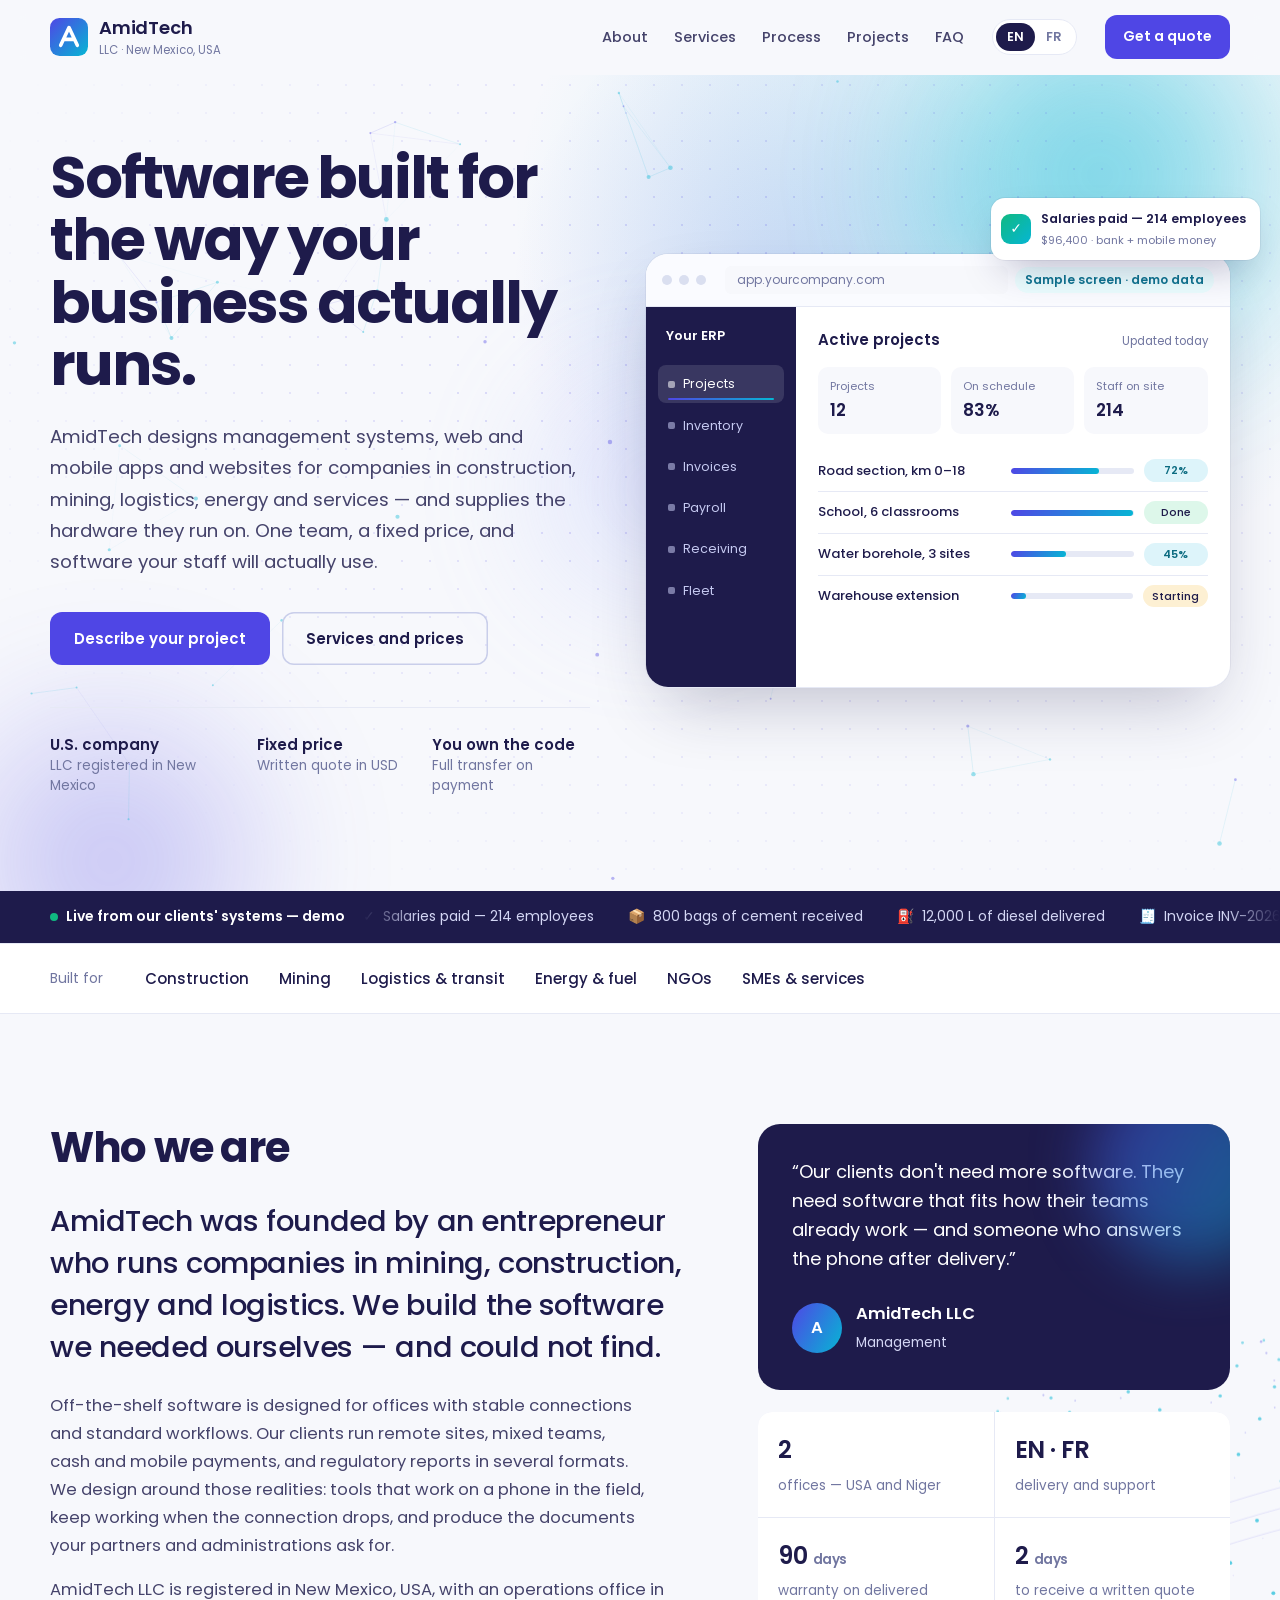
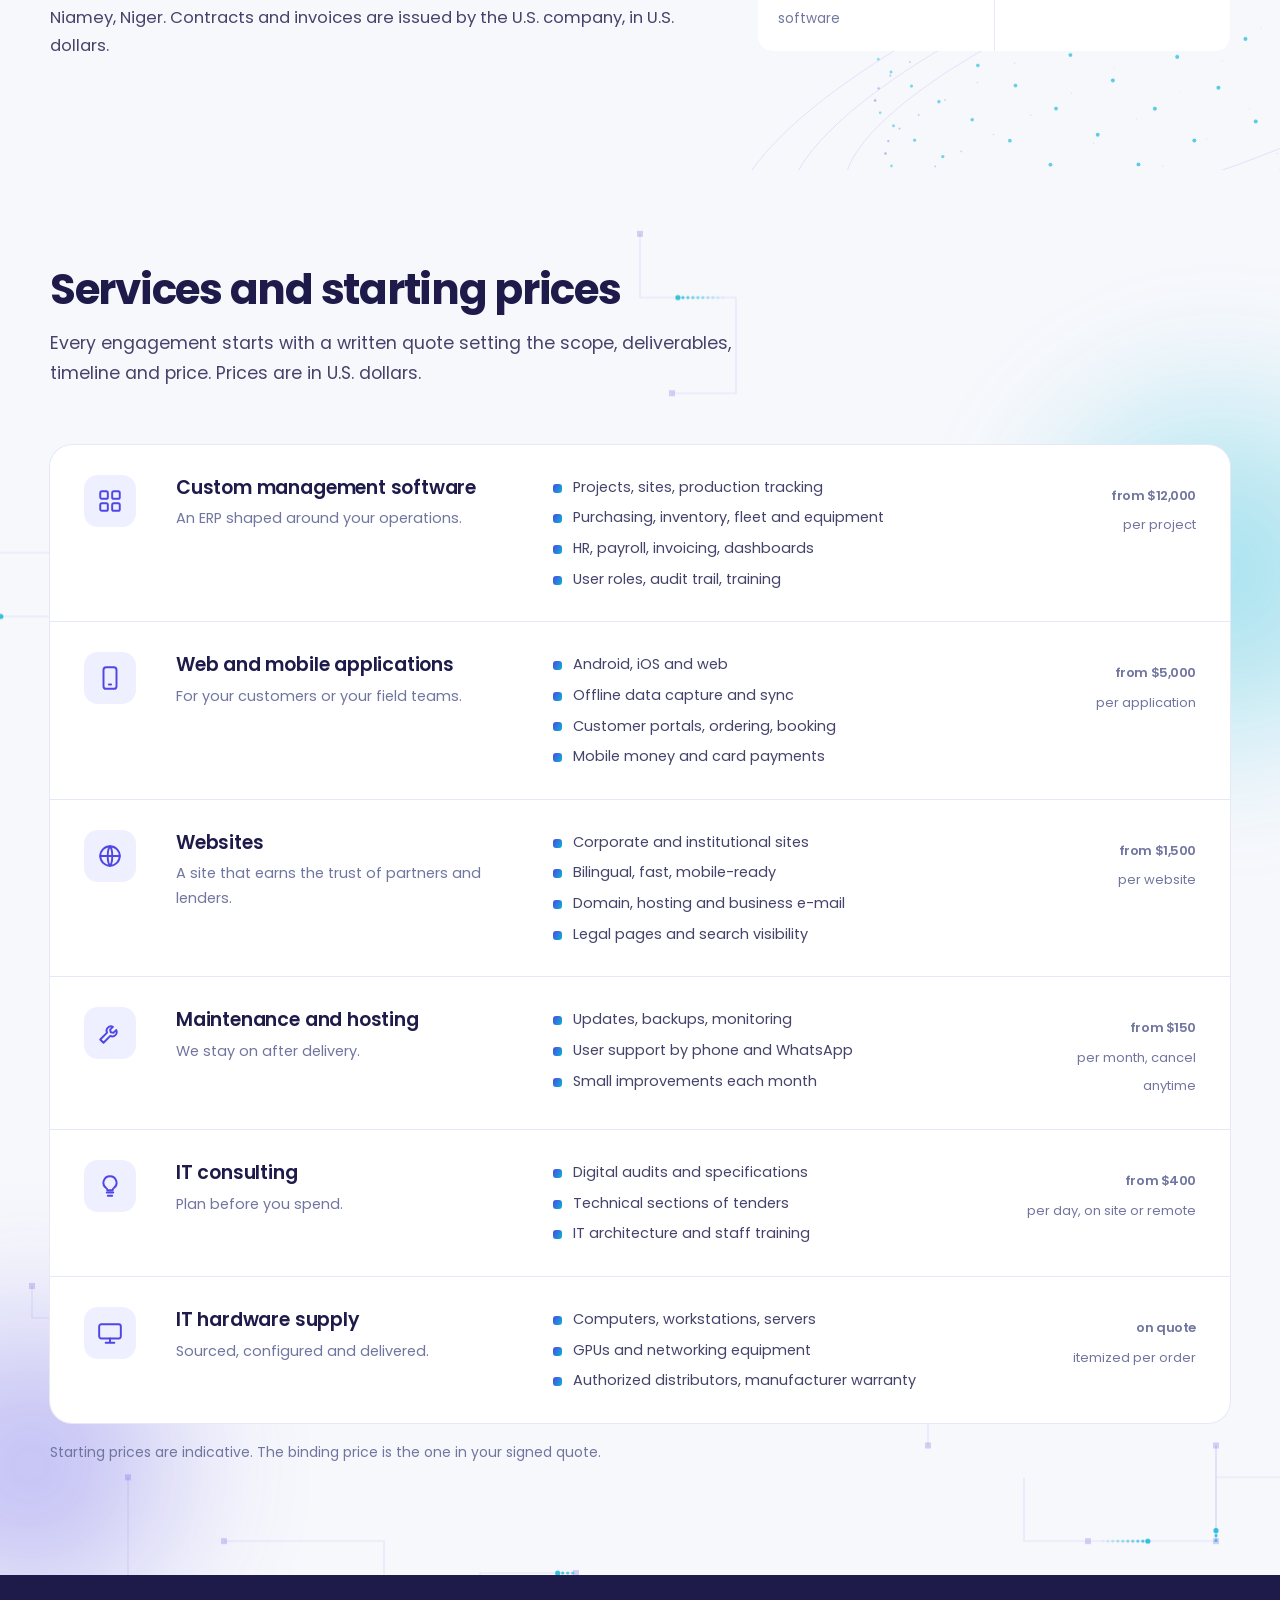
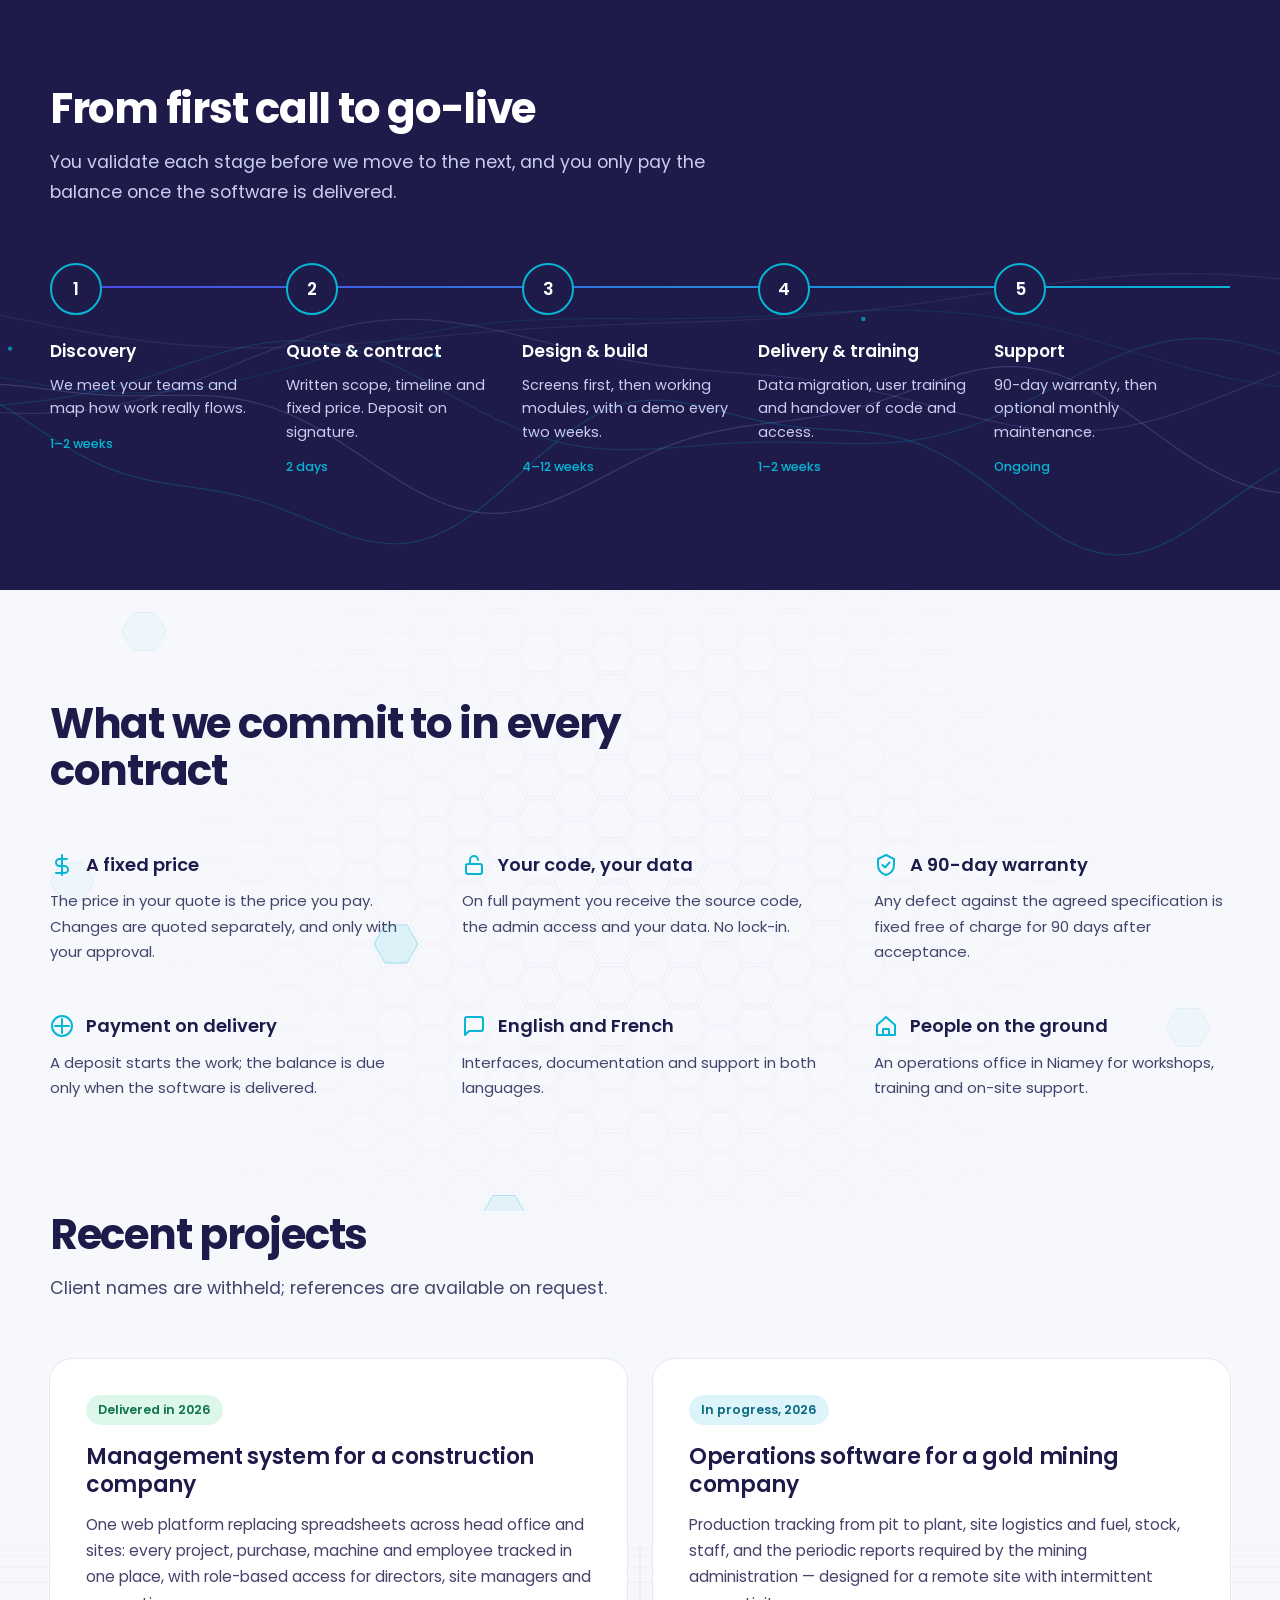
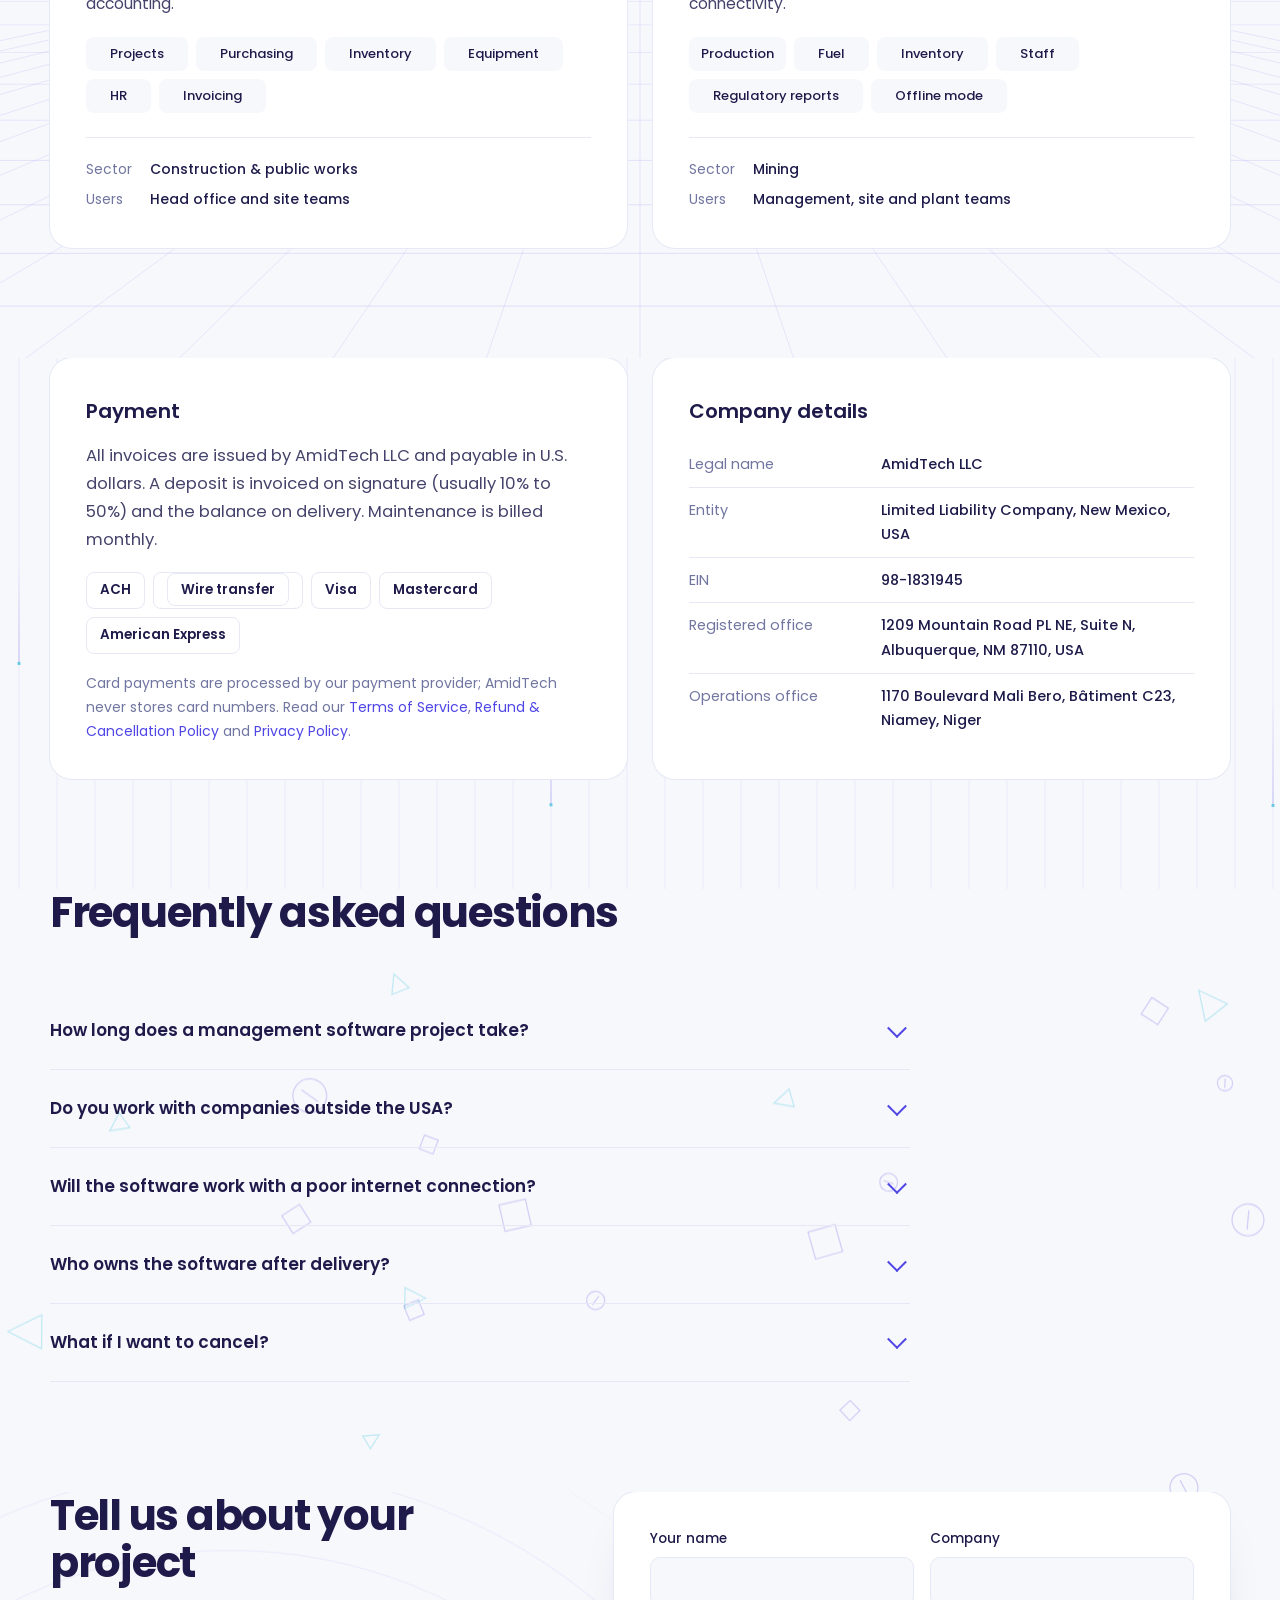
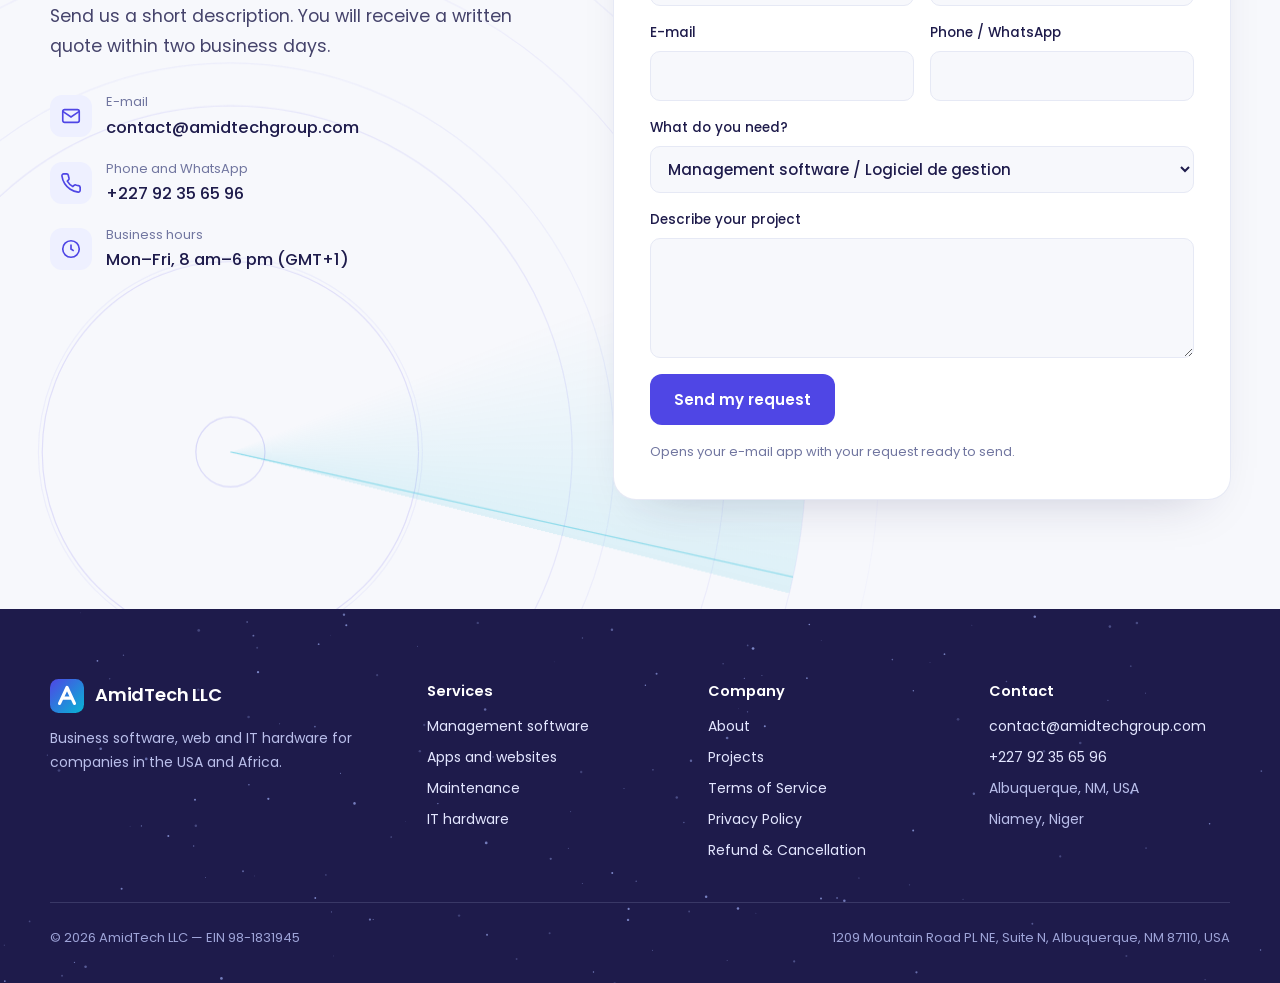
==== index.html @ 61bdbee9 "Distinct tech background animation per section (globe, circuit, waves, hex, scan, data streams, shap" ====
<!DOCTYPE html>
<html lang="en">
<head>
<meta charset="UTF-8">
<meta name="viewport" content="width=device-width, initial-scale=1.0">
<title>AmidTech LLC — Business software, web & IT for companies in the USA and Africa</title>
<meta name="description" content="AmidTech LLC (New Mexico, USA) designs custom management software, web and mobile applications and websites, and supplies IT hardware for construction, mining, logistics, energy and service companies.">
<meta name="robots" content="index, follow">
<meta name="theme-color" content="#4F46E5">
<meta property="og:type" content="website">
<meta property="og:url" content="https://amidtechgroup.com/">
<meta property="og:site_name" content="AmidTech LLC">
<meta property="og:title" content="AmidTech LLC — Software built for the way your business runs">
<meta property="og:description" content="Custom management software, web & mobile apps, websites, maintenance, IT consulting and hardware supply. Fixed-price quotes in USD.">
<link rel="canonical" href="https://amidtechgroup.com/">
<link rel="manifest" href="/manifest.json">
<link rel="icon" href="data:image/svg+xml,%3Csvg xmlns='http://www.w3.org/2000/svg' viewBox='0 0 64 64'%3E%3Cdefs%3E%3ClinearGradient id='g' x1='0' y1='0' x2='1' y2='1'%3E%3Cstop offset='0' stop-color='%234F46E5'/%3E%3Cstop offset='1' stop-color='%2306B6D4'/%3E%3C/linearGradient%3E%3C/defs%3E%3Crect width='64' height='64' rx='16' fill='url(%23g)'/%3E%3Cpath d='M18 46 L32 16 L46 46 M24 36 H40' stroke='white' stroke-width='6' fill='none' stroke-linecap='round' stroke-linejoin='round'/%3E%3C/svg%3E">
<link rel="preconnect" href="https://fonts.googleapis.com">
<link rel="preconnect" href="https://fonts.gstatic.com" crossorigin>
<link href="https://fonts.googleapis.com/css2?family=Poppins:wght@300;400;500;600;700&display=swap" rel="stylesheet">
<script type="application/ld+json">
{"@context":"https://schema.org","@type":"Organization","name":"AmidTech LLC","url":"https://amidtechgroup.com","email":"contact@amidtechgroup.com","telephone":"+227 92 35 65 96","taxID":"98-1831945","address":[{"@type":"PostalAddress","streetAddress":"1209 Mountain Road PL NE, Suite N","addressLocality":"Albuquerque","addressRegion":"NM","postalCode":"87110","addressCountry":"US"},{"@type":"PostalAddress","streetAddress":"1170 Boulevard Mali Bero, Bâtiment C23","addressLocality":"Niamey","addressCountry":"NE"}]}
</script>
<style>
:root{
  --ink:#1E1B4B;--txt:#45436B;--mut:#7176A0;
  --ind:#4F46E5;--ind2:#4338CA;--cy:#06B6D4;--sun:#F5B83D;
  --paper:#F7F8FC;--white:#FFFFFF;--mist:#E6E9F5;--lav:#EEF0FF;
  --grad:linear-gradient(120deg,#4F46E5 0%,#06B6D4 100%);
  --r-lg:22px;--r-md:14px;--r-sm:8px;
}
*{box-sizing:border-box;margin:0;padding:0}
html{scroll-behavior:smooth;-webkit-text-size-adjust:100%}
body{font-family:Poppins,system-ui,sans-serif;color:var(--txt);background:var(--paper);font-size:16.5px;line-height:1.7;font-weight:400}
img,svg{display:block}
a{color:var(--ind);text-decoration:none}
:focus-visible{outline:3px solid var(--cy);outline-offset:3px;border-radius:6px}
.wrap{width:min(1180px,100% - 44px);margin-inline:auto}
body.fr .en,body:not(.fr) .fr{display:none!important}
.skip{position:absolute;left:-999px}.skip:focus{left:12px;top:12px;background:#fff;padding:8px 14px;z-index:99}

/* header */
header{position:sticky;top:0;z-index:40;background:rgba(247,248,252,.86);backdrop-filter:saturate(1.4) blur(12px);border-bottom:1px solid transparent;transition:border-color .2s}
header.sc{border-color:var(--mist)}
.nav{display:flex;align-items:center;gap:28px;height:74px}
.brand{display:flex;align-items:center;gap:11px;color:var(--ink);font-weight:600;font-size:18px;letter-spacing:-.01em}
.brand svg{width:38px;height:38px}
.brand small{display:block;font-size:11.5px;font-weight:400;color:var(--mut);letter-spacing:0;margin-top:-3px}
.menu{display:flex;gap:26px;margin-left:auto;font-size:14.5px;font-weight:500}
.menu a{color:var(--txt)}.menu a:hover{color:var(--ind)}
.lang{display:flex;background:var(--white);border:1px solid var(--mist);border-radius:999px;padding:3px}
.lang button{border:0;background:none;padding:5px 11px;border-radius:999px;font:600 12.5px Poppins,sans-serif;color:var(--mut);cursor:pointer}
.lang button[aria-pressed=true]{background:var(--ink);color:#fff}
.btn{display:inline-flex;align-items:center;justify-content:center;gap:8px;padding:14px 24px;border-radius:12px;font-weight:600;font-size:15px;border:0;cursor:pointer;font-family:inherit;transition:background .2s,transform .2s}
.btn-p{background:var(--ind);color:#fff}.btn-p:hover{background:var(--ind2)}
.btn-g{background:transparent;color:var(--ink);box-shadow:inset 0 0 0 1.5px #C9CEEA}.btn-g:hover{box-shadow:inset 0 0 0 1.5px var(--ind);color:var(--ind)}
.nav .btn{padding:10px 18px;font-size:14px}

/* hero */
.hero{position:relative;padding:72px 0 96px;overflow:hidden}
.hero::before{content:"";position:absolute;inset:-30% -10% auto 40%;height:780px;background:radial-gradient(closest-side,rgba(6,182,212,.18),transparent),radial-gradient(closest-side at 30% 60%,rgba(79,70,229,.16),transparent);z-index:-1}
.hgrid{display:grid;grid-template-columns:1fr 1.08fr;gap:56px;align-items:center}
h1{font-size:clamp(36px,4.6vw,60px);line-height:1.06;letter-spacing:-.035em;color:var(--ink);font-weight:700}
.hero p.lead{font-size:18.5px;margin:24px 0 34px;max-width:33em;color:var(--txt)}
.hero .acts{display:flex;gap:12px;flex-wrap:wrap}
.proof{display:grid;grid-template-columns:repeat(3,auto);justify-content:start;gap:34px;margin-top:42px;padding-top:26px;border-top:1px solid var(--mist);flex-wrap:wrap}
.proof div{font-size:13.5px;color:var(--mut);line-height:1.45}
.proof strong{display:block;color:var(--ink);font-size:15px;font-weight:600}

/* app mockup */
.app{background:var(--white);border-radius:var(--r-lg);box-shadow:0 1px 0 var(--mist),0 30px 70px -20px rgba(30,27,75,.28),0 0 0 1px rgba(30,27,75,.05);overflow:hidden;font-size:13px}
.app-bar{display:flex;align-items:center;gap:7px;padding:12px 16px;border-bottom:1px solid var(--mist);background:#FAFBFF}
.app-bar i{width:10px;height:10px;border-radius:50%;background:#DADFF0}
.app-bar em.demo span{margin:0;background:none;padding:0;flex:none;color:inherit;border-radius:0}
@media (max-width:620px){.app-bar>span{display:none}.app-bar em.demo{margin-left:auto}}
.app-bar em.demo{font-style:normal;font-size:11px;font-weight:600;color:#0E7490;background:#ECFEFF;border-radius:999px;padding:3px 10px;white-space:nowrap}
.app-bar span{margin-left:12px;flex:1;background:var(--paper);border-radius:6px;padding:4px 12px;color:var(--mut);font-size:12px}
.app-body{display:grid;grid-template-columns:150px 1fr;min-height:380px}
.side{background:var(--ink);color:#C7CBF2;padding:18px 12px;display:flex;flex-direction:column;gap:4px}
.side b{color:#fff;font-weight:600;font-size:13px;padding:0 8px 14px}
.side button{all:unset;cursor:pointer;padding:8px 10px;border-radius:8px;font-size:12.5px;display:flex;gap:8px;align-items:center}
.side button:focus-visible{outline:2px solid var(--cy)}
.side button[aria-selected=true]{background:rgba(255,255,255,.12);color:#fff}
.side button::before{content:"";width:7px;height:7px;border-radius:2px;background:currentColor;opacity:.55}
.main{padding:20px 22px}
.main h4{color:var(--ink);font-size:15px;font-weight:600;display:flex;justify-content:space-between;align-items:baseline}
.main h4 small{font-size:11.5px;color:var(--mut);font-weight:400}
.kpis{display:grid;grid-template-columns:repeat(3,1fr);gap:10px;margin:14px 0 16px}
.kpis div{background:var(--paper);border-radius:10px;padding:10px 12px}
.kpis em{font-style:normal;font-size:11px;color:var(--mut);display:block}
.kpis strong{color:var(--ink);font-size:17px;font-weight:600}
.rows div{display:grid;grid-template-columns:1.5fr 1fr minmax(64px,auto);gap:10px;align-items:center;padding:9px 0;border-bottom:1px solid var(--mist)}
.rows div:last-child{border:0}
.rows span:first-child{color:var(--ink);font-weight:500}
.bar{height:6px;background:var(--mist);border-radius:4px;overflow:hidden}
.bar i{display:block;height:100%;background:var(--grad);border-radius:4px;width:var(--w);transform-origin:left;animation:grow 1.1s cubic-bezier(.2,.7,.2,1) both}
@keyframes grow{from{transform:scaleX(0)}}
.chip{font-size:11px;font-weight:600;border-radius:999px;padding:2px 9px;text-align:center}
.c-ok{background:#DDF7EA;color:#11734B}.c-run{background:#DDF4FA;color:#0B6B80}.c-wait{background:#FDF0D3;color:#8A5A07}
.pane[hidden]{display:none}

/* sectors */
.sectors{border-block:1px solid var(--mist);background:var(--white)}
.sectors .wrap{display:flex;align-items:center;gap:36px;padding:22px 0;flex-wrap:wrap}
.sectors p{font-size:14px;color:var(--mut);margin-right:6px}
.sectors ul{display:flex;gap:30px;list-style:none;flex-wrap:wrap;color:var(--ink);font-weight:500;font-size:15px}

/* generic section */
.sec{padding:110px 0}
.sec-h{max-width:720px;margin-bottom:56px}
h2{font-size:clamp(28px,3.4vw,42px);line-height:1.12;letter-spacing:-.03em;color:var(--ink);font-weight:700}
.sec-h p{margin-top:16px;font-size:17.5px;color:var(--txt)}

/* about */
.about{display:grid;grid-template-columns:1.15fr .85fr;gap:70px;align-items:start}
.about .big{font-size:clamp(22px,2.3vw,29px);line-height:1.45;color:var(--ink);font-weight:500;letter-spacing:-.015em}
.about .big + p{margin-top:24px;max-width:36em}
.about p + p{margin-top:16px}
.founder{background:var(--ink);color:#D4D7F5;border-radius:var(--r-lg);padding:34px;position:relative;overflow:hidden}
.founder::after{content:"";position:absolute;right:-60px;top:-60px;width:200px;height:200px;border-radius:50%;background:var(--grad);opacity:.5;filter:blur(30px)}
.founder blockquote{font-size:18px;line-height:1.6;color:#fff;font-weight:400;position:relative}
.founder .who{display:flex;gap:14px;align-items:center;margin-top:26px;position:relative}
.founder .av{width:50px;height:50px;border-radius:50%;background:var(--grad);display:grid;place-items:center;color:#fff;font-weight:600}
.founder .who strong{color:#fff;display:block;font-weight:600}
.founder .who span{font-size:13.5px}
.facts{display:grid;grid-template-columns:1fr 1fr;gap:1px;background:var(--mist);border-radius:var(--r-md);overflow:hidden;margin-top:22px}
.facts div{background:var(--white);padding:18px 20px}
.facts strong{display:block;font-size:24px;color:var(--ink);font-weight:600;letter-spacing:-.02em}
.facts span{font-size:13.5px;color:var(--mut)}

/* services list */
.svc{background:var(--white);border-radius:var(--r-lg);box-shadow:0 0 0 1px var(--mist)}
.svc-row{display:grid;grid-template-columns:64px 1.1fr 1.4fr 170px;gap:28px;padding:30px 34px;border-bottom:1px solid var(--mist);align-items:start}
.svc-row:last-child{border:0}
.svc-ic{width:52px;height:52px;border-radius:14px;background:var(--lav);display:grid;place-items:center}
.svc-ic svg{width:26px;height:26px;stroke:var(--ind);fill:none;stroke-width:1.8;stroke-linecap:round;stroke-linejoin:round}
.svc-row h3{color:var(--ink);font-size:19px;font-weight:600;letter-spacing:-.01em;line-height:1.35}
.svc-row h3 + p{font-size:14.5px;margin-top:6px;color:var(--mut)}
.svc-row ul{list-style:none;font-size:14.5px;display:grid;gap:6px}
.svc-row li{padding-left:20px;position:relative}
.svc-row li::before{content:"";position:absolute;left:0;top:.62em;width:9px;height:9px;border-radius:3px;background:var(--grad)}
.svc-row .pr{text-align:right}
.svc-row .pr strong{display:block;color:var(--ink);font-size:21px;font-weight:600;letter-spacing:-.02em}
.svc-row .pr span{font-size:13px;color:var(--mut)}
.svc-note{font-size:14px;color:var(--mut);margin-top:18px}

/* process */
.dark{background:var(--ink);color:#C9CDF0}
.dark h2{color:#fff}.dark .sec-h p{color:#C9CDF0}
.steps{display:grid;grid-template-columns:repeat(5,1fr);gap:0;list-style:none;counter-reset:st;position:relative}
.steps::before{content:"";position:absolute;left:0;right:0;top:23px;height:2px;background:linear-gradient(90deg,#4F46E5,#06B6D4)}
.steps li{position:relative;padding-right:24px;counter-increment:st}
.steps li::before{content:counter(st);display:grid;place-items:center;width:48px;height:48px;border-radius:50%;background:var(--ink);border:2px solid var(--cy);color:#fff;font-weight:600;font-size:17px;position:relative;margin-bottom:22px}
.steps h3{color:#fff;font-size:17px;font-weight:600;margin-bottom:8px}
.steps p{font-size:14.5px;line-height:1.6}
.steps em{display:inline-block;margin-top:12px;font-style:normal;font-size:12.5px;color:var(--cy);font-weight:500}

/* commitments */
.commit{display:grid;grid-template-columns:repeat(3,1fr);gap:46px 56px}
.commit h3{color:var(--ink);font-size:18px;font-weight:600;margin-bottom:8px;display:flex;gap:12px;align-items:center}
.commit h3 svg{width:24px;height:24px;stroke:var(--cy);fill:none;stroke-width:2;stroke-linecap:round;stroke-linejoin:round;flex:none}
.commit p{font-size:15px}

/* cases */
.cases{display:grid;grid-template-columns:1fr 1fr;gap:26px}
.case{background:var(--white);border-radius:var(--r-lg);padding:36px;box-shadow:0 0 0 1px var(--mist)}
.case .st{display:inline-block;font-size:12.5px;font-weight:600;padding:4px 12px;border-radius:999px;margin-bottom:18px}
.case h3{color:var(--ink);font-size:22px;font-weight:600;letter-spacing:-.015em;line-height:1.3}
.case > p{margin:12px 0 20px;font-size:15.5px}
.mods{display:flex;flex-wrap:wrap;gap:8px}
.mods span{background:var(--paper);border-radius:8px;padding:6px 12px;font-size:13px;color:var(--ink);font-weight:500}
.case dl{display:grid;grid-template-columns:auto 1fr;gap:6px 18px;margin-top:24px;padding-top:20px;border-top:1px solid var(--mist);font-size:14px}
.case dt{color:var(--mut)}.case dd{color:var(--ink);font-weight:500}

/* pay + company */
.split{display:grid;grid-template-columns:1fr 1fr;gap:26px}
.panel{background:var(--white);border-radius:var(--r-lg);padding:36px;box-shadow:0 0 0 1px var(--mist)}
.panel h3{color:var(--ink);font-size:20px;font-weight:600;margin-bottom:14px}
.pay{display:flex;gap:8px;flex-wrap:wrap;margin:18px 0}
.pay span{border:1px solid var(--mist);border-radius:8px;padding:6px 13px;font-size:13.5px;font-weight:600;color:var(--ink)}
.panel .small{font-size:14px;color:var(--mut)}
.kv{width:100%;border-collapse:collapse;font-size:14.5px}
.kv th{text-align:left;font-weight:400;color:var(--mut);padding:10px 16px 10px 0;width:38%;vertical-align:top;border-bottom:1px solid var(--mist)}
.kv td{color:var(--ink);font-weight:500;padding:10px 0;border-bottom:1px solid var(--mist)}
.kv tr:last-child th,.kv tr:last-child td{border:0}

/* faq */
.faq{max-width:860px}
.faq details{border-bottom:1px solid var(--mist);padding:6px 0}
.faq summary{list-style:none;cursor:pointer;padding:18px 40px 18px 0;color:var(--ink);font-weight:600;font-size:17px;position:relative}
.faq summary::-webkit-details-marker{display:none}
.faq summary::after{content:"";position:absolute;right:6px;top:50%;width:12px;height:12px;border-right:2px solid var(--ind);border-bottom:2px solid var(--ind);transform:translateY(-70%) rotate(45deg);transition:transform .25s}
.faq details[open] summary::after{transform:translateY(-30%) rotate(-135deg)}
.faq details p{padding:0 0 20px;font-size:15.5px;max-width:44em}

/* contact */
.contact{display:grid;grid-template-columns:.9fr 1.1fr;gap:60px;align-items:start}
.contact .direct{margin-top:30px;display:grid;gap:16px}
.contact .direct a,.contact .direct div{display:flex;gap:14px;align-items:center;color:var(--ink);font-weight:500}
.contact .direct svg{width:42px;height:42px;padding:10px;border-radius:12px;background:var(--lav);stroke:var(--ind);fill:none;stroke-width:1.8;flex:none}
.contact .direct small{display:block;color:var(--mut);font-weight:400;font-size:13px}
form{background:var(--white);border-radius:var(--r-lg);padding:36px;box-shadow:0 0 0 1px var(--mist),0 24px 50px -30px rgba(30,27,75,.25);display:grid;gap:16px;grid-template-columns:1fr 1fr}
form .full{grid-column:1/-1}
label{font-size:13.5px;font-weight:500;color:var(--ink);display:grid;gap:6px}
input,select,textarea{font:inherit;font-size:15px;color:var(--ink);background:var(--paper);border:1.5px solid var(--mist);border-radius:10px;padding:11px 13px;width:100%}
input:focus,select:focus,textarea:focus{outline:none;border-color:var(--ind);background:#fff}
textarea{min-height:120px;resize:vertical}
.form-note{font-size:13px;color:var(--mut)}
#sent{display:none;color:#11734B;font-weight:500;font-size:14px}

footer{background:var(--ink);color:#B9BEEA;padding:70px 0 34px;font-size:14px}
footer a{color:#E3E6FF}
.fgrid{display:grid;grid-template-columns:1.4fr 1fr 1fr 1fr;gap:40px;padding-bottom:40px;border-bottom:1px solid rgba(201,205,240,.16)}
footer h4{color:#fff;font-size:14.5px;font-weight:600;margin-bottom:12px}
footer ul{list-style:none;display:grid;gap:7px}
footer .brand{color:#fff;margin-bottom:14px}
.legal{display:flex;justify-content:space-between;gap:20px;flex-wrap:wrap;padding-top:24px;font-size:13px;color:#9EA4D8}

@media (max-width:1000px){
  .hgrid,.about,.contact{grid-template-columns:1fr;gap:48px}
  .svc-row{grid-template-columns:52px 1fr;gap:16px 20px}
  .svc-row ul,.svc-row .pr{grid-column:2}
  .svc-row .pr{text-align:left}
  .steps{grid-template-columns:1fr;gap:30px}
  .steps::before{left:23px;right:auto;top:0;bottom:0;width:2px;height:auto}
  .steps li{padding:0 0 0 72px}.steps li::before{position:absolute;left:0;top:0}
  .commit,.cases,.split{grid-template-columns:1fr}
  .fgrid{grid-template-columns:1fr 1fr}
  .menu{display:none}
}
@media (max-width:620px){
  body{font-size:16px}
  .proof{grid-template-columns:1fr;gap:16px}
  .sec{padding:76px 0}
  .hero{padding:44px 0 70px}
  .nav .btn{display:none}
  .app-body{grid-template-columns:1fr}
  .side{flex-direction:row;overflow-x:auto;padding:10px}
  .side b{display:none}
  .kpis strong{font-size:15px}
  .rows div{grid-template-columns:1.2fr .8fr minmax(58px,auto);gap:8px}.chip{padding:2px 7px}
  .svc-row{padding:26px 22px;grid-template-columns:1fr}
  .svc-row ul,.svc-row .pr{grid-column:1}
  form{grid-template-columns:1fr;padding:24px}
  .fgrid{grid-template-columns:1fr}
  .panel,.case{padding:26px}
}
.mtog{display:none;margin-left:auto;border:1px solid #DDE1F3;background:#fff;border-radius:10px;width:42px;height:42px;font-size:20px;line-height:1;color:var(--ind);cursor:pointer}
section[id],main [id]{scroll-margin-top:84px}
@media (max-width:1000px){.mtog{display:block}.lang{margin-left:0}
  .menu.open{display:flex;flex-direction:column;gap:0;position:absolute;top:74px;left:0;right:0;background:#fff;border-bottom:1px solid #DDE1F3;box-shadow:0 18px 30px -18px rgba(30,27,75,.35);padding:8px 24px 16px;margin:0}
  .menu.open a{padding:14px 0;border-bottom:1px solid #EEF0F8;font-size:16px}.menu.open a:last-child{border:0}}

/* ---- animated hero interface ---- */
.stage{position:relative;perspective:1400px}
.stage .app{transform-style:preserve-3d;transition:transform .5s cubic-bezier(.2,.7,.2,1);animation:floaty 7s ease-in-out infinite;will-change:transform}
@keyframes floaty{0%,100%{translate:0 0}50%{translate:0 -8px}}
.pane{animation:paneIn .55s cubic-bezier(.2,.7,.2,1) both}
@keyframes paneIn{from{opacity:0;transform:translateY(10px)}to{opacity:1;transform:none}}
.rows div{animation:rowIn .5s cubic-bezier(.2,.7,.2,1) both}
.rows div:nth-child(2){animation-delay:.07s}.rows div:nth-child(3){animation-delay:.14s}.rows div:nth-child(4){animation-delay:.21s}
@keyframes rowIn{from{opacity:0;transform:translateX(-8px)}to{opacity:1;transform:none}}
.side button{position:relative;overflow:hidden}
.side button .tmr{position:absolute;left:10px;right:10px;bottom:3px;height:2px;border-radius:2px;background:rgba(255,255,255,.12);overflow:hidden;opacity:0}
.side button[aria-selected=true] .tmr{opacity:1}
.side button .tmr i{display:block;height:100%;width:0;background:linear-gradient(90deg,#4F46E5,#06B6D4)}
.stage.run .side button[aria-selected=true] .tmr i{animation:tmr var(--dur,4.8s) linear forwards}
@keyframes tmr{to{width:100%}}
.toasts{position:absolute;inset:0;pointer-events:none}
.toast{position:absolute;display:flex;gap:10px;align-items:center;background:#fff;border-radius:14px;padding:10px 14px 10px 10px;box-shadow:0 18px 40px -14px rgba(30,27,75,.35),0 0 0 1px rgba(30,27,75,.06);font-size:12px;min-width:230px;opacity:0;transform:translateY(12px) scale(.96);transition:opacity .45s,transform .45s cubic-bezier(.2,.7,.2,1)}
.toast.on{opacity:1;transform:none}
.toast strong{display:block;color:var(--ink);font-size:12.5px;font-weight:600}
.toast small{color:var(--mut);font-size:11px}
.toast .ti{width:30px;height:30px;border-radius:9px;display:grid;place-items:center;font-size:14px;font-style:normal;color:#fff;flex:none}
.ti.ok{background:linear-gradient(135deg,#10B981,#06B6D4)}.ti.warn{background:linear-gradient(135deg,#F59E0B,#F97316)}.ti.info{background:linear-gradient(135deg,#4F46E5,#06B6D4)}
.t1{right:-30px;top:-56px}.t2{left:-34px;bottom:58px}.t3{right:-18px;bottom:-24px}
.kpis strong{font-variant-numeric:tabular-nums}
@media (max-width:1000px){.t1{right:8px;top:-58px}.t2{left:8px;bottom:40px}.t3{right:8px;bottom:-28px}}
@media (max-width:620px){.toast{min-width:0;max-width:78%}.t2{display:none}}

/* ---- more animation ---- */
.live{display:inline-flex;align-items:center;gap:6px;color:#0B6B80!important;font-weight:600!important}
.live i{width:7px;height:7px;border-radius:50%;background:#10B981;box-shadow:0 0 0 0 rgba(16,185,129,.6);animation:pulse 1.6s infinite}
@keyframes pulse{70%{box-shadow:0 0 0 8px rgba(16,185,129,0)}100%{box-shadow:0 0 0 0 rgba(16,185,129,0)}}
.spark{width:100%;height:56px;margin:-4px 0 6px;display:block}
.sp-line{stroke-dasharray:420;stroke-dashoffset:420;animation:draw 2.2s cubic-bezier(.2,.7,.2,1) forwards}
.sp-fill{opacity:0;animation:fadeIn 1s .9s forwards}.sp-dot{opacity:0;animation:fadeIn .4s 2s forwards,blink 1.4s 2.4s infinite}
@keyframes draw{to{stroke-dashoffset:0}}@keyframes fadeIn{to{opacity:1}}@keyframes blink{50%{opacity:.35}}
.payrun{background:var(--paper);border-radius:12px;padding:12px 14px;margin-bottom:10px}
.pr-top{display:flex;gap:6px;align-items:baseline;font-size:12px;color:var(--mut)}.pr-top span:first-child{flex:1}
.pr-n{font-size:20px;color:var(--ink);font-variant-numeric:tabular-nums}
.bar.big{height:8px;margin:8px 0}
.pr-flow{display:flex;align-items:center;gap:6px;font-size:16px}
.pr-flow i{flex:1;height:2px;background:linear-gradient(90deg,#4F46E5 50%,transparent 50%);background-size:12px 2px;animation:dash .6s linear infinite}
@keyframes dash{to{background-position:12px 0}}
.dock{position:relative;height:64px;background:var(--paper);border-radius:12px;margin-bottom:10px;overflow:hidden}
.road{position:absolute;left:12px;right:46px;bottom:14px;height:2px;background:repeating-linear-gradient(90deg,#C7CBF2 0 8px,transparent 8px 14px)}
.truck{position:absolute;bottom:12px;left:-34px;font-size:24px;transform:scaleX(-1);animation:drive 6s ease-in-out infinite}
@keyframes drive{0%{left:-34px;opacity:1}45%,62%{left:calc(100% - 78px);opacity:1}72%,100%{left:calc(100% - 78px);opacity:0}}
.depot{position:absolute;right:10px;bottom:10px;font-size:26px}
.crate{position:absolute;bottom:40px;right:18px;font-size:13px;opacity:0;animation:drop 6s infinite}
.crate.c2{animation-delay:.35s;right:30px}.crate.c3{animation-delay:.7s;right:6px}
@keyframes drop{0%,48%{opacity:0;transform:translateY(-14px)}56%{opacity:1;transform:none}85%{opacity:1}100%{opacity:0}}
.map{height:110px;background:var(--paper);border-radius:12px;margin-bottom:10px;overflow:hidden}.map svg{width:100%;height:100%}
.ticker{display:flex;align-items:center;gap:18px;background:var(--ink);color:#D4D7F5;overflow:hidden;font-size:14px}
.tk-lbl{flex:none;display:flex;align-items:center;gap:8px;padding:14px 0 14px max(24px,calc((100vw - 1180px)/2));font-weight:600;color:#fff;white-space:nowrap}
.tk-lbl i{width:8px;height:8px;border-radius:50%;background:#10B981;animation:pulse 1.6s infinite}
.tk-view{overflow:hidden;flex:1;-webkit-mask-image:linear-gradient(90deg,transparent,#000 6%,#000 94%,transparent);mask-image:linear-gradient(90deg,transparent,#000 6%,#000 94%,transparent)}
.tk-track{display:flex;gap:34px;list-style:none;width:max-content;animation:tick 55s linear infinite;padding:14px 0}
.tk-track li{white-space:nowrap;display:flex;gap:8px;align-items:center}.tk-track b{font-weight:400}
.ticker:hover .tk-track{animation-play-state:paused}
@keyframes tick{to{transform:translateX(-50%)}}
@media (max-width:620px){.tk-lbl{display:none}.side button{white-space:nowrap}}

/* ---- animated page backgrounds ---- */
.hero,.bgfx{position:relative;overflow:hidden;isolation:isolate}
.hero>.wrap,.bgfx>.wrap{position:relative;z-index:1}
.bg-anim{position:absolute;inset:0;z-index:0;pointer-events:none;overflow:hidden}
.blob{position:absolute;border-radius:50%;filter:blur(60px);opacity:.55;will-change:transform}
.b1{width:520px;height:520px;background:radial-gradient(circle,#06B6D4,transparent 65%);top:-160px;right:-80px;animation:drift1 18s ease-in-out infinite alternate}
.b2{width:460px;height:460px;background:radial-gradient(circle,#4F46E5,transparent 65%);bottom:-200px;left:-120px;opacity:.35;animation:drift2 22s ease-in-out infinite alternate}
.b3{width:340px;height:340px;background:radial-gradient(circle,#A5B4FC,transparent 65%);top:30%;left:38%;opacity:.4;animation:drift3 26s ease-in-out infinite alternate}
@keyframes drift1{to{transform:translate(-160px,120px) scale(1.15)}}
@keyframes drift2{to{transform:translate(220px,-120px) scale(1.2)}}
@keyframes drift3{0%{transform:translate(0,0)}50%{transform:translate(120px,-80px) scale(.9)}100%{transform:translate(-100px,60px) scale(1.1)}}
.gridfx{position:absolute;inset:-60px;background-image:radial-gradient(rgba(79,70,229,.16) 1px,transparent 1.4px);background-size:28px 28px;
  -webkit-mask-image:radial-gradient(ellipse at 60% 40%,#000 25%,transparent 75%);mask-image:radial-gradient(ellipse at 60% 40%,#000 25%,transparent 75%);animation:gridpan 30s linear infinite}
@keyframes gridpan{to{transform:translate(28px,28px)}}
.net{position:absolute;inset:0;width:100%;height:100%;opacity:.7}
.bgfx{padding-top:96px}
.bgfx .blob{opacity:.42}.bgfx .b1{top:10%;right:-200px}.bgfx .b2{bottom:-120px;left:-200px}
.bgfx .gridfx{-webkit-mask-image:linear-gradient(180deg,transparent,#000 20%,#000 80%,transparent);mask-image:linear-gradient(180deg,transparent,#000 20%,#000 80%,transparent);opacity:.7}
.bgfx .net{opacity:.65}

/* ---- per-section technology backgrounds ---- */
.fxs{position:relative;overflow:hidden;isolation:isolate}
.fxs>.wrap{position:relative;z-index:1}
.fxl{position:absolute;inset:0;z-index:0;pointer-events:none}
.fxl canvas,canvas.fxc{position:absolute;inset:0;width:100%;height:100%}
.bgfx .fxc{opacity:.9}
@media (prefers-reduced-motion:reduce){.fxl,canvas.fxc{display:none}}
@media (prefers-reduced-motion:reduce){.blob,.gridfx{animation:none!important}.net{display:none}}
@media (prefers-reduced-motion:reduce){*{animation:none!important;transition:none!important;scroll-behavior:auto!important}}
</style>
</head>
<body>
<a class="skip" href="#main">Skip to content</a>
<svg width="0" height="0" style="position:absolute" aria-hidden="true"><defs><linearGradient id="lg" x1="0" y1="0" x2="1" y2="1"><stop offset="0" stop-color="#4F46E5"/><stop offset="1" stop-color="#06B6D4"/></linearGradient></defs></svg>

<header id="hdr"><div class="wrap nav">
  <a class="brand" href="#top" aria-label="AmidTech LLC">
    <svg viewBox="0 0 64 64" aria-hidden="true"><rect width="64" height="64" rx="16" fill="url(#lg)"/><path d="M18 46 L32 16 L46 46 M24 36 H40" stroke="#fff" stroke-width="6" fill="none" stroke-linecap="round" stroke-linejoin="round"/></svg>
    <span>AmidTech<small>LLC · New Mexico, USA</small></span>
  </a>
  <button class="mtog" id="mtog" type="button" aria-label="Menu" aria-expanded="false" aria-controls="mnav">☰</button>
  <nav class="menu" id="mnav" aria-label="Main">
    <a href="#about"><span class="en">About</span><span class="fr">Qui sommes-nous</span></a>
    <a href="#services">Services</a>
    <a href="#process"><span class="en">Process</span><span class="fr">Méthode</span></a>
    <a href="#work"><span class="en">Projects</span><span class="fr">Réalisations</span></a>
    <a href="#faq">FAQ</a>
  </nav>
  <div class="lang" role="group" aria-label="Language"><button id="b-en" aria-pressed="true" onclick="setLang('en')">EN</button><button id="b-fr" aria-pressed="false" onclick="setLang('fr')">FR</button></div>
  <a class="btn btn-p" href="#contact"><span class="en">Get a quote</span><span class="fr">Demander un devis</span></a>
</div></header>

<main id="main">
<section class="hero" id="top"><div class="bg-anim" aria-hidden="true"><span class="blob b1"></span><span class="blob b2"></span><span class="blob b3"></span><span class="gridfx"></span><canvas class="net"></canvas></div><div class="wrap hgrid">
  <div>
    <h1><span class="en">Software built for the way your business actually runs.</span><span class="fr">Des logiciels conçus pour la réalité de votre entreprise.</span></h1>
    <p class="lead"><span class="en">AmidTech designs management systems, web and mobile apps and websites for companies in construction, mining, logistics, energy and services — and supplies the hardware they run on. One team, a fixed price, and software your staff will actually use.</span><span class="fr">AmidTech conçoit des systèmes de gestion, des applications web et mobiles et des sites internet pour les entreprises du BTP, des mines, de la logistique, de l'énergie et des services — et fournit le matériel pour les faire tourner. Une seule équipe, un prix fixe, et des outils que vos équipes utiliseront vraiment.</span></p>
    <div class="acts">
      <a class="btn btn-p" href="#contact"><span class="en">Describe your project</span><span class="fr">Décrire votre projet</span></a>
      <a class="btn btn-g" href="#services"><span class="en">Services and prices</span><span class="fr">Services et tarifs</span></a>
    </div>
    <div class="proof">
      <div><strong><span class="en">U.S. company</span><span class="fr">Société américaine</span></strong><span class="en">LLC registered in New Mexico</span><span class="fr">LLC enregistrée au Nouveau-Mexique</span></div>
      <div><strong><span class="en">Fixed price</span><span class="fr">Prix fixe</span></strong><span class="en">Written quote in USD</span><span class="fr">Devis écrit en USD</span></div>
      <div><strong><span class="en">You own the code</span><span class="fr">Le code est à vous</span></strong><span class="en">Full transfer on payment</span><span class="fr">Cession complète au paiement</span></div>
    </div>
  </div>

  <div class="stage" id="stage">
  <div class="app" id="app" aria-label="Example of a management system built by AmidTech">
    <div class="app-bar"><i></i><i></i><i></i><span>app.yourcompany.com</span><em class="demo"><span class="en">Sample screen · demo data</span><span class="fr">Exemple d'écran · données fictives</span></em></div>
    <div class="app-body">
      <div class="side" role="tablist" aria-label="Demo modules">
        <b>Your ERP</b>
        <button role="tab" aria-selected="true" aria-controls="p1" id="t1"><span class="tmr"><i></i></span><span class="en">Projects</span><span class="fr">Chantiers</span></button>
        <button role="tab" aria-selected="false" aria-controls="p2" id="t2"><span class="tmr"><i></i></span><span class="en">Inventory</span><span class="fr">Stocks</span></button>
        <button role="tab" aria-selected="false" aria-controls="p3" id="t3"><span class="tmr"><i></i></span><span class="en">Invoices</span><span class="fr">Factures</span></button>
        <button role="tab" aria-selected="false" aria-controls="p4" id="t4"><span class="tmr"><i></i></span><span class="en">Payroll</span><span class="fr">Paie</span></button>
        <button role="tab" aria-selected="false" aria-controls="p5" id="t5"><span class="tmr"><i></i></span><span class="en">Receiving</span><span class="fr">Arrivages</span></button>
        <button role="tab" aria-selected="false" aria-controls="p6" id="t6"><span class="tmr"><i></i></span><span class="en">Fleet</span><span class="fr">Flotte</span></button>
      </div>
      <div class="main">
        <div class="pane" id="p1" role="tabpanel" aria-labelledby="t1">
          <h4><span class="en">Active projects</span><span class="fr">Chantiers en cours</span><small><span class="en">Updated today</span><span class="fr">Mis à jour aujourd'hui</span></small></h4>
          <div class="kpis"><div><em><span class="en">Projects</span><span class="fr">Chantiers</span></em><strong>12</strong></div><div><em><span class="en">On schedule</span><span class="fr">Dans les délais</span></em><strong>83%</strong></div><div><em><span class="en">Staff on site</span><span class="fr">Personnel</span></em><strong>214</strong></div></div>
          <div class="rows">
            <div><span><span class="en">Road section, km 0–18</span><span class="fr">Route, section km 0–18</span></span><span class="bar"><i style="--w:72%"></i></span><span class="chip c-run">72%</span></div>
            <div><span><span class="en">School, 6 classrooms</span><span class="fr">École, 6 classes</span></span><span class="bar"><i style="--w:100%"></i></span><span class="chip c-ok"><span class="en">Done</span><span class="fr">Livré</span></span></div>
            <div><span><span class="en">Water borehole, 3 sites</span><span class="fr">Forages, 3 sites</span></span><span class="bar"><i style="--w:45%"></i></span><span class="chip c-run">45%</span></div>
            <div><span><span class="en">Warehouse extension</span><span class="fr">Extension entrepôt</span></span><span class="bar"><i style="--w:12%"></i></span><span class="chip c-wait"><span class="en">Starting</span><span class="fr">Démarrage</span></span></div>
          </div>
        </div>
        <div class="pane" id="p2" role="tabpanel" aria-labelledby="t2" hidden>
          <h4><span class="en">Inventory</span><span class="fr">Stocks</span><small><span class="en">Main depot</span><span class="fr">Dépôt principal</span></small></h4>
          <div class="kpis"><div><em><span class="en">Items</span><span class="fr">Articles</span></em><strong>1,348</strong></div><div><em><span class="en">Low stock</span><span class="fr">Stock bas</span></em><strong>7</strong></div><div><em><span class="en">Value</span><span class="fr">Valeur</span></em><strong>$286k</strong></div></div>
          <div class="rows">
            <div><span>Diesel</span><span class="bar"><i style="--w:64%"></i></span><span class="chip c-ok">64%</span></div>
            <div><span><span class="en">Cement 50 kg</span><span class="fr">Ciment 50 kg</span></span><span class="bar"><i style="--w:18%"></i></span><span class="chip c-wait"><span class="en">Reorder</span><span class="fr">Commander</span></span></div>
            <div><span><span class="en">Spare tyres</span><span class="fr">Pneus</span></span><span class="bar"><i style="--w:52%"></i></span><span class="chip c-ok">52%</span></div>
            <div><span><span class="en">Drill bits</span><span class="fr">Taillants</span></span><span class="bar"><i style="--w:81%"></i></span><span class="chip c-ok">81%</span></div>
          </div>
        </div>
        <div class="pane" id="p3" role="tabpanel" aria-labelledby="t3" hidden>
          <h4><span class="en">Invoices</span><span class="fr">Factures</span><small><span class="en">This month</span><span class="fr">Ce mois-ci</span></small></h4>
          <div class="kpis"><div><em><span class="en">Issued</span><span class="fr">Émises</span></em><strong>$148k</strong></div><div><em><span class="en">Collected</span><span class="fr">Encaissé</span></em><strong>$112k</strong></div><div><em><span class="en">Overdue</span><span class="fr">En retard</span></em><strong>3</strong></div></div>
          <svg class="spark" viewBox="0 0 300 60" preserveAspectRatio="none" aria-hidden="true"><defs><linearGradient id="sg" x1="0" x2="1"><stop offset="0" stop-color="#4F46E5"/><stop offset="1" stop-color="#06B6D4"/></linearGradient><linearGradient id="sf" x1="0" y1="0" x2="0" y2="1"><stop offset="0" stop-color="#06B6D4" stop-opacity=".25"/><stop offset="1" stop-color="#06B6D4" stop-opacity="0"/></linearGradient></defs><path class="sp-fill" d="M0 50 L30 44 L60 46 L90 36 L120 38 L150 28 L180 30 L210 20 L240 22 L270 12 L300 8 L300 60 L0 60Z" fill="url(#sf)"/><path class="sp-line" d="M0 50 L30 44 L60 46 L90 36 L120 38 L150 28 L180 30 L210 20 L240 22 L270 12 L300 8" fill="none" stroke="url(#sg)" stroke-width="2.5" stroke-linecap="round" stroke-linejoin="round"/><circle class="sp-dot" cx="300" cy="8" r="4" fill="#06B6D4"/></svg>
          <div class="rows">
            <div><span>INV-2026-118</span><span class="bar"><i style="--w:100%"></i></span><span class="chip c-ok"><span class="en">Paid</span><span class="fr">Payée</span></span></div>
            <div><span>INV-2026-119</span><span class="bar"><i style="--w:40%"></i></span><span class="chip c-run"><span class="en">Partial</span><span class="fr">Partiel</span></span></div>
            <div><span>INV-2026-120</span><span class="bar"><i style="--w:100%"></i></span><span class="chip c-ok"><span class="en">Paid</span><span class="fr">Payée</span></span></div>
            <div><span>INV-2026-121</span><span class="bar"><i style="--w:0%"></i></span><span class="chip c-wait"><span class="en">Due</span><span class="fr">À payer</span></span></div>
          </div>
        </div>
        <div class="pane" id="p4" role="tabpanel" aria-labelledby="t4" hidden>
          <h4><span class="en">Payroll — October</span><span class="fr">Paie — octobre</span><small class="live"><i></i><span class="en">Transfers running</span><span class="fr">Virements en cours</span></small></h4>
          <div class="kpis"><div><em><span class="en">Employees</span><span class="fr">Employés</span></em><strong>214</strong></div><div><em><span class="en">Net payroll</span><span class="fr">Masse nette</span></em><strong>$96.4k</strong></div><div><em><span class="en">Mobile money</span><span class="fr">Mobile money</span></em><strong>61%</strong></div></div>
          <div class="payrun"><div class="pr-top"><span><span class="en">Salaries transferred</span><span class="fr">Salaires virés</span></span><b class="pr-n">0</b><span>/ 214</span></div><div class="bar big"><i class="pr-bar" style="--w:100%"></i></div><div class="pr-flow" aria-hidden="true"><span>🏦</span><i></i><i></i><i></i><i></i><span>👷</span></div></div>
          <div class="rows"><div><span><span class="en">Bank transfers</span><span class="fr">Virements bancaires</span></span><span class="bar"><i style="--w:100%"></i></span><span class="chip c-ok"><span class="en">Sent</span><span class="fr">Envoyés</span></span></div><div><span><span class="en">Mobile money</span><span class="fr">Mobile money</span></span><span class="bar"><i style="--w:78%"></i></span><span class="chip c-run">78%</span></div><div><span><span class="en">Payslips e-mailed</span><span class="fr">Bulletins envoyés</span></span><span class="bar"><i style="--w:92%"></i></span><span class="chip c-run">92%</span></div></div>
        </div>
        <div class="pane" id="p5" role="tabpanel" aria-labelledby="t5" hidden>
          <h4><span class="en">Goods receiving</span><span class="fr">Arrivages de stock</span><small><span class="en">Main depot</span><span class="fr">Dépôt principal</span></small></h4>
          <div class="kpis"><div><em><span class="en">Deliveries today</span><span class="fr">Livraisons du jour</span></em><strong>6</strong></div><div><em><span class="en">Received</span><span class="fr">Réceptionné</span></em><strong>38 t</strong></div><div><em><span class="en">Pending checks</span><span class="fr">Contrôles</span></em><strong>2</strong></div></div>
          <div class="dock" aria-hidden="true"><div class="road"></div><div class="truck">🚚</div><div class="crate c1">📦</div><div class="crate c2">📦</div><div class="crate c3">📦</div><div class="depot">🏭</div></div>
          <div class="rows"><div><span><span class="en">Cement 50 kg — 800 bags</span><span class="fr">Ciment 50 kg — 800 sacs</span></span><span class="bar"><i style="--w:100%"></i></span><span class="chip c-ok"><span class="en">Received</span><span class="fr">Reçu</span></span></div><div><span><span class="en">Diesel — 12,000 L</span><span class="fr">Gasoil — 12 000 L</span></span><span class="bar"><i style="--w:70%"></i></span><span class="chip c-run"><span class="en">Unloading</span><span class="fr">Déchargement</span></span></div><div><span><span class="en">Spare tyres — 24</span><span class="fr">Pneus — 24</span></span><span class="bar"><i style="--w:20%"></i></span><span class="chip c-wait"><span class="en">On the way</span><span class="fr">En route</span></span></div></div>
        </div>
        <div class="pane" id="p6" role="tabpanel" aria-labelledby="t6" hidden>
          <h4><span class="en">Fleet tracking</span><span class="fr">Suivi de flotte</span><small class="live"><i></i>GPS</small></h4>
          <div class="map" aria-hidden="true"><svg viewBox="0 0 300 110" preserveAspectRatio="none"><path id="rt1" d="M10 90 C 70 20, 140 100, 200 40 S 280 30, 292 18" fill="none" stroke="#C7CBF2" stroke-width="2" stroke-dasharray="4 5"/><path id="rt2" d="M10 30 C 80 60, 120 10, 190 70 S 270 95, 292 92" fill="none" stroke="#C7CBF2" stroke-width="2" stroke-dasharray="4 5"/><circle r="6" fill="#4F46E5"><animateMotion dur="7s" repeatCount="indefinite" rotate="auto"><mpath href="#rt1"/></animateMotion></circle><circle r="6" fill="#06B6D4"><animateMotion dur="9s" repeatCount="indefinite" begin="-3s"><mpath href="#rt2"/></animateMotion></circle><circle cx="292" cy="18" r="5" fill="#10B981"/><circle cx="292" cy="92" r="5" fill="#10B981"/></svg></div>
          <div class="rows"><div><span><span class="en">Truck #4 — to site A</span><span class="fr">Camion n°4 — vers site A</span></span><span class="bar"><i style="--w:64%"></i></span><span class="chip c-run">64%</span></div><div><span><span class="en">Truck #7 — to depot</span><span class="fr">Camion n°7 — vers dépôt</span></span><span class="bar"><i style="--w:38%"></i></span><span class="chip c-run">38%</span></div><div><span><span class="en">Loader — maintenance</span><span class="fr">Chargeuse — entretien</span></span><span class="bar"><i style="--w:100%"></i></span><span class="chip c-wait"><span class="en">Planned</span><span class="fr">Planifié</span></span></div></div>
        </div>
      </div>
    </div>
  </div>
  <div class="toasts" aria-hidden="true">
    <div class="toast t1" data-slot="0"><b class="ti ok">✓</b><div><strong><span class="en">Invoice INV-2026-121 paid</span><span class="fr">Facture INV-2026-121 payée</span></strong><small>+ $8,400 · <span class="en">bank transfer</span><span class="fr">virement</span></small></div></div>
    <div class="toast t2" data-slot="1"><b class="ti warn">!</b><div><strong><span class="en">Low stock: cement 50 kg</span><span class="fr">Stock bas : ciment 50 kg</span></strong><small><span class="en">Purchase order created automatically</span><span class="fr">Bon de commande créé automatiquement</span></small></div></div>
    <div class="toast t3" data-slot="2"><b class="ti info">↗</b><div><strong><span class="en">Monthly report sent</span><span class="fr">Rapport mensuel envoyé</span></strong><small><span class="en">PDF · 14 pages · to management</span><span class="fr">PDF · 14 pages · à la direction</span></small></div></div>
  </div>
  </div>
</div></section>

<div class="ticker" aria-hidden="true"><div class="tk-lbl"><i></i><span class="en">Live from our clients' systems — demo</span><span class="fr">En direct des systèmes clients — démo</span></div><div class="tk-view"><ul class="tk-track"><li><b>✓</b><span class="en">Salaries paid — 214 employees</span><span class="fr">Salaires virés — 214 employés</span></li><li><b>📦</b><span class="en">800 bags of cement received</span><span class="fr">800 sacs de ciment réceptionnés</span></li><li><b>⛽</b><span class="en">12,000 L of diesel delivered</span><span class="fr">12 000 L de gasoil livrés</span></li><li><b>🧾</b><span class="en">Invoice INV-2026-121 paid</span><span class="fr">Facture INV-2026-121 payée</span></li><li><b>📱</b><span class="en">Mobile money payment received</span><span class="fr">Paiement mobile money reçu</span></li><li><b>🚚</b><span class="en">Truck #4 arrived on site</span><span class="fr">Camion n°4 arrivé sur site</span></li><li><b>⏱</b><span class="en">Attendance: 198 / 214 on site</span><span class="fr">Pointage : 198 / 214 présents</span></li><li><b>📄</b><span class="en">Quote Q-2026-044 approved</span><span class="fr">Devis D-2026-044 approuvé</span></li><li><b>🔧</b><span class="en">Generator service scheduled</span><span class="fr">Entretien du groupe planifié</span></li><li><b>📊</b><span class="en">Monthly report sent</span><span class="fr">Rapport mensuel envoyé</span></li><li><b>💾</b><span class="en">Daily backup completed</span><span class="fr">Sauvegarde quotidienne terminée</span></li><li><b>⚠</b><span class="en">Low stock: drill bits</span><span class="fr">Stock bas : taillants</span></li><li><b>✓</b><span class="en">Salaries paid — 214 employees</span><span class="fr">Salaires virés — 214 employés</span></li><li><b>📦</b><span class="en">800 bags of cement received</span><span class="fr">800 sacs de ciment réceptionnés</span></li><li><b>⛽</b><span class="en">12,000 L of diesel delivered</span><span class="fr">12 000 L de gasoil livrés</span></li><li><b>🧾</b><span class="en">Invoice INV-2026-121 paid</span><span class="fr">Facture INV-2026-121 payée</span></li><li><b>📱</b><span class="en">Mobile money payment received</span><span class="fr">Paiement mobile money reçu</span></li><li><b>🚚</b><span class="en">Truck #4 arrived on site</span><span class="fr">Camion n°4 arrivé sur site</span></li><li><b>⏱</b><span class="en">Attendance: 198 / 214 on site</span><span class="fr">Pointage : 198 / 214 présents</span></li><li><b>📄</b><span class="en">Quote Q-2026-044 approved</span><span class="fr">Devis D-2026-044 approuvé</span></li><li><b>🔧</b><span class="en">Generator service scheduled</span><span class="fr">Entretien du groupe planifié</span></li><li><b>📊</b><span class="en">Monthly report sent</span><span class="fr">Rapport mensuel envoyé</span></li><li><b>💾</b><span class="en">Daily backup completed</span><span class="fr">Sauvegarde quotidienne terminée</span></li><li><b>⚠</b><span class="en">Low stock: drill bits</span><span class="fr">Stock bas : taillants</span></li></ul></div></div>

<div class="sectors"><div class="wrap">
  <p><span class="en">Built for</span><span class="fr">Pour les secteurs</span></p>
  <ul>
    <li><span class="en">Construction</span><span class="fr">BTP</span></li>
    <li><span class="en">Mining</span><span class="fr">Mines</span></li>
    <li><span class="en">Logistics & transit</span><span class="fr">Transport et transit</span></li>
    <li><span class="en">Energy & fuel</span><span class="fr">Énergie et hydrocarbures</span></li>
    <li><span class="en">NGOs</span><span class="fr">ONG</span></li>
    <li><span class="en">SMEs & services</span><span class="fr">PME et services</span></li>
  </ul>
</div></div>

<section class="sec fxs" id="about"><div class="fxl" aria-hidden="true"><canvas data-fx="globe"></canvas></div><div class="wrap about">
  <div>
    <div class="sec-h" style="margin-bottom:28px"><h2><span class="en">Who we are</span><span class="fr">Qui sommes-nous</span></h2></div>
    <p class="big"><span class="en">AmidTech was founded by an entrepreneur who runs companies in mining, construction, energy and logistics. We build the software we needed ourselves — and could not find.</span><span class="fr">AmidTech a été fondée par un entrepreneur qui dirige des sociétés dans les mines, le BTP, l'énergie et la logistique. Nous créons les logiciels dont nous avions nous-mêmes besoin — et que nous ne trouvions pas.</span></p>
    <p><span class="en">Off-the-shelf software is designed for offices with stable connections and standard workflows. Our clients run remote sites, mixed teams, cash and mobile payments, and regulatory reports in several formats. We design around those realities: tools that work on a phone in the field, keep working when the connection drops, and produce the documents your partners and administrations ask for.</span><span class="fr">Les logiciels standards sont pensés pour des bureaux bien connectés et des processus uniformes. Nos clients gèrent des sites éloignés, des équipes mixtes, des paiements en espèces et mobile money, et des rapports réglementaires sous plusieurs formats. Nous concevons pour cette réalité : des outils qui fonctionnent sur un téléphone sur le terrain, continuent de fonctionner quand la connexion coupe, et produisent les documents que vos partenaires et administrations demandent.</span></p>
    <p><span class="en">AmidTech LLC is registered in New Mexico, USA, with an operations office in Niamey, Niger. Contracts and invoices are issued by the U.S. company, in U.S. dollars.</span><span class="fr">AmidTech LLC est enregistrée au Nouveau-Mexique (USA) et dispose d'un bureau opérationnel à Niamey (Niger). Les contrats et factures sont émis par la société américaine, en dollars américains.</span></p>
  </div>
  <div>
    <div class="founder">
      <blockquote><span class="en">“Our clients don't need more software. They need software that fits how their teams already work — and someone who answers the phone after delivery.”</span><span class="fr">« Nos clients n'ont pas besoin de plus de logiciels. Ils ont besoin d'outils adaptés à la façon dont leurs équipes travaillent déjà — et de quelqu'un qui répond au téléphone après la livraison. »</span></blockquote>
      <div class="who"><div class="av">A</div><div><strong>AmidTech LLC</strong><span class="en">Management</span><span class="fr">Direction</span></div></div>
    </div>
    <div class="facts">
      <div><strong>2</strong><span class="en">offices — USA and Niger</span><span class="fr">bureaux — USA et Niger</span></div>
      <div><strong>EN · FR</strong><span class="en">delivery and support</span><span class="fr">livraison et support</span></div>
      <div><strong>90 <span class="en">days</span><span class="fr">jours</span></strong><span class="en">warranty on delivered software</span><span class="fr">de garantie sur les logiciels livrés</span></div>
      <div><strong>2 <span class="en">days</span><span class="fr">jours</span></strong><span class="en">to receive a written quote</span><span class="fr">pour recevoir un devis écrit</span></div>
    </div>
  </div>
</div></section>

<section class="sec bgfx" id="services"><div class="bg-anim" aria-hidden="true"><span class="blob b1"></span><span class="blob b2"></span><canvas class="fxc" data-fx="circuit"></canvas></div><div class="wrap">
  <div class="sec-h"><h2><span class="en">Services and starting prices</span><span class="fr">Services et prix de départ</span></h2><p><span class="en">Every engagement starts with a written quote setting the scope, deliverables, timeline and price. Prices are in U.S. dollars.</span><span class="fr">Chaque mission commence par un devis écrit fixant le périmètre, les livrables, le délai et le prix. Les prix sont en dollars américains.</span></p></div>
  <div class="svc">
    <div class="svc-row">
      <div class="svc-ic"><svg viewBox="0 0 24 24"><rect x="3" y="3" width="7" height="7" rx="1.5"/><rect x="14" y="3" width="7" height="7" rx="1.5"/><rect x="3" y="14" width="7" height="7" rx="1.5"/><rect x="14" y="14" width="7" height="7" rx="1.5"/></svg></div>
      <div><h3><span class="en">Custom management software</span><span class="fr">Logiciel de gestion sur mesure</span></h3><p><span class="en">An ERP shaped around your operations.</span><span class="fr">Un ERP construit autour de vos opérations.</span></p></div>
      <ul><li><span class="en">Projects, sites, production tracking</span><span class="fr">Chantiers, sites, suivi de production</span></li><li><span class="en">Purchasing, inventory, fleet and equipment</span><span class="fr">Achats, stocks, flotte et engins</span></li><li><span class="en">HR, payroll, invoicing, dashboards</span><span class="fr">RH, paie, facturation, tableaux de bord</span></li><li><span class="en">User roles, audit trail, training</span><span class="fr">Rôles utilisateurs, traçabilité, formation</span></li></ul>
      <div class="pr"><strong><span class="en">from $12,000</span><span class="fr">dès 12 000 $</span></strong><span class="en">per project</span><span class="fr">par projet</span></div>
    </div>
    <div class="svc-row">
      <div class="svc-ic"><svg viewBox="0 0 24 24"><rect x="6" y="2" width="12" height="20" rx="2.5"/><path d="M11 18h2"/></svg></div>
      <div><h3><span class="en">Web and mobile applications</span><span class="fr">Applications web et mobiles</span></h3><p><span class="en">For your customers or your field teams.</span><span class="fr">Pour vos clients ou vos équipes terrain.</span></p></div>
      <ul><li><span class="en">Android, iOS and web</span><span class="fr">Android, iOS et web</span></li><li><span class="en">Offline data capture and sync</span><span class="fr">Saisie hors connexion et synchronisation</span></li><li><span class="en">Customer portals, ordering, booking</span><span class="fr">Portails clients, commandes, réservations</span></li><li><span class="en">Mobile money and card payments</span><span class="fr">Paiement mobile money et carte</span></li></ul>
      <div class="pr"><strong><span class="en">from $5,000</span><span class="fr">dès 5 000 $</span></strong><span class="en">per application</span><span class="fr">par application</span></div>
    </div>
    <div class="svc-row">
      <div class="svc-ic"><svg viewBox="0 0 24 24"><circle cx="12" cy="12" r="9"/><path d="M3 12h18M12 3c2.8 3 2.8 15 0 18M12 3c-2.8 3-2.8 15 0 18"/></svg></div>
      <div><h3><span class="en">Websites</span><span class="fr">Sites internet</span></h3><p><span class="en">A site that earns the trust of partners and lenders.</span><span class="fr">Un site qui inspire confiance aux partenaires et financeurs.</span></p></div>
      <ul><li><span class="en">Corporate and institutional sites</span><span class="fr">Sites d'entreprise et institutionnels</span></li><li><span class="en">Bilingual, fast, mobile-ready</span><span class="fr">Bilingues, rapides, adaptés au mobile</span></li><li><span class="en">Domain, hosting and business e-mail</span><span class="fr">Domaine, hébergement, e-mail professionnel</span></li><li><span class="en">Legal pages and search visibility</span><span class="fr">Pages légales et référencement</span></li></ul>
      <div class="pr"><strong><span class="en">from $1,500</span><span class="fr">dès 1 500 $</span></strong><span class="en">per website</span><span class="fr">par site</span></div>
    </div>
    <div class="svc-row">
      <div class="svc-ic"><svg viewBox="0 0 24 24"><path d="M14.7 6.3a4 4 0 0 0-5.4 5.4L3 18l3 3 6.3-6.3a4 4 0 0 0 5.4-5.4l-2.6 2.6-2.4-.6-.6-2.4z"/></svg></div>
      <div><h3><span class="en">Maintenance and hosting</span><span class="fr">Maintenance et hébergement</span></h3><p><span class="en">We stay on after delivery.</span><span class="fr">Nous restons après la livraison.</span></p></div>
      <ul><li><span class="en">Updates, backups, monitoring</span><span class="fr">Mises à jour, sauvegardes, surveillance</span></li><li><span class="en">User support by phone and WhatsApp</span><span class="fr">Assistance par téléphone et WhatsApp</span></li><li><span class="en">Small improvements each month</span><span class="fr">Petites évolutions chaque mois</span></li></ul>
      <div class="pr"><strong><span class="en">from $150</span><span class="fr">dès 150 $</span></strong><span class="en">per month, cancel anytime</span><span class="fr">par mois, sans engagement</span></div>
    </div>
    <div class="svc-row">
      <div class="svc-ic"><svg viewBox="0 0 24 24"><path d="M9 18h6M10 21h4M12 3a6 6 0 0 0-3.5 10.9c.6.4 1 1.1 1 1.9V16h5v-.2c0-.8.4-1.5 1-1.9A6 6 0 0 0 12 3z"/></svg></div>
      <div><h3><span class="en">IT consulting</span><span class="fr">Conseil informatique</span></h3><p><span class="en">Plan before you spend.</span><span class="fr">Planifier avant d'investir.</span></p></div>
      <ul><li><span class="en">Digital audits and specifications</span><span class="fr">Audits numériques et cahiers des charges</span></li><li><span class="en">Technical sections of tenders</span><span class="fr">Volets techniques d'appels d'offres</span></li><li><span class="en">IT architecture and staff training</span><span class="fr">Architecture informatique et formation</span></li></ul>
      <div class="pr"><strong><span class="en">from $400</span><span class="fr">dès 400 $</span></strong><span class="en">per day, on site or remote</span><span class="fr">par jour, sur site ou à distance</span></div>
    </div>
    <div class="svc-row">
      <div class="svc-ic"><svg viewBox="0 0 24 24"><rect x="2" y="4" width="20" height="13" rx="2"/><path d="M8 21h8M12 17v4"/></svg></div>
      <div><h3><span class="en">IT hardware supply</span><span class="fr">Fourniture de matériel informatique</span></h3><p><span class="en">Sourced, configured and delivered.</span><span class="fr">Sourcé, configuré et livré.</span></p></div>
      <ul><li><span class="en">Computers, workstations, servers</span><span class="fr">Ordinateurs, stations de travail, serveurs</span></li><li><span class="en">GPUs and networking equipment</span><span class="fr">Cartes graphiques et équipements réseau</span></li><li><span class="en">Authorized distributors, manufacturer warranty</span><span class="fr">Distributeurs agréés, garantie constructeur</span></li></ul>
      <div class="pr"><strong><span class="en">on quote</span><span class="fr">sur devis</span></strong><span class="en">itemized per order</span><span class="fr">détaillé par commande</span></div>
    </div>
  </div>
  <p class="svc-note"><span class="en">Starting prices are indicative. The binding price is the one in your signed quote.</span><span class="fr">Les prix de départ sont indicatifs. Le prix ferme est celui de votre devis signé.</span></p>
</div></section>

<section class="sec dark fxs" id="process"><div class="fxl" aria-hidden="true"><canvas data-fx="waves"></canvas></div><div class="wrap">
  <div class="sec-h"><h2><span class="en">From first call to go-live</span><span class="fr">Du premier échange à la mise en service</span></h2><p><span class="en">You validate each stage before we move to the next, and you only pay the balance once the software is delivered.</span><span class="fr">Vous validez chaque étape avant la suivante, et vous ne payez le solde qu'une fois le logiciel livré.</span></p></div>
  <ol class="steps">
    <li><h3><span class="en">Discovery</span><span class="fr">Cadrage</span></h3><p><span class="en">We meet your teams and map how work really flows.</span><span class="fr">Nous rencontrons vos équipes et cartographions vos flux réels.</span></p><em><span class="en">1–2 weeks</span><span class="fr">1 à 2 semaines</span></em></li>
    <li><h3><span class="en">Quote & contract</span><span class="fr">Devis et contrat</span></h3><p><span class="en">Written scope, timeline and fixed price. Deposit on signature.</span><span class="fr">Périmètre, délai et prix fixe par écrit. Acompte à la signature.</span></p><em><span class="en">2 days</span><span class="fr">2 jours</span></em></li>
    <li><h3><span class="en">Design & build</span><span class="fr">Conception et développement</span></h3><p><span class="en">Screens first, then working modules, with a demo every two weeks.</span><span class="fr">Les écrans d'abord, puis les modules, avec une démo toutes les deux semaines.</span></p><em><span class="en">4–12 weeks</span><span class="fr">4 à 12 semaines</span></em></li>
    <li><h3><span class="en">Delivery & training</span><span class="fr">Livraison et formation</span></h3><p><span class="en">Data migration, user training and handover of code and access.</span><span class="fr">Reprise des données, formation des utilisateurs, remise du code et des accès.</span></p><em><span class="en">1–2 weeks</span><span class="fr">1 à 2 semaines</span></em></li>
    <li><h3><span class="en">Support</span><span class="fr">Accompagnement</span></h3><p><span class="en">90-day warranty, then optional monthly maintenance.</span><span class="fr">Garantie de 90 jours, puis maintenance mensuelle en option.</span></p><em><span class="en">Ongoing</span><span class="fr">Continu</span></em></li>
  </ol>
</div></section>

<section class="sec fxs" id="commit"><div class="fxl" aria-hidden="true"><canvas data-fx="hex"></canvas></div><div class="wrap">
  <div class="sec-h"><h2><span class="en">What we commit to in every contract</span><span class="fr">Nos engagements dans chaque contrat</span></h2></div>
  <div class="commit">
    <div><h3><svg viewBox="0 0 24 24"><path d="M12 2v20M17 6H9.5a3.5 3.5 0 0 0 0 7h5a3.5 3.5 0 0 1 0 7H6"/></svg><span class="en">A fixed price</span><span class="fr">Un prix fixe</span></h3><p><span class="en">The price in your quote is the price you pay. Changes are quoted separately, and only with your approval.</span><span class="fr">Le prix du devis est celui que vous payez. Toute modification fait l'objet d'un devis séparé, avec votre accord.</span></p></div>
    <div><h3><svg viewBox="0 0 24 24"><rect x="4" y="11" width="16" height="10" rx="2"/><path d="M8 11V7a4 4 0 0 1 8 0"/></svg><span class="en">Your code, your data</span><span class="fr">Votre code, vos données</span></h3><p><span class="en">On full payment you receive the source code, the admin access and your data. No lock-in.</span><span class="fr">Au paiement complet, vous recevez le code source, les accès administrateur et vos données. Aucune dépendance.</span></p></div>
    <div><h3><svg viewBox="0 0 24 24"><path d="M12 2l8 4v6c0 5-3.5 8.5-8 10-4.5-1.5-8-5-8-10V6z"/><path d="M8.5 12l2.5 2.5 4.5-5"/></svg><span class="en">A 90-day warranty</span><span class="fr">Une garantie de 90 jours</span></h3><p><span class="en">Any defect against the agreed specification is fixed free of charge for 90 days after acceptance.</span><span class="fr">Tout défaut par rapport au cahier des charges est corrigé gratuitement pendant 90 jours après réception.</span></p></div>
    <div><h3><svg viewBox="0 0 24 24"><path d="M5 12h14M12 5v14"/><circle cx="12" cy="12" r="10"/></svg><span class="en">Payment on delivery</span><span class="fr">Le solde à la livraison</span></h3><p><span class="en">A deposit starts the work; the balance is due only when the software is delivered.</span><span class="fr">Un acompte lance les travaux ; le solde n'est dû qu'à la livraison du logiciel.</span></p></div>
    <div><h3><svg viewBox="0 0 24 24"><path d="M21 15a2 2 0 0 1-2 2H7l-4 4V5a2 2 0 0 1 2-2h14a2 2 0 0 1 2 2z"/></svg><span class="en">English and French</span><span class="fr">Anglais et français</span></h3><p><span class="en">Interfaces, documentation and support in both languages.</span><span class="fr">Interfaces, documentation et assistance dans les deux langues.</span></p></div>
    <div><h3><svg viewBox="0 0 24 24"><path d="M3 11l9-8 9 8v10H3z"/><path d="M9 21v-6h6v6"/></svg><span class="en">People on the ground</span><span class="fr">Une présence sur le terrain</span></h3><p><span class="en">An operations office in Niamey for workshops, training and on-site support.</span><span class="fr">Un bureau à Niamey pour les ateliers, la formation et l'assistance sur site.</span></p></div>
  </div>
</div></section>

<section class="sec fxs" id="work" style="padding-top:0"><div class="fxl" aria-hidden="true"><canvas data-fx="scan"></canvas></div><div class="wrap">
  <div class="sec-h"><h2><span class="en">Recent projects</span><span class="fr">Réalisations récentes</span></h2><p><span class="en">Client names are withheld; references are available on request.</span><span class="fr">Les noms des clients ne sont pas publiés ; références disponibles sur demande.</span></p></div>
  <div class="cases">
    <article class="case">
      <span class="st c-ok"><span class="en">Delivered in 2026</span><span class="fr">Livré en 2026</span></span>
      <h3><span class="en">Management system for a construction company</span><span class="fr">Système de gestion d'une entreprise de BTP</span></h3>
      <p><span class="en">One web platform replacing spreadsheets across head office and sites: every project, purchase, machine and employee tracked in one place, with role-based access for directors, site managers and accounting.</span><span class="fr">Une plateforme web qui remplace les tableurs entre le siège et les chantiers : chaque projet, achat, engin et employé suivi au même endroit, avec des accès par rôle pour la direction, les chefs de chantier et la comptabilité.</span></p>
      <div class="mods"><span><span class="en">Projects</span><span class="fr">Chantiers</span></span><span><span class="en">Purchasing</span><span class="fr">Achats</span></span><span><span class="en">Inventory</span><span class="fr">Stocks</span></span><span><span class="en">Equipment</span><span class="fr">Engins</span></span><span><span class="en">HR</span><span class="fr">RH</span></span><span><span class="en">Invoicing</span><span class="fr">Facturation</span></span></div>
      <dl><dt><span class="en">Sector</span><span class="fr">Secteur</span></dt><dd><span class="en">Construction & public works</span><span class="fr">BTP</span></dd><dt><span class="en">Users</span><span class="fr">Utilisateurs</span></dt><dd><span class="en">Head office and site teams</span><span class="fr">Siège et équipes de chantier</span></dd></dl>
    </article>
    <article class="case">
      <span class="st c-run"><span class="en">In progress, 2026</span><span class="fr">En cours, 2026</span></span>
      <h3><span class="en">Operations software for a gold mining company</span><span class="fr">Logiciel d'exploitation d'une société minière aurifère</span></h3>
      <p><span class="en">Production tracking from pit to plant, site logistics and fuel, stock, staff, and the periodic reports required by the mining administration — designed for a remote site with intermittent connectivity.</span><span class="fr">Suivi de production de la fosse à l'usine, logistique et carburant, stocks, personnel, et rapports périodiques exigés par l'administration minière — conçu pour un site isolé à connexion intermittente.</span></p>
      <div class="mods"><span>Production</span><span><span class="en">Fuel</span><span class="fr">Carburant</span></span><span><span class="en">Inventory</span><span class="fr">Stocks</span></span><span><span class="en">Staff</span><span class="fr">Personnel</span></span><span><span class="en">Regulatory reports</span><span class="fr">Rapports réglementaires</span></span><span><span class="en">Offline mode</span><span class="fr">Mode hors ligne</span></span></div>
      <dl><dt><span class="en">Sector</span><span class="fr">Secteur</span></dt><dd><span class="en">Mining</span><span class="fr">Mines</span></dd><dt><span class="en">Users</span><span class="fr">Utilisateurs</span></dt><dd><span class="en">Management, site and plant teams</span><span class="fr">Direction, site et usine</span></dd></dl>
    </article>
  </div>
</div></section>

<section class="sec fxs" id="company" style="padding-top:0"><div class="fxl" aria-hidden="true"><canvas data-fx="stream"></canvas></div><div class="wrap split">
  <div class="panel">
    <h3><span class="en">Payment</span><span class="fr">Paiement</span></h3>
    <p><span class="en">All invoices are issued by AmidTech LLC and payable in U.S. dollars. A deposit is invoiced on signature (usually 10% to 50%) and the balance on delivery. Maintenance is billed monthly.</span><span class="fr">Toutes les factures sont émises par AmidTech LLC et payables en dollars américains. Un acompte est facturé à la signature (généralement 10 % à 50 %) et le solde à la livraison. La maintenance est facturée mensuellement.</span></p>
    <div class="pay"><span>ACH</span><span><span class="en">Wire transfer</span><span class="fr">Virement bancaire</span></span><span>Visa</span><span>Mastercard</span><span>American Express</span></div>
    <p class="small"><span class="en">Card payments are processed by our payment provider; AmidTech never stores card numbers. Read our</span><span class="fr">Les paiements par carte sont traités par notre prestataire ; AmidTech ne conserve aucun numéro de carte. Consultez nos</span> <a href="/terms"><span class="en">Terms of Service</span><span class="fr">conditions générales</span></a>, <a href="/refund"><span class="en">Refund & Cancellation Policy</span><span class="fr">politique de remboursement</span></a> <span class="en">and</span><span class="fr">et</span> <a href="/privacy"><span class="en">Privacy Policy</span><span class="fr">politique de confidentialité</span></a>.</p>
  </div>
  <div class="panel">
    <h3><span class="en">Company details</span><span class="fr">Identité de la société</span></h3>
    <table class="kv">
      <tr><th><span class="en">Legal name</span><span class="fr">Dénomination</span></th><td>AmidTech LLC</td></tr>
      <tr><th><span class="en">Entity</span><span class="fr">Forme</span></th><td><span class="en">Limited Liability Company, New Mexico, USA</span><span class="fr">Limited Liability Company, Nouveau-Mexique, USA</span></td></tr>
      <tr><th>EIN</th><td>98-1831945</td></tr>
      <tr><th><span class="en">Registered office</span><span class="fr">Siège légal</span></th><td>1209 Mountain Road PL NE, Suite N, Albuquerque, NM 87110, USA</td></tr>
      <tr><th><span class="en">Operations office</span><span class="fr">Bureau opérationnel</span></th><td>1170 Boulevard Mali Bero, Bâtiment C23, Niamey, Niger</td></tr>
    </table>
  </div>
</div></section>

<section class="sec fxs" id="faq" style="padding-top:0"><div class="fxl" aria-hidden="true"><canvas data-fx="shapes"></canvas></div><div class="wrap">
  <div class="sec-h"><h2><span class="en">Frequently asked questions</span><span class="fr">Questions fréquentes</span></h2></div>
  <div class="faq">
    <details><summary><span class="en">How long does a management software project take?</span><span class="fr">Combien de temps dure un projet de logiciel de gestion ?</span></summary><p><span class="en">Most projects take 6 to 14 weeks from signature to go-live, depending on the number of modules and the data to migrate. The timeline is fixed in your quote.</span><span class="fr">La plupart des projets prennent 6 à 14 semaines entre la signature et la mise en service, selon le nombre de modules et les données à reprendre. Le délai est fixé dans votre devis.</span></p></details>
    <details><summary><span class="en">Do you work with companies outside the USA?</span><span class="fr">Travaillez-vous avec des entreprises hors des États-Unis ?</span></summary><p><span class="en">Yes. Most of our clients operate in West Africa. Contracts are signed with AmidTech LLC and paid by international wire or card, in U.S. dollars.</span><span class="fr">Oui. La plupart de nos clients opèrent en Afrique de l'Ouest. Les contrats sont signés avec AmidTech LLC et réglés par virement international ou carte, en dollars américains.</span></p></details>
    <details><summary><span class="en">Will the software work with a poor internet connection?</span><span class="fr">Le logiciel fonctionne-t-il avec une connexion internet faible ?</span></summary><p><span class="en">Yes, when needed. Field modules can record data offline and synchronize automatically once the connection returns.</span><span class="fr">Oui, si nécessaire. Les modules terrain enregistrent les données hors connexion et se synchronisent automatiquement au retour du réseau.</span></p></details>
    <details><summary><span class="en">Who owns the software after delivery?</span><span class="fr">À qui appartient le logiciel après la livraison ?</span></summary><p><span class="en">You do. Once the project is paid in full, the source code and data are yours, and we hand over every access.</span><span class="fr">À vous. Une fois le projet entièrement payé, le code source et les données vous appartiennent, et nous vous remettons tous les accès.</span></p></details>
    <details><summary><span class="en">What if I want to cancel?</span><span class="fr">Que se passe-t-il si je veux annuler ?</span></summary><p><span class="en">If you cancel within 7 days of paying the deposit and before work starts, the deposit is refunded in full. Other cases are set out in our <a href="/refund">Refund & Cancellation Policy</a>.</span><span class="fr">Si vous annulez dans les 7 jours suivant l'acompte et avant le début des travaux, l'acompte est intégralement remboursé. Les autres cas sont décrits dans notre <a href="/refund">politique de remboursement et d'annulation</a>.</span></p></details>
  </div>
</div></section>

<section class="sec fxs" id="contact" style="padding-top:0"><div class="fxl" aria-hidden="true"><canvas data-fx="radar"></canvas></div><div class="wrap contact">
  <div>
    <div class="sec-h" style="margin-bottom:0"><h2><span class="en">Tell us about your project</span><span class="fr">Parlez-nous de votre projet</span></h2><p><span class="en">Send us a short description. You will receive a written quote within two business days.</span><span class="fr">Envoyez-nous une courte description. Vous recevrez un devis écrit sous deux jours ouvrés.</span></p></div>
    <div class="direct">
      <a href="mailto:contact@amidtechgroup.com"><svg viewBox="0 0 24 24"><rect x="3" y="5" width="18" height="14" rx="2"/><path d="M3 7l9 6 9-6"/></svg><span><small>E-mail</small>contact@amidtechgroup.com</span></a>
      <a href="https://wa.me/22792356596"><svg viewBox="0 0 24 24"><path d="M22 16.9v3a2 2 0 0 1-2.2 2 19.8 19.8 0 0 1-8.6-3.1 19.5 19.5 0 0 1-6-6A19.8 19.8 0 0 1 2.1 4.2 2 2 0 0 1 4.1 2h3a2 2 0 0 1 2 1.7c.1 1 .4 1.9.7 2.8a2 2 0 0 1-.5 2.1L8 9.9a16 16 0 0 0 6 6l1.3-1.3a2 2 0 0 1 2.1-.4c.9.3 1.8.6 2.8.7a2 2 0 0 1 1.7 2z"/></svg><span><small><span class="en">Phone and WhatsApp</span><span class="fr">Téléphone et WhatsApp</span></small>+227 92 35 65 96</span></a>
      <div><svg viewBox="0 0 24 24"><circle cx="12" cy="12" r="9"/><path d="M12 7v5l3 2"/></svg><span><small><span class="en">Business hours</span><span class="fr">Horaires</span></small><span class="en">Mon–Fri, 8 am–6 pm (GMT+1)</span><span class="fr">Lun–ven, 8 h–18 h (GMT+1)</span></span></div>
    </div>
  </div>
  <form id="qf" novalidate>
    <label><span class="en">Your name</span><span class="fr">Votre nom</span><input name="name" required autocomplete="name"></label>
    <label><span class="en">Company</span><span class="fr">Entreprise</span><input name="company" autocomplete="organization"></label>
    <label><span class="en">E-mail</span><span class="fr">E-mail</span><input name="email" type="email" required autocomplete="email"></label>
    <label><span class="en">Phone / WhatsApp</span><span class="fr">Téléphone / WhatsApp</span><input name="phone" type="tel" autocomplete="tel"></label>
    <label class="full"><span class="en">What do you need?</span><span class="fr">De quoi avez-vous besoin ?</span>
      <select name="need">
        <option value="Management software">Management software / Logiciel de gestion</option>
        <option value="Web or mobile application">Web or mobile app / Application web ou mobile</option>
        <option value="Website">Website / Site internet</option>
        <option value="Maintenance">Maintenance</option>
        <option value="IT consulting">IT consulting / Conseil</option>
        <option value="IT hardware">IT hardware / Matériel informatique</option>
      </select></label>
    <label class="full"><span class="en">Describe your project</span><span class="fr">Décrivez votre projet</span><textarea name="msg" required></textarea></label>
    <div class="full" style="display:flex;gap:16px;align-items:center;flex-wrap:wrap">
      <button class="btn btn-p" type="submit"><span class="en">Send my request</span><span class="fr">Envoyer ma demande</span></button>
      <span class="form-note"><span class="en">Opens your e-mail app with your request ready to send.</span><span class="fr">Ouvre votre messagerie avec la demande prête à envoyer.</span></span>
      <span id="sent" role="status"><span class="en">Your e-mail app is open — send the message to complete your request.</span><span class="fr">Votre messagerie est ouverte — envoyez le message pour finaliser la demande.</span></span>
    </div>
  </form>
</div></section>
</main>

<footer class="fxs"><div class="fxl" aria-hidden="true"><canvas data-fx="stars"></canvas></div><div class="wrap">
  <div class="fgrid">
    <div>
      <div class="brand"><svg viewBox="0 0 64 64" aria-hidden="true" style="width:34px;height:34px"><rect width="64" height="64" rx="16" fill="url(#lg)"/><path d="M18 46 L32 16 L46 46 M24 36 H40" stroke="#fff" stroke-width="6" fill="none" stroke-linecap="round" stroke-linejoin="round"/></svg>AmidTech LLC</div>
      <p><span class="en">Business software, web and IT hardware for companies in the USA and Africa.</span><span class="fr">Logiciels de gestion, web et matériel informatique pour les entreprises aux USA et en Afrique.</span></p>
    </div>
    <div><h4>Services</h4><ul><li><a href="#services"><span class="en">Management software</span><span class="fr">Logiciel de gestion</span></a></li><li><a href="#services"><span class="en">Apps and websites</span><span class="fr">Applications et sites</span></a></li><li><a href="#services"><span class="en">Maintenance</span><span class="fr">Maintenance</span></a></li><li><a href="#services"><span class="en">IT hardware</span><span class="fr">Matériel informatique</span></a></li></ul></div>
    <div><h4><span class="en">Company</span><span class="fr">Société</span></h4><ul><li><a href="#about"><span class="en">About</span><span class="fr">Qui sommes-nous</span></a></li><li><a href="#work"><span class="en">Projects</span><span class="fr">Réalisations</span></a></li><li><a href="/terms"><span class="en">Terms of Service</span><span class="fr">Conditions générales</span></a></li><li><a href="/privacy"><span class="en">Privacy Policy</span><span class="fr">Confidentialité</span></a></li><li><a href="/refund"><span class="en">Refund & Cancellation</span><span class="fr">Remboursement</span></a></li></ul></div>
    <div><h4>Contact</h4><ul><li><a href="mailto:contact@amidtechgroup.com">contact@amidtechgroup.com</a></li><li><a href="tel:+22792356596">+227 92 35 65 96</a></li><li>Albuquerque, NM, USA</li><li>Niamey, Niger</li></ul></div>
  </div>
  <div class="legal"><span>© 2026 AmidTech LLC — EIN 98-1831945</span><span>1209 Mountain Road PL NE, Suite N, Albuquerque, NM 87110, USA</span></div>
</div></footer>

<script>
function setLang(l){try{localStorage.setItem('lang',l)}catch(e){}
  document.body.classList.toggle('fr',l==='fr');document.documentElement.lang=l;
  document.getElementById('b-en').setAttribute('aria-pressed',l==='en');document.getElementById('b-fr').setAttribute('aria-pressed',l==='fr');}
(function(){var q=new URLSearchParams(location.search).get('lang'),s=null;try{s=localStorage.getItem('lang')}catch(e){}
  var l=q||s||((navigator.language||'').slice(0,2)==='fr'?'fr':'en');setLang(l==='fr'?'fr':'en');})();
var hdr=document.getElementById('hdr');addEventListener('scroll',function(){hdr.classList.toggle('sc',scrollY>8)},{passive:true});
document.getElementById('qf').addEventListener('submit',function(e){e.preventDefault();var f=e.target;
  if(!f.name.value||!f.email.value||!f.msg.value){f.reportValidity();return;}
  var b='Name: '+f.name.value+'\nCompany: '+f.company.value+'\nE-mail: '+f.email.value+'\nPhone: '+f.phone.value+'\nNeed: '+f.need.value+'\n\n'+f.msg.value;
  location.href='mailto:contact@amidtechgroup.com?subject='+encodeURIComponent('Quote request — '+f.need.value+(f.company.value?' — '+f.company.value:''))+'&body='+encodeURIComponent(b);
  document.getElementById('sent').style.display='inline';});
</script>
<script>
(function(){var b=document.getElementById('mtog'),m=document.getElementById('mnav');if(!b||!m)return;
b.addEventListener('click',function(){var o=m.classList.toggle('open');b.setAttribute('aria-expanded',o);b.textContent=o?'✕':'☰';});
m.querySelectorAll('a').forEach(function(a){a.addEventListener('click',function(){m.classList.remove('open');b.setAttribute('aria-expanded','false');b.textContent='☰';});});})();
</script>
<script>
(function(){
var stage=document.getElementById('stage'),app=document.getElementById('app');if(!stage||!app)return;
var reduce=matchMedia('(prefers-reduced-motion: reduce)').matches;
var tabs=[].slice.call(stage.querySelectorAll('[role=tab]')),DUR=4800,idx=0,timer=null,paused=false,resumeT=null;
function count(el){var t=el.getAttribute('data-v');if(t===null){t=el.textContent;el.setAttribute('data-v',t);}
  var m=t.match(/^([^0-9]*)([0-9][0-9,.]*)(.*)$/);if(!m||reduce){el.textContent=t;return;}
  var n=parseFloat(m[2].replace(/,/g,'')),dec=(m[2].split('.')[1]||'').length,comma=m[2].indexOf(',')>-1,t0=null;
  function f(v){var s=v.toFixed(dec);if(comma)s=s.replace(/\B(?=(\d{3})+(?!\d))/g,',');return m[1]+s+m[3];}
  function step(ts){if(!t0)t0=ts;var p=Math.min(1,(ts-t0)/900),e=1-Math.pow(1-p,3);el.textContent=f(n*e);if(p<1)requestAnimationFrame(step);}
  requestAnimationFrame(step);}
function show(i,user){idx=i;tabs.forEach(function(x,k){x.setAttribute('aria-selected',k===i?'true':'false');var p=document.getElementById(x.getAttribute('aria-controls'));p.hidden=k!==i;
  if(k===i){p.style.animation='none';p.offsetWidth;p.style.animation='';p.querySelectorAll('.bar i,.rows div').forEach(function(b){b.style.animation='none';b.offsetWidth;b.style.animation='';});p.querySelectorAll('.kpis strong').forEach(count);var pn=p.querySelector('.pr-n');if(pn){pn.setAttribute('data-v','214');count(pn);}var sl=p.querySelectorAll('.sp-line,.sp-fill,.sp-dot,.truck,.crate');sl.forEach(function(b){b.style.animation='none';b.offsetWidth;b.style.animation='';});}});
  var tm=tabs[i].querySelector('.tmr i');if(tm){tm.style.animation='none';tm.offsetWidth;tm.style.animation='';}
  if(user){pause();clearTimeout(resumeT);resumeT=setTimeout(play,12000);}}
function next(){show((idx+1)%tabs.length);}
function play(){if(reduce)return;paused=false;stage.classList.add('run');clearInterval(timer);timer=setInterval(next,DUR);var tm=tabs[idx].querySelector('.tmr i');if(tm){tm.style.animation='none';tm.offsetWidth;tm.style.animation='';}}
function pause(){paused=true;stage.classList.remove('run');clearInterval(timer);}
tabs.forEach(function(t,k){t.addEventListener('click',function(){show(k,true);});});
stage.style.setProperty('--dur',DUR+'ms');
app.addEventListener('mouseenter',function(){if(!reduce)pause();});app.addEventListener('mouseleave',function(){clearTimeout(resumeT);play();});
// tilt on pointer (desktop)
if(!reduce&&matchMedia('(pointer:fine)').matches){stage.addEventListener('mousemove',function(e){var r=stage.getBoundingClientRect(),x=(e.clientX-r.left)/r.width-.5,y=(e.clientY-r.top)/r.height-.5;
  app.style.transform='rotateY('+(x*6)+'deg) rotateX('+(-y*5)+'deg)';});stage.addEventListener('mouseleave',function(){app.style.transform='';});}
// notifications
var ts=[].slice.call(stage.querySelectorAll('.toast')),ti=0;
var EV=[['ok','✓','Salaries paid — 214 employees','Salaires virés — 214 employés','$96,400 · bank + mobile money','96 400 $ · banque + mobile money'],
 ['info','📦','Stock arrival: 800 bags of cement','Arrivage : 800 sacs de ciment','Main depot · checked','Dépôt principal · contrôlé'],
 ['ok','✓','Invoice INV-2026-121 paid','Facture INV-2026-121 payée','+ $8,400 · bank transfer','+ 8 400 $ · virement'],
 ['info','⛽','Diesel delivered: 12,000 L','Gasoil livré : 12 000 L','Tank level 92%','Cuve remplie à 92 %'],
 ['warn','!','Low stock: drill bits','Stock bas : taillants','Purchase order created','Bon de commande créé'],
 ['ok','📱','Mobile money received','Paiement mobile money reçu','+ 250,000 XOF · client','+ 250 000 FCFA · client'],
 ['info','🚚','Truck #4 arrived on site','Camion n°4 arrivé sur site','GPS · 09:42','GPS · 09 h 42'],
 ['info','⏱','Attendance: 198 / 214','Pointage : 198 / 214','Morning shift','Équipe du matin'],
 ['ok','📄','Quote Q-2026-044 approved','Devis D-2026-044 approuvé','Contract generated','Contrat généré'],
 ['warn','🔧','Generator service due','Entretien du groupe à prévoir','550 kVA · 250 h','550 kVA · 250 h'],
 ['info','📊','Monthly report sent','Rapport mensuel envoyé','PDF · 14 pages','PDF · 14 pages'],
 ['ok','💾','Daily backup completed','Sauvegarde quotidienne terminée','Encrypted · off-site','Chiffrée · hors site']];
function fill(t,e){t.innerHTML='<b class="ti '+e[0]+'">'+e[1]+'</b><div><strong><span class="en">'+e[2]+'</span><span class="fr">'+e[3]+'</span></strong><small><span class="en">'+e[4]+'</span><span class="fr">'+e[5]+'</span></small></div>';}
function toast(){if(reduce){ts.forEach(function(t,k){fill(t,EV[k]);t.classList.add('on')});return;}
  var t=ts[ti%ts.length],e=EV[ti%EV.length];ti++;t.classList.remove('on');setTimeout(function(){fill(t,e);t.classList.add('on');},450);
  var o=ts[(ti+1)%ts.length];setTimeout(function(){o.classList.remove('on');},1800);}
// start when visible
var started=false;function start(){if(started)return;started=true;show(0);play();toast();if(!reduce)setInterval(toast,2600);}
if('IntersectionObserver' in window){new IntersectionObserver(function(en,o){en.forEach(function(e){if(e.isIntersecting){start();o.disconnect();}})},{threshold:.25}).observe(stage);}else start();
document.addEventListener('visibilitychange',function(){if(document.hidden)pause();else if(started&&!paused)play();});
})();
</script>
<script>
(function(){if(matchMedia('(prefers-reduced-motion: reduce)').matches)return;
document.querySelectorAll('canvas.net').forEach(function(cv){
  var ctx=cv.getContext('2d'),W=0,H=0,P=[],run=false,raf=0,dpr=Math.min(2,window.devicePixelRatio||1);
  function size(){var r=cv.getBoundingClientRect();W=r.width;H=r.height;cv.width=W*dpr;cv.height=H*dpr;ctx.setTransform(dpr,0,0,dpr,0,0);
    var n=Math.round(Math.min(70,Math.max(24,W*H/22000)));P=[];for(var i=0;i<n;i++)P.push({x:Math.random()*W,y:Math.random()*H,vx:(Math.random()-.5)*.35,vy:(Math.random()-.5)*.35,r:Math.random()*1.6+.8,c:Math.random()<.5?'79,70,229':'6,182,212'});}
  function frame(){ctx.clearRect(0,0,W,H);
    for(var i=0;i<P.length;i++){var a=P[i];a.x+=a.vx;a.y+=a.vy;if(a.x<0||a.x>W)a.vx*=-1;if(a.y<0||a.y>H)a.vy*=-1;
      for(var j=i+1;j<P.length;j++){var b=P[j],dx=a.x-b.x,dy=a.y-b.y,d=dx*dx+dy*dy;if(d<14000){ctx.strokeStyle='rgba('+a.c+','+(0.18*(1-d/14000))+')';ctx.lineWidth=1;ctx.beginPath();ctx.moveTo(a.x,a.y);ctx.lineTo(b.x,b.y);ctx.stroke();}}
      ctx.fillStyle='rgba('+a.c+',.55)';ctx.beginPath();ctx.arc(a.x,a.y,a.r,0,6.283);ctx.fill();}
    if(run)raf=requestAnimationFrame(frame);}
  size();addEventListener('resize',function(){size();});
  new IntersectionObserver(function(e){e.forEach(function(x){if(x.isIntersecting&&!document.hidden){if(!run){run=true;frame();}}else{run=false;cancelAnimationFrame(raf);}})}).observe(cv);
  document.addEventListener('visibilitychange',function(){if(document.hidden){run=false;cancelAnimationFrame(raf);}});
});})();
</script>
<script>
(function(){
if(matchMedia('(prefers-reduced-motion: reduce)').matches)return;
var IND='79,70,229',CY='6,182,212',LAV='165,180,252',MOB=innerWidth<700;
function R(a,b){return a+Math.random()*(b-a)}
var FX={
 globe:function(c,W,H){var N=MOB?260:480,P=[],g=Math.PI*(3-Math.sqrt(5));for(var i=0;i<N;i++){var y=1-i/(N-1)*2,r=Math.sqrt(1-y*y),t=g*i;P.push([Math.cos(t)*r,y,Math.sin(t)*r]);}
   var a=0;return function(){c.clearRect(0,0,W,H);a+=.0035;var cx=MOB?W*.85:W*.94,cy=MOB?H*.92:H*.86,rad=Math.min(H*.45,MOB?170:330),ca=Math.cos(a),sa=Math.sin(a),tl=.35,ct=Math.cos(tl),st=Math.sin(tl);
    for(var i=0;i<N;i++){var p=P[i],x=p[0]*ca-p[2]*sa,z=p[0]*sa+p[2]*ca,y=p[1]*ct-z*st;z=p[1]*st+z*ct;var k=(z+1)/2;
     c.fillStyle='rgba('+(k>.5?CY:IND)+','+(.12+.55*k)+')';c.beginPath();c.arc(cx+x*rad,cy+y*rad,.6+1.4*k,0,6.283);c.fill();}
    c.strokeStyle='rgba('+IND+',.12)';c.lineWidth=1;for(var e=0;e<3;e++){c.beginPath();c.ellipse(cx,cy,rad*(1.15+e*.18),rad*(.32+e*.06),-.35,0,6.283);c.stroke();}
    var o=a*3;c.fillStyle='rgba('+CY+',.8)';c.beginPath();c.arc(cx+Math.cos(o)*rad*1.15*Math.cos(-.35)-Math.sin(o)*rad*.32*Math.sin(-.35),cy+Math.cos(o)*rad*1.15*Math.sin(-.35)+Math.sin(o)*rad*.32*Math.cos(-.35),3,0,6.283);c.fill();};},
 circuit:function(c,W,H){var G=32,T=[];for(var n=0;n<(MOB?8:16);n++){var x=Math.round(R(0,W)/G)*G,y=Math.round(R(0,H)/G)*G,pts=[[x,y]],d=Math.random()<.5;
     for(var k=0;k<6;k++){if(d)x+=Math.round(R(-6,6))*G;else y+=Math.round(R(-4,4))*G;d=!d;pts.push([x,y]);}
     var L=0,seg=[];for(var k=1;k<pts.length;k++){var l=Math.abs(pts[k][0]-pts[k-1][0])+Math.abs(pts[k][1]-pts[k-1][1]);seg.push(l);L+=l;}T.push({p:pts,s:seg,L:L,t:R(0,1),v:R(.0015,.004)});}
   function at(tr,d){for(var k=0;k<tr.s.length;k++){if(d<=tr.s[k]){var a=tr.p[k],b=tr.p[k+1],f=tr.s[k]?d/tr.s[k]:0;return[a[0]+(b[0]-a[0])*f,a[1]+(b[1]-a[1])*f];}d-=tr.s[k];}return tr.p[tr.p.length-1];}
   return function(){c.clearRect(0,0,W,H);T.forEach(function(tr){c.strokeStyle='rgba('+IND+',.13)';c.lineWidth=1.2;c.beginPath();c.moveTo(tr.p[0][0],tr.p[0][1]);for(var k=1;k<tr.p.length;k++)c.lineTo(tr.p[k][0],tr.p[k][1]);c.stroke();
     c.fillStyle='rgba('+IND+',.25)';[tr.p[0],tr.p[tr.p.length-1]].forEach(function(q){c.fillRect(q[0]-3,q[1]-3,6,6)});
     tr.t=(tr.t+tr.v)%1;for(var q=0;q<10;q++){var d=tr.t*tr.L-q*5;if(d<0)break;var pt=at(tr,d);c.fillStyle='rgba('+CY+','+(.9-q*.09)+')';c.beginPath();c.arc(pt[0],pt[1],q?1.6:2.6,0,6.283);c.fill();}});};},
 waves:function(c,W,H){var t=0;return function(){c.clearRect(0,0,W,H);t+=.012;for(var w=0;w<6;w++){c.beginPath();var amp=H*(.05+w*.012),yb=H*(.55+w*.05),fr=.004+w*.0008;
     for(var x=0;x<=W;x+=8){var y=yb+Math.sin(x*fr+t*(1+w*.15)+w)*amp+Math.sin(x*fr*2.3-t)*amp*.3;x?c.lineTo(x,y):c.moveTo(x,y);}
     c.strokeStyle='rgba('+(w%2?CY:LAV)+','+(.10+w*.025)+')';c.lineWidth=1.2;c.stroke();}
     for(var i=0;i<3;i++){var px=((t*120+i*W/3)%W),py=H*.6+Math.sin(px*.004+t+i)*H*.06;c.fillStyle='rgba('+CY+',.7)';c.beginPath();c.arc(px,py,2.2,0,6.283);c.fill();}};},
 hex:function(c,W,H){var r=MOB?18:24,h=r*Math.sqrt(3),C=[];for(var y=0,row=0;y<H+h;y+=h/2,row++)for(var x=(row%2?r*1.5:0);x<W+r*3;x+=r*3)C.push({x:x,y:y,a:0});
   function hx(x,y,rr){c.beginPath();for(var k=0;k<6;k++){var an=Math.PI/3*k;c.lineTo(x+rr*Math.cos(an),y+rr*Math.sin(an));}c.closePath();}
   return function(){c.clearRect(0,0,W,H);for(var n=0;n<2;n++)if(Math.random()<.35)C[Math.floor(Math.random()*C.length)].a=1;
     C.forEach(function(q){var m=1-Math.min(1,Math.hypot(q.x-W/2,q.y-H/2)/(Math.max(W,H)*.55));hx(q.x,q.y,r-2);c.strokeStyle='rgba('+IND+','+(.07*m)+')';c.lineWidth=1;c.stroke();
       if(q.a>0){c.fillStyle='rgba('+(q.a>.6?CY:IND)+','+(q.a*.16*m)+')';c.fill();c.strokeStyle='rgba('+CY+','+(q.a*.5*m)+')';c.stroke();q.a-=.012;}});};},
 scan:function(c,W,H){var t=0;return function(){c.clearRect(0,0,W,H);t+=1;var hz=H*.45,vx=W/2;
     c.strokeStyle='rgba('+IND+',.10)';c.lineWidth=1;for(var i=-14;i<=14;i++){c.beginPath();c.moveTo(vx+i*14,hz);c.lineTo(vx+i*W*.12,H);c.stroke();}
     for(var k=0;k<14;k++){var p=((k+(t*.01)%1)/14),y=hz+(H-hz)*p*p;c.strokeStyle='rgba('+IND+','+(.03+.12*p)+')';c.beginPath();c.moveTo(0,y);c.lineTo(W,y);c.stroke();}
     var sy=(t*1.6)%(H+200)-100,gr=c.createLinearGradient(0,sy-60,0,sy+2);gr.addColorStop(0,'rgba('+CY+',0)');gr.addColorStop(1,'rgba('+CY+',.10)');c.fillStyle=gr;c.fillRect(0,sy-60,W,62);
     c.fillStyle='rgba('+CY+',.35)';c.fillRect(0,sy,W,1);};},
 stream:function(c,W,H){var S=[],gap=MOB?30:38;for(var x=gap/2;x<W;x+=gap)S.push({x:x,y:R(-H,H),v:R(.6,1.8),l:R(40,140)});
   return function(){c.clearRect(0,0,W,H);S.forEach(function(s){s.y+=s.v;if(s.y-s.l>H){s.y=R(-200,0);s.l=R(40,140);}
     var g=c.createLinearGradient(0,s.y-s.l,0,s.y);g.addColorStop(0,'rgba('+IND+',0)');g.addColorStop(1,'rgba('+IND+',.22)');c.strokeStyle=g;c.lineWidth=1.4;c.beginPath();c.moveTo(s.x,s.y-s.l);c.lineTo(s.x,s.y);c.stroke();
     c.fillStyle='rgba('+CY+',.55)';c.fillRect(s.x-1.5,s.y-1.5,3,3);c.strokeStyle='rgba('+IND+',.05)';c.beginPath();c.moveTo(s.x,0);c.lineTo(s.x,H);c.stroke();});};},
 shapes:function(c,W,H){var S=[];for(var i=0;i<(MOB?10:20);i++)S.push({x:R(0,W),y:R(0,H),s:R(10,34),v:R(.15,.45),r:R(0,6.28),vr:R(-.006,.006),k:i%3});
   return function(){c.clearRect(0,0,W,H);S.forEach(function(q){q.y-=q.v;q.r+=q.vr;if(q.y<-40){q.y=H+40;q.x=R(0,W);}
     c.save();c.translate(q.x,q.y);c.rotate(q.r);c.strokeStyle='rgba('+(q.k==1?CY:IND)+',.22)';c.lineWidth=1.3;c.beginPath();
     if(q.k==0)c.rect(-q.s/2,-q.s/2,q.s,q.s);else if(q.k==1){c.moveTo(0,-q.s/2);c.lineTo(q.s/2,q.s/2);c.lineTo(-q.s/2,q.s/2);c.closePath();}else{c.arc(0,0,q.s/2,0,6.283);c.moveTo(-q.s*.3,0);c.lineTo(q.s*.3,0);}
     c.stroke();c.restore();});};},
 radar:function(c,W,H){var t=0;return function(){c.clearRect(0,0,W,H);t+=.012;var cx=MOB?W*.5:W*.18,cy=MOB?H*.3:H*.78,M=Math.max(W,H)*.6;
     for(var i=0;i<5;i++){var p=((t*.25+i/5)%1),rr=p*M;c.strokeStyle='rgba('+IND+','+(.18*(1-p))+')';c.lineWidth=1.2;c.beginPath();c.arc(cx,cy,rr,0,6.283);c.stroke();}
     for(var k=1;k<4;k++){c.strokeStyle='rgba('+IND+',.06)';c.beginPath();c.arc(cx,cy,k*M/4,0,6.283);c.stroke();}
     var a=t*1.2,g=c.createConicGradient?c.createConicGradient(a-.6,cx,cy):null;if(g){g.addColorStop(0,'rgba('+CY+',0)');g.addColorStop(.1,'rgba('+CY+',.10)');g.addColorStop(.1001,'rgba('+CY+',0)');c.fillStyle=g;c.beginPath();c.arc(cx,cy,M*.75,0,6.283);c.fill();}
     c.strokeStyle='rgba('+CY+',.35)';c.beginPath();c.moveTo(cx,cy);c.lineTo(cx+Math.cos(a)*M*.75,cy+Math.sin(a)*M*.75);c.stroke();};},
 stars:function(c,W,H){var S=[],sh=null;for(var i=0;i<(MOB?70:140);i++)S.push({x:R(0,W),y:R(0,H),r:R(.4,1.4),p:R(0,6.28),v:R(.01,.04)});
   return function(){c.clearRect(0,0,W,H);S.forEach(function(s){s.p+=s.v;c.fillStyle='rgba('+LAV+','+(.25+.45*(.5+.5*Math.sin(s.p)))+')';c.beginPath();c.arc(s.x,s.y,s.r,0,6.283);c.fill();});
     if(!sh&&Math.random()<.008)sh={x:R(0,W*.7),y:R(0,H*.5),l:0};if(sh){sh.l+=10;var g=c.createLinearGradient(sh.x,sh.y,sh.x+sh.l,sh.y+sh.l*.35);g.addColorStop(0,'rgba('+CY+',0)');g.addColorStop(1,'rgba('+CY+',.6)');
     c.strokeStyle=g;c.lineWidth=1.4;c.beginPath();c.moveTo(sh.x,sh.y);c.lineTo(sh.x+sh.l,sh.y+sh.l*.35);c.stroke();if(sh.l>220)sh=null;}};}
};
document.querySelectorAll('canvas[data-fx]').forEach(function(cv){
  var ctx=cv.getContext('2d'),dpr=Math.min(1.5,devicePixelRatio||1),draw=null,run=false,raf=0,W=0,H=0;
  function size(){var r=cv.getBoundingClientRect();W=r.width;H=r.height;if(!W||!H)return;cv.width=W*dpr;cv.height=H*dpr;ctx.setTransform(dpr,0,0,dpr,0,0);draw=FX[cv.getAttribute('data-fx')](ctx,W,H);}
  function loop(){if(draw)draw();if(run)raf=requestAnimationFrame(loop);}
  size();var rt;addEventListener('resize',function(){clearTimeout(rt);rt=setTimeout(size,200);});
  new IntersectionObserver(function(e){e.forEach(function(x){if(x.isIntersecting&&!document.hidden){if(!run){run=true;loop();}}else{run=false;cancelAnimationFrame(raf);}})},{rootMargin:'100px'}).observe(cv);
  document.addEventListener('visibilitychange',function(){if(document.hidden){run=false;cancelAnimationFrame(raf);}});
});
})();
</script>
</body>
</html>
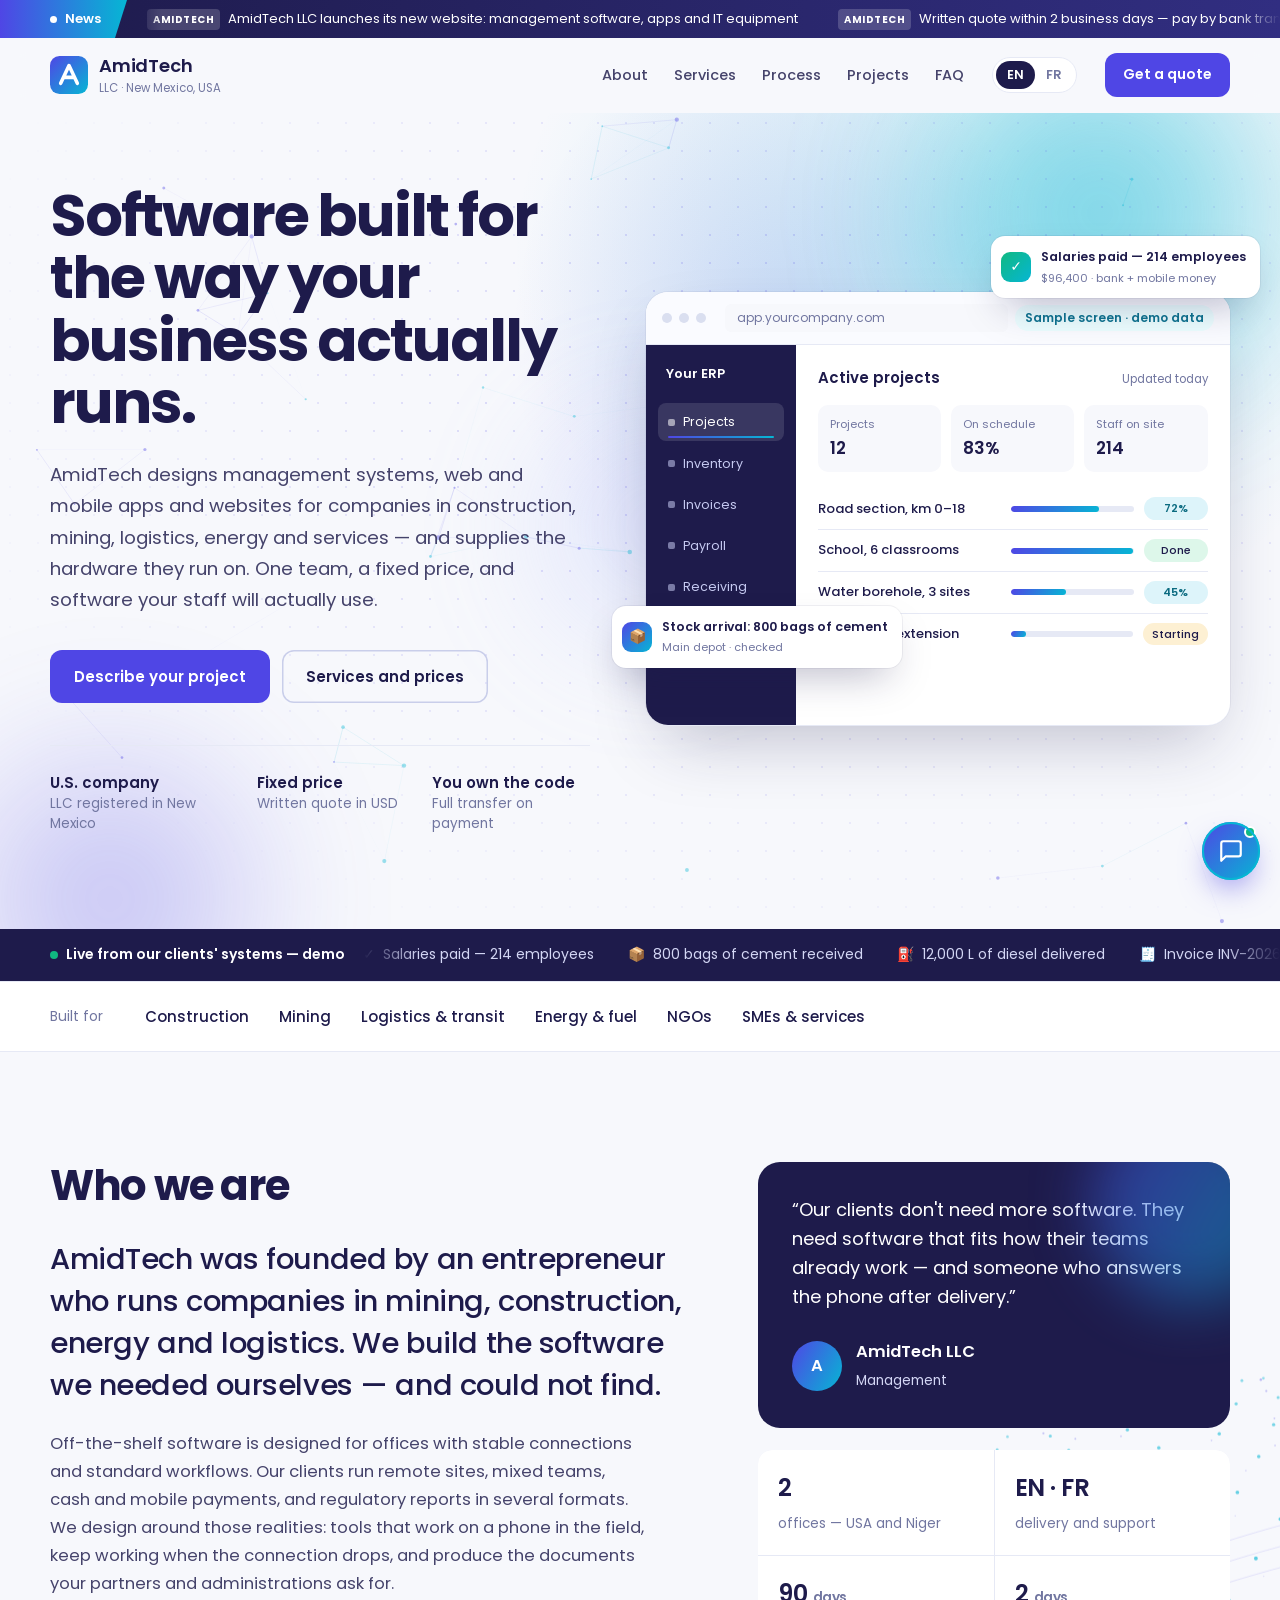
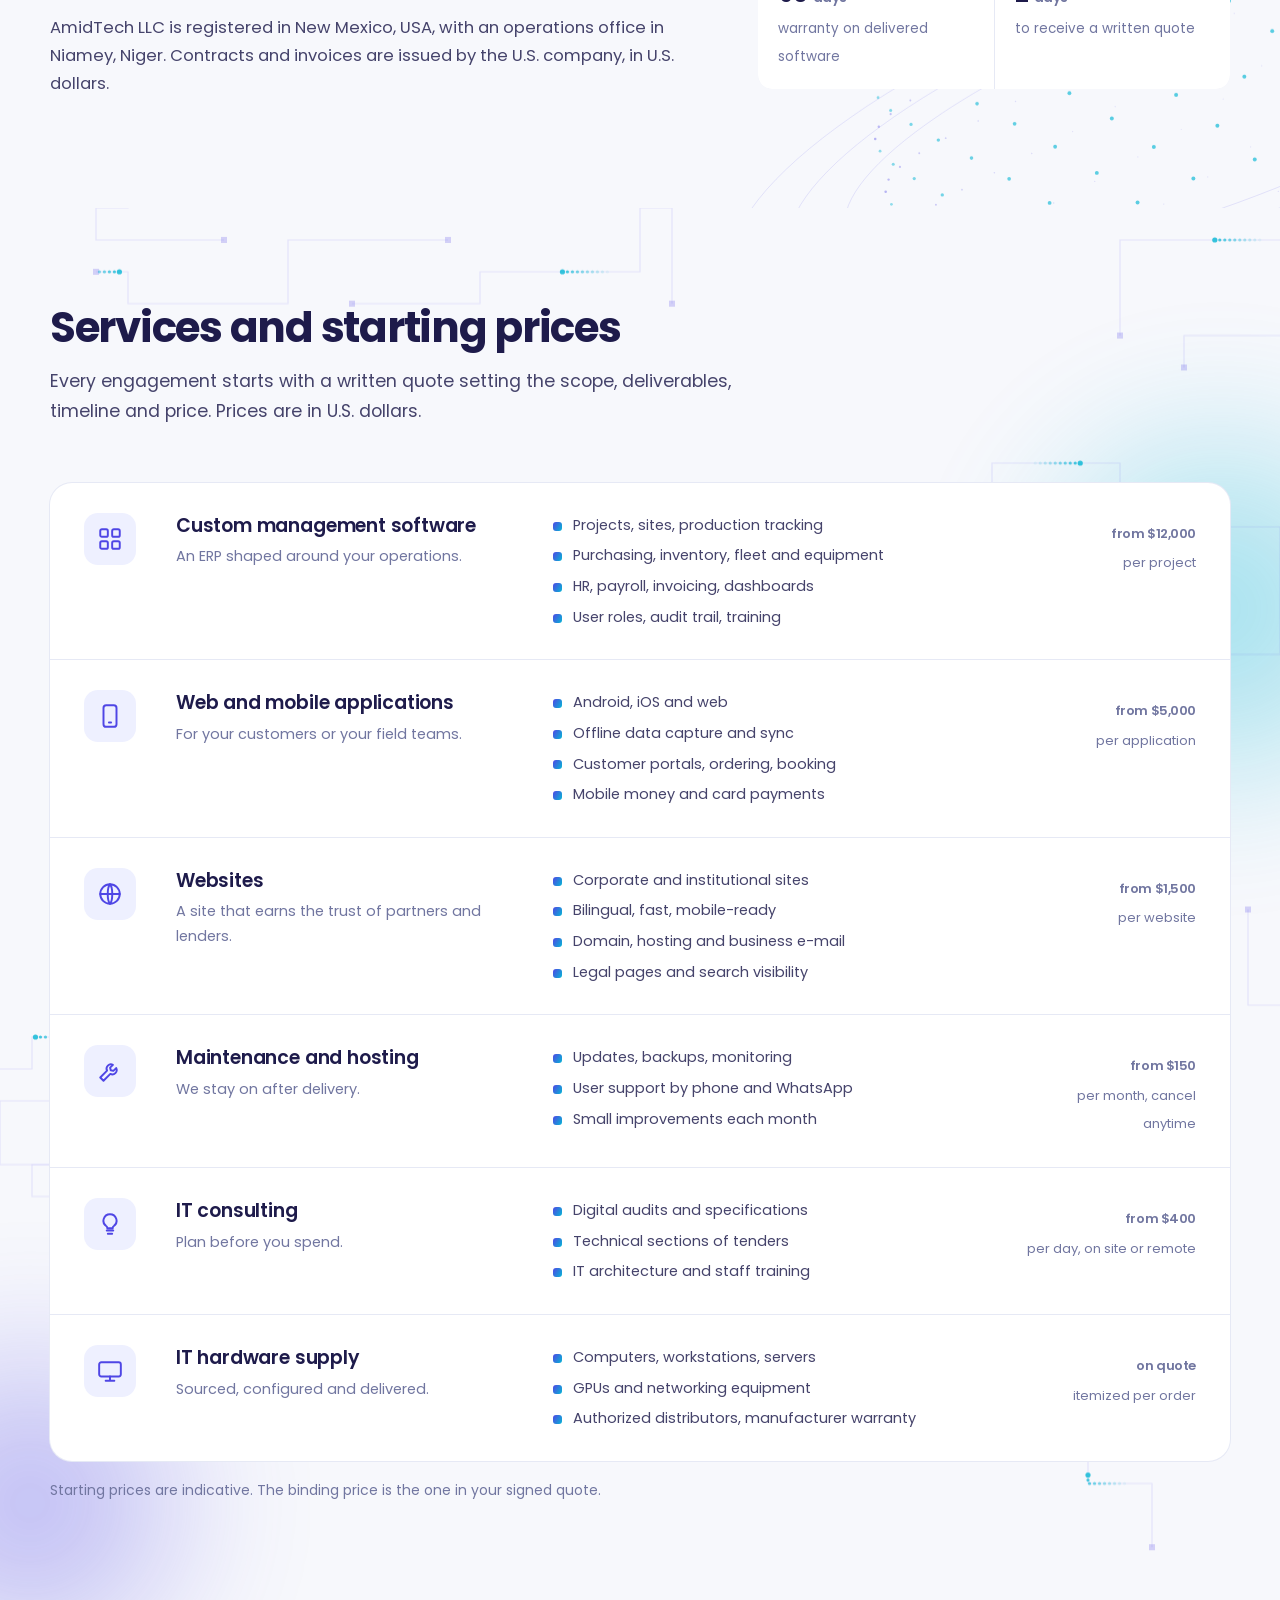
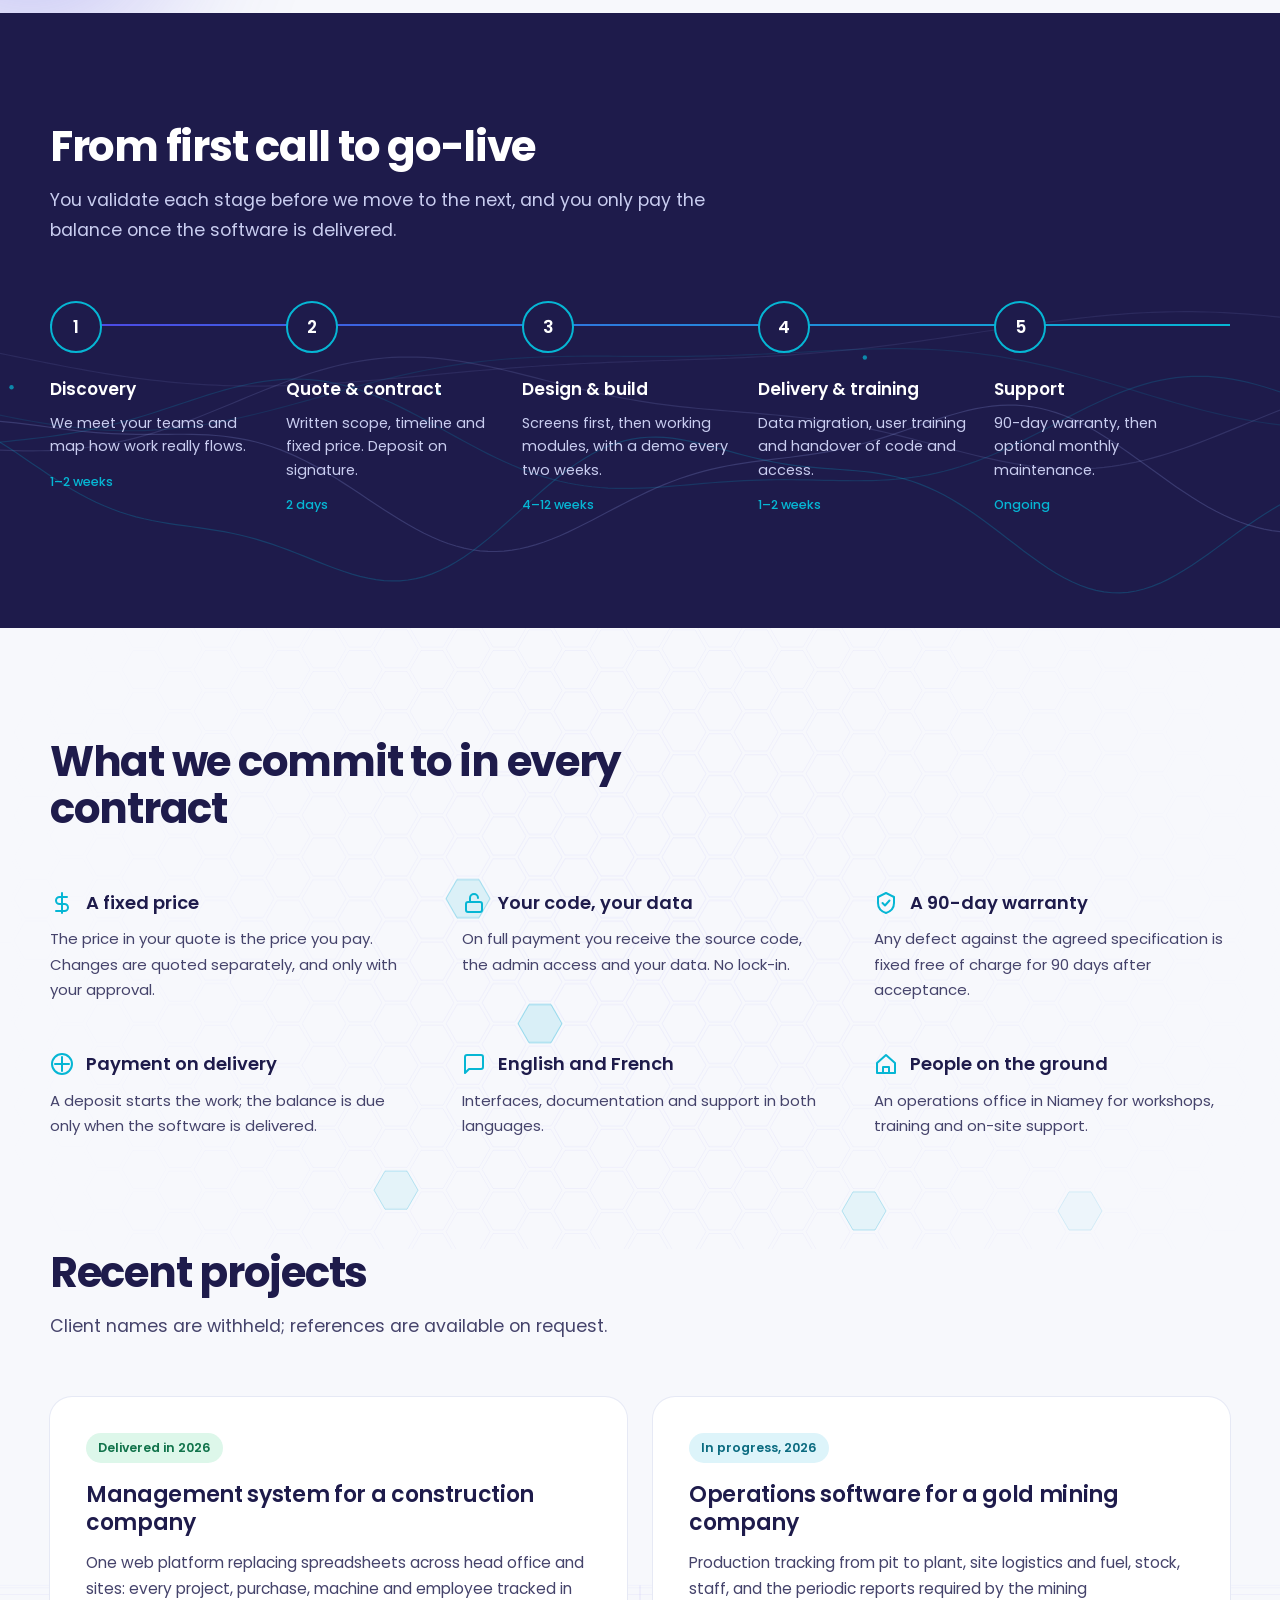
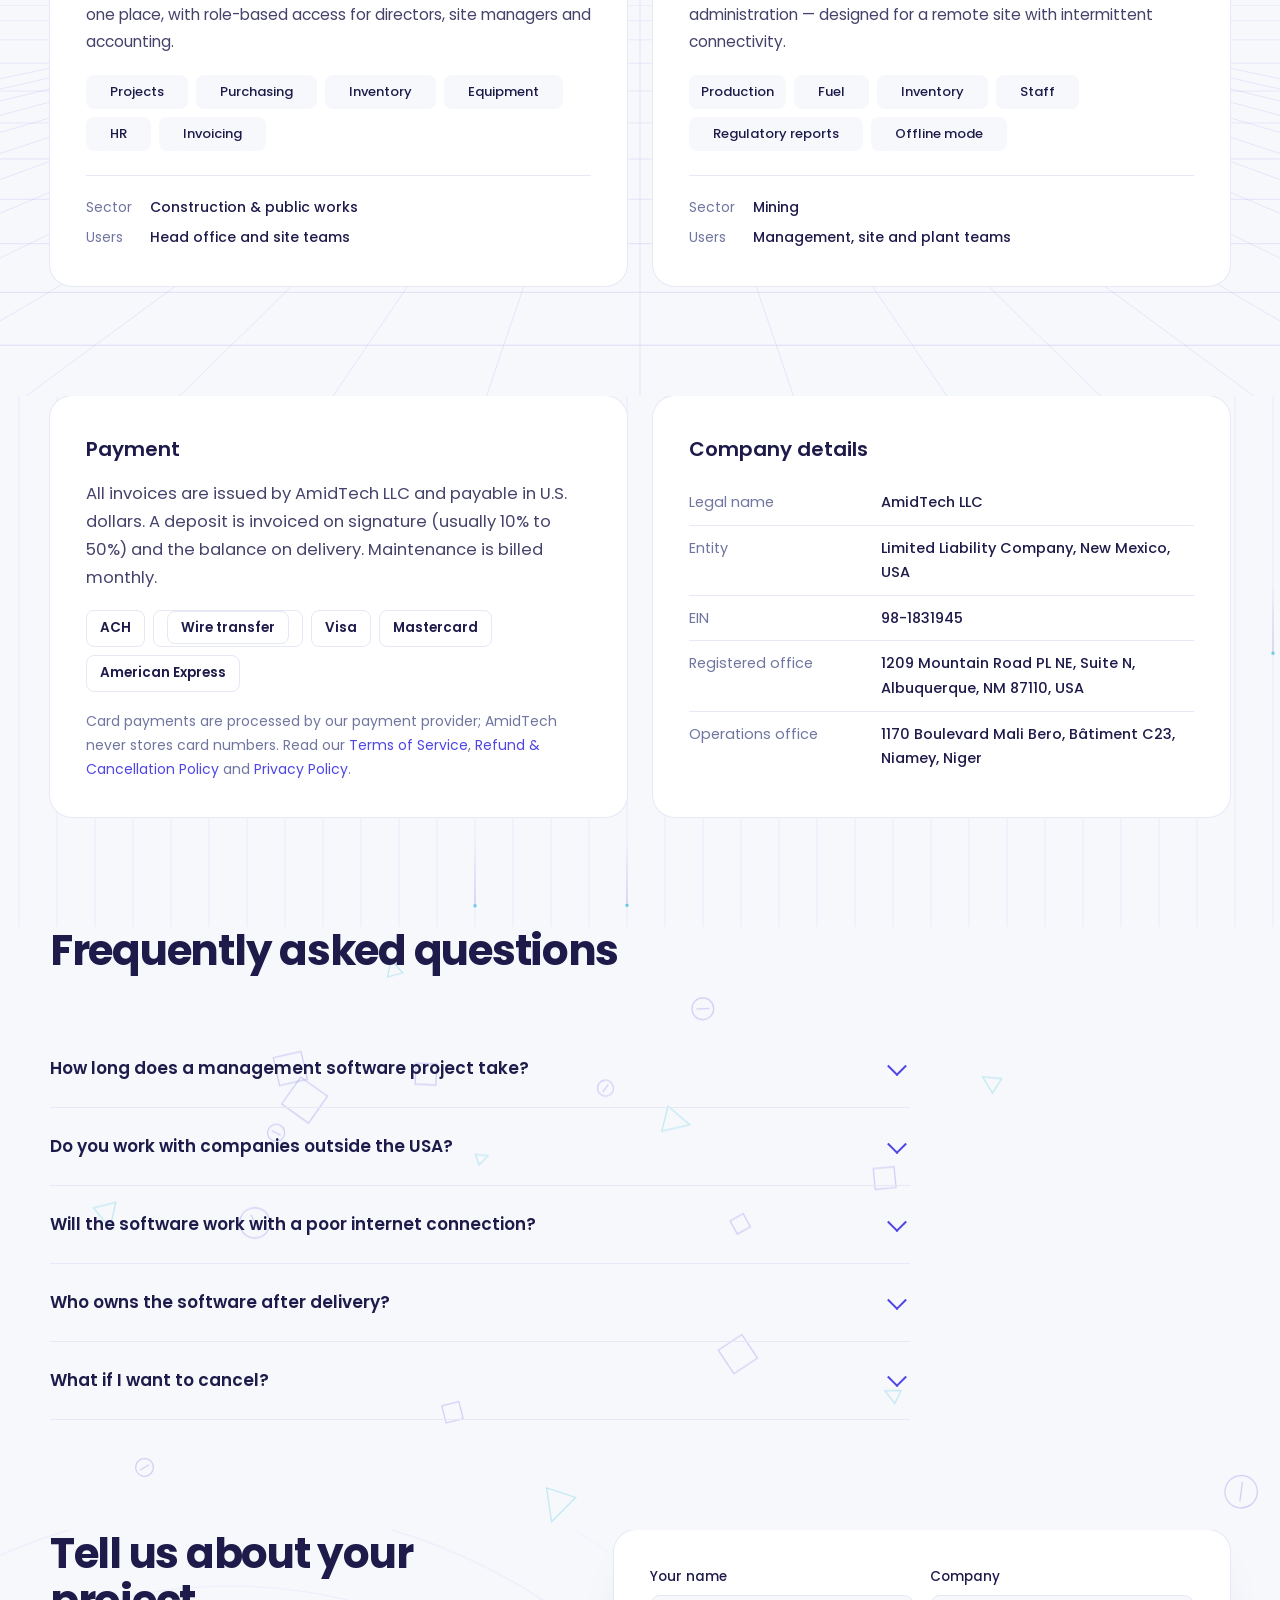
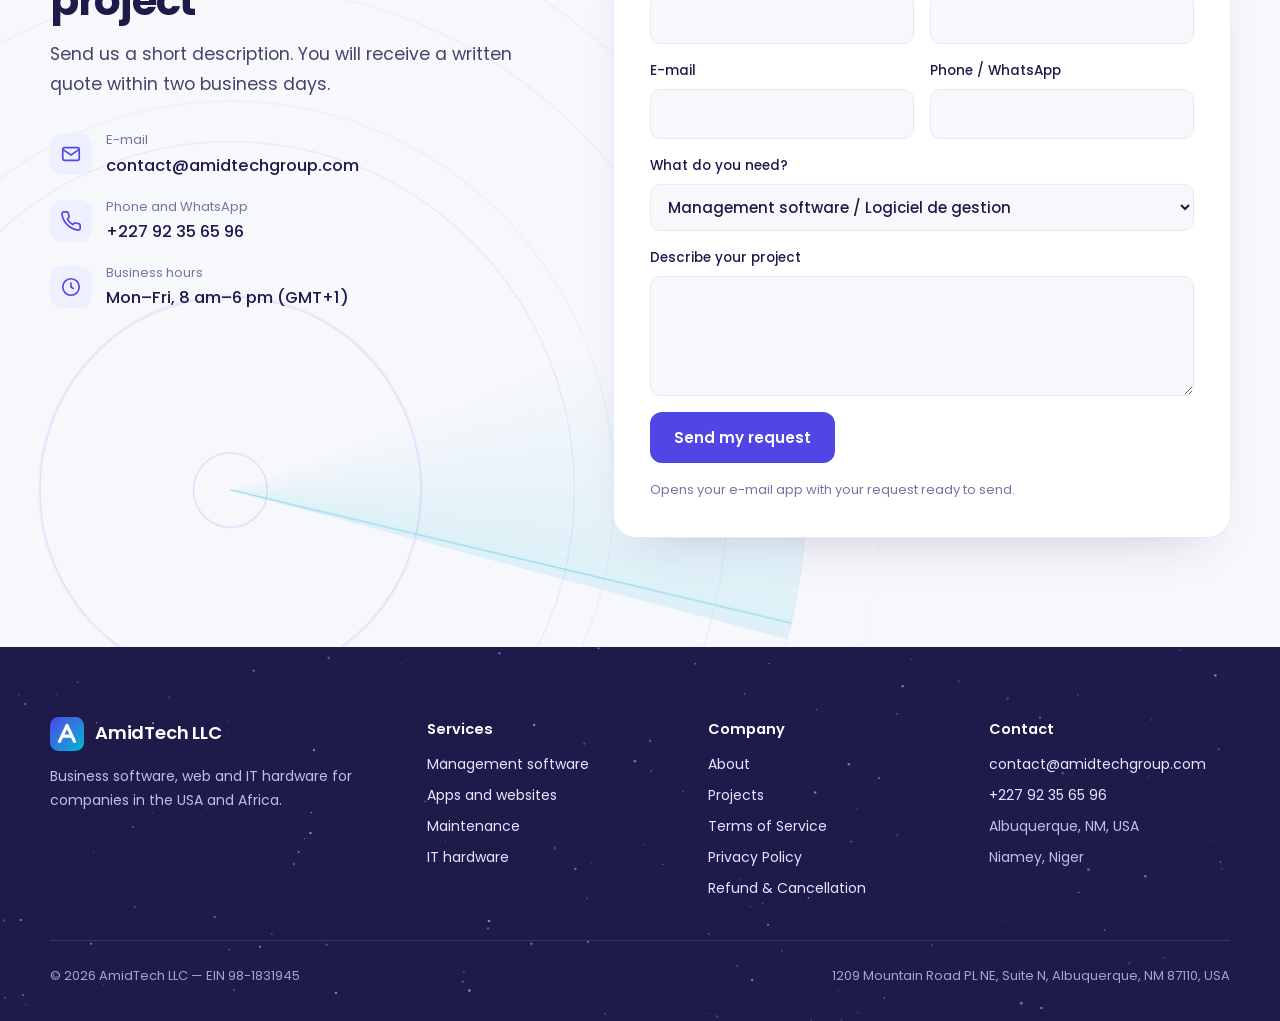
==== commit 91751fb4: "News ticker fed by news bot (GitHub Actions, every 3h) + AI chat assistant (/api/chat with built-in " ====
--- a/index.html
+++ b/index.html
@@ -338,6 +338,52 @@
 .fxl{position:absolute;inset:0;z-index:0;pointer-events:none}
 .fxl canvas,canvas.fxc{position:absolute;inset:0;width:100%;height:100%}
 .bgfx .fxc{opacity:.9}
+
+/* ---- news bar ---- */
+.newsbar{display:flex;align-items:center;background:linear-gradient(90deg,#1E1B4B,#312E81);color:#E0E3FF;font-size:13px;height:38px;overflow:hidden;position:relative;z-index:41}
+.nb-lbl{flex:none;display:flex;align-items:center;gap:8px;padding:0 16px 0 max(16px,calc((100vw - 1180px)/2));font-weight:600;color:#fff;height:100%;background:linear-gradient(90deg,#4F46E5,#06B6D4);clip-path:polygon(0 0,100% 0,calc(100% - 12px) 100%,0 100%);padding-right:26px}
+.nb-lbl i{width:7px;height:7px;border-radius:50%;background:#fff;animation:pulse 1.6s infinite}
+.nb-view{flex:1;overflow:hidden;-webkit-mask-image:linear-gradient(90deg,transparent,#000 3%,#000 96%,transparent);mask-image:linear-gradient(90deg,transparent,#000 3%,#000 96%,transparent)}
+.nb-track{display:flex;gap:40px;list-style:none;width:max-content;animation:tick var(--nbdur,80s) linear infinite;padding-left:20px}
+.newsbar:hover .nb-track{animation-play-state:paused}
+.nb-track li{white-space:nowrap;display:flex;align-items:center;gap:8px}
+.nb-track a{color:#fff;text-decoration:none}.nb-track a:hover{text-decoration:underline}
+.nb-track em{font-style:normal;font-size:11px;color:#A5B4FC}
+.nb-track .tag{font-size:10px;font-weight:700;letter-spacing:.5px;text-transform:uppercase;background:rgba(6,182,212,.22);color:#67E8F9;border-radius:4px;padding:2px 6px}
+.nb-track .tag.own{background:rgba(255,255,255,.18);color:#fff}
+@media (max-width:620px){.nb-lbl span{display:none}.nb-lbl{padding-right:20px}}
+/* ---- chat widget ---- */
+.cw{position:fixed;right:20px;bottom:20px;z-index:60;font-size:14px}
+.cw-btn{width:58px;height:58px;border-radius:50%;border:0;cursor:pointer;background:linear-gradient(135deg,#4F46E5,#06B6D4);box-shadow:0 14px 30px -8px rgba(79,70,229,.6);display:grid;place-items:center;position:relative;transition:transform .2s}
+.cw-btn:hover{transform:scale(1.06)}.cw-btn svg{width:26px;height:26px;stroke:#fff;fill:none;stroke-width:2;stroke-linejoin:round}
+.cw-btn::after{content:"";position:absolute;inset:0;border-radius:50%;border:2px solid #06B6D4;animation:ring 2.4s infinite}
+@keyframes ring{0%{transform:scale(1);opacity:.7}100%{transform:scale(1.6);opacity:0}}
+.cw-dot{position:absolute;top:4px;right:4px;width:12px;height:12px;border-radius:50%;background:#10B981;border:2px solid #fff}
+.cw-panel{position:absolute;right:0;bottom:74px;width:370px;max-width:calc(100vw - 32px);height:540px;max-height:calc(100vh - 120px);background:#fff;border-radius:20px;box-shadow:0 30px 70px -20px rgba(30,27,75,.45),0 0 0 1px rgba(30,27,75,.06);display:flex;flex-direction:column;overflow:hidden;animation:cwIn .3s cubic-bezier(.2,.7,.2,1)}
+.cw-panel[hidden]{display:none}
+@keyframes cwIn{from{opacity:0;transform:translateY(14px) scale(.97)}}
+.cw-head{display:flex;gap:12px;align-items:center;padding:16px 18px;background:linear-gradient(120deg,#4F46E5,#06B6D4);color:#fff}
+.cw-head strong{display:block;font-size:15px}.cw-head small{display:flex;align-items:center;gap:6px;font-size:12px;opacity:.9}
+.cw-head small i{width:7px;height:7px;border-radius:50%;background:#A7F3D0}
+.cw-av{width:38px;height:38px;border-radius:12px;background:rgba(255,255,255,.2);display:grid;place-items:center;font-weight:700}
+.cw-x{margin-left:auto;background:none;border:0;color:#fff;font-size:16px;cursor:pointer}
+.cw-msgs{flex:1;overflow-y:auto;padding:16px;display:flex;flex-direction:column;gap:10px;background:#F7F8FC}
+.cw-m{max-width:85%;padding:10px 13px;border-radius:14px;line-height:1.5;white-space:pre-wrap;animation:cwIn .25s}
+.cw-m.b{background:#fff;color:#1E1B4B;border:1px solid #E6E8F5;border-bottom-left-radius:4px}
+.cw-m.u{align-self:flex-end;background:linear-gradient(135deg,#4F46E5,#4338CA);color:#fff;border-bottom-right-radius:4px}
+.cw-m a{color:inherit;font-weight:600}
+.cw-typing{display:flex;gap:4px;padding:12px 14px}.cw-typing i{width:7px;height:7px;border-radius:50%;background:#A5B4FC;animation:bounce 1s infinite}.cw-typing i:nth-child(2){animation-delay:.15s}.cw-typing i:nth-child(3){animation-delay:.3s}
+@keyframes bounce{0%,80%,100%{transform:translateY(0);opacity:.5}40%{transform:translateY(-5px);opacity:1}}
+.cw-chips{display:flex;flex-wrap:wrap;gap:6px;padding:8px 14px 0;background:#F7F8FC}
+.cw-chips button{border:1px solid #C7D2FE;background:#fff;color:#4F46E5;border-radius:999px;padding:5px 11px;font:500 12px Poppins,sans-serif;cursor:pointer}
+.cw-chips button:hover{background:#EEF2FF}
+.cw-form{display:flex;gap:8px;padding:12px 14px;background:#F7F8FC;border-top:1px solid #EEF0F8}
+.cw-form input{flex:1;border:1px solid #DDE1F3;border-radius:12px;padding:10px 12px;font:14px Poppins,sans-serif;outline:none}
+.cw-form input:focus{border-color:#4F46E5}
+.cw-form button{width:42px;border:0;border-radius:12px;background:linear-gradient(135deg,#4F46E5,#06B6D4);cursor:pointer;display:grid;place-items:center}
+.cw-form button svg{width:18px;height:18px;stroke:#fff;fill:none;stroke-width:2}
+.cw-note{font-size:11px;color:#8A8FB5;text-align:center;padding:0 10px 10px;background:#F7F8FC}
+@media (max-width:620px){.cw{right:14px;bottom:14px}.cw-panel{height:min(540px,calc(100vh - 110px))}}
 @media (prefers-reduced-motion:reduce){.fxl,canvas.fxc{display:none}}
 @media (prefers-reduced-motion:reduce){.blob,.gridfx{animation:none!important}.net{display:none}}
 @media (prefers-reduced-motion:reduce){*{animation:none!important;transition:none!important;scroll-behavior:auto!important}}
@@ -347,6 +393,7 @@
 <a class="skip" href="#main">Skip to content</a>
 <svg width="0" height="0" style="position:absolute" aria-hidden="true"><defs><linearGradient id="lg" x1="0" y1="0" x2="1" y2="1"><stop offset="0" stop-color="#4F46E5"/><stop offset="1" stop-color="#06B6D4"/></linearGradient></defs></svg>
 
+<div class="newsbar" id="newsbar" role="region" aria-label="News"><div class="nb-lbl"><i></i><span class="en">News</span><span class="fr">Actualités</span></div><div class="nb-view"><ul class="nb-track" id="nbtrack"></ul></div></div>
 <header id="hdr"><div class="wrap nav">
   <a class="brand" href="#top" aria-label="AmidTech LLC">
     <svg viewBox="0 0 64 64" aria-hidden="true"><rect width="64" height="64" rx="16" fill="url(#lg)"/><path d="M18 46 L32 16 L46 46 M24 36 H40" stroke="#fff" stroke-width="6" fill="none" stroke-linecap="round" stroke-linejoin="round"/></svg>
@@ -794,5 +841,67 @@
 });
 })();
 </script>
+
+<div class="cw" id="cw">
+  <button class="cw-btn" id="cwbtn" type="button" aria-label="Chat" aria-expanded="false"><svg viewBox="0 0 24 24"><path d="M21 15a2 2 0 0 1-2 2H7l-4 4V5a2 2 0 0 1 2-2h14a2 2 0 0 1 2 2z"/></svg><b class="cw-dot"></b></button>
+  <div class="cw-panel" id="cwpanel" role="dialog" aria-label="AmidTech assistant" hidden>
+    <div class="cw-head"><div class="cw-av">A</div><div><strong><span class="en">AmidTech assistant</span><span class="fr">Assistant AmidTech</span></strong><small><i></i><span class="en">Online · replies instantly</span><span class="fr">En ligne · répond immédiatement</span></small></div><button type="button" class="cw-x" id="cwx" aria-label="Close">✕</button></div>
+    <div class="cw-msgs" id="cwmsgs" aria-live="polite"></div>
+    <div class="cw-chips" id="cwchips"></div>
+    <form class="cw-form" id="cwform" autocomplete="off"><input id="cwin" maxlength="600" aria-label="Message"><button type="submit" aria-label="Send"><svg viewBox="0 0 24 24"><path d="M22 2L11 13M22 2l-7 20-4-9-9-4z"/></svg></button></form>
+    <div class="cw-note"><span class="en">Automated assistant — may make mistakes</span><span class="fr">Assistant automatique — peut se tromper</span> · <a href="https://wa.me/22792356596" target="_blank" rel="noopener">WhatsApp</a></div>
+  </div>
+</div>
+<script>
+(function(){
+var fr=function(){return document.body.classList.contains('fr')};
+/* ---------- NEWS BAR ---------- */
+var track=document.getElementById('nbtrack'),NEWS=[];
+function ago(d){var m=Math.max(1,Math.round((Date.now()-new Date(d))/60000)),f=fr();
+  if(m<60)return f?'il y a '+m+' min':m+' min ago';var h=Math.round(m/60);if(h<24)return f?'il y a '+h+' h':h+' h ago';var j=Math.round(h/24);return f?'il y a '+j+' j':j+' d ago';}
+function esc(t){return String(t).replace(/[&<>"]/g,function(c){return{'&':'&amp;','<':'&lt;','>':'&gt;','"':'&quot;'}[c]})}
+function render(){if(!track)return;var L=fr()?'fr':'en',it=NEWS.filter(function(x){return x.lang==='all'||x.lang===L});
+  if(it.filter(function(x){return x.lang!=='all'}).length<4)it=NEWS.slice();if(!it.length)return;
+  var h=it.map(function(x){var own=x.cat==='amidtech',t=(!fr()&&x.title_en)?x.title_en:x.title;
+    return '<li><span class="tag'+(own?' own':'')+'">'+(own?'AmidTech':esc(x.source||'News'))+'</span><a href="'+esc(x.url)+'"'+(own?'':' target="_blank" rel="noopener nofollow"')+'>'+esc(t)+'</a>'+(own?'':'<em>'+ago(x.date)+'</em>')+'</li>';}).join('');
+  track.innerHTML=h+h;track.style.setProperty('--nbdur',Math.max(40,it.length*9)+'s');}
+function load(){fetch('/news.json?'+Date.now()).then(function(r){return r.json()}).then(function(d){NEWS=d.items||[];render();}).catch(function(){});}
+load();setInterval(load,10*60*1000);
+var _sl=window.setLang;if(_sl){window.setLang=function(l){_sl(l);render();if(window._cwLang)window._cwLang();};}
+/* ---------- CHAT ---------- */
+var btn=document.getElementById('cwbtn'),panel=document.getElementById('cwpanel'),box=document.getElementById('cwmsgs'),form=document.getElementById('cwform'),inp=document.getElementById('cwin'),chips=document.getElementById('cwchips');
+if(!btn)return;var H=[],started=false,AI=true;
+var T={hi:['Hello! I am the AmidTech assistant. I can tell you about our services, prices, timelines and how to get a quote. How can I help?','Bonjour ! Je suis l\'assistant AmidTech. Je peux vous renseigner sur nos services, nos prix, nos délais et la façon d\'obtenir un devis. Comment puis-je vous aider ?'],
+ ph:['Type your message…','Écrivez votre message…'],
+ chips:[['Services & prices','Services et prix'],['Timelines','Délais'],['Payment','Paiement'],['Get a quote','Demander un devis'],['Talk to a person','Parler à quelqu\'un']],
+ err:['Sorry, I could not answer just now. You can reach the team at contact@amidtechgroup.com or on WhatsApp +227 92 35 65 96.','Désolé, je n\'ai pas pu répondre. Vous pouvez joindre l\'équipe à contact@amidtechgroup.com ou sur WhatsApp au +227 92 35 65 96.']};
+var FAQ=[
+ [/prix|tarif|co[uû]t|price|cost|combien|how much|budget/i,['Indicative starting prices (USD): management software from $12,000, web & mobile apps from $5,000, websites from $1,500, maintenance from $150/month, consulting from $400/day, IT equipment on quote. Every project gets a written fixed-price quote.','Prix indicatifs (en dollars US) : logiciel de gestion dès 12 000 $, applications web et mobiles dès 5 000 $, sites web dès 1 500 $, maintenance dès 150 $/mois, conseil dès 400 $/jour, matériel sur devis. Chaque projet reçoit un devis écrit à prix ferme.']],
+ [/d[ée]lai|combien de temps|dur[ée]e|how long|timeline|quand|when/i,['Typical timeline: discovery 1–2 weeks, quote in 2 business days, build 4–12 weeks with a demo every two weeks, delivery and training 1–2 weeks. A website takes about 2–4 weeks.','Délais habituels : cadrage 1 à 2 semaines, devis sous 2 jours ouvrés, développement 4 à 12 semaines avec une démo toutes les deux semaines, livraison et formation 1 à 2 semaines. Un site web prend environ 2 à 4 semaines.']],
+ [/pai|pay|visa|carte|card|virement|transfer|acompte|deposit|mobile money/i,['Invoices are issued in US dollars by AmidTech LLC: a deposit on signature and the balance on delivery. You can pay by international bank transfer or by card (Visa, Mastercard) through a secure payment link.','Les factures sont émises en dollars US par AmidTech LLC : un acompte à la signature et le solde à la livraison. Paiement par virement international ou par carte (Visa, Mastercard) via un lien de paiement sécurisé.']],
+ [/devis|quote|commande|order|projet|project/i,['Happy to help! Tell me your company, what you need and your rough timeline — or use the quote form at the bottom of the page (#contact). You will receive a written quote within 2 business days.','Avec plaisir ! Indiquez-moi votre entreprise, votre besoin et votre délai approximatif — ou utilisez le formulaire de devis en bas de la page (#contact). Vous recevrez un devis écrit sous 2 jours ouvrés.']],
+ [/humain|personne|person|human|whatsapp|t[ée]l[ée]phone|phone|appeler|call|contact|email|mail/i,['You can reach the team directly: WhatsApp / phone +227 92 35 65 96, e-mail contact@amidtechgroup.com, Monday–Friday 8:00–18:00 (GMT+1).','Vous pouvez joindre l\'équipe directement : WhatsApp / téléphone +227 92 35 65 96, e-mail contact@amidtechgroup.com, du lundi au vendredi de 8 h à 18 h (GMT+1).']],
+ [/garantie|warranty|support|maintenance|bug/i,['Delivered software has a 90-day warranty, then optional monthly maintenance (from $150/month) covering updates, backups and user support.','Les logiciels livrés ont une garantie de 90 jours, puis une maintenance mensuelle en option (dès 150 $/mois) : mises à jour, sauvegardes et support utilisateurs.']],
+ [/rembours|refund|annul|cancel/i,['Before work starts the deposit is refunded; after work starts you pay only for work done. Full details: amidtechgroup.com/refund','Avant le démarrage, l\'acompte est remboursé ; après, vous ne payez que le travail réalisé. Détails : amidtechgroup.com/refund']],
+ [/qui|who|soci[ée]t[ée]|company|am[ée]ric|usa|niger|adresse|address/i,['AmidTech LLC is a U.S. company registered in New Mexico, with an operations office in Niamey, Niger. Contracts and invoices are issued by the U.S. company, in U.S. dollars.','AmidTech LLC est une société américaine enregistrée au Nouveau-Mexique, avec un bureau opérationnel à Niamey (Niger). Contrats et factures sont émis par la société américaine, en dollars US.']],
+ [/service|logiciel|software|erp|site|web|app|mobile|mat[ée]riel|hardware|ordinateur|computer/i,['We build custom management software (operations, stock, fleet, payroll, accounting), web and mobile apps, websites, and supply IT equipment — for construction, mining, logistics, energy, NGOs and SMEs.','Nous réalisons des logiciels de gestion sur mesure (exploitation, stocks, flotte, paie, comptabilité), des applications web et mobiles, des sites internet, et fournissons du matériel informatique — pour le BTP, les mines, la logistique, l\'énergie, les ONG et les PME.']]];
+function L(a){return a[fr()?1:0]}
+function add(t,who){var d=document.createElement('div');d.className='cw-m '+who;d.textContent=t;box.appendChild(d);box.scrollTop=box.scrollHeight;return d;}
+function typing(){var d=document.createElement('div');d.className='cw-m b cw-typing';d.innerHTML='<i></i><i></i><i></i>';box.appendChild(d);box.scrollTop=box.scrollHeight;return d;}
+function local(q){for(var i=0;i<FAQ.length;i++)if(FAQ[i][0].test(q))return L(FAQ[i][1]);return fr()?'Je peux vous renseigner sur nos services, prix, délais, paiements et devis. Pour une question précise, l\'équipe répond sur WhatsApp au +227 92 35 65 96 ou à contact@amidtechgroup.com.':'I can help with our services, prices, timelines, payment and quotes. For anything specific, the team answers on WhatsApp +227 92 35 65 96 or at contact@amidtechgroup.com.';}
+function drawChips(){chips.innerHTML='';T.chips.forEach(function(c){var b=document.createElement('button');b.type='button';b.textContent=L(c);b.onclick=function(){send(L(c));};chips.appendChild(b);});inp.placeholder=L(T.ph);}
+window._cwLang=function(){if(started)drawChips();};
+function send(q){q=(q||'').trim();if(!q)return;add(q,'u');H.push({role:'user',content:q});inp.value='';var ty=typing();
+  function done(t){ty.remove();add(t,'b');H.push({role:'assistant',content:t});}
+  if(!AI){setTimeout(function(){done(local(q));},500);return;}
+  fetch('/api/chat',{method:'POST',headers:{'content-type':'application/json'},body:JSON.stringify({messages:H.slice(-10),lang:fr()?'fr':'en'})})
+   .then(function(r){return r.json().then(function(j){return{ok:r.ok,j:j}})})
+   .then(function(x){if(x.ok&&x.j.reply)done(x.j.reply);else{if(x.j&&x.j.fallback)AI=false;done(local(q));}})
+   .catch(function(){AI=false;done(local(q));});}
+function open(o){panel.hidden=!o;btn.setAttribute('aria-expanded',o);if(o){if(!started){started=true;drawChips();setTimeout(function(){add(L(T.hi),'b');H.push({role:'assistant',content:L(T.hi)});},250);}setTimeout(function(){inp.focus()},300);}}
+btn.addEventListener('click',function(){open(panel.hidden);});document.getElementById('cwx').addEventListener('click',function(){open(false);});
+form.addEventListener('submit',function(e){e.preventDefault();send(inp.value);});
+})();
+</script>
 </body>
 </html>
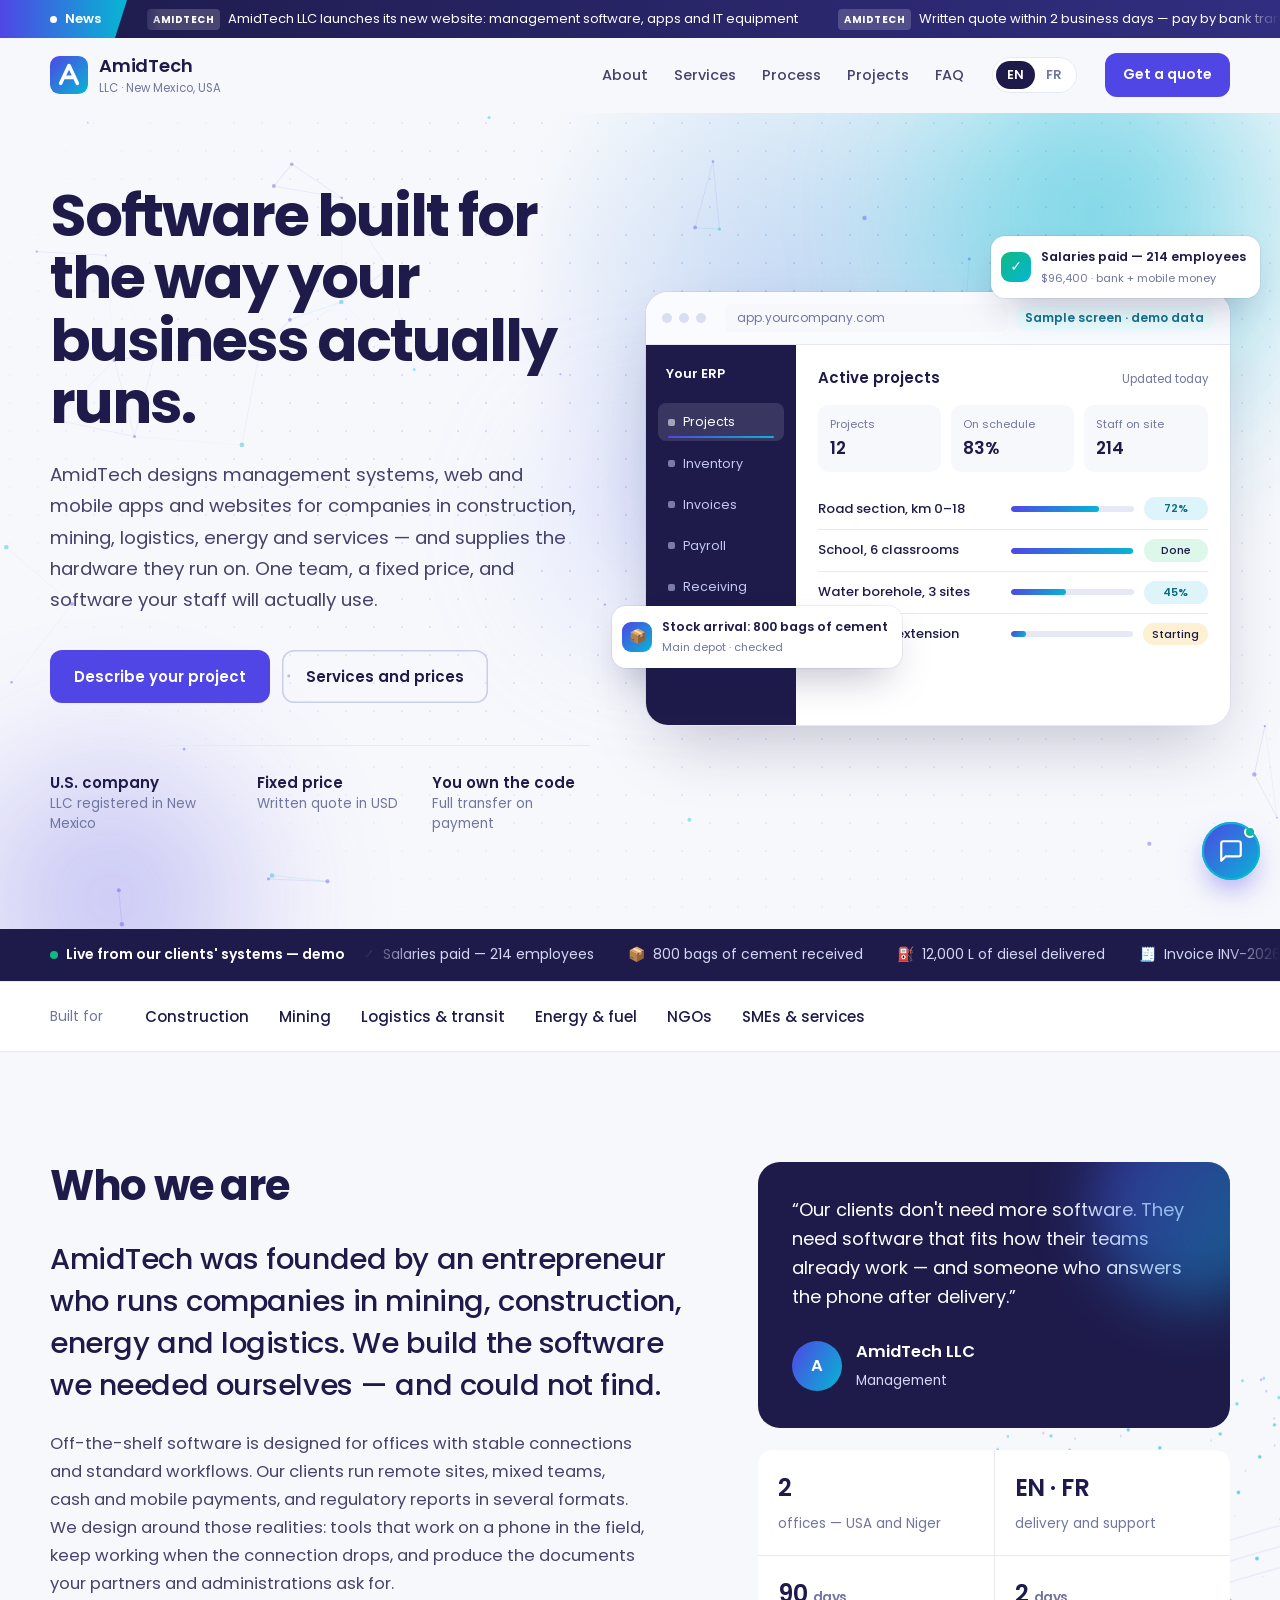
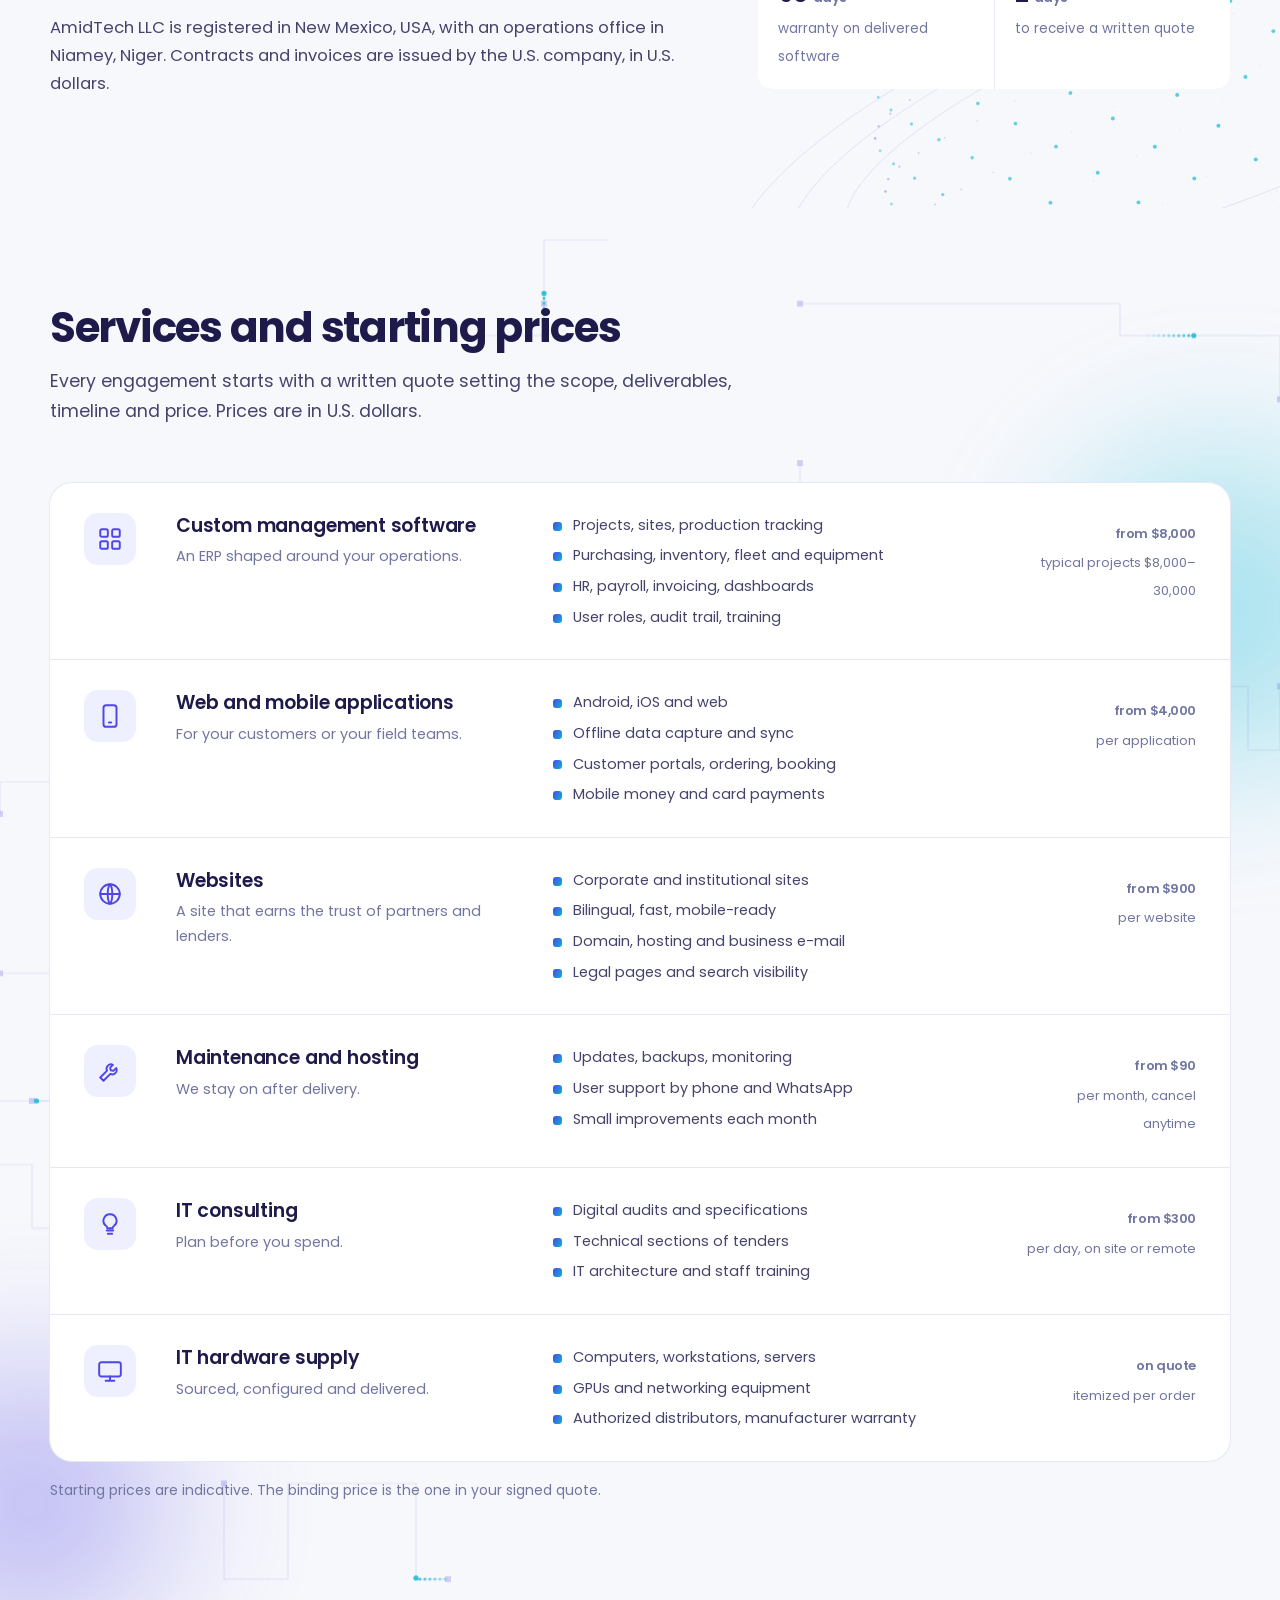
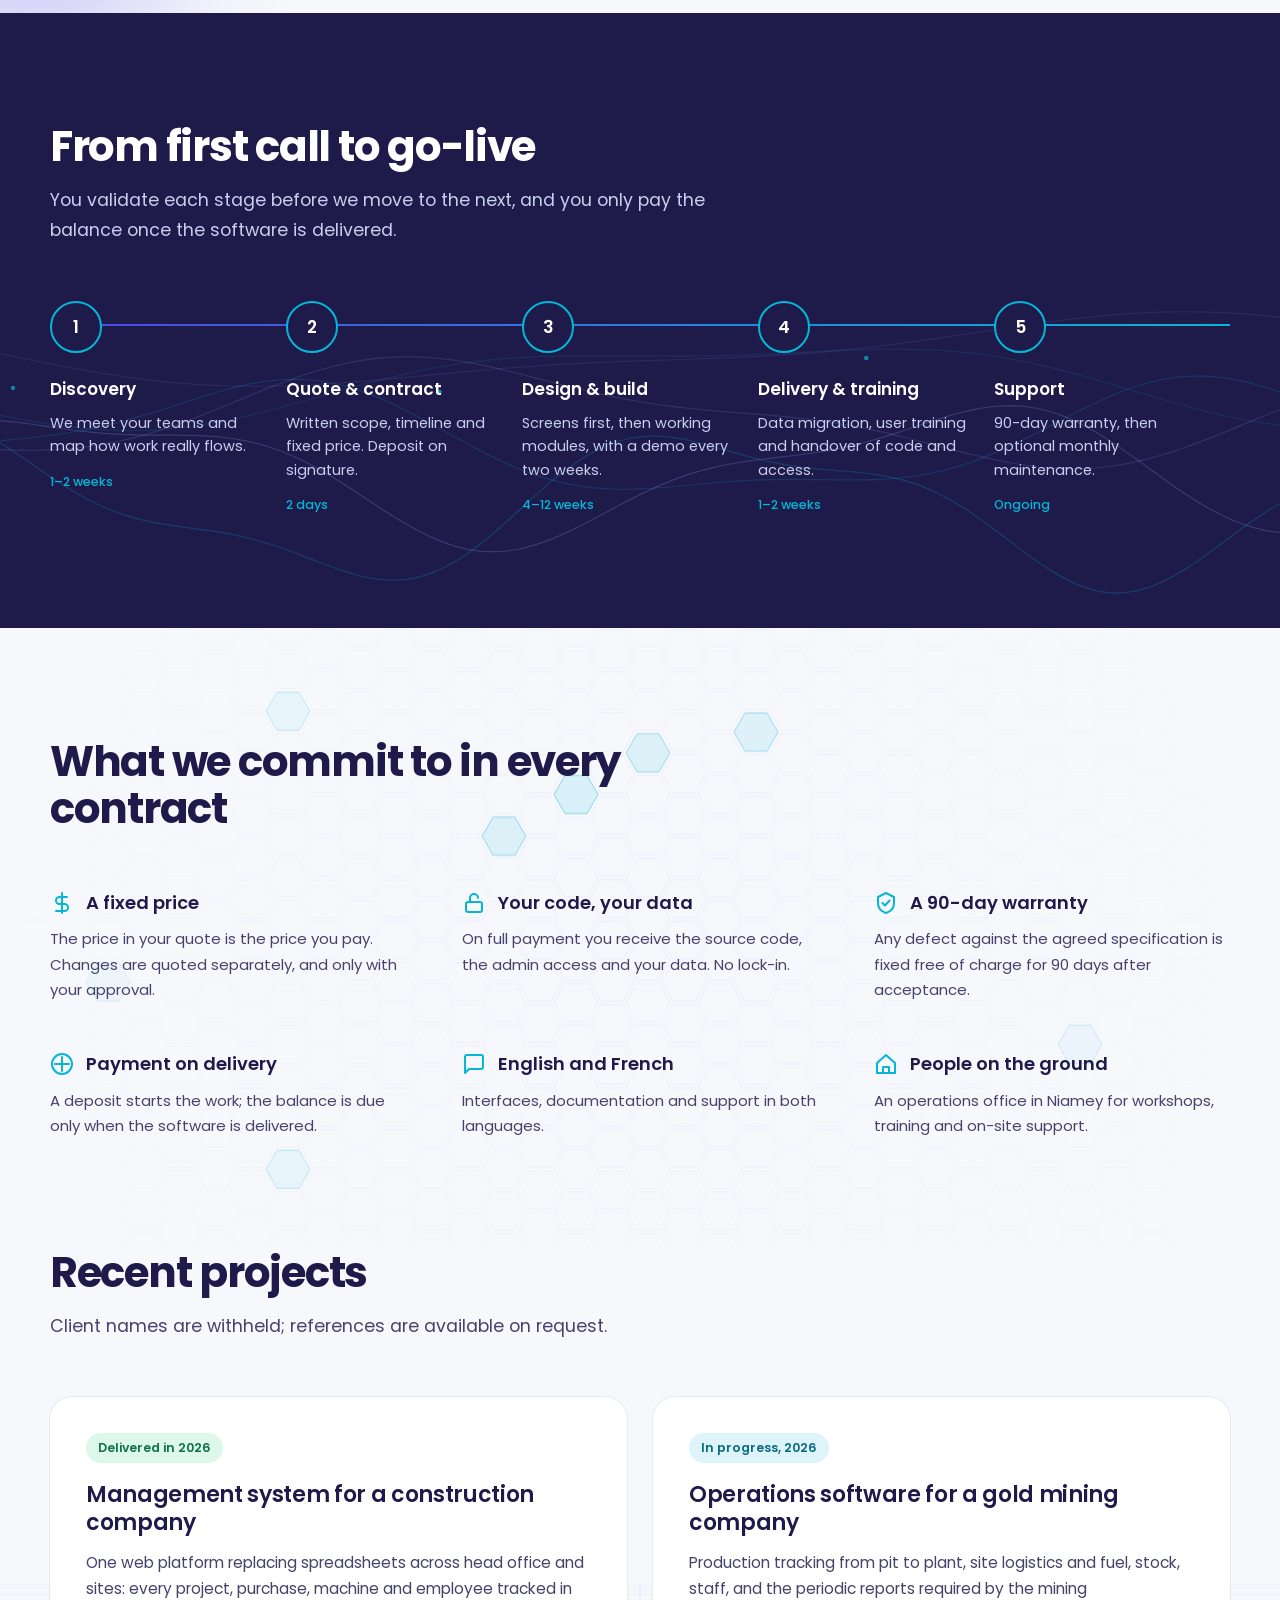
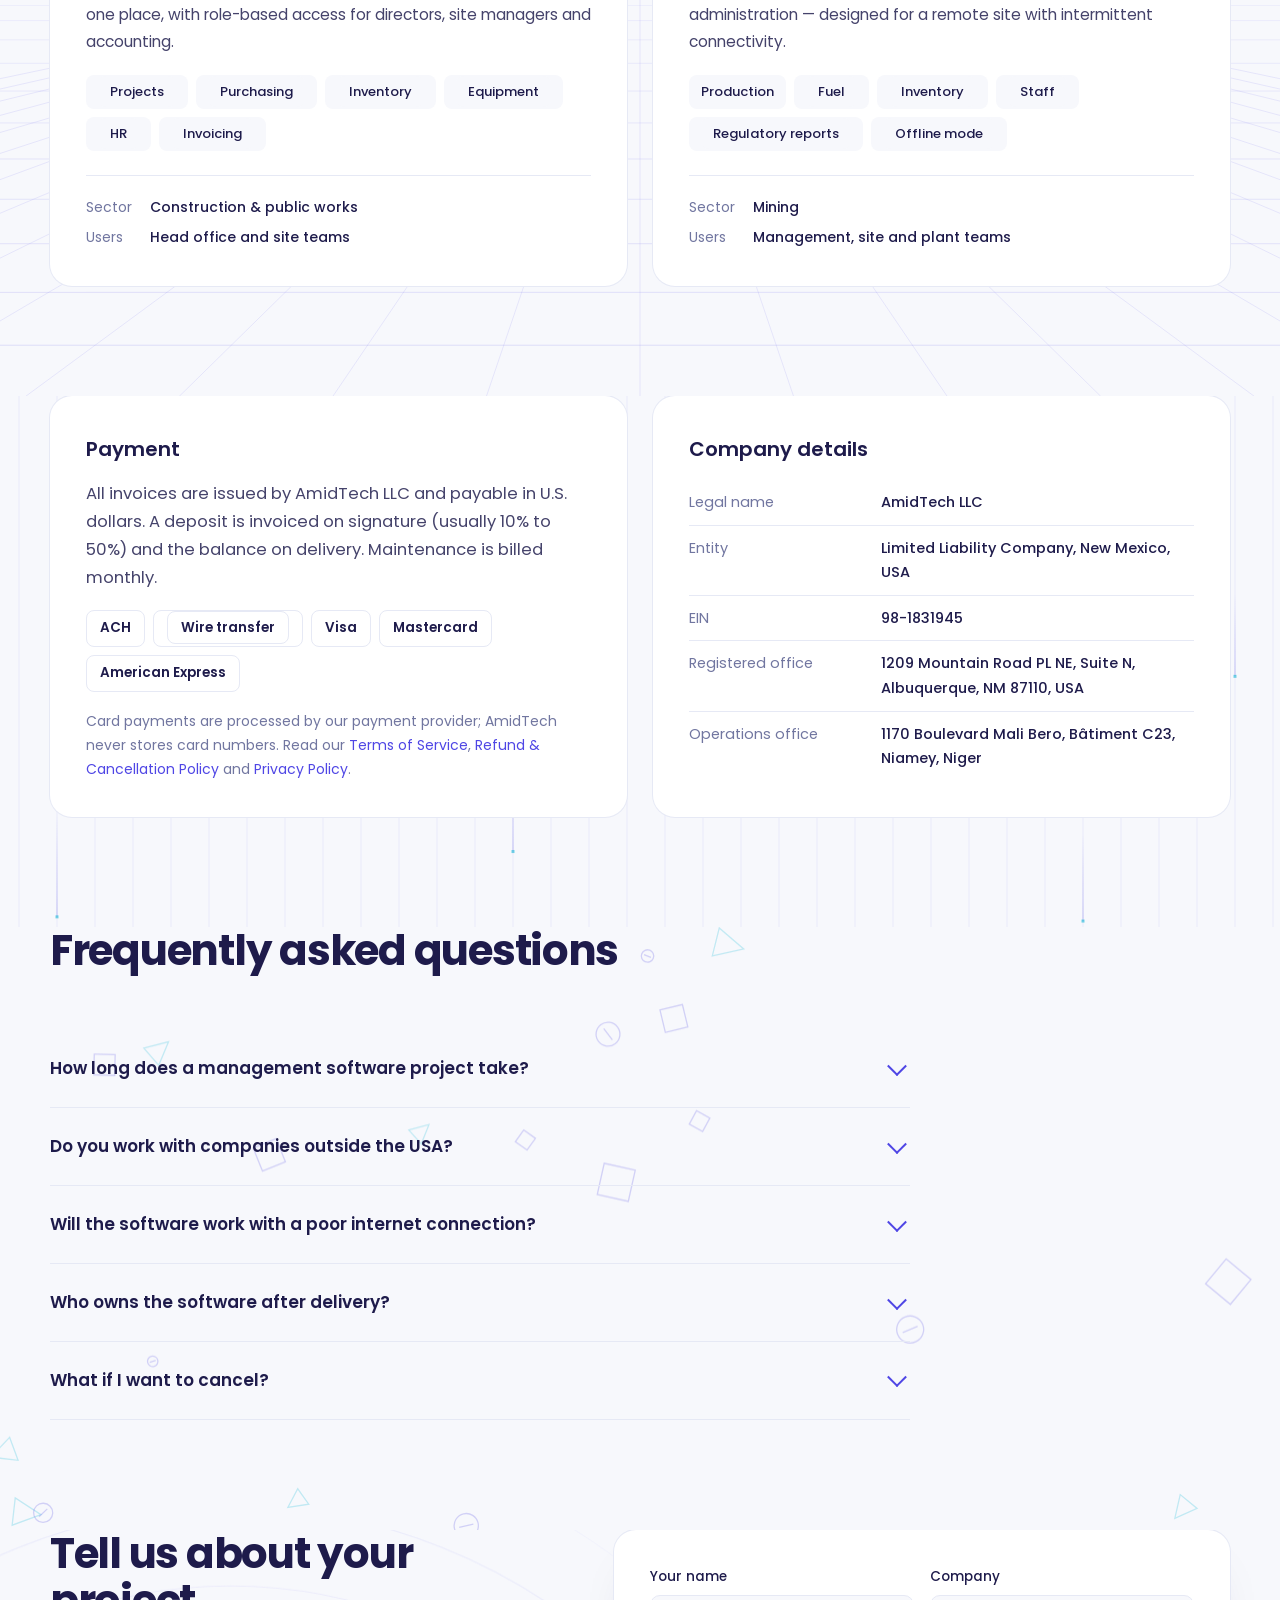
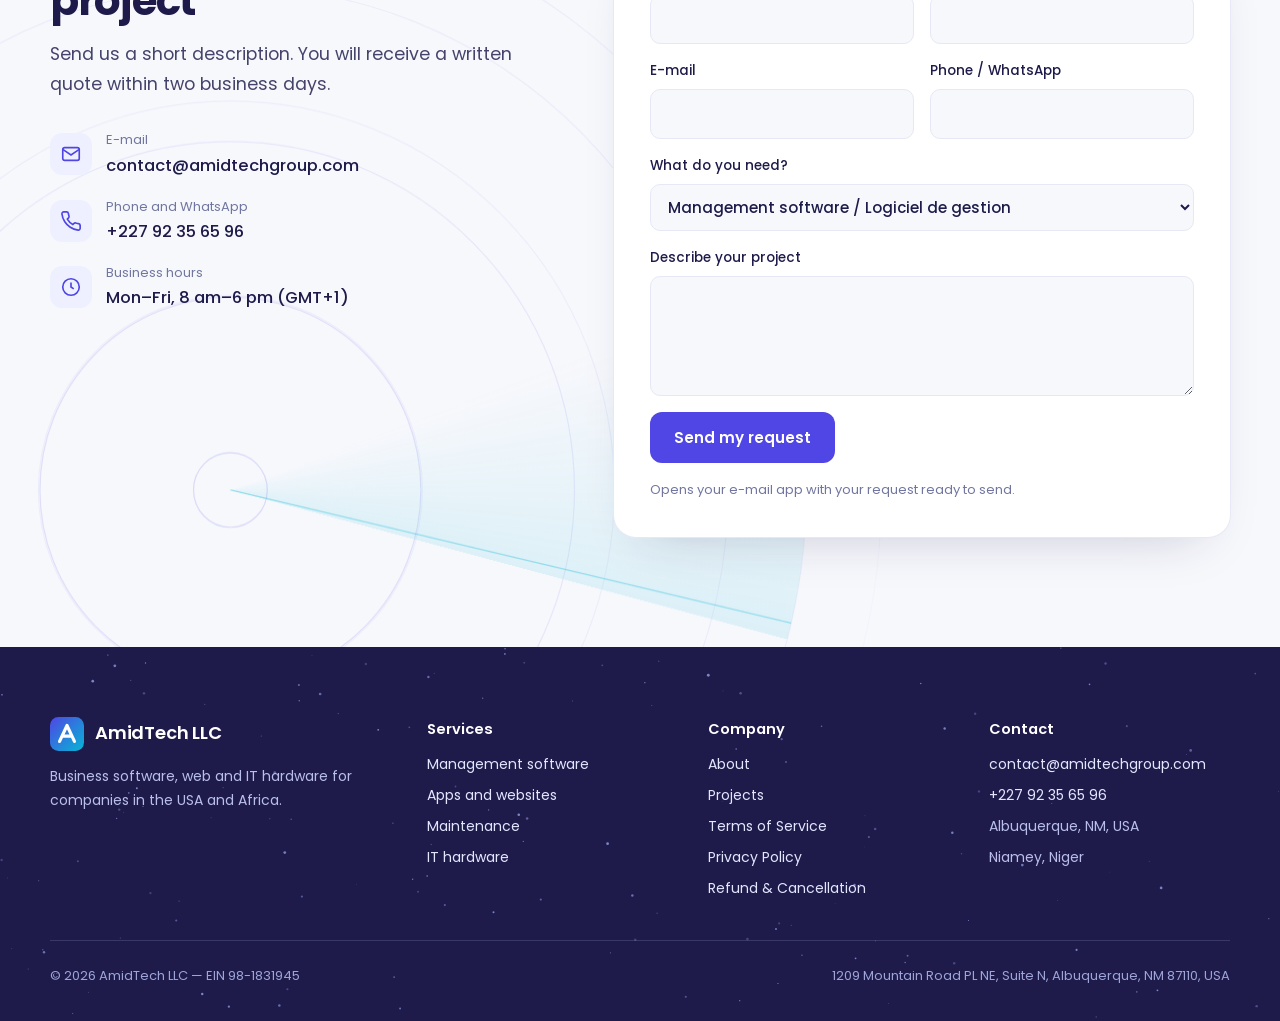
==== commit d149a543: "Realistic pricing for West African market (USD with indicative FCFA in French) Co-Authored-By: Claud" ====
--- a/index.html
+++ b/index.html
@@ -542,31 +542,31 @@
       <div class="svc-ic"><svg viewBox="0 0 24 24"><rect x="3" y="3" width="7" height="7" rx="1.5"/><rect x="14" y="3" width="7" height="7" rx="1.5"/><rect x="3" y="14" width="7" height="7" rx="1.5"/><rect x="14" y="14" width="7" height="7" rx="1.5"/></svg></div>
       <div><h3><span class="en">Custom management software</span><span class="fr">Logiciel de gestion sur mesure</span></h3><p><span class="en">An ERP shaped around your operations.</span><span class="fr">Un ERP construit autour de vos opérations.</span></p></div>
       <ul><li><span class="en">Projects, sites, production tracking</span><span class="fr">Chantiers, sites, suivi de production</span></li><li><span class="en">Purchasing, inventory, fleet and equipment</span><span class="fr">Achats, stocks, flotte et engins</span></li><li><span class="en">HR, payroll, invoicing, dashboards</span><span class="fr">RH, paie, facturation, tableaux de bord</span></li><li><span class="en">User roles, audit trail, training</span><span class="fr">Rôles utilisateurs, traçabilité, formation</span></li></ul>
-      <div class="pr"><strong><span class="en">from $12,000</span><span class="fr">dès 12 000 $</span></strong><span class="en">per project</span><span class="fr">par projet</span></div>
+      <div class="pr"><strong><span class="en">from $8,000</span><span class="fr">dès 8 000 $</span></strong><span class="en">typical projects $8,000–30,000</span><span class="fr">≈ 4,6 M FCFA · projets types 8 000–30 000 $</span></div>
     </div>
     <div class="svc-row">
       <div class="svc-ic"><svg viewBox="0 0 24 24"><rect x="6" y="2" width="12" height="20" rx="2.5"/><path d="M11 18h2"/></svg></div>
       <div><h3><span class="en">Web and mobile applications</span><span class="fr">Applications web et mobiles</span></h3><p><span class="en">For your customers or your field teams.</span><span class="fr">Pour vos clients ou vos équipes terrain.</span></p></div>
       <ul><li><span class="en">Android, iOS and web</span><span class="fr">Android, iOS et web</span></li><li><span class="en">Offline data capture and sync</span><span class="fr">Saisie hors connexion et synchronisation</span></li><li><span class="en">Customer portals, ordering, booking</span><span class="fr">Portails clients, commandes, réservations</span></li><li><span class="en">Mobile money and card payments</span><span class="fr">Paiement mobile money et carte</span></li></ul>
-      <div class="pr"><strong><span class="en">from $5,000</span><span class="fr">dès 5 000 $</span></strong><span class="en">per application</span><span class="fr">par application</span></div>
+      <div class="pr"><strong><span class="en">from $4,000</span><span class="fr">dès 4 000 $</span></strong><span class="en">per application</span><span class="fr">≈ 2,3 M FCFA · par application</span></div>
     </div>
     <div class="svc-row">
       <div class="svc-ic"><svg viewBox="0 0 24 24"><circle cx="12" cy="12" r="9"/><path d="M3 12h18M12 3c2.8 3 2.8 15 0 18M12 3c-2.8 3-2.8 15 0 18"/></svg></div>
       <div><h3><span class="en">Websites</span><span class="fr">Sites internet</span></h3><p><span class="en">A site that earns the trust of partners and lenders.</span><span class="fr">Un site qui inspire confiance aux partenaires et financeurs.</span></p></div>
       <ul><li><span class="en">Corporate and institutional sites</span><span class="fr">Sites d'entreprise et institutionnels</span></li><li><span class="en">Bilingual, fast, mobile-ready</span><span class="fr">Bilingues, rapides, adaptés au mobile</span></li><li><span class="en">Domain, hosting and business e-mail</span><span class="fr">Domaine, hébergement, e-mail professionnel</span></li><li><span class="en">Legal pages and search visibility</span><span class="fr">Pages légales et référencement</span></li></ul>
-      <div class="pr"><strong><span class="en">from $1,500</span><span class="fr">dès 1 500 $</span></strong><span class="en">per website</span><span class="fr">par site</span></div>
+      <div class="pr"><strong><span class="en">from $900</span><span class="fr">dès 900 $</span></strong><span class="en">per website</span><span class="fr">≈ 520 000 FCFA · par site</span></div>
     </div>
     <div class="svc-row">
       <div class="svc-ic"><svg viewBox="0 0 24 24"><path d="M14.7 6.3a4 4 0 0 0-5.4 5.4L3 18l3 3 6.3-6.3a4 4 0 0 0 5.4-5.4l-2.6 2.6-2.4-.6-.6-2.4z"/></svg></div>
       <div><h3><span class="en">Maintenance and hosting</span><span class="fr">Maintenance et hébergement</span></h3><p><span class="en">We stay on after delivery.</span><span class="fr">Nous restons après la livraison.</span></p></div>
       <ul><li><span class="en">Updates, backups, monitoring</span><span class="fr">Mises à jour, sauvegardes, surveillance</span></li><li><span class="en">User support by phone and WhatsApp</span><span class="fr">Assistance par téléphone et WhatsApp</span></li><li><span class="en">Small improvements each month</span><span class="fr">Petites évolutions chaque mois</span></li></ul>
-      <div class="pr"><strong><span class="en">from $150</span><span class="fr">dès 150 $</span></strong><span class="en">per month, cancel anytime</span><span class="fr">par mois, sans engagement</span></div>
+      <div class="pr"><strong><span class="en">from $90</span><span class="fr">dès 90 $</span></strong><span class="en">per month, cancel anytime</span><span class="fr">≈ 52 000 FCFA · par mois, sans engagement</span></div>
     </div>
     <div class="svc-row">
       <div class="svc-ic"><svg viewBox="0 0 24 24"><path d="M9 18h6M10 21h4M12 3a6 6 0 0 0-3.5 10.9c.6.4 1 1.1 1 1.9V16h5v-.2c0-.8.4-1.5 1-1.9A6 6 0 0 0 12 3z"/></svg></div>
       <div><h3><span class="en">IT consulting</span><span class="fr">Conseil informatique</span></h3><p><span class="en">Plan before you spend.</span><span class="fr">Planifier avant d'investir.</span></p></div>
       <ul><li><span class="en">Digital audits and specifications</span><span class="fr">Audits numériques et cahiers des charges</span></li><li><span class="en">Technical sections of tenders</span><span class="fr">Volets techniques d'appels d'offres</span></li><li><span class="en">IT architecture and staff training</span><span class="fr">Architecture informatique et formation</span></li></ul>
-      <div class="pr"><strong><span class="en">from $400</span><span class="fr">dès 400 $</span></strong><span class="en">per day, on site or remote</span><span class="fr">par jour, sur site ou à distance</span></div>
+      <div class="pr"><strong><span class="en">from $300</span><span class="fr">dès 300 $</span></strong><span class="en">per day, on site or remote</span><span class="fr">≈ 170 000 FCFA · par jour, sur site ou à distance</span></div>
     </div>
     <div class="svc-row">
       <div class="svc-ic"><svg viewBox="0 0 24 24"><rect x="2" y="4" width="20" height="13" rx="2"/><path d="M8 21h8M12 17v4"/></svg></div>
@@ -876,12 +876,12 @@
  chips:[['Services & prices','Services et prix'],['Timelines','Délais'],['Payment','Paiement'],['Get a quote','Demander un devis'],['Talk to a person','Parler à quelqu\'un']],
  err:['Sorry, I could not answer just now. You can reach the team at contact@amidtechgroup.com or on WhatsApp +227 92 35 65 96.','Désolé, je n\'ai pas pu répondre. Vous pouvez joindre l\'équipe à contact@amidtechgroup.com ou sur WhatsApp au +227 92 35 65 96.']};
 var FAQ=[
- [/prix|tarif|co[uû]t|price|cost|combien|how much|budget/i,['Indicative starting prices (USD): management software from $12,000, web & mobile apps from $5,000, websites from $1,500, maintenance from $150/month, consulting from $400/day, IT equipment on quote. Every project gets a written fixed-price quote.','Prix indicatifs (en dollars US) : logiciel de gestion dès 12 000 $, applications web et mobiles dès 5 000 $, sites web dès 1 500 $, maintenance dès 150 $/mois, conseil dès 400 $/jour, matériel sur devis. Chaque projet reçoit un devis écrit à prix ferme.']],
+ [/prix|tarif|co[uû]t|price|cost|combien|how much|budget/i,['Indicative starting prices (USD): management software from $8,000 (typical projects $8,000–30,000), web & mobile apps from $4,000, websites from $900, maintenance from $90/month, consulting from $300/day, IT equipment on quote. Every project gets a written fixed-price quote.','Prix indicatifs : logiciel de gestion dès 8 000 $ (≈ 4,6 M FCFA ; projets types 8 000 à 30 000 $), applications web et mobiles dès 4 000 $ (≈ 2,3 M FCFA), sites web dès 900 $ (≈ 520 000 FCFA), maintenance dès 90 $/mois, conseil dès 300 $/jour, matériel sur devis. Chaque projet reçoit un devis écrit à prix ferme.']],
  [/d[ée]lai|combien de temps|dur[ée]e|how long|timeline|quand|when/i,['Typical timeline: discovery 1–2 weeks, quote in 2 business days, build 4–12 weeks with a demo every two weeks, delivery and training 1–2 weeks. A website takes about 2–4 weeks.','Délais habituels : cadrage 1 à 2 semaines, devis sous 2 jours ouvrés, développement 4 à 12 semaines avec une démo toutes les deux semaines, livraison et formation 1 à 2 semaines. Un site web prend environ 2 à 4 semaines.']],
  [/pai|pay|visa|carte|card|virement|transfer|acompte|deposit|mobile money/i,['Invoices are issued in US dollars by AmidTech LLC: a deposit on signature and the balance on delivery. You can pay by international bank transfer or by card (Visa, Mastercard) through a secure payment link.','Les factures sont émises en dollars US par AmidTech LLC : un acompte à la signature et le solde à la livraison. Paiement par virement international ou par carte (Visa, Mastercard) via un lien de paiement sécurisé.']],
  [/devis|quote|commande|order|projet|project/i,['Happy to help! Tell me your company, what you need and your rough timeline — or use the quote form at the bottom of the page (#contact). You will receive a written quote within 2 business days.','Avec plaisir ! Indiquez-moi votre entreprise, votre besoin et votre délai approximatif — ou utilisez le formulaire de devis en bas de la page (#contact). Vous recevrez un devis écrit sous 2 jours ouvrés.']],
  [/humain|personne|person|human|whatsapp|t[ée]l[ée]phone|phone|appeler|call|contact|email|mail/i,['You can reach the team directly: WhatsApp / phone +227 92 35 65 96, e-mail contact@amidtechgroup.com, Monday–Friday 8:00–18:00 (GMT+1).','Vous pouvez joindre l\'équipe directement : WhatsApp / téléphone +227 92 35 65 96, e-mail contact@amidtechgroup.com, du lundi au vendredi de 8 h à 18 h (GMT+1).']],
- [/garantie|warranty|support|maintenance|bug/i,['Delivered software has a 90-day warranty, then optional monthly maintenance (from $150/month) covering updates, backups and user support.','Les logiciels livrés ont une garantie de 90 jours, puis une maintenance mensuelle en option (dès 150 $/mois) : mises à jour, sauvegardes et support utilisateurs.']],
+ [/garantie|warranty|support|maintenance|bug/i,['Delivered software has a 90-day warranty, then optional monthly maintenance (from $90/month) covering updates, backups and user support.','Les logiciels livrés ont une garantie de 90 jours, puis une maintenance mensuelle en option (dès 90 $/mois) : mises à jour, sauvegardes et support utilisateurs.']],
  [/rembours|refund|annul|cancel/i,['Before work starts the deposit is refunded; after work starts you pay only for work done. Full details: amidtechgroup.com/refund','Avant le démarrage, l\'acompte est remboursé ; après, vous ne payez que le travail réalisé. Détails : amidtechgroup.com/refund']],
  [/qui|who|soci[ée]t[ée]|company|am[ée]ric|usa|niger|adresse|address/i,['AmidTech LLC is a U.S. company registered in New Mexico, with an operations office in Niamey, Niger. Contracts and invoices are issued by the U.S. company, in U.S. dollars.','AmidTech LLC est une société américaine enregistrée au Nouveau-Mexique, avec un bureau opérationnel à Niamey (Niger). Contrats et factures sont émis par la société américaine, en dollars US.']],
  [/service|logiciel|software|erp|site|web|app|mobile|mat[ée]riel|hardware|ordinateur|computer/i,['We build custom management software (operations, stock, fleet, payroll, accounting), web and mobile apps, websites, and supply IT equipment — for construction, mining, logistics, energy, NGOs and SMEs.','Nous réalisons des logiciels de gestion sur mesure (exploitation, stocks, flotte, paie, comptabilité), des applications web et mobiles, des sites internet, et fournissons du matériel informatique — pour le BTP, les mines, la logistique, l\'énergie, les ONG et les PME.']]];
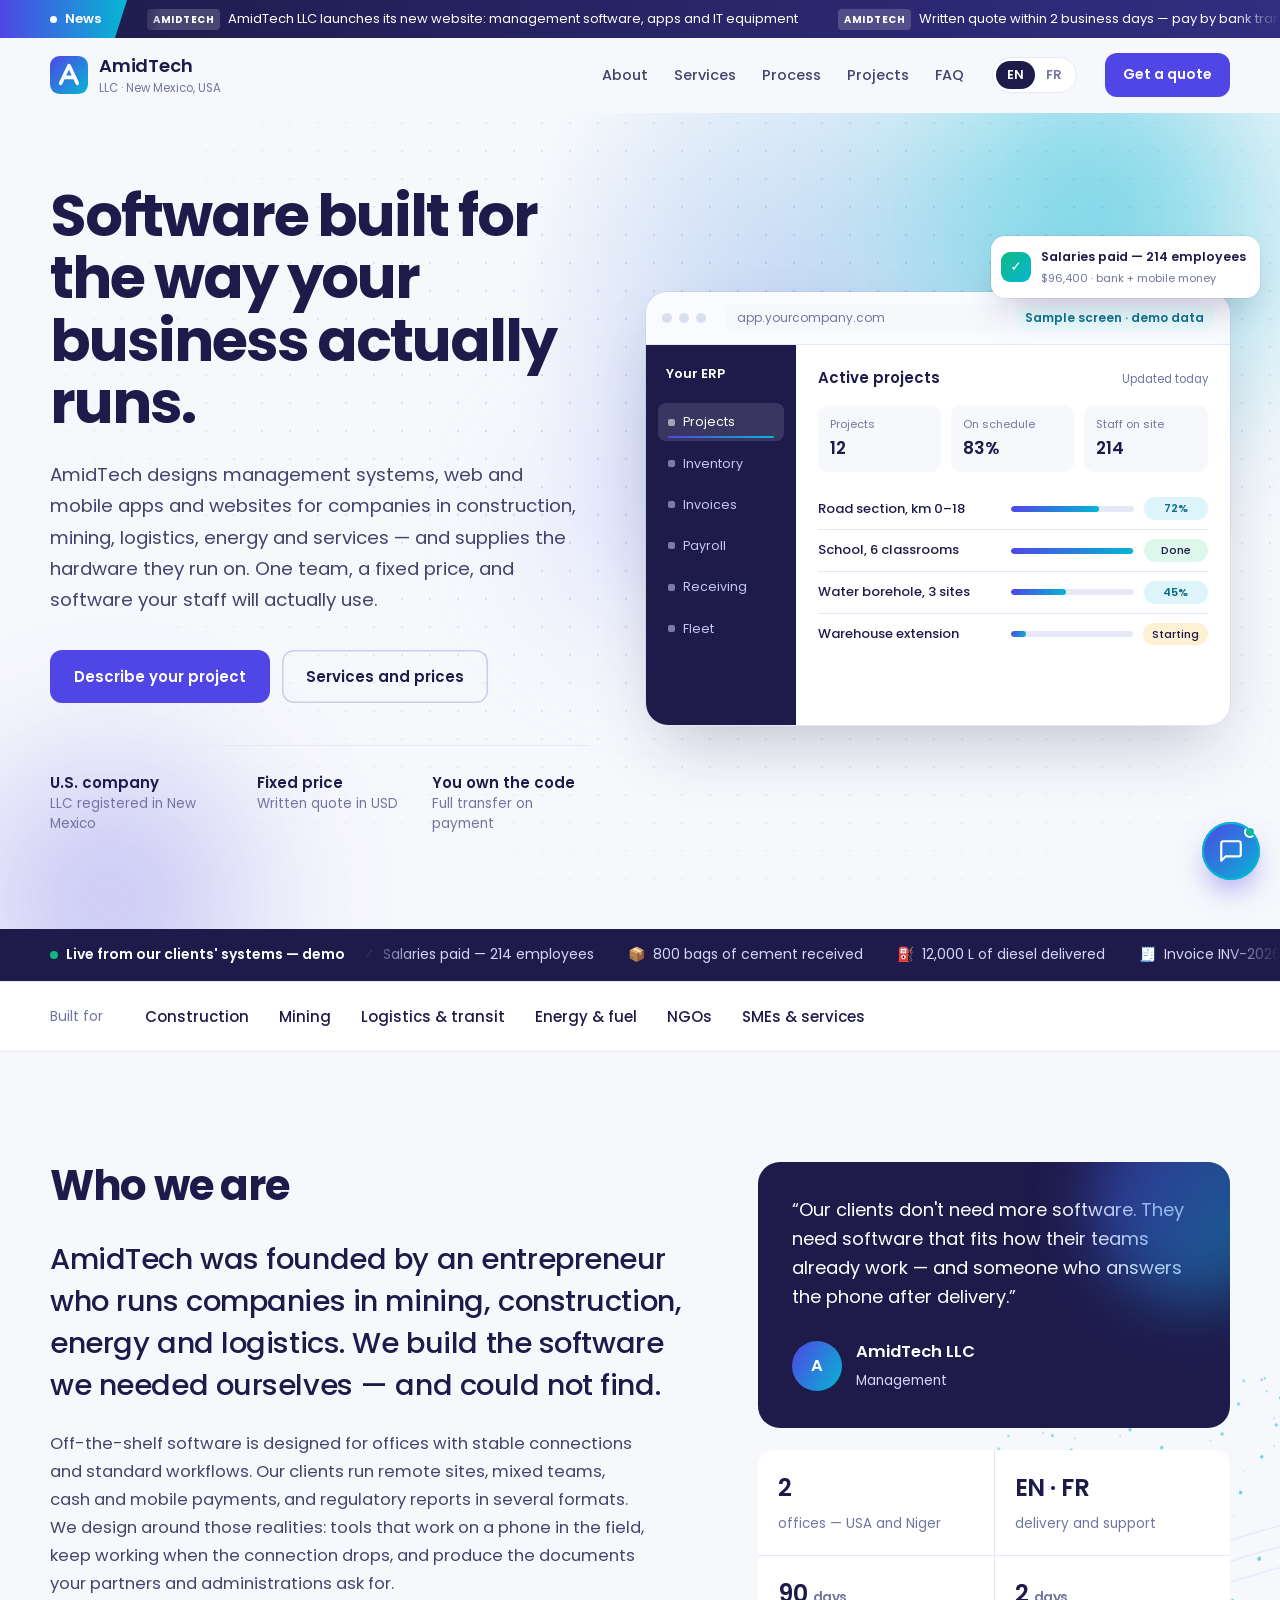
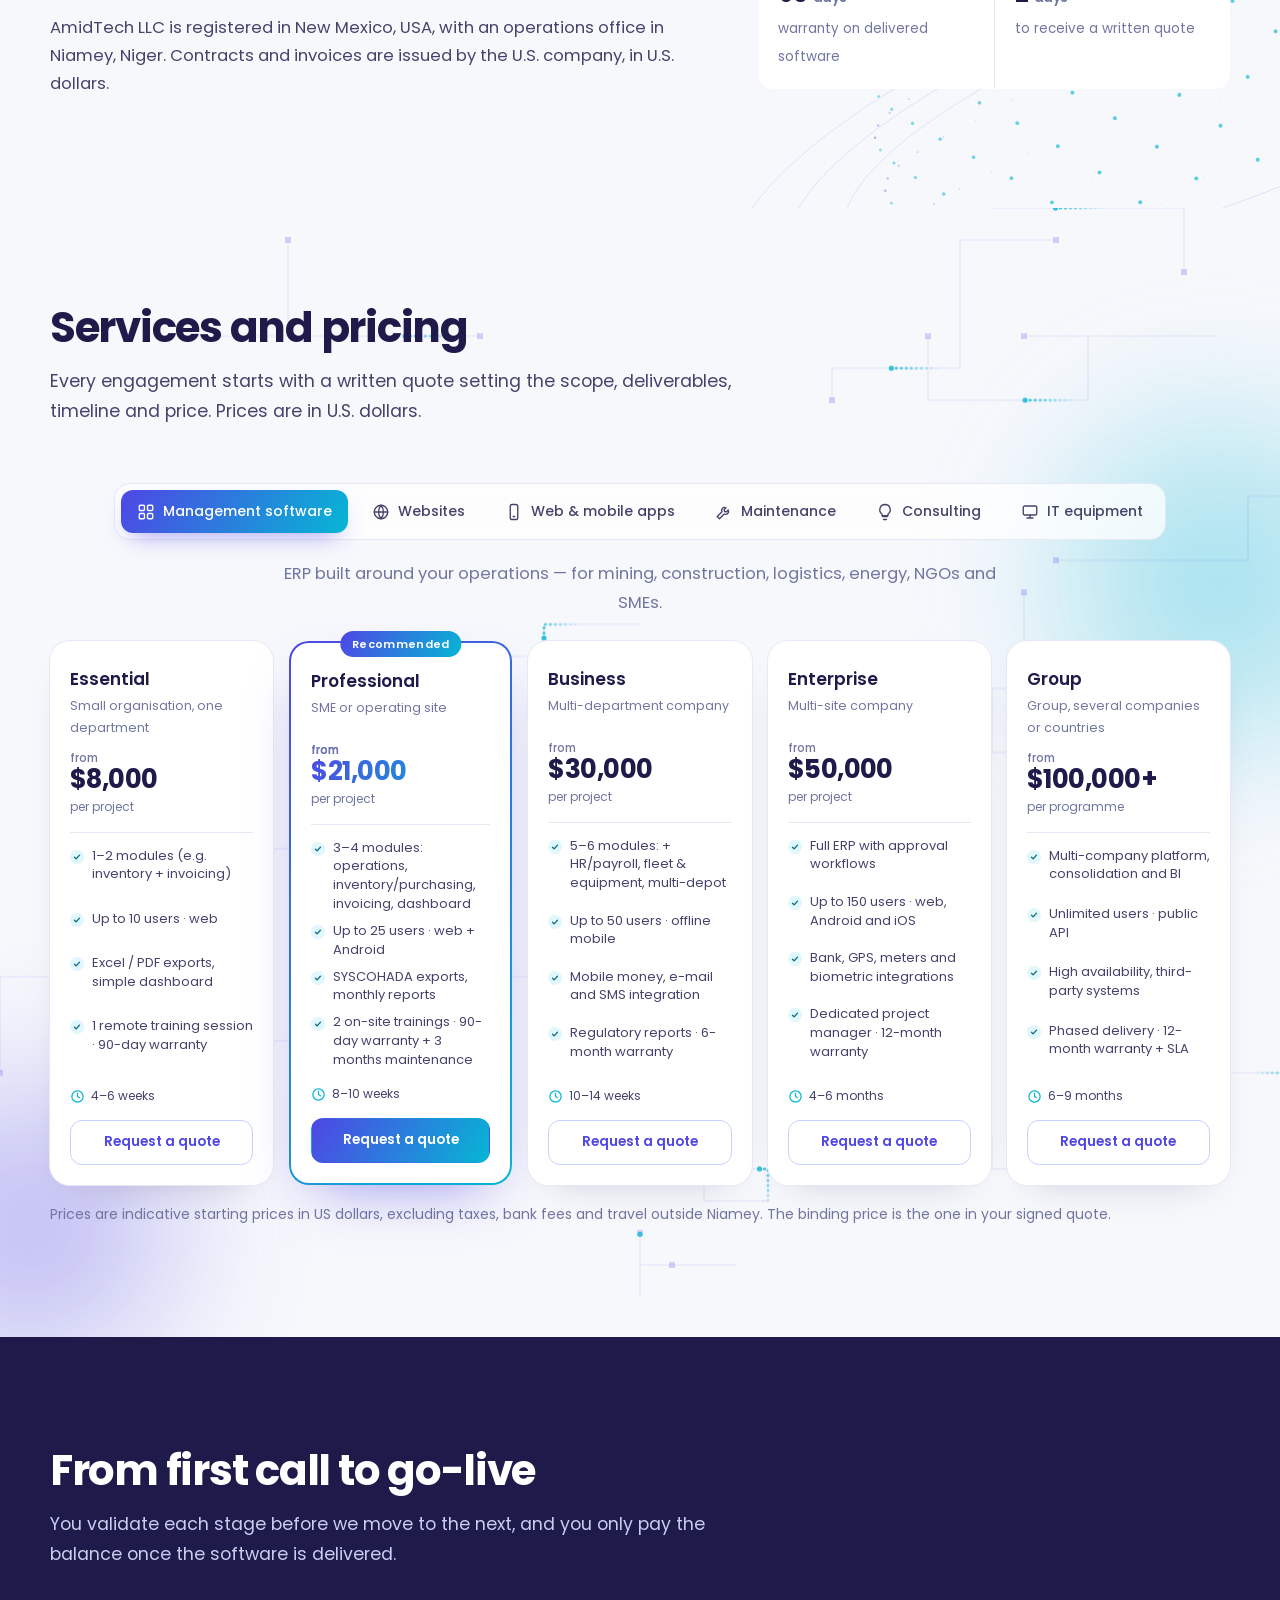
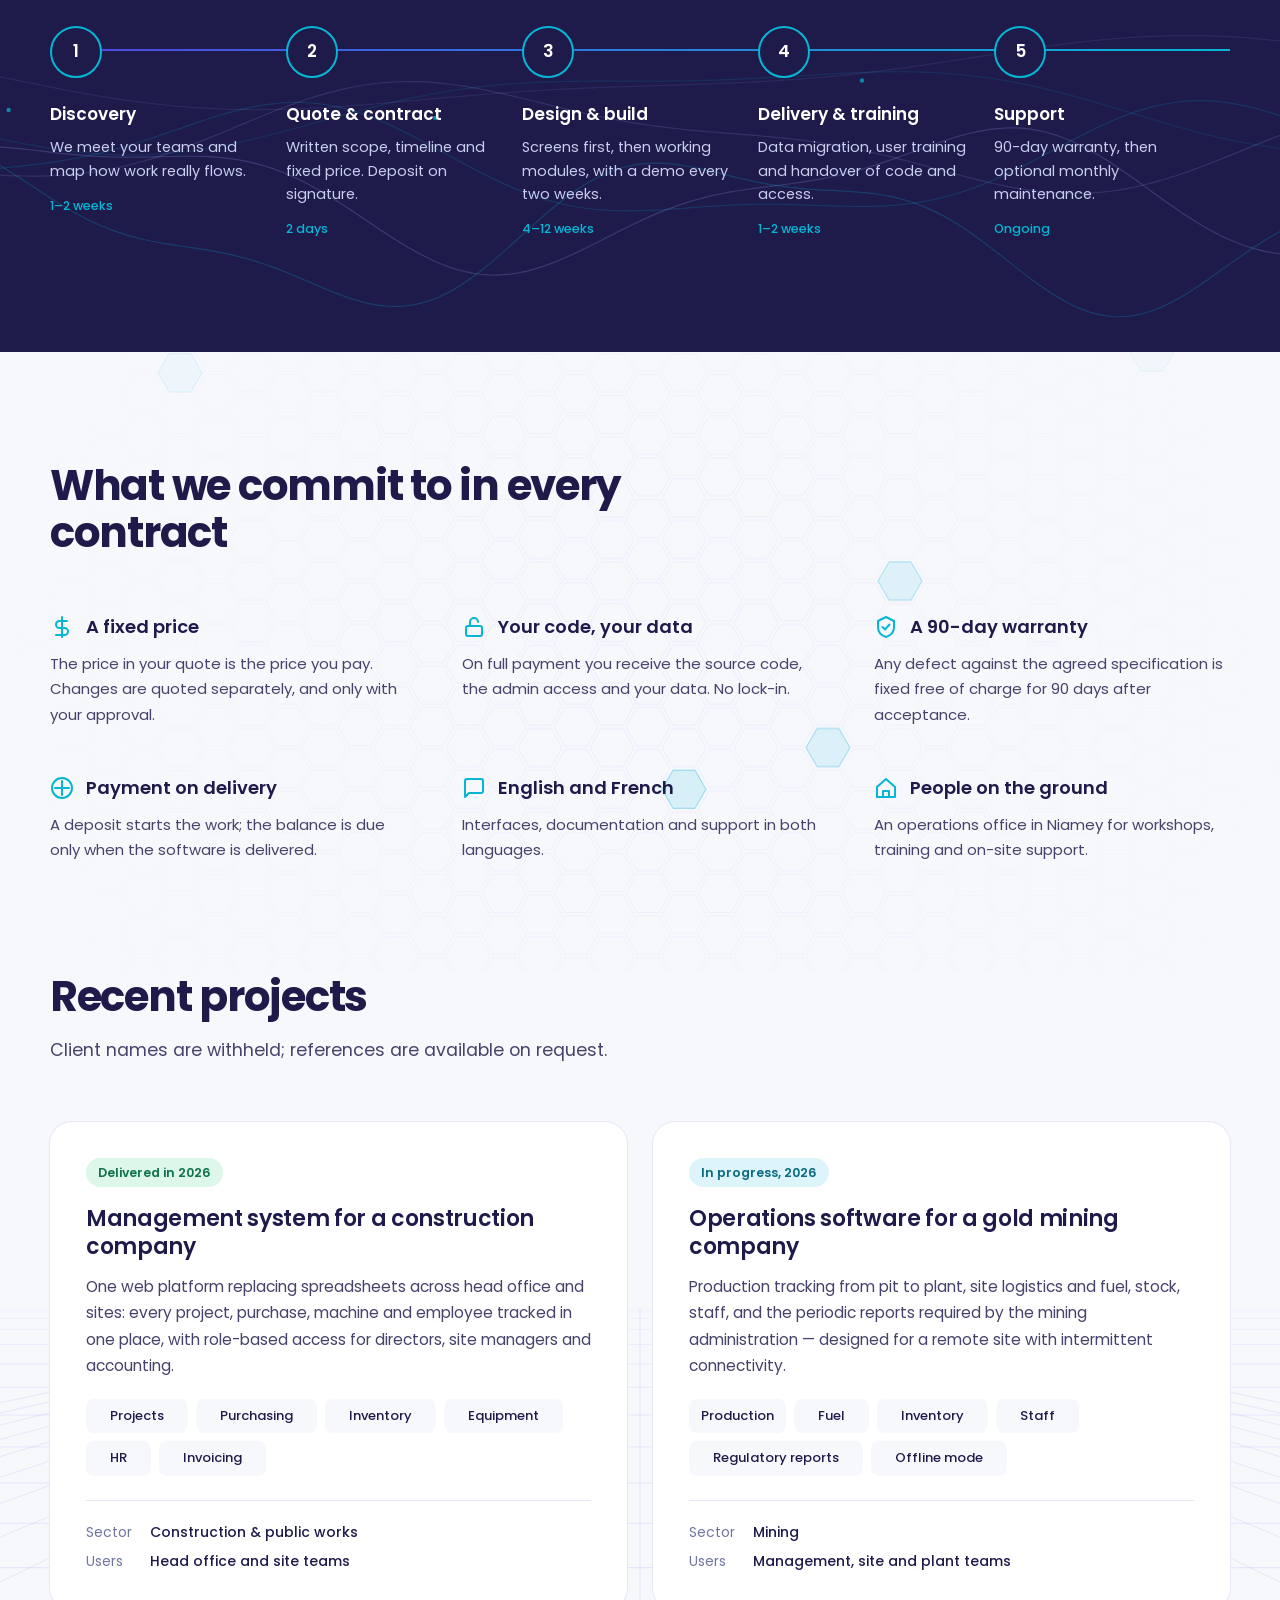
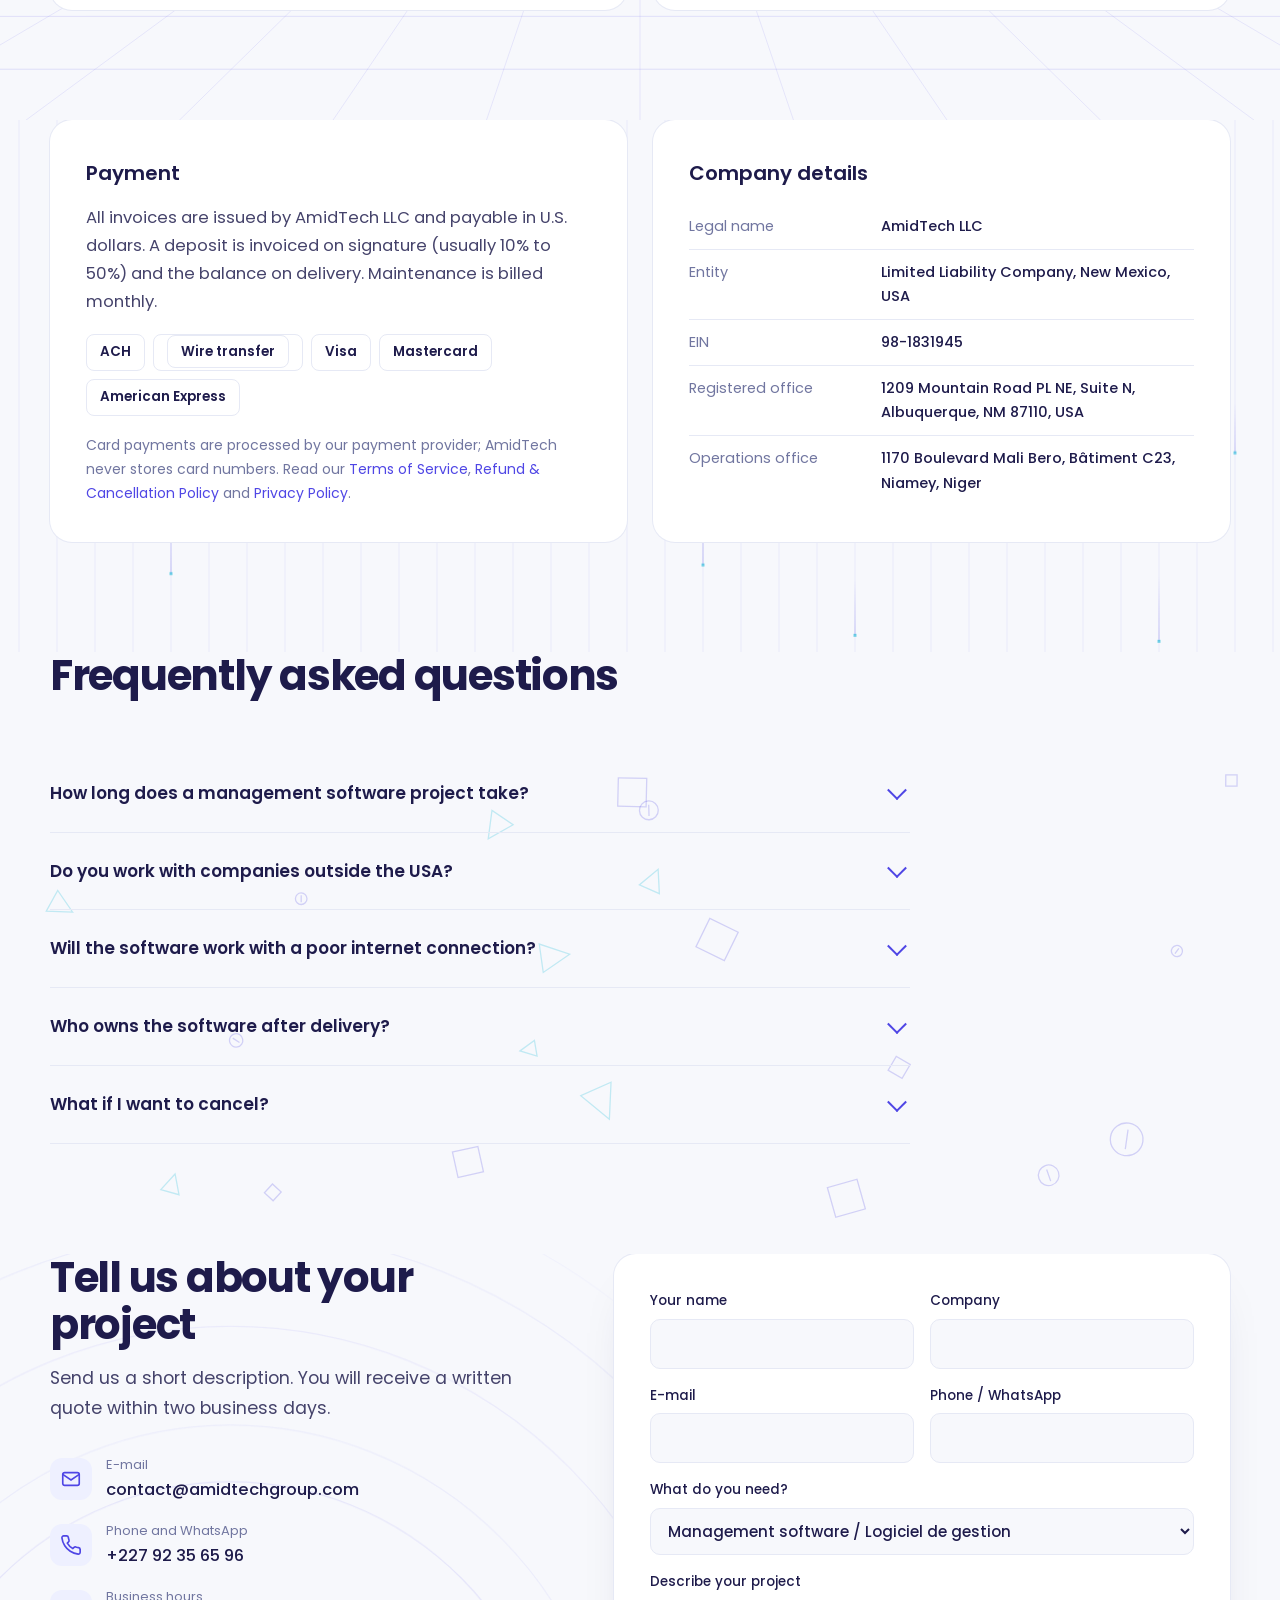
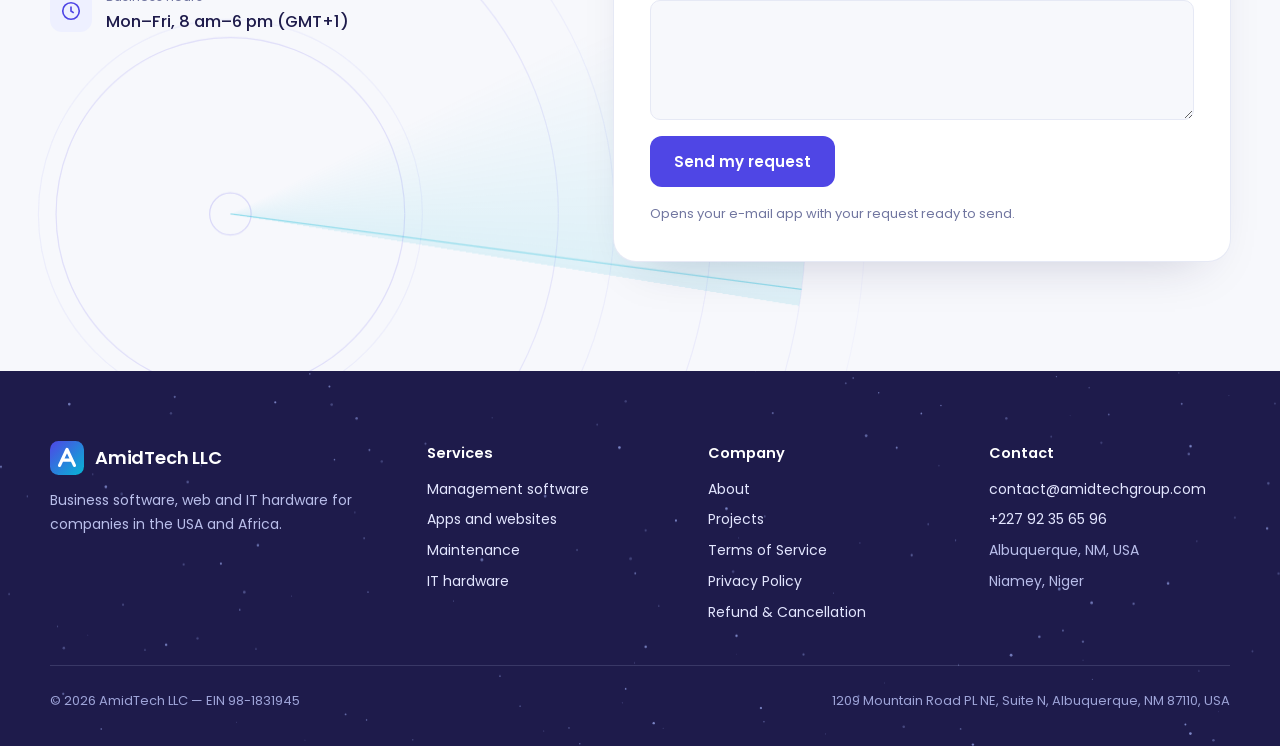
==== commit a05bc526: "Tiered pricing: 6 service tabs with plans (ERP 8k/21k/30k/50k/100k+, websites, apps, maintenance, co" ====
--- a/index.html
+++ b/index.html
@@ -384,6 +384,38 @@
 .cw-form button svg{width:18px;height:18px;stroke:#fff;fill:none;stroke-width:2}
 .cw-note{font-size:11px;color:#8A8FB5;text-align:center;padding:0 10px 10px;background:#F7F8FC}
 @media (max-width:620px){.cw{right:14px;bottom:14px}.cw-panel{height:min(540px,calc(100vh - 110px))}}
+
+/* ---- pricing tiers ---- */
+.pt-tabs{display:flex;gap:8px;flex-wrap:wrap;justify-content:center;margin:0 auto 26px;padding:6px;background:rgba(255,255,255,.75);backdrop-filter:blur(8px);border:1px solid var(--mist);border-radius:16px;width:fit-content;max-width:100%}
+.pt-tab{all:unset;cursor:pointer;display:flex;align-items:center;gap:8px;padding:10px 16px;border-radius:12px;font-size:14px;font-weight:500;color:var(--txt);transition:.2s}
+.pt-tab svg{width:18px;height:18px;stroke:currentColor;fill:none;stroke-width:1.8;stroke-linecap:round;stroke-linejoin:round}
+.pt-tab:hover{color:var(--ind)}.pt-tab:focus-visible{outline:2px solid var(--cy)}
+.pt-tab[aria-selected=true]{background:linear-gradient(120deg,#4F46E5,#06B6D4);color:#fff;box-shadow:0 10px 24px -10px rgba(79,70,229,.6)}
+.pt-pane[hidden]{display:none}.pt-pane{animation:paneIn .5s cubic-bezier(.2,.7,.2,1)}
+.pt-intro{text-align:center;color:var(--mut);margin:-6px auto 24px;max-width:46em}
+.pt-grid{display:grid;gap:16px;align-items:stretch}
+.pt-grid.n5{grid-template-columns:repeat(5,1fr)}.pt-grid.n4{grid-template-columns:repeat(4,1fr)}
+.pc{position:relative;background:#fff;border-radius:20px;padding:24px 20px 20px;box-shadow:0 0 0 1px var(--mist),0 16px 40px -28px rgba(30,27,75,.35);display:flex;flex-direction:column;transition:transform .25s,box-shadow .25s}
+.pc:hover{transform:translateY(-4px);box-shadow:0 0 0 1px #C7D2FE,0 24px 50px -24px rgba(79,70,229,.45)}
+.pc.rec{background:linear-gradient(#fff,#fff) padding-box,linear-gradient(135deg,#4F46E5,#06B6D4) border-box;border:2px solid transparent;box-shadow:0 24px 60px -26px rgba(79,70,229,.6)}
+.pc-badge{position:absolute;top:-12px;left:50%;transform:translateX(-50%);background:linear-gradient(120deg,#4F46E5,#06B6D4);color:#fff;font-size:11px;font-weight:600;padding:4px 12px;border-radius:999px;white-space:nowrap;letter-spacing:.3px}
+.pc h3{color:var(--ink);font-size:17px;font-weight:600}
+.pc-who{font-size:12.5px;color:var(--mut);margin:2px 0 14px;min-height:2.6em}
+.pc-price{font-size:26px;font-weight:700;color:var(--ink);letter-spacing:-.02em;line-height:1.1}
+.pc-price small{display:block;font-size:11.5px;font-weight:500;color:var(--mut);letter-spacing:0}
+.pc.rec .pc-price{background:linear-gradient(120deg,#4F46E5,#06B6D4);-webkit-background-clip:text;background-clip:text;color:transparent}
+.pc-unit{font-size:12px;color:var(--mut);margin:4px 0 14px;padding-bottom:14px;border-bottom:1px solid var(--mist)}
+.pc ul{list-style:none;display:grid;gap:8px;font-size:13px;flex:1;margin-bottom:14px}
+.pc li{padding-left:22px;position:relative;line-height:1.45}
+.pc li::before{content:"";position:absolute;left:0;top:.25em;width:14px;height:14px;border-radius:50%;background:#E0F7FB url("data:image/svg+xml,%3Csvg xmlns='http://www.w3.org/2000/svg' viewBox='0 0 24 24' fill='none' stroke='%230B6B80' stroke-width='3.2' stroke-linecap='round' stroke-linejoin='round'%3E%3Cpath d='M6 12.5l4 4 8-9'/%3E%3C/svg%3E") center/10px no-repeat}
+.pc-time{display:flex;align-items:center;gap:6px;font-size:12px;color:var(--txt);margin-bottom:14px}
+.pc-time svg{width:15px;height:15px;stroke:var(--cy);fill:none;stroke-width:2;stroke-linecap:round}
+.pc-cta{display:block;text-align:center;padding:10px 12px;border-radius:12px;font-size:13.5px;font-weight:600;border:1.5px solid #C7D2FE;color:var(--ind);transition:.2s}
+.pc-cta:hover{background:#EEF2FF}
+.pc.rec .pc-cta{background:linear-gradient(120deg,#4F46E5,#06B6D4);color:#fff;border-color:transparent}
+@media (max-width:1180px){.pt-grid.n5{grid-template-columns:repeat(3,1fr)}}
+@media (max-width:900px){.pt-grid.n5,.pt-grid.n4{grid-template-columns:repeat(2,1fr)}}
+@media (max-width:620px){.pt-grid.n5,.pt-grid.n4{grid-template-columns:1fr}.pt-tabs{justify-content:flex-start;flex-wrap:nowrap;overflow-x:auto;width:100%;border-radius:14px}.pt-tab{white-space:nowrap;padding:9px 13px}.pc-who{min-height:0}}
 @media (prefers-reduced-motion:reduce){.fxl,canvas.fxc{display:none}}
 @media (prefers-reduced-motion:reduce){.blob,.gridfx{animation:none!important}.net{display:none}}
 @media (prefers-reduced-motion:reduce){*{animation:none!important;transition:none!important;scroll-behavior:auto!important}}
@@ -536,46 +568,19 @@
 </div></section>
 
 <section class="sec bgfx" id="services"><div class="bg-anim" aria-hidden="true"><span class="blob b1"></span><span class="blob b2"></span><canvas class="fxc" data-fx="circuit"></canvas></div><div class="wrap">
-  <div class="sec-h"><h2><span class="en">Services and starting prices</span><span class="fr">Services et prix de départ</span></h2><p><span class="en">Every engagement starts with a written quote setting the scope, deliverables, timeline and price. Prices are in U.S. dollars.</span><span class="fr">Chaque mission commence par un devis écrit fixant le périmètre, les livrables, le délai et le prix. Les prix sont en dollars américains.</span></p></div>
-  <div class="svc">
-    <div class="svc-row">
-      <div class="svc-ic"><svg viewBox="0 0 24 24"><rect x="3" y="3" width="7" height="7" rx="1.5"/><rect x="14" y="3" width="7" height="7" rx="1.5"/><rect x="3" y="14" width="7" height="7" rx="1.5"/><rect x="14" y="14" width="7" height="7" rx="1.5"/></svg></div>
-      <div><h3><span class="en">Custom management software</span><span class="fr">Logiciel de gestion sur mesure</span></h3><p><span class="en">An ERP shaped around your operations.</span><span class="fr">Un ERP construit autour de vos opérations.</span></p></div>
-      <ul><li><span class="en">Projects, sites, production tracking</span><span class="fr">Chantiers, sites, suivi de production</span></li><li><span class="en">Purchasing, inventory, fleet and equipment</span><span class="fr">Achats, stocks, flotte et engins</span></li><li><span class="en">HR, payroll, invoicing, dashboards</span><span class="fr">RH, paie, facturation, tableaux de bord</span></li><li><span class="en">User roles, audit trail, training</span><span class="fr">Rôles utilisateurs, traçabilité, formation</span></li></ul>
-      <div class="pr"><strong><span class="en">from $8,000</span><span class="fr">dès 8 000 $</span></strong><span class="en">typical projects $8,000–30,000</span><span class="fr">≈ 4,6 M FCFA · projets types 8 000–30 000 $</span></div>
-    </div>
-    <div class="svc-row">
-      <div class="svc-ic"><svg viewBox="0 0 24 24"><rect x="6" y="2" width="12" height="20" rx="2.5"/><path d="M11 18h2"/></svg></div>
-      <div><h3><span class="en">Web and mobile applications</span><span class="fr">Applications web et mobiles</span></h3><p><span class="en">For your customers or your field teams.</span><span class="fr">Pour vos clients ou vos équipes terrain.</span></p></div>
-      <ul><li><span class="en">Android, iOS and web</span><span class="fr">Android, iOS et web</span></li><li><span class="en">Offline data capture and sync</span><span class="fr">Saisie hors connexion et synchronisation</span></li><li><span class="en">Customer portals, ordering, booking</span><span class="fr">Portails clients, commandes, réservations</span></li><li><span class="en">Mobile money and card payments</span><span class="fr">Paiement mobile money et carte</span></li></ul>
-      <div class="pr"><strong><span class="en">from $4,000</span><span class="fr">dès 4 000 $</span></strong><span class="en">per application</span><span class="fr">≈ 2,3 M FCFA · par application</span></div>
-    </div>
-    <div class="svc-row">
-      <div class="svc-ic"><svg viewBox="0 0 24 24"><circle cx="12" cy="12" r="9"/><path d="M3 12h18M12 3c2.8 3 2.8 15 0 18M12 3c-2.8 3-2.8 15 0 18"/></svg></div>
-      <div><h3><span class="en">Websites</span><span class="fr">Sites internet</span></h3><p><span class="en">A site that earns the trust of partners and lenders.</span><span class="fr">Un site qui inspire confiance aux partenaires et financeurs.</span></p></div>
-      <ul><li><span class="en">Corporate and institutional sites</span><span class="fr">Sites d'entreprise et institutionnels</span></li><li><span class="en">Bilingual, fast, mobile-ready</span><span class="fr">Bilingues, rapides, adaptés au mobile</span></li><li><span class="en">Domain, hosting and business e-mail</span><span class="fr">Domaine, hébergement, e-mail professionnel</span></li><li><span class="en">Legal pages and search visibility</span><span class="fr">Pages légales et référencement</span></li></ul>
-      <div class="pr"><strong><span class="en">from $900</span><span class="fr">dès 900 $</span></strong><span class="en">per website</span><span class="fr">≈ 520 000 FCFA · par site</span></div>
-    </div>
-    <div class="svc-row">
-      <div class="svc-ic"><svg viewBox="0 0 24 24"><path d="M14.7 6.3a4 4 0 0 0-5.4 5.4L3 18l3 3 6.3-6.3a4 4 0 0 0 5.4-5.4l-2.6 2.6-2.4-.6-.6-2.4z"/></svg></div>
-      <div><h3><span class="en">Maintenance and hosting</span><span class="fr">Maintenance et hébergement</span></h3><p><span class="en">We stay on after delivery.</span><span class="fr">Nous restons après la livraison.</span></p></div>
-      <ul><li><span class="en">Updates, backups, monitoring</span><span class="fr">Mises à jour, sauvegardes, surveillance</span></li><li><span class="en">User support by phone and WhatsApp</span><span class="fr">Assistance par téléphone et WhatsApp</span></li><li><span class="en">Small improvements each month</span><span class="fr">Petites évolutions chaque mois</span></li></ul>
-      <div class="pr"><strong><span class="en">from $90</span><span class="fr">dès 90 $</span></strong><span class="en">per month, cancel anytime</span><span class="fr">≈ 52 000 FCFA · par mois, sans engagement</span></div>
-    </div>
-    <div class="svc-row">
-      <div class="svc-ic"><svg viewBox="0 0 24 24"><path d="M9 18h6M10 21h4M12 3a6 6 0 0 0-3.5 10.9c.6.4 1 1.1 1 1.9V16h5v-.2c0-.8.4-1.5 1-1.9A6 6 0 0 0 12 3z"/></svg></div>
-      <div><h3><span class="en">IT consulting</span><span class="fr">Conseil informatique</span></h3><p><span class="en">Plan before you spend.</span><span class="fr">Planifier avant d'investir.</span></p></div>
-      <ul><li><span class="en">Digital audits and specifications</span><span class="fr">Audits numériques et cahiers des charges</span></li><li><span class="en">Technical sections of tenders</span><span class="fr">Volets techniques d'appels d'offres</span></li><li><span class="en">IT architecture and staff training</span><span class="fr">Architecture informatique et formation</span></li></ul>
-      <div class="pr"><strong><span class="en">from $300</span><span class="fr">dès 300 $</span></strong><span class="en">per day, on site or remote</span><span class="fr">≈ 170 000 FCFA · par jour, sur site ou à distance</span></div>
-    </div>
-    <div class="svc-row">
-      <div class="svc-ic"><svg viewBox="0 0 24 24"><rect x="2" y="4" width="20" height="13" rx="2"/><path d="M8 21h8M12 17v4"/></svg></div>
-      <div><h3><span class="en">IT hardware supply</span><span class="fr">Fourniture de matériel informatique</span></h3><p><span class="en">Sourced, configured and delivered.</span><span class="fr">Sourcé, configuré et livré.</span></p></div>
-      <ul><li><span class="en">Computers, workstations, servers</span><span class="fr">Ordinateurs, stations de travail, serveurs</span></li><li><span class="en">GPUs and networking equipment</span><span class="fr">Cartes graphiques et équipements réseau</span></li><li><span class="en">Authorized distributors, manufacturer warranty</span><span class="fr">Distributeurs agréés, garantie constructeur</span></li></ul>
-      <div class="pr"><strong><span class="en">on quote</span><span class="fr">sur devis</span></strong><span class="en">itemized per order</span><span class="fr">détaillé par commande</span></div>
-    </div>
-  </div>
-  <p class="svc-note"><span class="en">Starting prices are indicative. The binding price is the one in your signed quote.</span><span class="fr">Les prix de départ sont indicatifs. Le prix ferme est celui de votre devis signé.</span></p>
+  <div class="sec-h"><h2><span class="en">Services and pricing</span><span class="fr">Services et tarifs</span></h2><p><span class="en">Every engagement starts with a written quote setting the scope, deliverables, timeline and price. Prices are in U.S. dollars.</span><span class="fr">Chaque mission commence par un devis écrit fixant le périmètre, les livrables, le délai et le prix. Les prix sont en dollars américains.</span></p></div>
+<!-- PRICING:START -->
+<div class="pt" id="pricing">
+<div class="pt-tabs" role="tablist" aria-label="Services"><button type="button" role="tab" class="pt-tab" id="pt-erp" aria-controls="pp-erp" aria-selected="true"><svg viewBox="0 0 24 24"><rect x="3" y="3" width="7" height="7" rx="1.5"/><rect x="14" y="3" width="7" height="7" rx="1.5"/><rect x="3" y="14" width="7" height="7" rx="1.5"/><rect x="14" y="14" width="7" height="7" rx="1.5"/></svg><span class="en">Management software</span><span class="fr">Logiciel de gestion</span></button><button type="button" role="tab" class="pt-tab" id="pt-web" aria-controls="pp-web" aria-selected="false"><svg viewBox="0 0 24 24"><circle cx="12" cy="12" r="9"/><path d="M3 12h18M12 3a14 14 0 0 1 0 18M12 3a14 14 0 0 0 0 18"/></svg><span class="en">Websites</span><span class="fr">Sites internet</span></button><button type="button" role="tab" class="pt-tab" id="pt-apps" aria-controls="pp-apps" aria-selected="false"><svg viewBox="0 0 24 24"><rect x="7" y="2" width="10" height="20" rx="2.5"/><path d="M11 18h2"/></svg><span class="en">Web & mobile apps</span><span class="fr">Applications</span></button><button type="button" role="tab" class="pt-tab" id="pt-maint" aria-controls="pp-maint" aria-selected="false"><svg viewBox="0 0 24 24"><path d="M14.7 6.3a4 4 0 0 0-5.4 5.4L3 18l3 3 6.3-6.3a4 4 0 0 0 5.4-5.4l-2.6 2.6-2.4-.6-.6-2.4z"/></svg><span class="en">Maintenance</span><span class="fr">Maintenance</span></button><button type="button" role="tab" class="pt-tab" id="pt-consult" aria-controls="pp-consult" aria-selected="false"><svg viewBox="0 0 24 24"><path d="M9 18h6M10 22h4M12 2a7 7 0 0 0-4 12.7V17h8v-2.3A7 7 0 0 0 12 2z"/></svg><span class="en">Consulting</span><span class="fr">Conseil</span></button><button type="button" role="tab" class="pt-tab" id="pt-hw" aria-controls="pp-hw" aria-selected="false"><svg viewBox="0 0 24 24"><rect x="3" y="4" width="18" height="12" rx="2"/><path d="M8 20h8M12 16v4"/></svg><span class="en">IT equipment</span><span class="fr">Matériel</span></button></div>
+<div class="pt-pane" id="pp-erp" role="tabpanel" aria-labelledby="pt-erp"><p class="pt-intro"><span class="en">ERP built around your operations — for mining, construction, logistics, energy, NGOs and SMEs.</span><span class="fr">ERP construit autour de vos opérations — mines, BTP, logistique, énergie, ONG et PME.</span></p><div class="pt-grid n5"><div class="pc"><h3><span class="en">Essential</span><span class="fr">Essentiel</span></h3><p class="pc-who"><span class="en">Small organisation, one department</span><span class="fr">Petite structure, un service</span></p><div class="pc-price"><small><span class="en">from</span><span class="fr">dès</span></small><span class="en">$8,000</span><span class="fr">8 000 $</span></div><div class="pc-unit"><span class="en">per project</span><span class="fr">par projet</span><span class="fr"> · ≈ 4,6 M FCFA</span></div><ul><li><span class="en">1–2 modules (e.g. inventory + invoicing)</span><span class="fr">1 à 2 modules (ex. stocks + facturation)</span></li><li><span class="en">Up to 10 users · web</span><span class="fr">Jusqu'à 10 utilisateurs · web</span></li><li><span class="en">Excel / PDF exports, simple dashboard</span><span class="fr">Exports Excel / PDF, tableau de bord simple</span></li><li><span class="en">1 remote training session · 90-day warranty</span><span class="fr">1 formation à distance · garantie 90 jours</span></li></ul><div class="pc-time"><svg viewBox="0 0 24 24"><circle cx="12" cy="12" r="9"/><path d="M12 7v5l3 2"/></svg><span class="en">4–6 weeks</span><span class="fr">4 à 6 semaines</span></div><a class="pc-cta" href="#contact" data-need="Management software" data-plan="Essential" data-plan-fr="Essentiel"><span class="en">Request a quote</span><span class="fr">Demander un devis</span></a></div><div class="pc rec"><span class="pc-badge"><span class="en">Recommended</span><span class="fr">Recommandé</span></span><h3><span class="en">Professional</span><span class="fr">Professionnel</span></h3><p class="pc-who"><span class="en">SME or operating site</span><span class="fr">PME ou site d'exploitation</span></p><div class="pc-price"><small><span class="en">from</span><span class="fr">dès</span></small><span class="en">$21,000</span><span class="fr">21 000 $</span></div><div class="pc-unit"><span class="en">per project</span><span class="fr">par projet</span><span class="fr"> · ≈ 12,1 M FCFA</span></div><ul><li><span class="en">3–4 modules: operations, inventory/purchasing, invoicing, dashboard</span><span class="fr">3 à 4 modules : exploitation, stocks/achats, facturation, tableau de bord</span></li><li><span class="en">Up to 25 users · web + Android</span><span class="fr">Jusqu'à 25 utilisateurs · web + Android</span></li><li><span class="en">SYSCOHADA exports, monthly reports</span><span class="fr">Exports SYSCOHADA, rapports mensuels</span></li><li><span class="en">2 on-site trainings · 90-day warranty + 3 months maintenance</span><span class="fr">2 formations sur site · garantie 90 jours + 3 mois de maintenance</span></li></ul><div class="pc-time"><svg viewBox="0 0 24 24"><circle cx="12" cy="12" r="9"/><path d="M12 7v5l3 2"/></svg><span class="en">8–10 weeks</span><span class="fr">8 à 10 semaines</span></div><a class="pc-cta" href="#contact" data-need="Management software" data-plan="Professional" data-plan-fr="Professionnel"><span class="en">Request a quote</span><span class="fr">Demander un devis</span></a></div><div class="pc"><h3><span class="en">Business</span><span class="fr">Business</span></h3><p class="pc-who"><span class="en">Multi-department company</span><span class="fr">Entreprise multi-services</span></p><div class="pc-price"><small><span class="en">from</span><span class="fr">dès</span></small><span class="en">$30,000</span><span class="fr">30 000 $</span></div><div class="pc-unit"><span class="en">per project</span><span class="fr">par projet</span><span class="fr"> · ≈ 17,2 M FCFA</span></div><ul><li><span class="en">5–6 modules: + HR/payroll, fleet & equipment, multi-depot</span><span class="fr">5 à 6 modules : + RH/paie, flotte et engins, multi-dépôts</span></li><li><span class="en">Up to 50 users · offline mobile</span><span class="fr">Jusqu'à 50 utilisateurs · mobile hors connexion</span></li><li><span class="en">Mobile money, e-mail and SMS integration</span><span class="fr">Intégration mobile money, e-mail et SMS</span></li><li><span class="en">Regulatory reports · 6-month warranty</span><span class="fr">Rapports réglementaires · garantie 6 mois</span></li></ul><div class="pc-time"><svg viewBox="0 0 24 24"><circle cx="12" cy="12" r="9"/><path d="M12 7v5l3 2"/></svg><span class="en">10–14 weeks</span><span class="fr">10 à 14 semaines</span></div><a class="pc-cta" href="#contact" data-need="Management software" data-plan="Business" data-plan-fr="Business"><span class="en">Request a quote</span><span class="fr">Demander un devis</span></a></div><div class="pc"><h3><span class="en">Enterprise</span><span class="fr">Entreprise</span></h3><p class="pc-who"><span class="en">Multi-site company</span><span class="fr">Entreprise multi-sites</span></p><div class="pc-price"><small><span class="en">from</span><span class="fr">dès</span></small><span class="en">$50,000</span><span class="fr">50 000 $</span></div><div class="pc-unit"><span class="en">per project</span><span class="fr">par projet</span><span class="fr"> · ≈ 28,8 M FCFA</span></div><ul><li><span class="en">Full ERP with approval workflows</span><span class="fr">ERP complet avec circuits de validation</span></li><li><span class="en">Up to 150 users · web, Android and iOS</span><span class="fr">Jusqu'à 150 utilisateurs · web, Android et iOS</span></li><li><span class="en">Bank, GPS, meters and biometric integrations</span><span class="fr">Intégrations banques, GPS, compteurs, biométrie</span></li><li><span class="en">Dedicated project manager · 12-month warranty</span><span class="fr">Chef de projet dédié · garantie 12 mois</span></li></ul><div class="pc-time"><svg viewBox="0 0 24 24"><circle cx="12" cy="12" r="9"/><path d="M12 7v5l3 2"/></svg><span class="en">4–6 months</span><span class="fr">4 à 6 mois</span></div><a class="pc-cta" href="#contact" data-need="Management software" data-plan="Enterprise" data-plan-fr="Entreprise"><span class="en">Request a quote</span><span class="fr">Demander un devis</span></a></div><div class="pc"><h3><span class="en">Group</span><span class="fr">Groupe</span></h3><p class="pc-who"><span class="en">Group, several companies or countries</span><span class="fr">Groupe, plusieurs sociétés ou pays</span></p><div class="pc-price"><small><span class="en">from</span><span class="fr">dès</span></small><span class="en">$100,000+</span><span class="fr">100 000 $+</span></div><div class="pc-unit"><span class="en">per programme</span><span class="fr">par programme</span><span class="fr"> · ≈ 57,5 M FCFA</span></div><ul><li><span class="en">Multi-company platform, consolidation and BI</span><span class="fr">Plateforme multi-sociétés, consolidation et BI</span></li><li><span class="en">Unlimited users · public API</span><span class="fr">Utilisateurs illimités · API publique</span></li><li><span class="en">High availability, third-party systems</span><span class="fr">Haute disponibilité, systèmes tiers</span></li><li><span class="en">Phased delivery · 12-month warranty + SLA</span><span class="fr">Livraison par phases · garantie 12 mois + SLA</span></li></ul><div class="pc-time"><svg viewBox="0 0 24 24"><circle cx="12" cy="12" r="9"/><path d="M12 7v5l3 2"/></svg><span class="en">6–9 months</span><span class="fr">6 à 9 mois</span></div><a class="pc-cta" href="#contact" data-need="Management software" data-plan="Group" data-plan-fr="Groupe"><span class="en">Request a quote</span><span class="fr">Demander un devis</span></a></div></div></div>
+<div class="pt-pane" id="pp-web" role="tabpanel" aria-labelledby="pt-web" hidden><p class="pt-intro"><span class="en">Corporate, institutional and online-sales websites — fast, bilingual and mobile-ready.</span><span class="fr">Sites d'entreprise, institutionnels et de vente en ligne — rapides, bilingues et adaptés au mobile.</span></p><div class="pt-grid n4"><div class="pc"><h3><span class="en">Showcase</span><span class="fr">Vitrine</span></h3><p class="pc-who"><span class="en">Small business, association</span><span class="fr">Petite entreprise, association</span></p><div class="pc-price"><small><span class="en">from</span><span class="fr">dès</span></small><span class="en">$900</span><span class="fr">900 $</span></div><div class="pc-unit"><span class="en">per website</span><span class="fr">par site</span><span class="fr"> · ≈ 520 000 FCFA</span></div><ul><li><span class="en">Up to 5 pages · 1 language</span><span class="fr">Jusqu'à 5 pages · 1 langue</span></li><li><span class="en">Contact form and WhatsApp button</span><span class="fr">Formulaire de contact et bouton WhatsApp</span></li><li><span class="en">Domain + 1 e-mail address (1st year)</span><span class="fr">Domaine + 1 adresse e-mail (1re année)</span></li><li><span class="en">Legal notice page</span><span class="fr">Page mentions légales</span></li></ul><div class="pc-time"><svg viewBox="0 0 24 24"><circle cx="12" cy="12" r="9"/><path d="M12 7v5l3 2"/></svg><span class="en">1–2 weeks</span><span class="fr">1 à 2 semaines</span></div><a class="pc-cta" href="#contact" data-need="Website" data-plan="Showcase" data-plan-fr="Vitrine"><span class="en">Request a quote</span><span class="fr">Demander un devis</span></a></div><div class="pc rec"><span class="pc-badge"><span class="en">Recommended</span><span class="fr">Recommandé</span></span><h3><span class="en">Professional</span><span class="fr">Professionnel</span></h3><p class="pc-who"><span class="en">SME, firm, NGO</span><span class="fr">PME, cabinet, ONG</span></p><div class="pc-price"><small><span class="en">from</span><span class="fr">dès</span></small><span class="en">$1,800</span><span class="fr">1 800 $</span></div><div class="pc-unit"><span class="en">per website</span><span class="fr">par site</span><span class="fr"> · ≈ 1 M FCFA</span></div><ul><li><span class="en">Up to 10 pages + news/blog</span><span class="fr">Jusqu'à 10 pages + actualités</span></li><li><span class="en">2 languages (FR/EN)</span><span class="fr">2 langues (FR/EN)</span></li><li><span class="en">Gallery, basic SEO</span><span class="fr">Galerie, référencement de base</span></li><li><span class="en">Domain + 5 e-mail addresses · privacy page</span><span class="fr">Domaine + 5 adresses e-mail · page confidentialité</span></li></ul><div class="pc-time"><svg viewBox="0 0 24 24"><circle cx="12" cy="12" r="9"/><path d="M12 7v5l3 2"/></svg><span class="en">2–3 weeks</span><span class="fr">2 à 3 semaines</span></div><a class="pc-cta" href="#contact" data-need="Website" data-plan="Professional" data-plan-fr="Professionnel"><span class="en">Request a quote</span><span class="fr">Demander un devis</span></a></div><div class="pc"><h3><span class="en">Premium</span><span class="fr">Premium</span></h3><p class="pc-who"><span class="en">Companies that want to stand out</span><span class="fr">Sociétés qui veulent se démarquer</span></p><div class="pc-price"><small><span class="en">from</span><span class="fr">dès</span></small><span class="en">$3,500</span><span class="fr">3 500 $</span></div><div class="pc-unit"><span class="en">per website</span><span class="fr">par site</span><span class="fr"> · ≈ 2 M FCFA</span></div><ul><li><span class="en">Up to 15 pages, custom design</span><span class="fr">Jusqu'à 15 pages, design sur mesure</span></li><li><span class="en">Animations, chat assistant, news bar</span><span class="fr">Animations, assistant de discussion, bandeau d'actualités</span></li><li><span class="en">Multilingual · 10 e-mail addresses</span><span class="fr">Multilingue · 10 adresses e-mail</span></li><li><span class="en">Full legal pages (terms, privacy, refund)</span><span class="fr">Pages légales complètes (CGV, confidentialité, remboursement)</span></li></ul><div class="pc-time"><svg viewBox="0 0 24 24"><circle cx="12" cy="12" r="9"/><path d="M12 7v5l3 2"/></svg><span class="en">3–5 weeks</span><span class="fr">3 à 5 semaines</span></div><a class="pc-cta" href="#contact" data-need="Website" data-plan="Premium" data-plan-fr="Premium"><span class="en">Request a quote</span><span class="fr">Demander un devis</span></a></div><div class="pc"><h3><span class="en">E-commerce / Platform</span><span class="fr">E-commerce / Plateforme</span></h3><p class="pc-who"><span class="en">Online sales, bookings, client area</span><span class="fr">Vente en ligne, réservations, espace client</span></p><div class="pc-price"><small><span class="en">from</span><span class="fr">dès</span></small><span class="en">$6,000+</span><span class="fr">6 000 $+</span></div><div class="pc-unit"><span class="en">per project</span><span class="fr">par projet</span><span class="fr"> · ≈ 3,5 M FCFA</span></div><ul><li><span class="en">Unlimited catalogue + client accounts</span><span class="fr">Catalogue illimité + comptes clients</span></li><li><span class="en">Online payment: card and mobile money</span><span class="fr">Paiement en ligne : carte et mobile money</span></li><li><span class="en">Orders, invoices, stock sync</span><span class="fr">Commandes, factures, synchronisation des stocks</span></li><li><span class="en">Multilingual · unlimited e-mail</span><span class="fr">Multilingue · e-mails illimités</span></li></ul><div class="pc-time"><svg viewBox="0 0 24 24"><circle cx="12" cy="12" r="9"/><path d="M12 7v5l3 2"/></svg><span class="en">6–10 weeks</span><span class="fr">6 à 10 semaines</span></div><a class="pc-cta" href="#contact" data-need="Website" data-plan="E-commerce / Platform" data-plan-fr="E-commerce / Plateforme"><span class="en">Request a quote</span><span class="fr">Demander un devis</span></a></div></div></div>
+<div class="pt-pane" id="pp-apps" role="tabpanel" aria-labelledby="pt-apps" hidden><p class="pt-intro"><span class="en">Client portals, field apps, bookings and delivery tracking.</span><span class="fr">Portails clients, applications terrain, réservations et suivi de livraisons.</span></p><div class="pt-grid n4"><div class="pc"><h3><span class="en">Starter</span><span class="fr">Starter</span></h3><p class="pc-who"><span class="en">A first simple app</span><span class="fr">Une première application simple</span></p><div class="pc-price"><small><span class="en">from</span><span class="fr">dès</span></small><span class="en">$4,000</span><span class="fr">4 000 $</span></div><div class="pc-unit"><span class="en">per app</span><span class="fr">par application</span><span class="fr"> · ≈ 2,3 M FCFA</span></div><ul><li><span class="en">1 platform, 5–8 screens</span><span class="fr">1 plateforme, 5 à 8 écrans</span></li><li><span class="en">Web link or Android APK</span><span class="fr">Lien web ou APK Android</span></li><li><span class="en">90-day warranty</span><span class="fr">Garantie 90 jours</span></li></ul><div class="pc-time"><svg viewBox="0 0 24 24"><circle cx="12" cy="12" r="9"/><path d="M12 7v5l3 2"/></svg><span class="en">4–6 weeks</span><span class="fr">4 à 6 semaines</span></div><a class="pc-cta" href="#contact" data-need="Web or mobile application" data-plan="Starter" data-plan-fr="Starter"><span class="en">Request a quote</span><span class="fr">Demander un devis</span></a></div><div class="pc rec"><span class="pc-badge"><span class="en">Recommended</span><span class="fr">Recommandé</span></span><h3><span class="en">Standard</span><span class="fr">Standard</span></h3><p class="pc-who"><span class="en">Customer or field teams app</span><span class="fr">Application clients ou équipes terrain</span></p><div class="pc-price"><small><span class="en">from</span><span class="fr">dès</span></small><span class="en">$9,000</span><span class="fr">9 000 $</span></div><div class="pc-unit"><span class="en">per app</span><span class="fr">par application</span><span class="fr"> · ≈ 5,2 M FCFA</span></div><ul><li><span class="en">Web + Android, user accounts</span><span class="fr">Web + Android, comptes utilisateurs</span></li><li><span class="en">Push notifications</span><span class="fr">Notifications</span></li><li><span class="en">Published on Google Play · 90-day warranty</span><span class="fr">Publication Google Play · garantie 90 jours</span></li></ul><div class="pc-time"><svg viewBox="0 0 24 24"><circle cx="12" cy="12" r="9"/><path d="M12 7v5l3 2"/></svg><span class="en">8–10 weeks</span><span class="fr">8 à 10 semaines</span></div><a class="pc-cta" href="#contact" data-need="Web or mobile application" data-plan="Standard" data-plan-fr="Standard"><span class="en">Request a quote</span><span class="fr">Demander un devis</span></a></div><div class="pc"><h3><span class="en">Advanced</span><span class="fr">Avancée</span></h3><p class="pc-who"><span class="en">Business-critical app</span><span class="fr">Application stratégique</span></p><div class="pc-price"><small><span class="en">from</span><span class="fr">dès</span></small><span class="en">$18,000</span><span class="fr">18 000 $</span></div><div class="pc-unit"><span class="en">per app</span><span class="fr">par application</span><span class="fr"> · ≈ 10,3 M FCFA</span></div><ul><li><span class="en">Web + Android + iOS</span><span class="fr">Web + Android + iOS</span></li><li><span class="en">Payments, offline mode, back-office</span><span class="fr">Paiements, hors connexion, back-office</span></li><li><span class="en">Google Play + App Store · 6-month warranty</span><span class="fr">Google Play + App Store · garantie 6 mois</span></li></ul><div class="pc-time"><svg viewBox="0 0 24 24"><circle cx="12" cy="12" r="9"/><path d="M12 7v5l3 2"/></svg><span class="en">12–16 weeks</span><span class="fr">12 à 16 semaines</span></div><a class="pc-cta" href="#contact" data-need="Web or mobile application" data-plan="Advanced" data-plan-fr="Avancée"><span class="en">Request a quote</span><span class="fr">Demander un devis</span></a></div><div class="pc"><h3><span class="en">Platform</span><span class="fr">Plateforme</span></h3><p class="pc-who"><span class="en">Multi-party platform</span><span class="fr">Plateforme multi-acteurs</span></p><div class="pc-price"><small><span class="en">from</span><span class="fr">dès</span></small><span class="en">$35,000+</span><span class="fr">35 000 $+</span></div><div class="pc-unit"><span class="en">per project</span><span class="fr">par projet</span><span class="fr"> · ≈ 20,1 M FCFA</span></div><ul><li><span class="en">Clients, agents and admin portals</span><span class="fr">Portails clients, agents et administration</span></li><li><span class="en">Public API, white-label option</span><span class="fr">API publique, option marque blanche</span></li><li><span class="en">12-month warranty</span><span class="fr">Garantie 12 mois</span></li></ul><div class="pc-time"><svg viewBox="0 0 24 24"><circle cx="12" cy="12" r="9"/><path d="M12 7v5l3 2"/></svg><span class="en">4–8 months</span><span class="fr">4 à 8 mois</span></div><a class="pc-cta" href="#contact" data-need="Web or mobile application" data-plan="Platform" data-plan-fr="Plateforme"><span class="en">Request a quote</span><span class="fr">Demander un devis</span></a></div></div></div>
+<div class="pt-pane" id="pp-maint" role="tabpanel" aria-labelledby="pt-maint" hidden><p class="pt-intro"><span class="en">Monthly plans after the warranty — updates, backups, support and small changes. Cancel anytime.</span><span class="fr">Formules mensuelles après la garantie — mises à jour, sauvegardes, support et petites évolutions. Sans engagement.</span></p><div class="pt-grid n4"><div class="pc"><h3><span class="en">Essential</span><span class="fr">Essentiel</span></h3><p class="pc-who"><span class="en">Websites</span><span class="fr">Sites internet</span></p><div class="pc-price"><small><span class="en">from</span><span class="fr">dès</span></small><span class="en">$90</span><span class="fr">90 $</span></div><div class="pc-unit"><span class="en">per month</span><span class="fr">par mois</span><span class="fr"> · ≈ 50 000 FCFA</span></div><ul><li><span class="en">Hosting, weekly backup, updates</span><span class="fr">Hébergement, sauvegarde hebdomadaire, mises à jour</span></li><li><span class="en">Response within 72 business hours · e-mail</span><span class="fr">Réponse sous 72 h ouvrées · e-mail</span></li></ul><a class="pc-cta" href="#contact" data-need="Maintenance" data-plan="Essential" data-plan-fr="Essentiel"><span class="en">Request a quote</span><span class="fr">Demander un devis</span></a></div><div class="pc"><h3><span class="en">Pro</span><span class="fr">Pro</span></h3><p class="pc-who"><span class="en">Premium website or small app</span><span class="fr">Site Premium ou petite application</span></p><div class="pc-price"><small><span class="en">from</span><span class="fr">dès</span></small><span class="en">$250</span><span class="fr">250 $</span></div><div class="pc-unit"><span class="en">per month</span><span class="fr">par mois</span><span class="fr"> · ≈ 140 000 FCFA</span></div><ul><li><span class="en">Daily backup, 2 h of changes per month</span><span class="fr">Sauvegarde quotidienne, 2 h d'évolutions par mois</span></li><li><span class="en">Response within 48 business hours · WhatsApp</span><span class="fr">Réponse sous 48 h ouvrées · WhatsApp</span></li></ul><a class="pc-cta" href="#contact" data-need="Maintenance" data-plan="Pro" data-plan-fr="Pro"><span class="en">Request a quote</span><span class="fr">Demander un devis</span></a></div><div class="pc rec"><span class="pc-badge"><span class="en">Recommended</span><span class="fr">Recommandé</span></span><h3><span class="en">Premium</span><span class="fr">Premium</span></h3><p class="pc-who"><span class="en">Professional / Business software</span><span class="fr">Logiciel Professionnel / Business</span></p><div class="pc-price"><small><span class="en">from</span><span class="fr">dès</span></small><span class="en">$600</span><span class="fr">600 $</span></div><div class="pc-unit"><span class="en">per month</span><span class="fr">par mois</span><span class="fr"> · ≈ 340 000 FCFA</span></div><ul><li><span class="en">1 day of changes per month, 24/7 monitoring</span><span class="fr">1 jour d'évolutions par mois, surveillance 24 h/24</span></li><li><span class="en">Response within 24 h · phone</span><span class="fr">Réponse sous 24 h · téléphone</span></li></ul><a class="pc-cta" href="#contact" data-need="Maintenance" data-plan="Premium" data-plan-fr="Premium"><span class="en">Request a quote</span><span class="fr">Demander un devis</span></a></div><div class="pc"><h3><span class="en">Enterprise</span><span class="fr">Entreprise</span></h3><p class="pc-who"><span class="en">Enterprise / Group ERP</span><span class="fr">ERP Entreprise / Groupe</span></p><div class="pc-price"><small><span class="en">from</span><span class="fr">dès</span></small><span class="en">$1,200</span><span class="fr">1 200 $</span></div><div class="pc-unit"><span class="en">per month</span><span class="fr">par mois</span><span class="fr"> · ≈ 690 000 FCFA</span></div><ul><li><span class="en">3 days of changes per month, on-call, monthly report</span><span class="fr">3 jours d'évolutions par mois, astreinte, rapport mensuel</span></li><li><span class="en">4 h response for blocking incidents · dedicated contact</span><span class="fr">4 h pour les incidents bloquants · interlocuteur dédié</span></li></ul><a class="pc-cta" href="#contact" data-need="Maintenance" data-plan="Enterprise" data-plan-fr="Entreprise"><span class="en">Request a quote</span><span class="fr">Demander un devis</span></a></div></div></div>
+<div class="pt-pane" id="pp-consult" role="tabpanel" aria-labelledby="pt-consult" hidden><p class="pt-intro"><span class="en">To prepare a project, a tender or a digital transformation.</span><span class="fr">Pour préparer un projet, un appel d'offres ou une transformation numérique.</span></p><div class="pt-grid n4"><div class="pc"><h3><span class="en">Consulting day</span><span class="fr">Journée de conseil</span></h3><p class="pc-who"><span class="en">A precise question</span><span class="fr">Une question précise</span></p><div class="pc-price"><small><span class="en">from</span><span class="fr">dès</span></small><span class="en">$300</span><span class="fr">300 $</span></div><div class="pc-unit"><span class="en">per day</span><span class="fr">par jour</span><span class="fr"> · ≈ 170 000 FCFA</span></div><ul><li><span class="en">Analysis, workshop, written recommendation</span><span class="fr">Analyse, atelier, recommandation écrite</span></li></ul><a class="pc-cta" href="#contact" data-need="IT consulting" data-plan="Consulting day" data-plan-fr="Journée de conseil"><span class="en">Request a quote</span><span class="fr">Demander un devis</span></a></div><div class="pc rec"><span class="pc-badge"><span class="en">Recommended</span><span class="fr">Recommandé</span></span><h3><span class="en">Digital audit</span><span class="fr">Audit numérique</span></h3><p class="pc-who"><span class="en">Before investing</span><span class="fr">Avant d'investir</span></p><div class="pc-price"><small><span class="en">from</span><span class="fr">dès</span></small><span class="en">$1,500</span><span class="fr">1 500 $</span></div><div class="pc-unit"><span class="en">fixed fee</span><span class="fr">forfait</span><span class="fr"> · ≈ 860 000 FCFA</span></div><ul><li><span class="en">5 days: assessment, risks, costed action plan</span><span class="fr">5 jours : état des lieux, risques, plan d'action chiffré</span></li></ul><a class="pc-cta" href="#contact" data-need="IT consulting" data-plan="Digital audit" data-plan-fr="Audit numérique"><span class="en">Request a quote</span><span class="fr">Demander un devis</span></a></div><div class="pc"><h3><span class="en">Specifications / tender</span><span class="fr">Cahier des charges / DAO</span></h3><p class="pc-who"><span class="en">Tenders and large projects</span><span class="fr">Appels d'offres et grands projets</span></p><div class="pc-price"><small><span class="en">from</span><span class="fr">dès</span></small><span class="en">$3,000</span><span class="fr">3 000 $</span></div><div class="pc-unit"><span class="en">fixed fee</span><span class="fr">forfait</span><span class="fr"> · ≈ 1,7 M FCFA</span></div><ul><li><span class="en">Full specifications or technical part of a tender file</span><span class="fr">Spécifications complètes ou volet technique d'un dossier d'appel d'offres</span></li></ul><a class="pc-cta" href="#contact" data-need="IT consulting" data-plan="Specifications / tender" data-plan-fr="Cahier des charges / DAO"><span class="en">Request a quote</span><span class="fr">Demander un devis</span></a></div><div class="pc"><h3><span class="en">Part-time CIO</span><span class="fr">Accompagnement</span></h3><p class="pc-who"><span class="en">Growing companies</span><span class="fr">Entreprises en croissance</span></p><div class="pc-price"><small><span class="en">from</span><span class="fr">dès</span></small><span class="en">$2,500</span><span class="fr">2 500 $</span></div><div class="pc-unit"><span class="en">per month</span><span class="fr">par mois</span><span class="fr"> · ≈ 1,4 M FCFA</span></div><ul><li><span class="en">4 days per month, supplier follow-up, monthly report</span><span class="fr">4 jours par mois, suivi des fournisseurs, rapport mensuel</span></li></ul><a class="pc-cta" href="#contact" data-need="IT consulting" data-plan="Part-time CIO" data-plan-fr="Accompagnement"><span class="en">Request a quote</span><span class="fr">Demander un devis</span></a></div></div></div>
+<div class="pt-pane" id="pp-hw" role="tabpanel" aria-labelledby="pt-hw" hidden><p class="pt-intro"><span class="en">Computers, workstations, graphics cards, networking and UPS — authorised distributors, manufacturer warranty.</span><span class="fr">Ordinateurs, stations de travail, cartes graphiques, réseau et onduleurs — distributeurs agréés, garantie constructeur.</span></p><div class="pt-grid n4"><div class="pc"><h3><span class="en">Equipment</span><span class="fr">Matériel</span></h3><p class="pc-who"><span class="en">Any order</span><span class="fr">Toute commande</span></p><div class="pc-price"><span class="en">On quote</span><span class="fr">Sur devis</span></div><div class="pc-unit"><span class="en">itemised quote</span><span class="fr">devis détaillé</span></div><ul><li><span class="en">Line-by-line quote with delivery time</span><span class="fr">Devis ligne par ligne avec délai de livraison</span></li><li><span class="en">70% on order, 30% on delivery</span><span class="fr">70 % à la commande, 30 % à la livraison</span></li></ul><a class="pc-cta" href="#contact" data-need="IT hardware" data-plan="Equipment" data-plan-fr="Matériel"><span class="en">Request a quote</span><span class="fr">Demander un devis</span></a></div><div class="pc"><h3><span class="en">Installation</span><span class="fr">Installation</span></h3><p class="pc-who"><span class="en">New equipment</span><span class="fr">Nouveau matériel</span></p><div class="pc-price"><small><span class="en">from</span><span class="fr">dès</span></small><span class="en">$50</span><span class="fr">50 $</span></div><div class="pc-unit"><span class="en">per workstation</span><span class="fr">par poste</span><span class="fr"> · ≈ 30 000 FCFA</span></div><ul><li><span class="en">Configuration, base software, commissioning</span><span class="fr">Configuration, logiciels de base, mise en service</span></li></ul><a class="pc-cta" href="#contact" data-need="IT hardware" data-plan="Installation" data-plan-fr="Installation"><span class="en">Request a quote</span><span class="fr">Demander un devis</span></a></div><div class="pc"><h3><span class="en">Office network</span><span class="fr">Réseau bureau</span></h3><p class="pc-who"><span class="en">Offices up to 10 workstations</span><span class="fr">Bureaux jusqu'à 10 postes</span></p><div class="pc-price"><small><span class="en">from</span><span class="fr">dès</span></small><span class="en">$800+</span><span class="fr">800 $+</span></div><div class="pc-unit"><span class="en">per office</span><span class="fr">par bureau</span><span class="fr"> · ≈ 460 000 FCFA</span></div><ul><li><span class="en">Cabling, professional Wi-Fi, router</span><span class="fr">Câblage, Wi-Fi professionnel, routeur</span></li></ul><a class="pc-cta" href="#contact" data-need="IT hardware" data-plan="Office network" data-plan-fr="Réseau bureau"><span class="en">Request a quote</span><span class="fr">Demander un devis</span></a></div><div class="pc rec"><span class="pc-badge"><span class="en">Recommended</span><span class="fr">Recommandé</span></span><h3><span class="en">Complete workstation</span><span class="fr">Pack poste complet</span></h3><p class="pc-who"><span class="en">Turnkey equipment</span><span class="fr">Équipement clé en main</span></p><div class="pc-price"><small><span class="en">from</span><span class="fr">dès</span></small><span class="en">$1,200+</span><span class="fr">1 200 $+</span></div><div class="pc-unit"><span class="en">per workstation</span><span class="fr">par poste</span><span class="fr"> · ≈ 690 000 FCFA</span></div><ul><li><span class="en">Business PC + screen + UPS + installation + 1-year support</span><span class="fr">PC professionnel + écran + onduleur + installation + 1 an de support</span></li></ul><a class="pc-cta" href="#contact" data-need="IT hardware" data-plan="Complete workstation" data-plan-fr="Pack poste complet"><span class="en">Request a quote</span><span class="fr">Demander un devis</span></a></div></div></div>
+<p class="svc-note"><span class="en">Prices are indicative starting prices in US dollars, excluding taxes, bank fees and travel outside Niamey. The binding price is the one in your signed quote.</span><span class="fr">Prix indicatifs « à partir de », en dollars US, hors taxes, frais bancaires et déplacements hors Niamey. Équivalents FCFA indicatifs (1 $ ≈ 575 FCFA). Le prix ferme est celui de votre devis signé.</span></p>
+</div>
+<!-- PRICING:END -->
 </div></section>
 
 <section class="sec dark fxs" id="process"><div class="fxl" aria-hidden="true"><canvas data-fx="waves"></canvas></div><div class="wrap">
@@ -876,7 +881,7 @@
  chips:[['Services & prices','Services et prix'],['Timelines','Délais'],['Payment','Paiement'],['Get a quote','Demander un devis'],['Talk to a person','Parler à quelqu\'un']],
  err:['Sorry, I could not answer just now. You can reach the team at contact@amidtechgroup.com or on WhatsApp +227 92 35 65 96.','Désolé, je n\'ai pas pu répondre. Vous pouvez joindre l\'équipe à contact@amidtechgroup.com ou sur WhatsApp au +227 92 35 65 96.']};
 var FAQ=[
- [/prix|tarif|co[uû]t|price|cost|combien|how much|budget/i,['Indicative starting prices (USD): management software from $8,000 (typical projects $8,000–30,000), web & mobile apps from $4,000, websites from $900, maintenance from $90/month, consulting from $300/day, IT equipment on quote. Every project gets a written fixed-price quote.','Prix indicatifs : logiciel de gestion dès 8 000 $ (≈ 4,6 M FCFA ; projets types 8 000 à 30 000 $), applications web et mobiles dès 4 000 $ (≈ 2,3 M FCFA), sites web dès 900 $ (≈ 520 000 FCFA), maintenance dès 90 $/mois, conseil dès 300 $/jour, matériel sur devis. Chaque projet reçoit un devis écrit à prix ferme.']],
+ [/prix|tarif|co[uû]t|price|cost|combien|how much|budget/i,['Starting prices (USD): management software — Essential $8,000, Professional $21,000, Business $30,000, Enterprise $50,000, Group $100,000+; websites — $900, $1,800, $3,500, e-commerce $6,000+; apps — $4,000, $9,000, $18,000, platform $35,000+; maintenance from $90/month; consulting from $300/day; IT equipment on quote. See the Services & pricing section — every project gets a written quote.','Tarifs de départ : logiciel de gestion — Essentiel 8 000 $, Professionnel 21 000 $, Business 30 000 $, Entreprise 50 000 $, Groupe 100 000 $+ ; sites web — 900 $, 1 800 $, 3 500 $, e-commerce 6 000 $+ ; applications — 4 000 $, 9 000 $, 18 000 $, plateforme 35 000 $+ ; maintenance dès 90 $/mois ; conseil dès 300 $/jour ; matériel sur devis. Détails dans la section Services et tarifs — chaque projet reçoit un devis écrit.']],
  [/d[ée]lai|combien de temps|dur[ée]e|how long|timeline|quand|when/i,['Typical timeline: discovery 1–2 weeks, quote in 2 business days, build 4–12 weeks with a demo every two weeks, delivery and training 1–2 weeks. A website takes about 2–4 weeks.','Délais habituels : cadrage 1 à 2 semaines, devis sous 2 jours ouvrés, développement 4 à 12 semaines avec une démo toutes les deux semaines, livraison et formation 1 à 2 semaines. Un site web prend environ 2 à 4 semaines.']],
  [/pai|pay|visa|carte|card|virement|transfer|acompte|deposit|mobile money/i,['Invoices are issued in US dollars by AmidTech LLC: a deposit on signature and the balance on delivery. You can pay by international bank transfer or by card (Visa, Mastercard) through a secure payment link.','Les factures sont émises en dollars US par AmidTech LLC : un acompte à la signature et le solde à la livraison. Paiement par virement international ou par carte (Visa, Mastercard) via un lien de paiement sécurisé.']],
  [/devis|quote|commande|order|projet|project/i,['Happy to help! Tell me your company, what you need and your rough timeline — or use the quote form at the bottom of the page (#contact). You will receive a written quote within 2 business days.','Avec plaisir ! Indiquez-moi votre entreprise, votre besoin et votre délai approximatif — ou utilisez le formulaire de devis en bas de la page (#contact). Vous recevrez un devis écrit sous 2 jours ouvrés.']],
@@ -903,5 +908,13 @@
 form.addEventListener('submit',function(e){e.preventDefault();send(inp.value);});
 })();
 </script>
+<script>
+(function(){var T=[].slice.call(document.querySelectorAll('.pt-tab'));
+T.forEach(function(t){t.addEventListener('click',function(){T.forEach(function(x){var on=x===t;x.setAttribute('aria-selected',on);document.getElementById(x.getAttribute('aria-controls')).hidden=!on;});});});
+document.querySelectorAll('.pc-cta').forEach(function(a){a.addEventListener('click',function(){var f=document.getElementById('qf');if(!f)return;
+  var sel=f.querySelector('select[name=need]');if(sel)sel.value=a.getAttribute('data-need');
+  var m=f.querySelector('textarea[name=msg]'),fr=document.body.classList.contains('fr');
+  if(m&&!m.value)m.value=(fr?'Formule souhaitée : ':'Plan: ')+a.getAttribute(fr?'data-plan-fr':'data-plan')+'\n';});});})();
+</script>
 </body>
 </html>
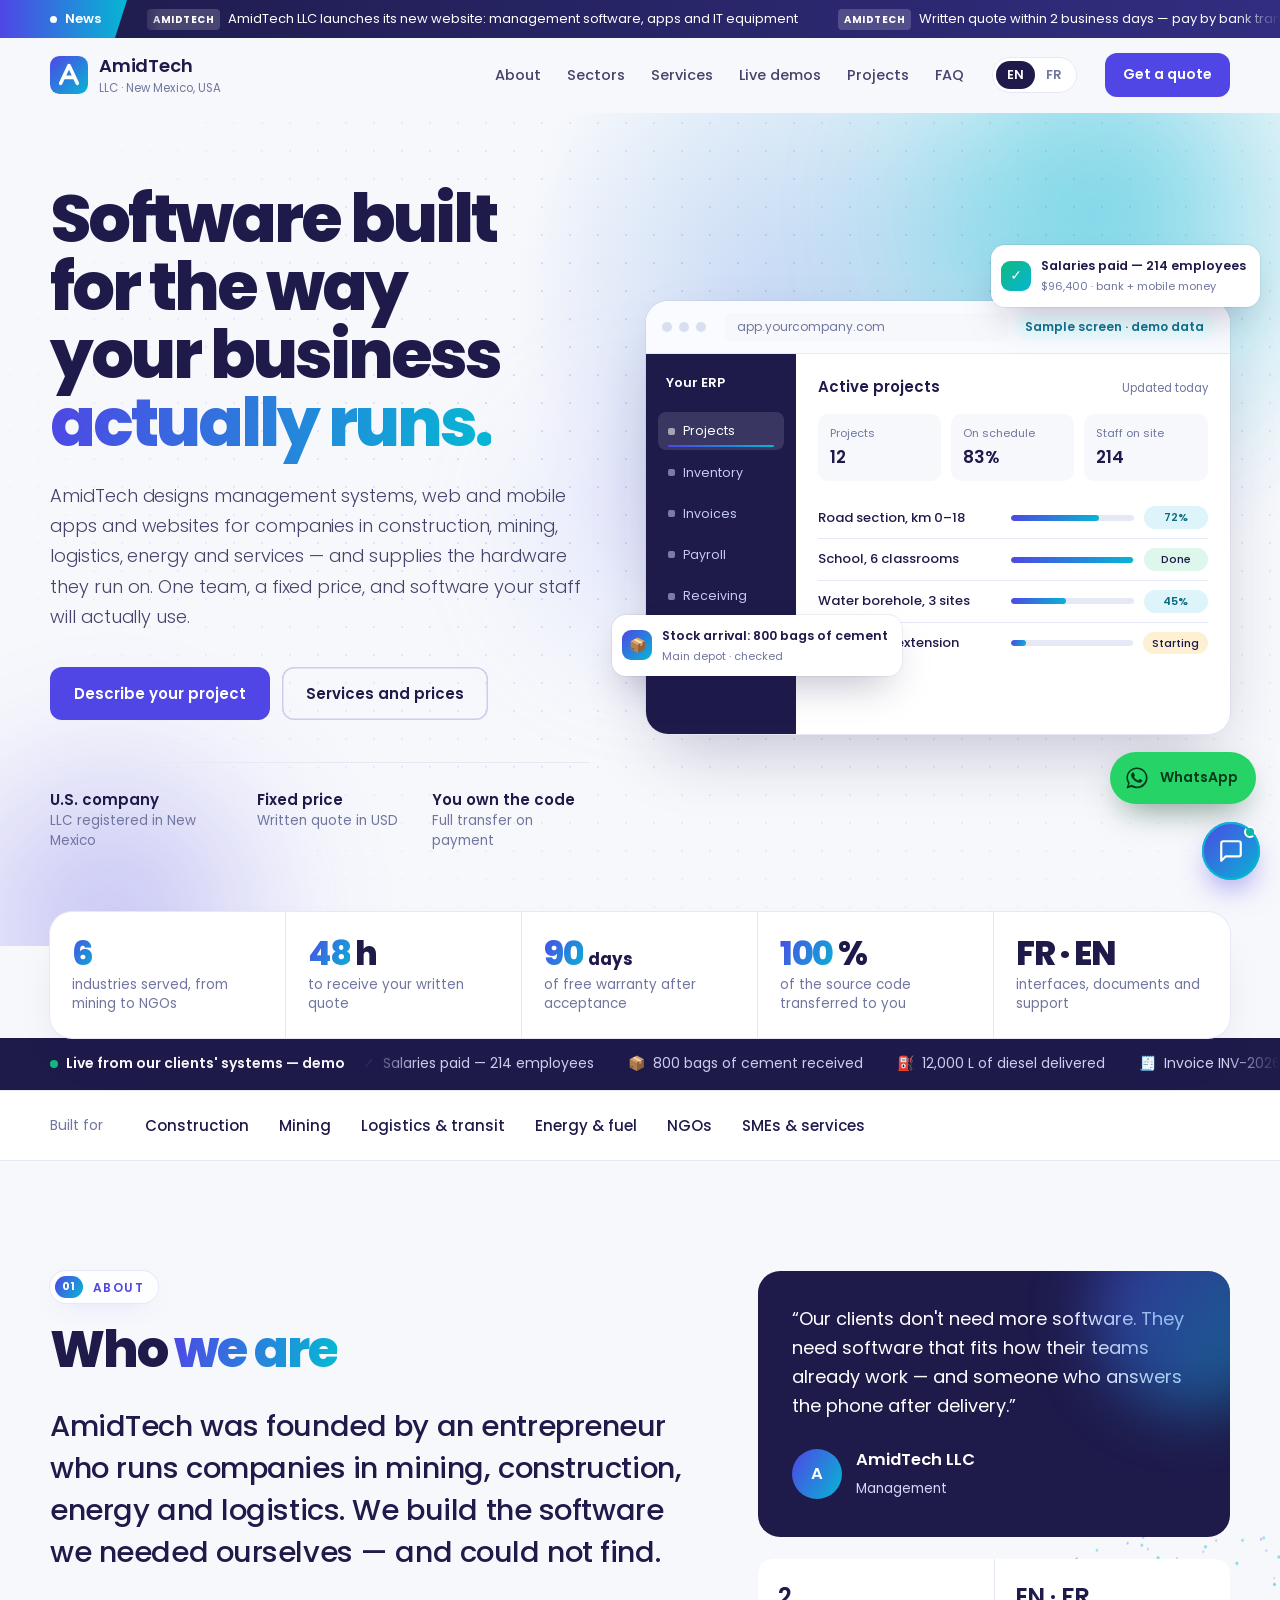
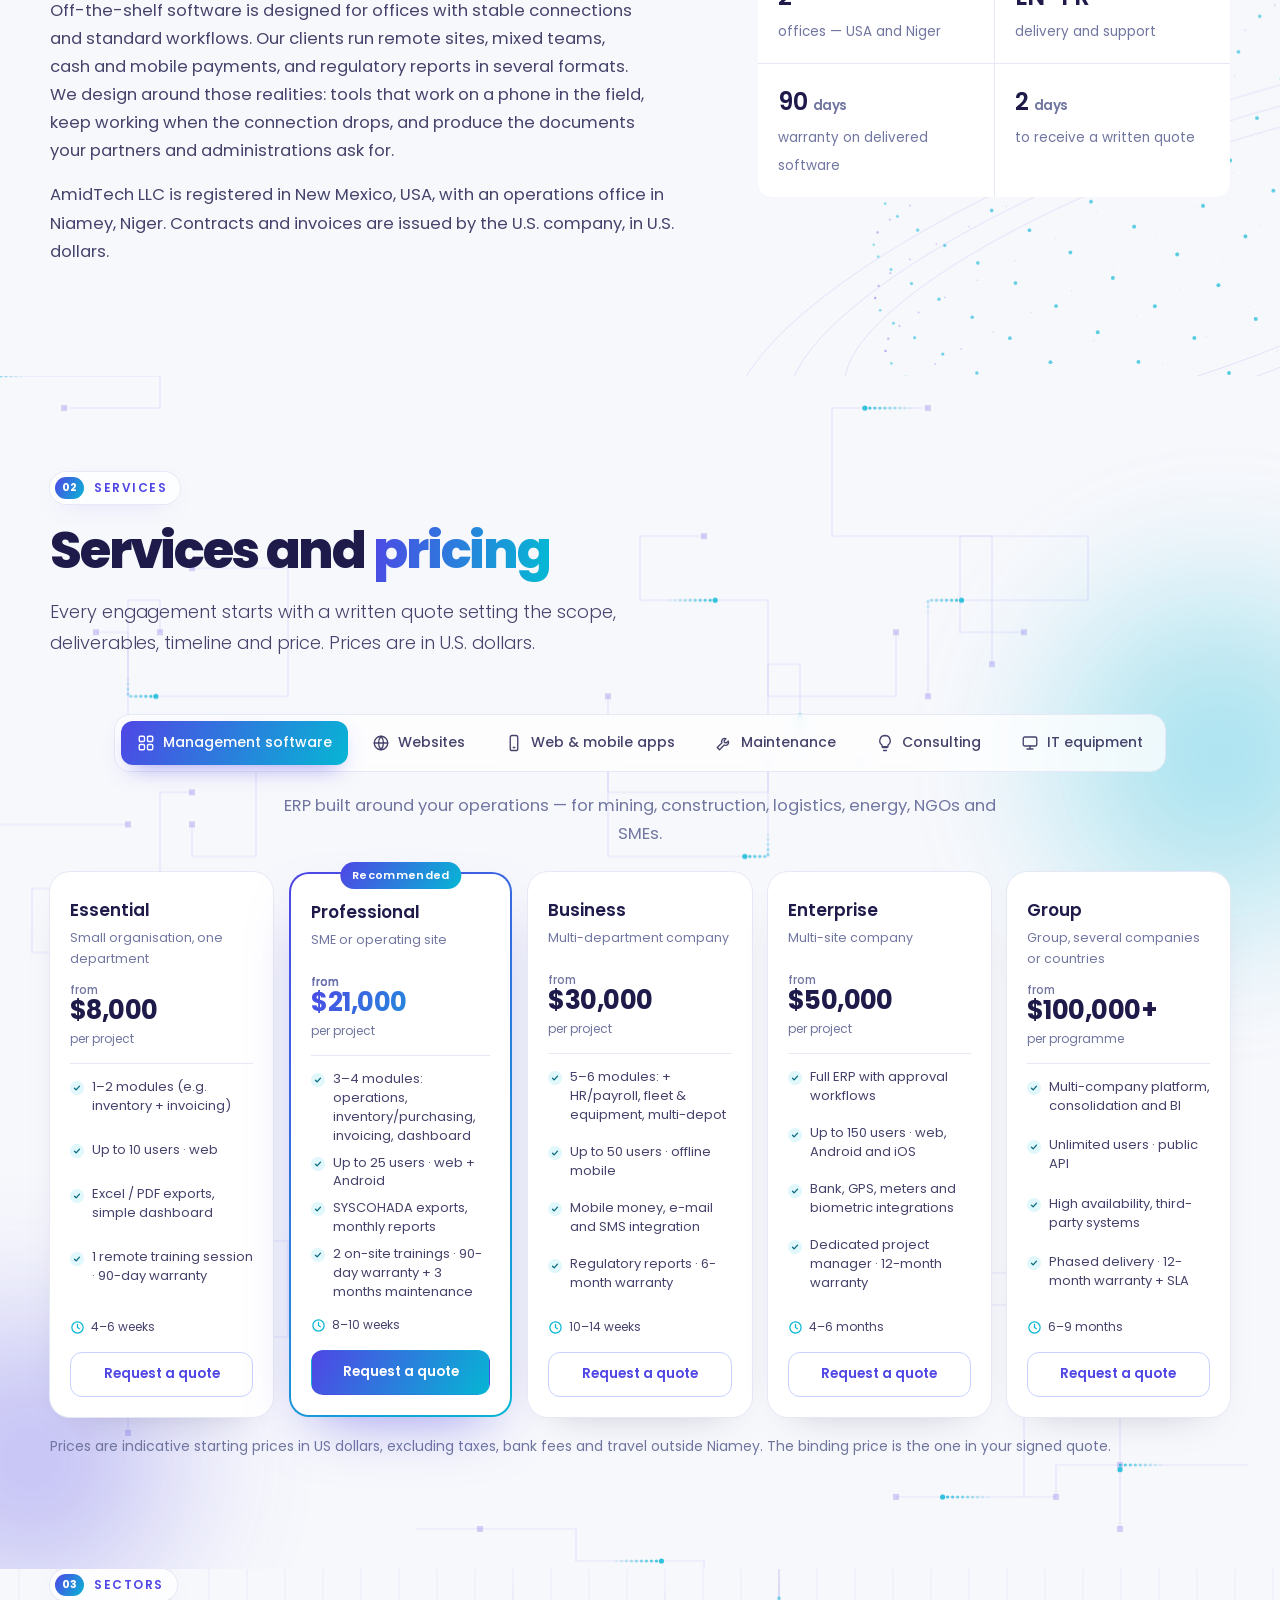
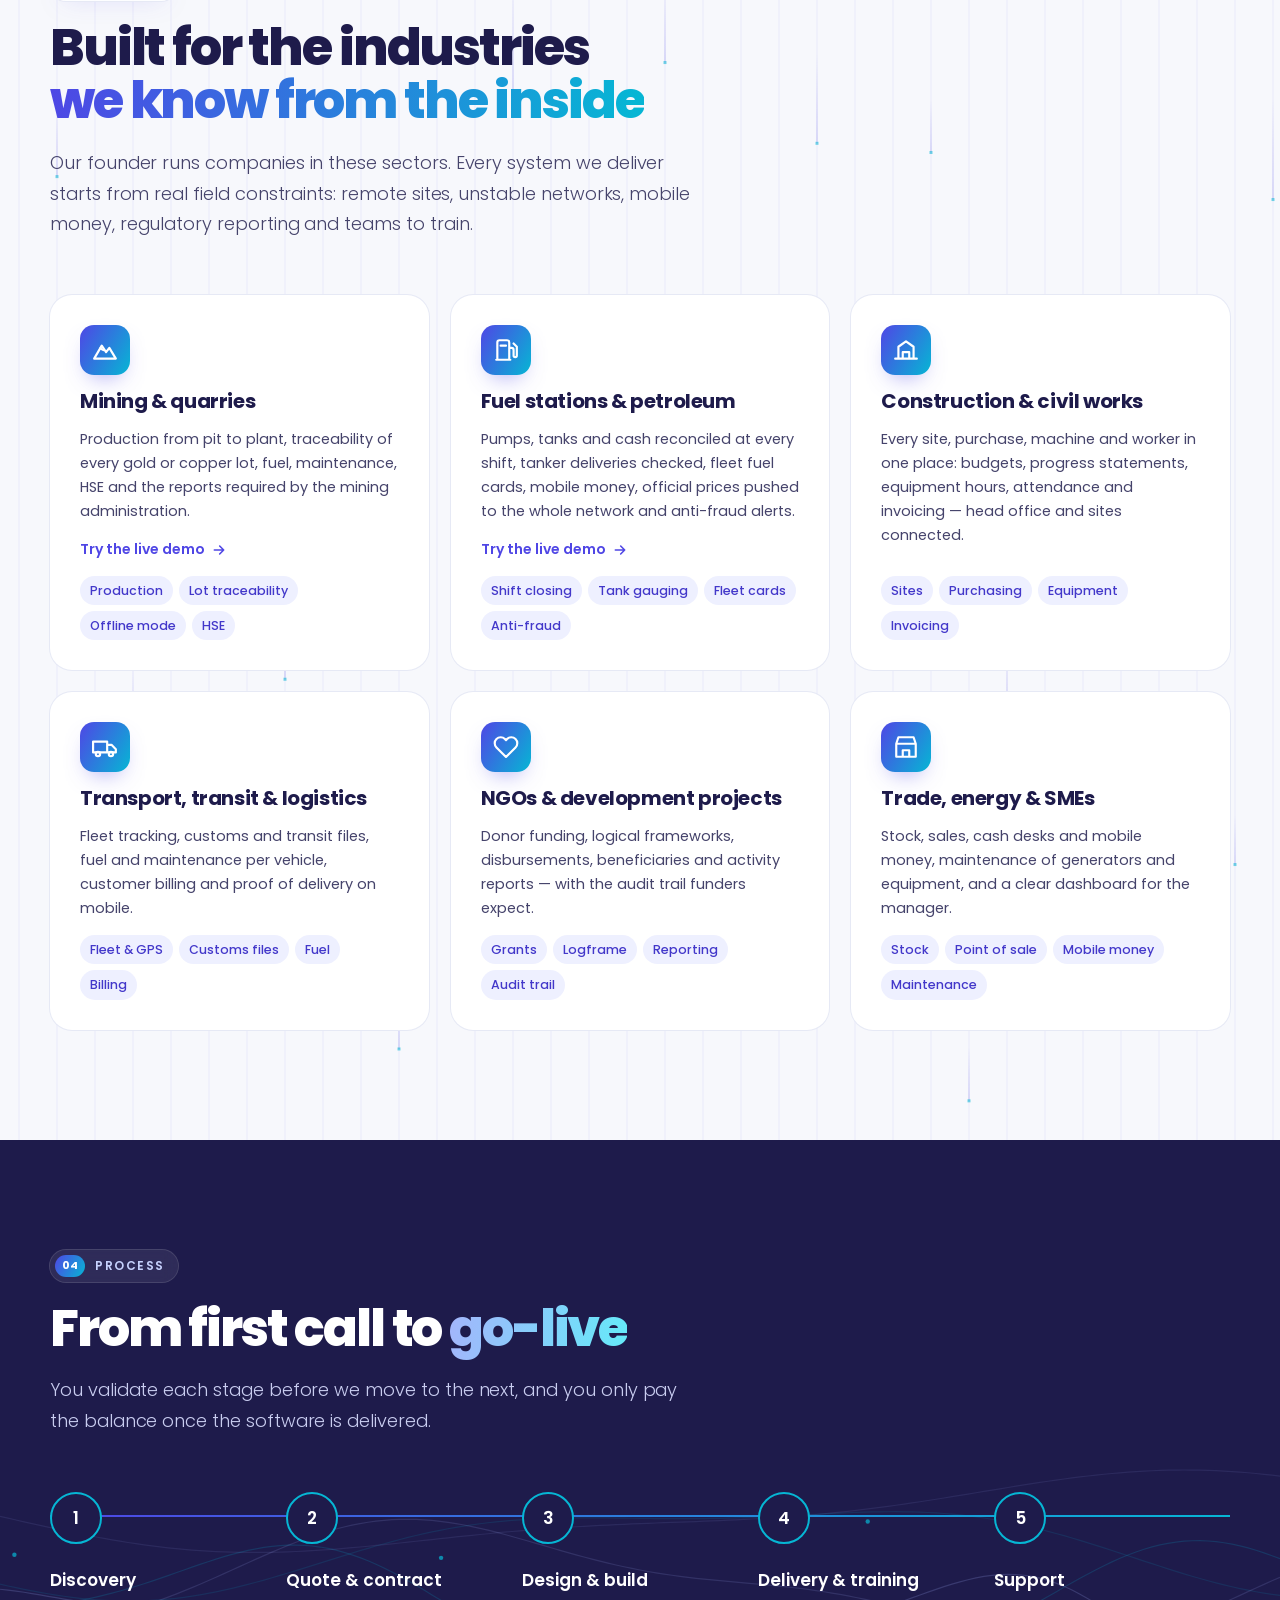
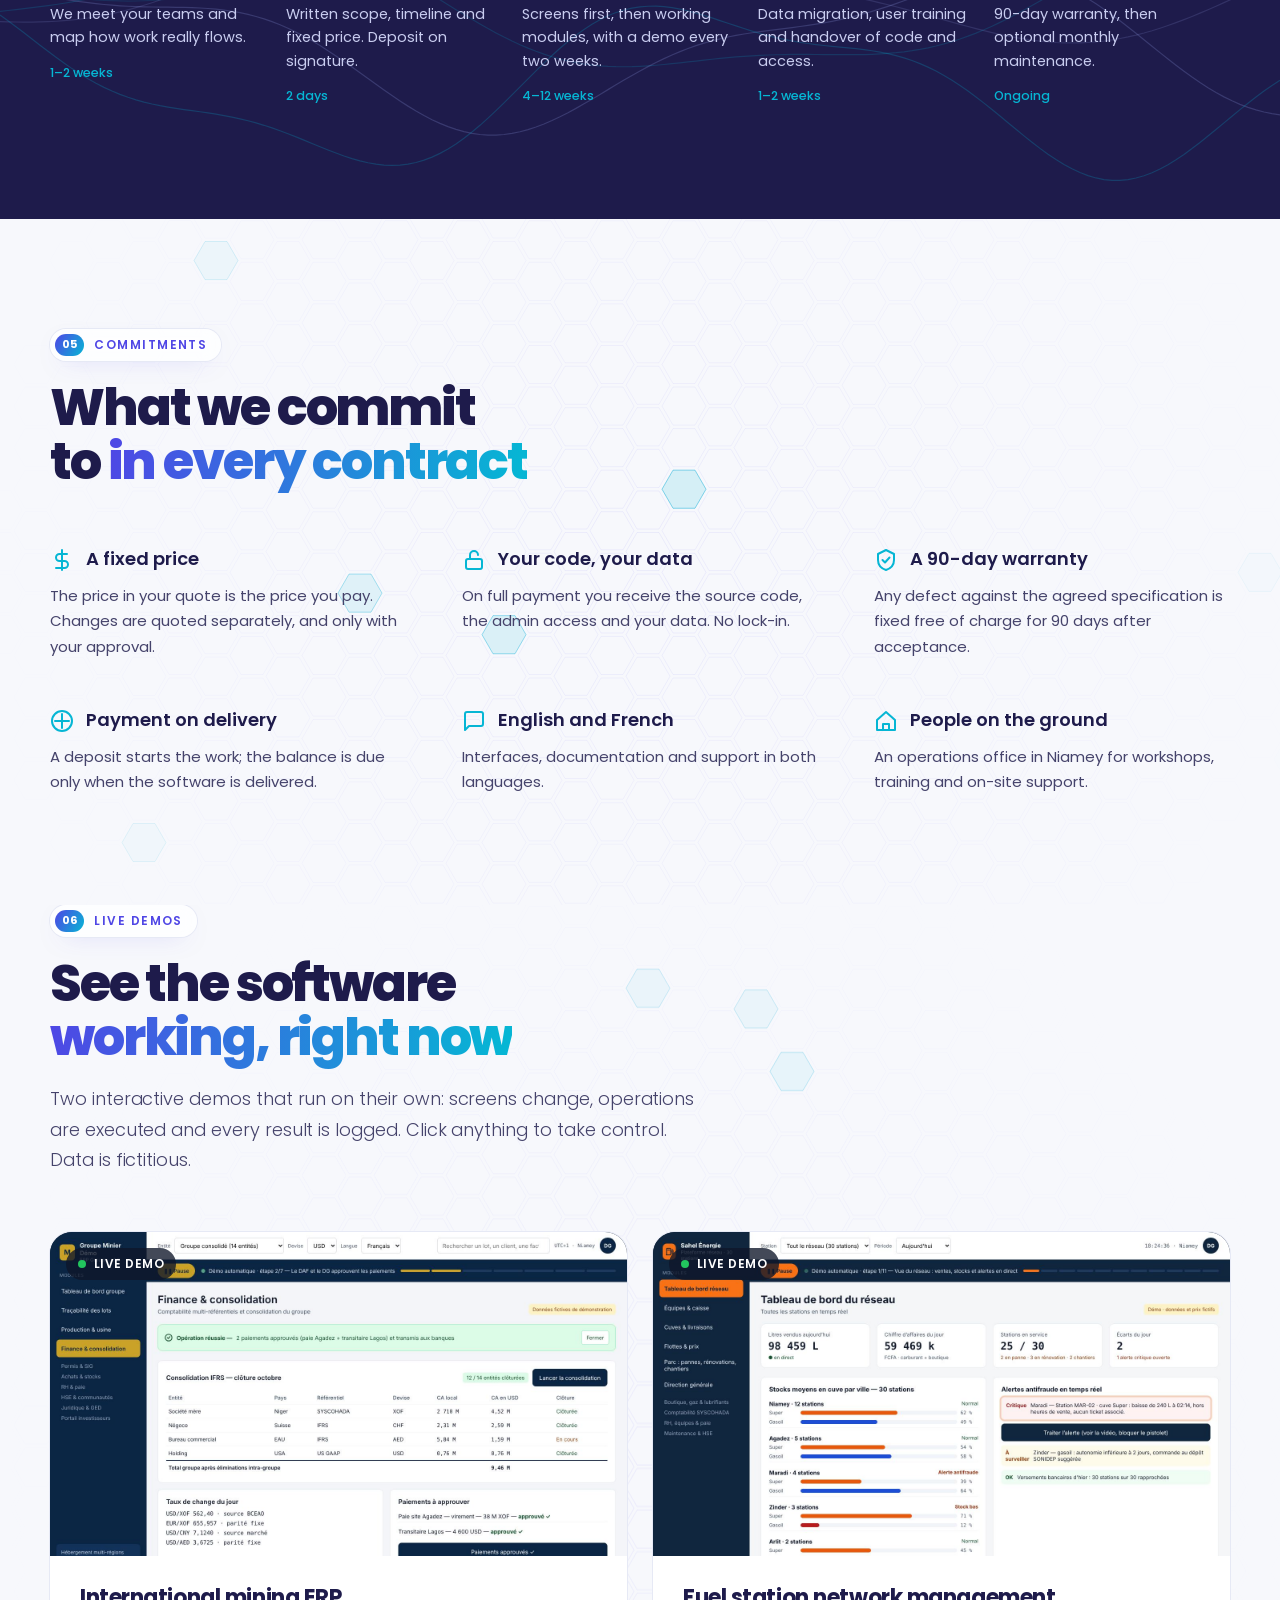
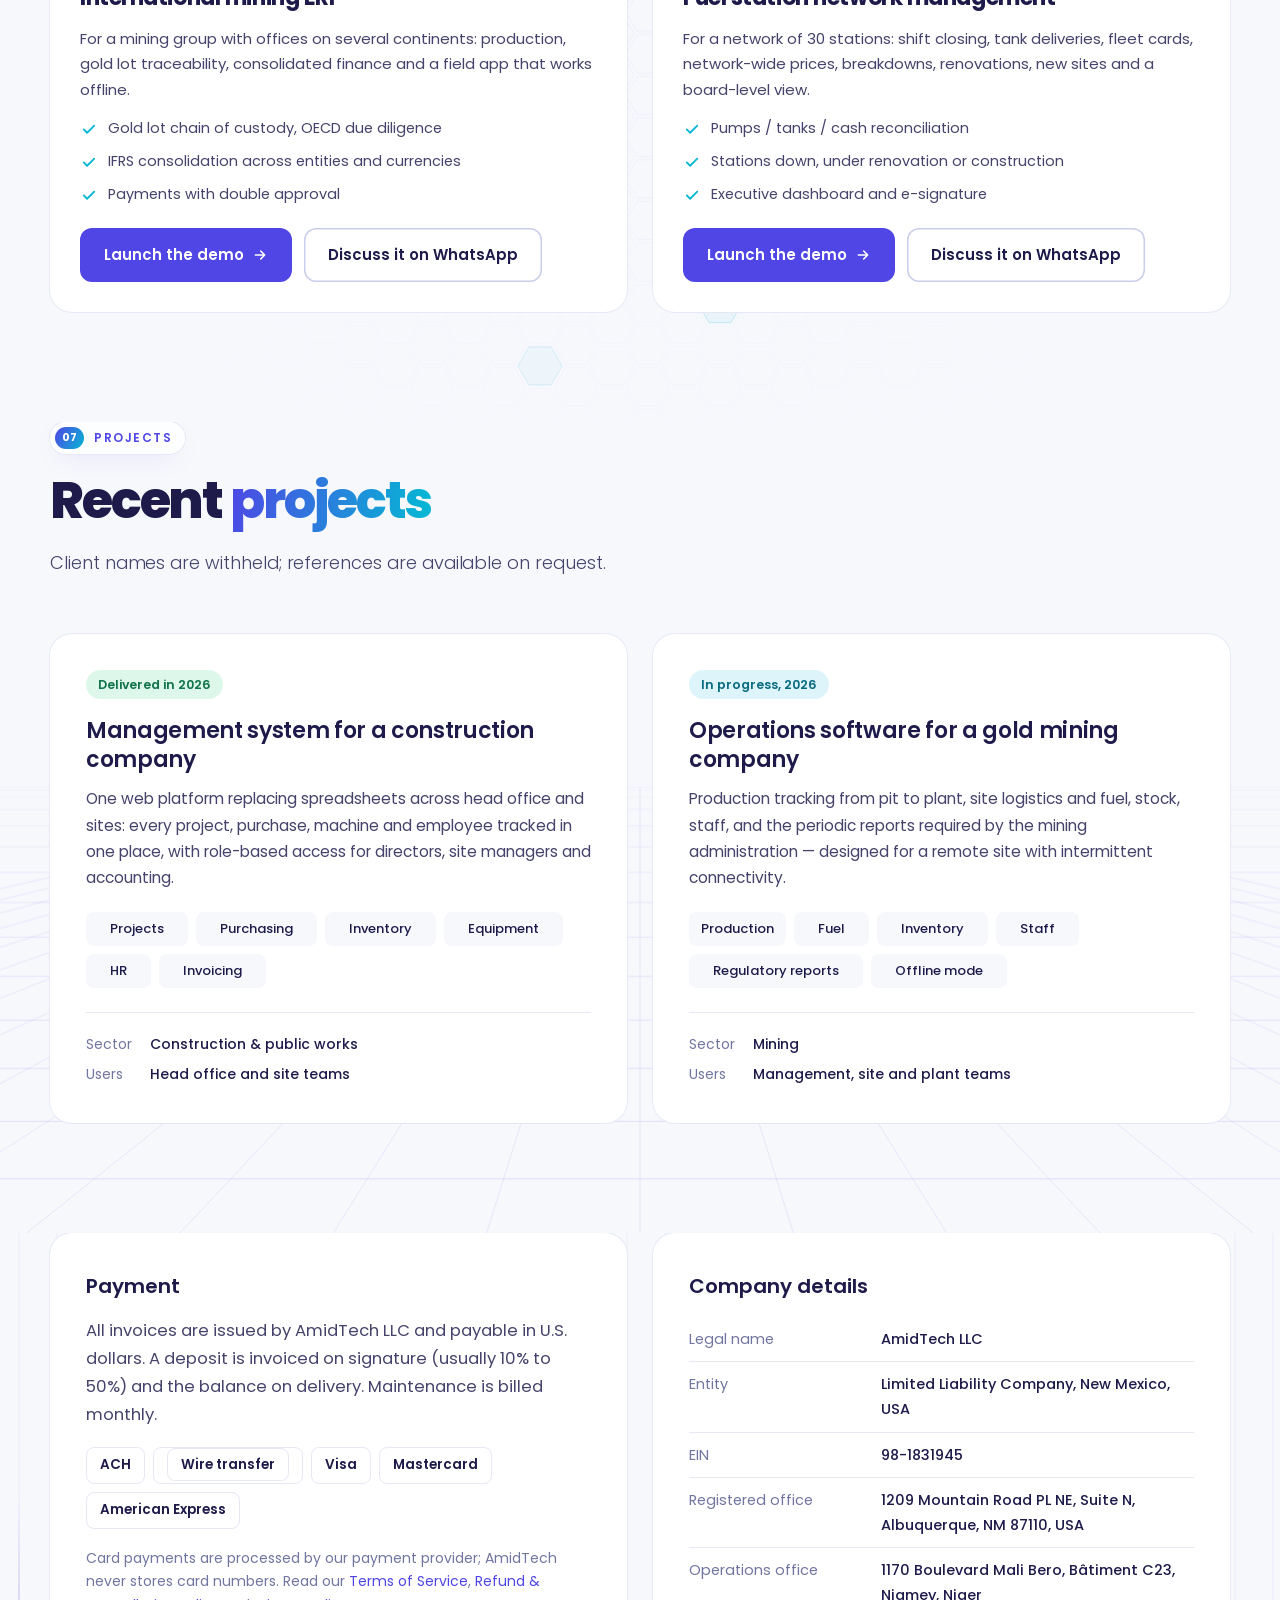
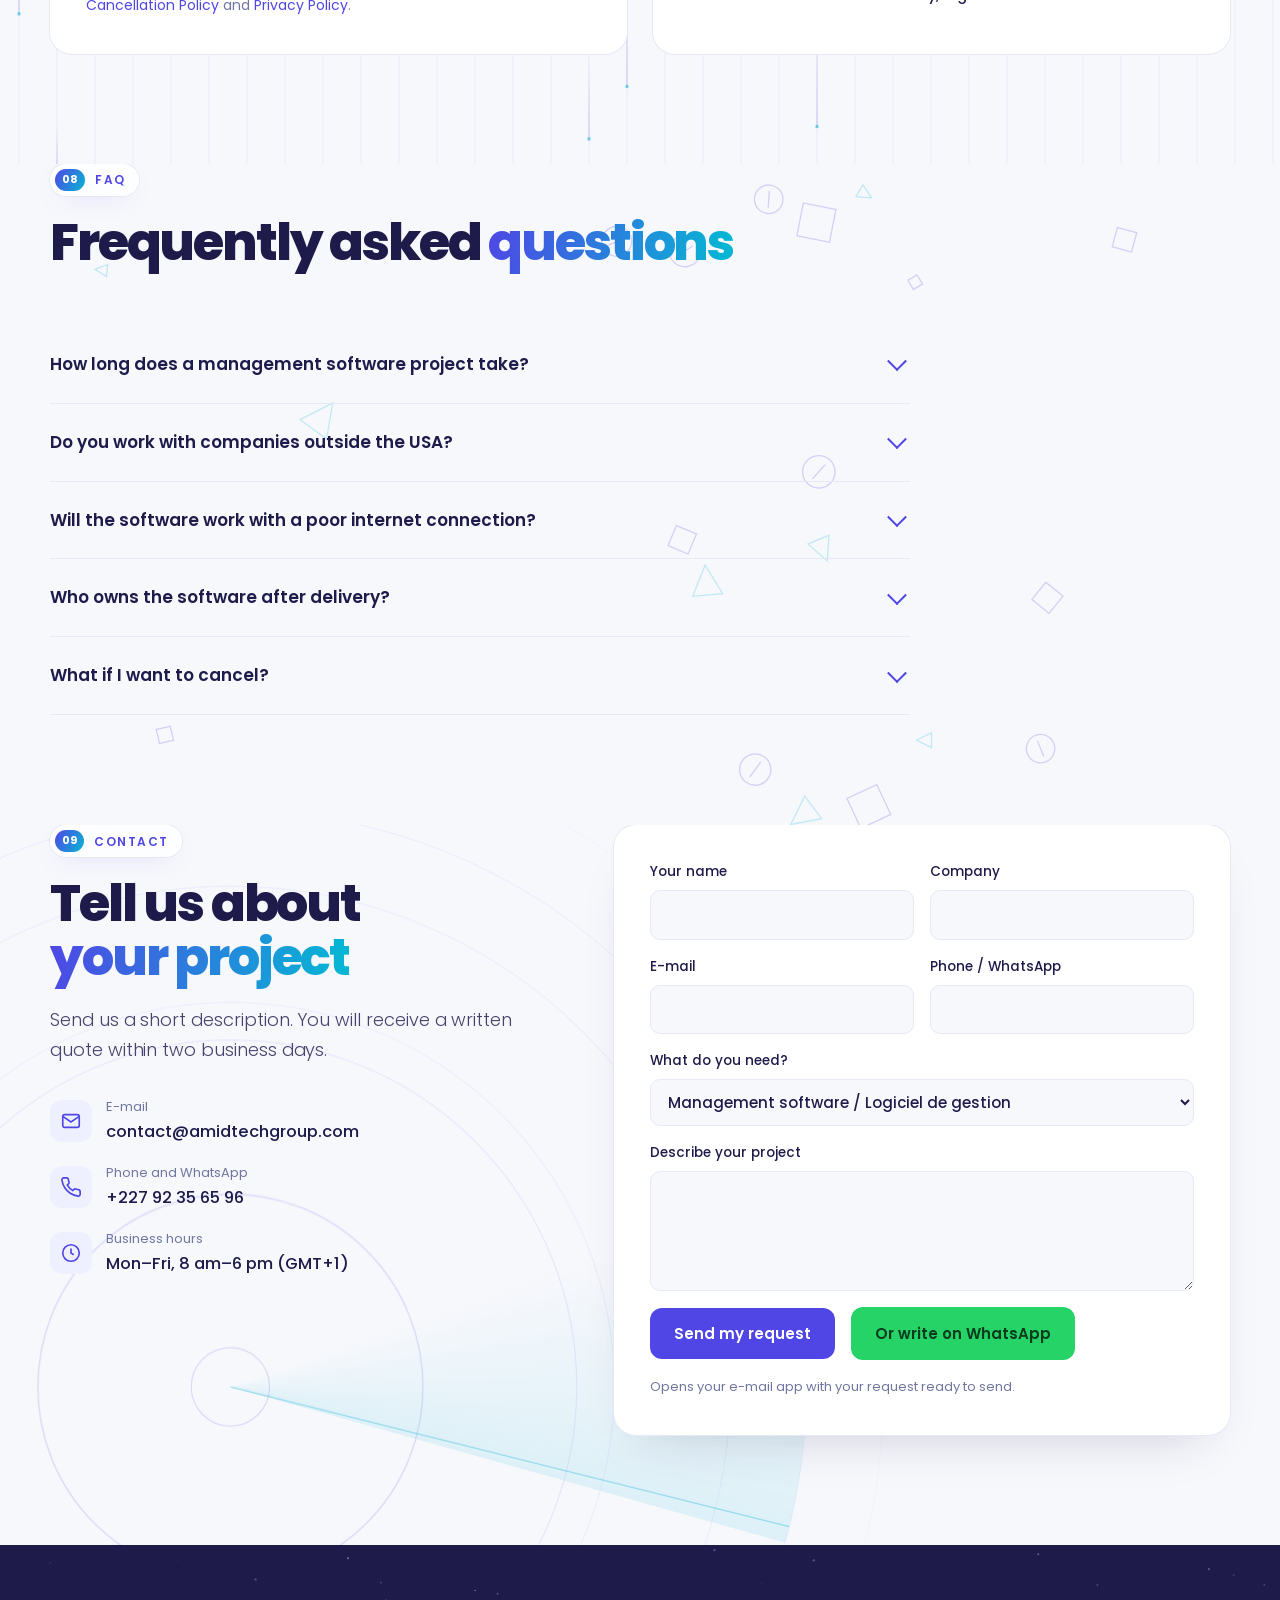
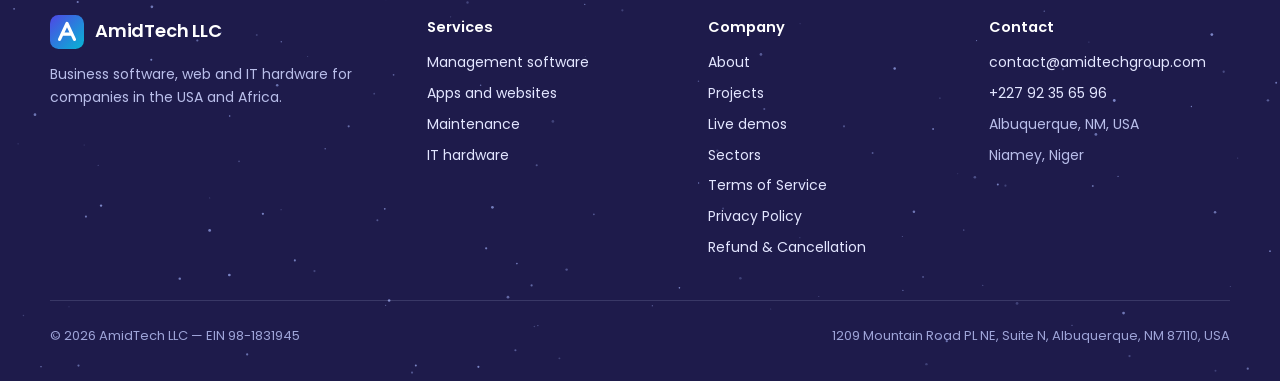
==== commit fb657f8b: "Site v2 : titres modernes, FR par défaut, secteurs, démos interactives, WhatsApp - Titres et sous-ti" ====
--- a/index.html
+++ b/index.html
@@ -1,5 +1,5 @@
 <!DOCTYPE html>
-<html lang="en">
+<html lang="fr">
 <head>
 <meta charset="UTF-8">
 <meta name="viewport" content="width=device-width, initial-scale=1.0">
@@ -17,7 +17,7 @@
 <link rel="icon" href="data:image/svg+xml,%3Csvg xmlns='http://www.w3.org/2000/svg' viewBox='0 0 64 64'%3E%3Cdefs%3E%3ClinearGradient id='g' x1='0' y1='0' x2='1' y2='1'%3E%3Cstop offset='0' stop-color='%234F46E5'/%3E%3Cstop offset='1' stop-color='%2306B6D4'/%3E%3C/linearGradient%3E%3C/defs%3E%3Crect width='64' height='64' rx='16' fill='url(%23g)'/%3E%3Cpath d='M18 46 L32 16 L46 46 M24 36 H40' stroke='white' stroke-width='6' fill='none' stroke-linecap='round' stroke-linejoin='round'/%3E%3C/svg%3E">
 <link rel="preconnect" href="https://fonts.googleapis.com">
 <link rel="preconnect" href="https://fonts.gstatic.com" crossorigin>
-<link href="https://fonts.googleapis.com/css2?family=Poppins:wght@300;400;500;600;700&display=swap" rel="stylesheet">
+<link href="https://fonts.googleapis.com/css2?family=Poppins:wght@300;400;500;600;700;800&display=swap" rel="stylesheet">
 <script type="application/ld+json">
 {"@context":"https://schema.org","@type":"Organization","name":"AmidTech LLC","url":"https://amidtechgroup.com","email":"contact@amidtechgroup.com","telephone":"+227 92 35 65 96","taxID":"98-1831945","address":[{"@type":"PostalAddress","streetAddress":"1209 Mountain Road PL NE, Suite N","addressLocality":"Albuquerque","addressRegion":"NM","postalCode":"87110","addressCountry":"US"},{"@type":"PostalAddress","streetAddress":"1170 Boulevard Mali Bero, Bâtiment C23","addressLocality":"Niamey","addressCountry":"NE"}]}
 </script>
@@ -419,9 +419,81 @@
 @media (prefers-reduced-motion:reduce){.fxl,canvas.fxc{display:none}}
 @media (prefers-reduced-motion:reduce){.blob,.gridfx{animation:none!important}.net{display:none}}
 @media (prefers-reduced-motion:reduce){*{animation:none!important;transition:none!important;scroll-behavior:auto!important}}
+
+/* ===== v2 — modern titles, sectors, demos, key facts, WhatsApp ===== */
+h1,h2{font-weight:800}
+h1{font-size:clamp(40px,5.2vw,70px);line-height:1.02;letter-spacing:-.045em;text-wrap:balance}
+h2{font-size:clamp(32px,4vw,54px);line-height:1.05;letter-spacing:-.042em;text-wrap:balance}
+.hl{background:linear-gradient(100deg,#4F46E5 0%,#06B6D4 45%,#4F46E5 90%);background-size:220% 100%;-webkit-background-clip:text;background-clip:text;color:transparent;-webkit-text-fill-color:transparent;animation:hlShift 8s ease-in-out infinite}
+.dark .hl{background-image:linear-gradient(100deg,#A5B4FC 0%,#67E8F9 45%,#A5B4FC 90%)}
+@keyframes hlShift{0%,100%{background-position:0% 50%}50%{background-position:100% 50%}}
+.eyebrow{display:inline-flex;align-items:center;gap:10px;margin-bottom:20px;padding:5px 14px 5px 5px;border-radius:999px;background:rgba(255,255,255,.78);box-shadow:0 0 0 1px var(--mist),0 8px 24px -14px rgba(79,70,229,.55);-webkit-backdrop-filter:blur(8px);backdrop-filter:blur(8px);font-size:12px;font-weight:600;letter-spacing:.12em;text-transform:uppercase;color:var(--ind);line-height:1.6}
+.eyebrow b{display:inline-flex;align-items:center;justify-content:center;min-width:28px;height:22px;padding:0 7px;border-radius:999px;background:var(--grad);color:#fff;font-size:11px;letter-spacing:.02em;font-weight:700}
+.dark .eyebrow{background:rgba(255,255,255,.08);box-shadow:0 0 0 1px rgba(255,255,255,.18);color:#C7D2FE}
+.sec-h p,.hero p.lead{font-weight:300;font-size:clamp(17px,1.4vw,19.5px);line-height:1.7;letter-spacing:-.003em;max-width:36em}
+.sec-h p{margin-top:20px}
+.sec-h p strong,.hero p.lead strong{font-weight:600;color:var(--ink)}
+.hero p.lead{max-width:31em}
+html.rv-on .sec-h>*{opacity:0;transform:translateY(22px);filter:blur(6px);transition:opacity .8s cubic-bezier(.2,.7,.2,1),transform .8s cubic-bezier(.2,.7,.2,1),filter .8s ease}
+html.rv-on .sec-h.in>*{opacity:1;transform:none;filter:none}
+html.rv-on .sec-h.in>:nth-child(2){transition-delay:.09s}
+html.rv-on .sec-h.in>:nth-child(3){transition-delay:.18s}
+
+/* key facts band */
+.kf{position:relative;z-index:2;margin-top:-34px}
+.kf-grid{display:grid;grid-template-columns:repeat(5,1fr);background:var(--white);border-radius:var(--r-lg);box-shadow:0 0 0 1px var(--mist),0 24px 60px -36px rgba(30,27,75,.45);overflow:hidden}
+.kf-grid>div{padding:24px 22px;display:flex;flex-direction:column;gap:2px;border-right:1px solid var(--mist)}
+.kf-grid>div:last-child{border-right:0}
+.kf-grid strong{font-size:clamp(26px,2.6vw,36px);font-weight:800;letter-spacing:-.04em;line-height:1.1;color:var(--ink)}
+.kf-grid strong i{font-style:normal;background:var(--grad);-webkit-background-clip:text;background-clip:text;color:transparent;-webkit-text-fill-color:transparent}
+.kf-grid>div>span{font-size:13.5px;color:var(--mut);line-height:1.45}
+.kf-grid strong>span{font-size:.5em;letter-spacing:-.01em;font-weight:700;color:var(--ink)}
+
+/* sectors */
+.sx{display:grid;grid-template-columns:repeat(3,1fr);gap:22px}
+.sx article{position:relative;background:var(--white);border-radius:var(--r-lg);padding:30px;box-shadow:0 0 0 1px var(--mist);display:flex;flex-direction:column;gap:14px;transition:transform .35s cubic-bezier(.2,.7,.2,1),box-shadow .35s}
+.sx article:hover{transform:translateY(-4px);box-shadow:0 0 0 1px #D5D9F2,0 26px 50px -30px rgba(79,70,229,.45)}
+.sx-ic{width:50px;height:50px;border-radius:14px;background:var(--grad);display:flex;align-items:center;justify-content:center;box-shadow:0 10px 24px -12px rgba(79,70,229,.7)}
+.sx-ic svg{width:26px;height:26px;stroke:#fff;fill:none;stroke-width:2;stroke-linecap:round;stroke-linejoin:round}
+.sx h3{color:var(--ink);font-size:20px;font-weight:700;letter-spacing:-.02em;line-height:1.25}
+.sx p{font-size:14.5px;line-height:1.65}
+.sx ul{list-style:none;display:flex;flex-wrap:wrap;gap:6px;margin-top:auto}
+.sx li{font-size:12.5px;font-weight:500;color:var(--ind2);background:var(--lav);padding:4px 10px;border-radius:999px}
+.sx a.sx-demo{display:inline-flex;align-items:center;gap:6px;font-size:14px;font-weight:600;color:var(--ind)}
+.sx a.sx-demo:hover{color:var(--ind2)}
+
+/* demos */
+.dm{display:grid;grid-template-columns:1fr 1fr;gap:26px}
+.dm article{background:var(--white);border-radius:var(--r-lg);box-shadow:0 0 0 1px var(--mist);overflow:hidden;display:flex;flex-direction:column;transition:transform .35s cubic-bezier(.2,.7,.2,1),box-shadow .35s}
+.dm article:hover{transform:translateY(-4px);box-shadow:0 0 0 1px #D5D9F2,0 30px 60px -34px rgba(79,70,229,.5)}
+.dm-shot{position:relative;display:block;aspect-ratio:16/9;background:#0F1E33;overflow:hidden}
+.dm-shot img{width:100%;height:100%;object-fit:cover;object-position:top left;transition:transform 1.2s cubic-bezier(.2,.7,.2,1)}
+.dm article:hover .dm-shot img{transform:scale(1.04)}
+.dm-live{position:absolute;left:16px;top:16px;display:inline-flex;align-items:center;gap:8px;padding:6px 12px;border-radius:999px;background:rgba(15,23,42,.78);color:#fff;font-size:12px;font-weight:600;letter-spacing:.04em}
+.dm-live i{width:8px;height:8px;border-radius:50%;background:#22C55E;box-shadow:0 0 0 0 rgba(34,197,94,.6);animation:dmPulse 1.6s infinite}
+@keyframes dmPulse{0%{box-shadow:0 0 0 0 rgba(34,197,94,.55)}70%{box-shadow:0 0 0 10px rgba(34,197,94,0)}100%{box-shadow:0 0 0 0 rgba(34,197,94,0)}}
+.dm-body{padding:28px 30px 30px;display:flex;flex-direction:column;gap:14px;flex:1}
+.dm-body h3{color:var(--ink);font-size:22px;font-weight:700;letter-spacing:-.02em;line-height:1.25}
+.dm-body p{font-size:15px}
+.dm-body ul{list-style:none;display:grid;gap:8px;font-size:14.5px}
+.dm-body li{display:flex;gap:10px;align-items:flex-start}
+.dm-body li svg{width:18px;height:18px;flex:none;margin-top:4px;stroke:var(--cy);fill:none;stroke-width:2.4;stroke-linecap:round;stroke-linejoin:round}
+.dm-cta{display:flex;flex-wrap:wrap;gap:12px;margin-top:auto;padding-top:8px}
+.btn-wa{background:#25D366;color:#073B1E}.btn-wa:hover{background:#1FBE5B}
+
+/* WhatsApp button */
+.wa-fab{position:fixed;right:24px;bottom:96px;z-index:59;display:flex;align-items:center;gap:10px;height:52px;padding:0 18px 0 14px;border-radius:999px;background:#25D366;color:#073B1E;font-weight:600;font-size:14px;box-shadow:0 14px 34px -12px rgba(7,59,30,.6);transition:transform .25s}
+.wa-fab:hover{transform:translateY(-2px);color:#073B1E}
+.wa-fab svg{width:26px;height:26px;fill:#073B1E}
+
+@media (max-width:1000px){.kf-grid{grid-template-columns:repeat(3,1fr)}.kf-grid>div:nth-child(3){border-right:0}.kf-grid>div:nth-child(-n+3){border-bottom:1px solid var(--mist)}.sx{grid-template-columns:1fr 1fr}.dm{grid-template-columns:1fr}}
+@media (max-width:620px){.kf{margin-top:-20px}.kf-grid{grid-template-columns:1fr 1fr}.kf-grid>div{border-right:1px solid var(--mist)!important;border-bottom:1px solid var(--mist)}.kf-grid>div:nth-child(2n){border-right:0!important}.kf-grid>div:last-child{grid-column:1/-1;border-bottom:0}.sx{grid-template-columns:1fr}.sx article{padding:24px}.dm-body{padding:22px}.wa-fab{right:14px;bottom:84px;width:52px;padding:0;justify-content:center}.wa-fab span{display:none}.brand small{display:none}}
+@media (prefers-reduced-motion:reduce){.hl,.dm-live i{animation:none}html.rv-on .sec-h>*{opacity:1;transform:none;filter:none;transition:none}.sx article,.dm article,.dm-shot img{transition:none}}
+.sectors li a{color:inherit}.sectors li a:hover{color:var(--ind)}
 </style>
 </head>
 <body>
+<script>(function(){var l='fr';try{var q=new URLSearchParams(location.search).get('lang'),st=localStorage.getItem('lang');l=q||st||((navigator.language||'').slice(0,2)==='en'?'en':'fr');}catch(e){}if(l!=='en'){document.body.classList.add('fr');document.documentElement.lang='fr';}else{document.documentElement.lang='en';}})();</script>
 <a class="skip" href="#main">Skip to content</a>
 <svg width="0" height="0" style="position:absolute" aria-hidden="true"><defs><linearGradient id="lg" x1="0" y1="0" x2="1" y2="1"><stop offset="0" stop-color="#4F46E5"/><stop offset="1" stop-color="#06B6D4"/></linearGradient></defs></svg>
 
@@ -433,20 +505,21 @@
   </a>
   <button class="mtog" id="mtog" type="button" aria-label="Menu" aria-expanded="false" aria-controls="mnav">☰</button>
   <nav class="menu" id="mnav" aria-label="Main">
-    <a href="#about"><span class="en">About</span><span class="fr">Qui sommes-nous</span></a>
+    <a href="#about"><span class="en">About</span><span class="fr">À propos</span></a>
+    <a href="#sectors"><span class="en">Sectors</span><span class="fr">Secteurs</span></a>
     <a href="#services">Services</a>
-    <a href="#process"><span class="en">Process</span><span class="fr">Méthode</span></a>
+    <a href="#demos"><span class="en">Live demos</span><span class="fr">Démos</span></a>
     <a href="#work"><span class="en">Projects</span><span class="fr">Réalisations</span></a>
     <a href="#faq">FAQ</a>
   </nav>
-  <div class="lang" role="group" aria-label="Language"><button id="b-en" aria-pressed="true" onclick="setLang('en')">EN</button><button id="b-fr" aria-pressed="false" onclick="setLang('fr')">FR</button></div>
+  <div class="lang" role="group" aria-label="Language"><button id="b-en" aria-pressed="false" onclick="setLang('en')">EN</button><button id="b-fr" aria-pressed="true" onclick="setLang('fr')">FR</button></div>
   <a class="btn btn-p" href="#contact"><span class="en">Get a quote</span><span class="fr">Demander un devis</span></a>
 </div></header>
 
 <main id="main">
 <section class="hero" id="top"><div class="bg-anim" aria-hidden="true"><span class="blob b1"></span><span class="blob b2"></span><span class="blob b3"></span><span class="gridfx"></span><canvas class="net"></canvas></div><div class="wrap hgrid">
   <div>
-    <h1><span class="en">Software built for the way your business actually runs.</span><span class="fr">Des logiciels conçus pour la réalité de votre entreprise.</span></h1>
+    <h1><span class="en">Software built for the way your business <span class="hl">actually runs.</span></span><span class="fr">Des logiciels conçus pour <span class="hl">la réalité de votre entreprise.</span></span></h1>
     <p class="lead"><span class="en">AmidTech designs management systems, web and mobile apps and websites for companies in construction, mining, logistics, energy and services — and supplies the hardware they run on. One team, a fixed price, and software your staff will actually use.</span><span class="fr">AmidTech conçoit des systèmes de gestion, des applications web et mobiles et des sites internet pour les entreprises du BTP, des mines, de la logistique, de l'énergie et des services — et fournit le matériel pour les faire tourner. Une seule équipe, un prix fixe, et des outils que vos équipes utiliseront vraiment.</span></p>
     <div class="acts">
       <a class="btn btn-p" href="#contact"><span class="en">Describe your project</span><span class="fr">Décrire votre projet</span></a>
@@ -531,24 +604,32 @@
   </div>
   </div>
 </div></section>
+<section class="kf" aria-label="AmidTech en bref"><div class="wrap"><div class="kf-grid">
+  <div><strong><i>6</i></strong><span><span class="en">industries served, from mining to NGOs</span><span class="fr">secteurs couverts, des mines aux ONG</span></span></div>
+  <div><strong><i>48</i> h</strong><span><span class="en">to receive your written quote</span><span class="fr">pour recevoir votre devis écrit</span></span></div>
+  <div><strong><i>90</i> <span class="en">days</span><span class="fr">jours</span></strong><span><span class="en">of free warranty after acceptance</span><span class="fr">de garantie gratuite après réception</span></span></div>
+  <div><strong><i>100</i> %</strong><span><span class="en">of the source code transferred to you</span><span class="fr">du code source cédé à votre entreprise</span></span></div>
+  <div><strong>FR · EN</strong><span><span class="en">interfaces, documents and support</span><span class="fr">interfaces, documents et assistance</span></span></div>
+</div></div></section>
+
 
 <div class="ticker" aria-hidden="true"><div class="tk-lbl"><i></i><span class="en">Live from our clients' systems — demo</span><span class="fr">En direct des systèmes clients — démo</span></div><div class="tk-view"><ul class="tk-track"><li><b>✓</b><span class="en">Salaries paid — 214 employees</span><span class="fr">Salaires virés — 214 employés</span></li><li><b>📦</b><span class="en">800 bags of cement received</span><span class="fr">800 sacs de ciment réceptionnés</span></li><li><b>⛽</b><span class="en">12,000 L of diesel delivered</span><span class="fr">12 000 L de gasoil livrés</span></li><li><b>🧾</b><span class="en">Invoice INV-2026-121 paid</span><span class="fr">Facture INV-2026-121 payée</span></li><li><b>📱</b><span class="en">Mobile money payment received</span><span class="fr">Paiement mobile money reçu</span></li><li><b>🚚</b><span class="en">Truck #4 arrived on site</span><span class="fr">Camion n°4 arrivé sur site</span></li><li><b>⏱</b><span class="en">Attendance: 198 / 214 on site</span><span class="fr">Pointage : 198 / 214 présents</span></li><li><b>📄</b><span class="en">Quote Q-2026-044 approved</span><span class="fr">Devis D-2026-044 approuvé</span></li><li><b>🔧</b><span class="en">Generator service scheduled</span><span class="fr">Entretien du groupe planifié</span></li><li><b>📊</b><span class="en">Monthly report sent</span><span class="fr">Rapport mensuel envoyé</span></li><li><b>💾</b><span class="en">Daily backup completed</span><span class="fr">Sauvegarde quotidienne terminée</span></li><li><b>⚠</b><span class="en">Low stock: drill bits</span><span class="fr">Stock bas : taillants</span></li><li><b>✓</b><span class="en">Salaries paid — 214 employees</span><span class="fr">Salaires virés — 214 employés</span></li><li><b>📦</b><span class="en">800 bags of cement received</span><span class="fr">800 sacs de ciment réceptionnés</span></li><li><b>⛽</b><span class="en">12,000 L of diesel delivered</span><span class="fr">12 000 L de gasoil livrés</span></li><li><b>🧾</b><span class="en">Invoice INV-2026-121 paid</span><span class="fr">Facture INV-2026-121 payée</span></li><li><b>📱</b><span class="en">Mobile money payment received</span><span class="fr">Paiement mobile money reçu</span></li><li><b>🚚</b><span class="en">Truck #4 arrived on site</span><span class="fr">Camion n°4 arrivé sur site</span></li><li><b>⏱</b><span class="en">Attendance: 198 / 214 on site</span><span class="fr">Pointage : 198 / 214 présents</span></li><li><b>📄</b><span class="en">Quote Q-2026-044 approved</span><span class="fr">Devis D-2026-044 approuvé</span></li><li><b>🔧</b><span class="en">Generator service scheduled</span><span class="fr">Entretien du groupe planifié</span></li><li><b>📊</b><span class="en">Monthly report sent</span><span class="fr">Rapport mensuel envoyé</span></li><li><b>💾</b><span class="en">Daily backup completed</span><span class="fr">Sauvegarde quotidienne terminée</span></li><li><b>⚠</b><span class="en">Low stock: drill bits</span><span class="fr">Stock bas : taillants</span></li></ul></div></div>
 
 <div class="sectors"><div class="wrap">
   <p><span class="en">Built for</span><span class="fr">Pour les secteurs</span></p>
   <ul>
-    <li><span class="en">Construction</span><span class="fr">BTP</span></li>
-    <li><span class="en">Mining</span><span class="fr">Mines</span></li>
-    <li><span class="en">Logistics & transit</span><span class="fr">Transport et transit</span></li>
-    <li><span class="en">Energy & fuel</span><span class="fr">Énergie et hydrocarbures</span></li>
-    <li><span class="en">NGOs</span><span class="fr">ONG</span></li>
-    <li><span class="en">SMEs & services</span><span class="fr">PME et services</span></li>
+    <li><a href="#sectors"><span class="en">Construction</span><span class="fr">BTP</span></a></li>
+    <li><a href="#sectors"><span class="en">Mining</span><span class="fr">Mines</span></a></li>
+    <li><a href="#sectors"><span class="en">Logistics & transit</span><span class="fr">Transport et transit</span></a></li>
+    <li><a href="#sectors"><span class="en">Energy & fuel</span><span class="fr">Énergie et hydrocarbures</span></a></li>
+    <li><a href="#sectors"><span class="en">NGOs</span><span class="fr">ONG</span></a></li>
+    <li><a href="#sectors"><span class="en">SMEs & services</span><span class="fr">PME et services</span></a></li>
   </ul>
 </div></div>
 
 <section class="sec fxs" id="about"><div class="fxl" aria-hidden="true"><canvas data-fx="globe"></canvas></div><div class="wrap about">
   <div>
-    <div class="sec-h" style="margin-bottom:28px"><h2><span class="en">Who we are</span><span class="fr">Qui sommes-nous</span></h2></div>
+    <div class="sec-h" style="margin-bottom:28px"><span class="eyebrow"><b>01</b><span class="en">About</span><span class="fr">À propos</span></span><h2><span class="en">Who <span class="hl">we are</span></span><span class="fr">Qui <span class="hl">sommes-nous</span></span></h2></div>
     <p class="big"><span class="en">AmidTech was founded by an entrepreneur who runs companies in mining, construction, energy and logistics. We build the software we needed ourselves — and could not find.</span><span class="fr">AmidTech a été fondée par un entrepreneur qui dirige des sociétés dans les mines, le BTP, l'énergie et la logistique. Nous créons les logiciels dont nous avions nous-mêmes besoin — et que nous ne trouvions pas.</span></p>
     <p><span class="en">Off-the-shelf software is designed for offices with stable connections and standard workflows. Our clients run remote sites, mixed teams, cash and mobile payments, and regulatory reports in several formats. We design around those realities: tools that work on a phone in the field, keep working when the connection drops, and produce the documents your partners and administrations ask for.</span><span class="fr">Les logiciels standards sont pensés pour des bureaux bien connectés et des processus uniformes. Nos clients gèrent des sites éloignés, des équipes mixtes, des paiements en espèces et mobile money, et des rapports réglementaires sous plusieurs formats. Nous concevons pour cette réalité : des outils qui fonctionnent sur un téléphone sur le terrain, continuent de fonctionner quand la connexion coupe, et produisent les documents que vos partenaires et administrations demandent.</span></p>
     <p><span class="en">AmidTech LLC is registered in New Mexico, USA, with an operations office in Niamey, Niger. Contracts and invoices are issued by the U.S. company, in U.S. dollars.</span><span class="fr">AmidTech LLC est enregistrée au Nouveau-Mexique (USA) et dispose d'un bureau opérationnel à Niamey (Niger). Les contrats et factures sont émis par la société américaine, en dollars américains.</span></p>
@@ -568,7 +649,7 @@
 </div></section>
 
 <section class="sec bgfx" id="services"><div class="bg-anim" aria-hidden="true"><span class="blob b1"></span><span class="blob b2"></span><canvas class="fxc" data-fx="circuit"></canvas></div><div class="wrap">
-  <div class="sec-h"><h2><span class="en">Services and pricing</span><span class="fr">Services et tarifs</span></h2><p><span class="en">Every engagement starts with a written quote setting the scope, deliverables, timeline and price. Prices are in U.S. dollars.</span><span class="fr">Chaque mission commence par un devis écrit fixant le périmètre, les livrables, le délai et le prix. Les prix sont en dollars américains.</span></p></div>
+  <div class="sec-h"><span class="eyebrow"><b>02</b><span class="en">Services</span><span class="fr">Services</span></span><h2><span class="en">Services and <span class="hl">pricing</span></span><span class="fr">Services et <span class="hl">tarifs</span></span></h2><p><span class="en">Every engagement starts with a written quote setting the scope, deliverables, timeline and price. Prices are in U.S. dollars.</span><span class="fr">Chaque mission commence par un devis écrit fixant le périmètre, les livrables, le délai et le prix. Les prix sont en dollars américains.</span></p></div>
 <!-- PRICING:START -->
 <div class="pt" id="pricing">
 <div class="pt-tabs" role="tablist" aria-label="Services"><button type="button" role="tab" class="pt-tab" id="pt-erp" aria-controls="pp-erp" aria-selected="true"><svg viewBox="0 0 24 24"><rect x="3" y="3" width="7" height="7" rx="1.5"/><rect x="14" y="3" width="7" height="7" rx="1.5"/><rect x="3" y="14" width="7" height="7" rx="1.5"/><rect x="14" y="14" width="7" height="7" rx="1.5"/></svg><span class="en">Management software</span><span class="fr">Logiciel de gestion</span></button><button type="button" role="tab" class="pt-tab" id="pt-web" aria-controls="pp-web" aria-selected="false"><svg viewBox="0 0 24 24"><circle cx="12" cy="12" r="9"/><path d="M3 12h18M12 3a14 14 0 0 1 0 18M12 3a14 14 0 0 0 0 18"/></svg><span class="en">Websites</span><span class="fr">Sites internet</span></button><button type="button" role="tab" class="pt-tab" id="pt-apps" aria-controls="pp-apps" aria-selected="false"><svg viewBox="0 0 24 24"><rect x="7" y="2" width="10" height="20" rx="2.5"/><path d="M11 18h2"/></svg><span class="en">Web & mobile apps</span><span class="fr">Applications</span></button><button type="button" role="tab" class="pt-tab" id="pt-maint" aria-controls="pp-maint" aria-selected="false"><svg viewBox="0 0 24 24"><path d="M14.7 6.3a4 4 0 0 0-5.4 5.4L3 18l3 3 6.3-6.3a4 4 0 0 0 5.4-5.4l-2.6 2.6-2.4-.6-.6-2.4z"/></svg><span class="en">Maintenance</span><span class="fr">Maintenance</span></button><button type="button" role="tab" class="pt-tab" id="pt-consult" aria-controls="pp-consult" aria-selected="false"><svg viewBox="0 0 24 24"><path d="M9 18h6M10 22h4M12 2a7 7 0 0 0-4 12.7V17h8v-2.3A7 7 0 0 0 12 2z"/></svg><span class="en">Consulting</span><span class="fr">Conseil</span></button><button type="button" role="tab" class="pt-tab" id="pt-hw" aria-controls="pp-hw" aria-selected="false"><svg viewBox="0 0 24 24"><rect x="3" y="4" width="18" height="12" rx="2"/><path d="M8 20h8M12 16v4"/></svg><span class="en">IT equipment</span><span class="fr">Matériel</span></button></div>
@@ -582,9 +663,27 @@
 </div>
 <!-- PRICING:END -->
 </div></section>
+<section class="sec fxs" id="sectors" style="padding-top:0"><div class="fxl" aria-hidden="true"><canvas data-fx="stream"></canvas></div><div class="wrap">
+  <div class="sec-h"><span class="eyebrow"><b>03</b><span class="en">Sectors</span><span class="fr">Secteurs</span></span><h2><span class="en">Built for the industries <span class="hl">we know from the inside</span></span><span class="fr">Pensé pour les secteurs <span class="hl">que nous connaissons de l'intérieur</span></span></h2><p><span class="en">Our founder runs companies in these sectors. Every system we deliver starts from real field constraints: remote sites, unstable networks, mobile money, regulatory reporting and teams to train.</span><span class="fr">Notre fondateur dirige des entreprises dans ces secteurs. Chaque système part des vraies contraintes du terrain : sites isolés, réseau instable, mobile money, rapports réglementaires et équipes à former.</span></p></div>
+  <div class="sx">
+    <article><div class="sx-ic"><svg viewBox="0 0 24 24" aria-hidden="true"><path d="M2 20l7-12 4 6 3-4 6 10z"/><path d="M7.5 10.5l3 1.5"/></svg></div><h3><span class="en">Mining & quarries</span><span class="fr">Mines & carrières</span></h3><p><span class="en">Production from pit to plant, traceability of every gold or copper lot, fuel, maintenance, HSE and the reports required by the mining administration.</span><span class="fr">Production de la fosse à l’usine, traçabilité de chaque lot d’or ou de cuivre, carburant, maintenance, HSE et rapports exigés par l’administration minière.</span></p><a class="sx-demo" href="/demo/erp-minier"><span class="en">Try the live demo</span><span class="fr">Voir la démo animée</span> <svg viewBox="0 0 24 24" width="16" height="16" fill="none" stroke="currentColor" stroke-width="2.4" stroke-linecap="round" stroke-linejoin="round" aria-hidden="true"><path d="M5 12h14M13 6l6 6-6 6"/></svg></a><ul><li><span class="en">Production</span><span class="fr">Production</span></li><li><span class="en">Lot traceability</span><span class="fr">Traçabilité</span></li><li><span class="en">Offline mode</span><span class="fr">Hors connexion</span></li><li><span class="en">HSE</span><span class="fr">HSE</span></li></ul></article>
+
+    <article><div class="sx-ic"><svg viewBox="0 0 24 24" aria-hidden="true"><path d="M4 21V5a2 2 0 0 1 2-2h7a2 2 0 0 1 2 2v16M3 21h13M7 8h5M15 10h2a2 2 0 0 1 2 2v5a1.5 1.5 0 0 0 3 0V9l-3-3"/></svg></div><h3><span class="en">Fuel stations & petroleum</span><span class="fr">Stations-service & hydrocarbures</span></h3><p><span class="en">Pumps, tanks and cash reconciled at every shift, tanker deliveries checked, fleet fuel cards, mobile money, official prices pushed to the whole network and anti-fraud alerts.</span><span class="fr">Pompes, cuves et caisse rapprochées à chaque équipe, livraisons de citernes contrôlées, cartes carburant flottes, mobile money, prix officiels sur tout le réseau et alertes antifraude.</span></p><a class="sx-demo" href="/demo/stations-service"><span class="en">Try the live demo</span><span class="fr">Voir la démo animée</span> <svg viewBox="0 0 24 24" width="16" height="16" fill="none" stroke="currentColor" stroke-width="2.4" stroke-linecap="round" stroke-linejoin="round" aria-hidden="true"><path d="M5 12h14M13 6l6 6-6 6"/></svg></a><ul><li><span class="en">Shift closing</span><span class="fr">Clôture d’équipe</span></li><li><span class="en">Tank gauging</span><span class="fr">Jaugeage</span></li><li><span class="en">Fleet cards</span><span class="fr">Cartes flottes</span></li><li><span class="en">Anti-fraud</span><span class="fr">Antifraude</span></li></ul></article>
+
+    <article><div class="sx-ic"><svg viewBox="0 0 24 24" aria-hidden="true"><path d="M2 20h20M5 20V9l7-5 7 5v11M9 20v-6h6v6"/></svg></div><h3><span class="en">Construction & civil works</span><span class="fr">BTP & génie civil</span></h3><p><span class="en">Every site, purchase, machine and worker in one place: budgets, progress statements, equipment hours, attendance and invoicing — head office and sites connected.</span><span class="fr">Chaque chantier, achat, engin et ouvrier au même endroit : budgets, situations de travaux, heures-engins, pointage et facturation — siège et chantiers connectés.</span></p><ul><li><span class="en">Sites</span><span class="fr">Chantiers</span></li><li><span class="en">Purchasing</span><span class="fr">Achats</span></li><li><span class="en">Equipment</span><span class="fr">Engins</span></li><li><span class="en">Invoicing</span><span class="fr">Facturation</span></li></ul></article>
+
+    <article><div class="sx-ic"><svg viewBox="0 0 24 24" aria-hidden="true"><path d="M1 7h13v10H1zM14 10h4l4 4v3h-8z"/><circle cx="5.5" cy="18.5" r="2"/><circle cx="17.5" cy="18.5" r="2"/></svg></div><h3><span class="en">Transport, transit & logistics</span><span class="fr">Transport, transit & logistique</span></h3><p><span class="en">Fleet tracking, customs and transit files, fuel and maintenance per vehicle, customer billing and proof of delivery on mobile.</span><span class="fr">Suivi de flotte, dossiers de transit et de douane, carburant et entretien par véhicule, facturation clients et preuve de livraison sur mobile.</span></p><ul><li><span class="en">Fleet & GPS</span><span class="fr">Flotte & GPS</span></li><li><span class="en">Customs files</span><span class="fr">Dossiers douane</span></li><li><span class="en">Fuel</span><span class="fr">Carburant</span></li><li><span class="en">Billing</span><span class="fr">Facturation</span></li></ul></article>
+
+    <article><div class="sx-ic"><svg viewBox="0 0 24 24" aria-hidden="true"><path d="M20.8 4.6a5.5 5.5 0 0 0-7.8 0L12 5.7l-1-1.1a5.5 5.5 0 0 0-7.8 7.8L12 21.2l8.8-8.8a5.5 5.5 0 0 0 0-7.8z"/></svg></div><h3><span class="en">NGOs & development projects</span><span class="fr">ONG & projets de développement</span></h3><p><span class="en">Donor funding, logical frameworks, disbursements, beneficiaries and activity reports — with the audit trail funders expect.</span><span class="fr">Financements des bailleurs, cadres logiques, décaissements, bénéficiaires et rapports d’activité — avec la traçabilité qu’exigent les financeurs.</span></p><ul><li><span class="en">Grants</span><span class="fr">Financements</span></li><li><span class="en">Logframe</span><span class="fr">Cadre logique</span></li><li><span class="en">Reporting</span><span class="fr">Rapports</span></li><li><span class="en">Audit trail</span><span class="fr">Traçabilité</span></li></ul></article>
+
+    <article><div class="sx-ic"><svg viewBox="0 0 24 24" aria-hidden="true"><path d="M3 9l2-6h14l2 6M3 9h18v12H3zM9 21v-6h6v6"/></svg></div><h3><span class="en">Trade, energy & SMEs</span><span class="fr">Commerce, énergie & PME</span></h3><p><span class="en">Stock, sales, cash desks and mobile money, maintenance of generators and equipment, and a clear dashboard for the manager.</span><span class="fr">Stocks, ventes, caisses et mobile money, maintenance des groupes électrogènes et équipements, et un tableau de bord clair pour le dirigeant.</span></p><ul><li><span class="en">Stock</span><span class="fr">Stocks</span></li><li><span class="en">Point of sale</span><span class="fr">Caisse</span></li><li><span class="en">Mobile money</span><span class="fr">Mobile money</span></li><li><span class="en">Maintenance</span><span class="fr">Maintenance</span></li></ul></article>
+
+  </div>
+</div></section>
+
 
 <section class="sec dark fxs" id="process"><div class="fxl" aria-hidden="true"><canvas data-fx="waves"></canvas></div><div class="wrap">
-  <div class="sec-h"><h2><span class="en">From first call to go-live</span><span class="fr">Du premier échange à la mise en service</span></h2><p><span class="en">You validate each stage before we move to the next, and you only pay the balance once the software is delivered.</span><span class="fr">Vous validez chaque étape avant la suivante, et vous ne payez le solde qu'une fois le logiciel livré.</span></p></div>
+  <div class="sec-h"><span class="eyebrow"><b>04</b><span class="en">Process</span><span class="fr">Méthode</span></span><h2><span class="en">From first call to <span class="hl">go-live</span></span><span class="fr">Du premier échange à la <span class="hl">mise en service</span></span></h2><p><span class="en">You validate each stage before we move to the next, and you only pay the balance once the software is delivered.</span><span class="fr">Vous validez chaque étape avant la suivante, et vous ne payez le solde qu'une fois le logiciel livré.</span></p></div>
   <ol class="steps">
     <li><h3><span class="en">Discovery</span><span class="fr">Cadrage</span></h3><p><span class="en">We meet your teams and map how work really flows.</span><span class="fr">Nous rencontrons vos équipes et cartographions vos flux réels.</span></p><em><span class="en">1–2 weeks</span><span class="fr">1 à 2 semaines</span></em></li>
     <li><h3><span class="en">Quote & contract</span><span class="fr">Devis et contrat</span></h3><p><span class="en">Written scope, timeline and fixed price. Deposit on signature.</span><span class="fr">Périmètre, délai et prix fixe par écrit. Acompte à la signature.</span></p><em><span class="en">2 days</span><span class="fr">2 jours</span></em></li>
@@ -595,7 +694,7 @@
 </div></section>
 
 <section class="sec fxs" id="commit"><div class="fxl" aria-hidden="true"><canvas data-fx="hex"></canvas></div><div class="wrap">
-  <div class="sec-h"><h2><span class="en">What we commit to in every contract</span><span class="fr">Nos engagements dans chaque contrat</span></h2></div>
+  <div class="sec-h"><span class="eyebrow"><b>05</b><span class="en">Commitments</span><span class="fr">Engagements</span></span><h2><span class="en">What we commit to <span class="hl">in every contract</span></span><span class="fr">Nos engagements <span class="hl">dans chaque contrat</span></span></h2></div>
   <div class="commit">
     <div><h3><svg viewBox="0 0 24 24"><path d="M12 2v20M17 6H9.5a3.5 3.5 0 0 0 0 7h5a3.5 3.5 0 0 1 0 7H6"/></svg><span class="en">A fixed price</span><span class="fr">Un prix fixe</span></h3><p><span class="en">The price in your quote is the price you pay. Changes are quoted separately, and only with your approval.</span><span class="fr">Le prix du devis est celui que vous payez. Toute modification fait l'objet d'un devis séparé, avec votre accord.</span></p></div>
     <div><h3><svg viewBox="0 0 24 24"><rect x="4" y="11" width="16" height="10" rx="2"/><path d="M8 11V7a4 4 0 0 1 8 0"/></svg><span class="en">Your code, your data</span><span class="fr">Votre code, vos données</span></h3><p><span class="en">On full payment you receive the source code, the admin access and your data. No lock-in.</span><span class="fr">Au paiement complet, vous recevez le code source, les accès administrateur et vos données. Aucune dépendance.</span></p></div>
@@ -606,8 +705,29 @@
   </div>
 </div></section>
 
+
+<section class="sec fxs" id="demos" style="padding-top:0"><div class="fxl" aria-hidden="true"><canvas data-fx="hex"></canvas></div><div class="wrap">
+  <div class="sec-h"><span class="eyebrow"><b>06</b><span class="en">Live demos</span><span class="fr">Démos</span></span><h2><span class="en">See the software <span class="hl">working, right now</span></span><span class="fr">Voyez le logiciel <span class="hl">fonctionner, tout de suite</span></span></h2><p><span class="en">Two interactive demos that run on their own: screens change, operations are executed and every result is logged. Click anything to take control. Data is fictitious.</span><span class="fr">Deux démos interactives qui se déroulent toutes seules : les écrans s’enchaînent, les opérations s’exécutent et chaque résultat s’inscrit au journal. Cliquez pour prendre la main. Les données sont fictives.</span></p></div>
+  <div class="dm">
+    <article>
+      <a class="dm-shot" href="/demo/erp-minier" aria-label="Démo ERP minier international"><img src="/demo/erp-minier.jpg" alt="Démo ERP minier international" loading="lazy" width="1440" height="810"><span class="dm-live"><i></i><span class="en">LIVE DEMO</span><span class="fr">DÉMO ANIMÉE</span></span></a>
+      <div class="dm-body"><h3><span class="en">International mining ERP</span><span class="fr">ERP minier international</span></h3><p><span class="en">For a mining group with offices on several continents: production, gold lot traceability, consolidated finance and a field app that works offline.</span><span class="fr">Pour un groupe minier présent sur plusieurs continents : production, traçabilité des lots d’or, finance consolidée et application terrain hors connexion.</span></p><ul><li><svg viewBox="0 0 24 24" aria-hidden="true"><path d="M5 12.5l4.5 4.5L19 7.5"/></svg><span class="en">Gold lot chain of custody, OECD due diligence</span><span class="fr">Chaîne de possession des lots d’or, diligence OCDE</span></li><li><svg viewBox="0 0 24 24" aria-hidden="true"><path d="M5 12.5l4.5 4.5L19 7.5"/></svg><span class="en">IFRS consolidation across entities and currencies</span><span class="fr">Consolidation IFRS multi-entités et multi-devises</span></li><li><svg viewBox="0 0 24 24" aria-hidden="true"><path d="M5 12.5l4.5 4.5L19 7.5"/></svg><span class="en">Payments with double approval</span><span class="fr">Paiements à double validation</span></li></ul>
+        <div class="dm-cta"><a class="btn btn-p" href="/demo/erp-minier"><span class="en">Launch the demo</span><span class="fr">Lancer la démo</span> <svg viewBox="0 0 24 24" width="16" height="16" fill="none" stroke="currentColor" stroke-width="2.4" stroke-linecap="round" stroke-linejoin="round" aria-hidden="true"><path d="M5 12h14M13 6l6 6-6 6"/></svg></a><a class="btn btn-g" href="https://wa.me/22792356596?text=Bonjour%20AmidTech%2C%20j%E2%80%99ai%20vu%20vos%20d%C3%A9mos%20et%20je%20souhaite%20un%20devis." target="_blank" rel="noopener"><span class="en">Discuss it on WhatsApp</span><span class="fr">En parler sur WhatsApp</span></a></div>
+      </div>
+    </article>
+
+    <article>
+      <a class="dm-shot" href="/demo/stations-service" aria-label="Démo logiciel de gestion de stations-service"><img src="/demo/stations-service.jpg" alt="Démo logiciel de gestion de stations-service" loading="lazy" width="1440" height="810"><span class="dm-live"><i></i><span class="en">LIVE DEMO</span><span class="fr">DÉMO ANIMÉE</span></span></a>
+      <div class="dm-body"><h3><span class="en">Fuel station network management</span><span class="fr">Gestion d’un réseau de stations-service</span></h3><p><span class="en">For a network of 30 stations: shift closing, tank deliveries, fleet cards, network-wide prices, breakdowns, renovations, new sites and a board-level view.</span><span class="fr">Pour un réseau de 30 stations : clôture d’équipe, livraisons de citernes, cartes flottes, prix sur tout le réseau, pannes, rénovations, nouveaux sites et vue de direction générale.</span></p><ul><li><svg viewBox="0 0 24 24" aria-hidden="true"><path d="M5 12.5l4.5 4.5L19 7.5"/></svg><span class="en">Pumps / tanks / cash reconciliation</span><span class="fr">Rapprochement pompes / cuves / caisse</span></li><li><svg viewBox="0 0 24 24" aria-hidden="true"><path d="M5 12.5l4.5 4.5L19 7.5"/></svg><span class="en">Stations down, under renovation or construction</span><span class="fr">Stations en panne, en rénovation ou en construction</span></li><li><svg viewBox="0 0 24 24" aria-hidden="true"><path d="M5 12.5l4.5 4.5L19 7.5"/></svg><span class="en">Executive dashboard and e-signature</span><span class="fr">Tableau de bord du PDG et parapheur électronique</span></li></ul>
+        <div class="dm-cta"><a class="btn btn-p" href="/demo/stations-service"><span class="en">Launch the demo</span><span class="fr">Lancer la démo</span> <svg viewBox="0 0 24 24" width="16" height="16" fill="none" stroke="currentColor" stroke-width="2.4" stroke-linecap="round" stroke-linejoin="round" aria-hidden="true"><path d="M5 12h14M13 6l6 6-6 6"/></svg></a><a class="btn btn-g" href="https://wa.me/22792356596?text=Bonjour%20AmidTech%2C%20j%E2%80%99ai%20vu%20vos%20d%C3%A9mos%20et%20je%20souhaite%20un%20devis." target="_blank" rel="noopener"><span class="en">Discuss it on WhatsApp</span><span class="fr">En parler sur WhatsApp</span></a></div>
+      </div>
+    </article>
+
+  </div>
+</div></section>
+
 <section class="sec fxs" id="work" style="padding-top:0"><div class="fxl" aria-hidden="true"><canvas data-fx="scan"></canvas></div><div class="wrap">
-  <div class="sec-h"><h2><span class="en">Recent projects</span><span class="fr">Réalisations récentes</span></h2><p><span class="en">Client names are withheld; references are available on request.</span><span class="fr">Les noms des clients ne sont pas publiés ; références disponibles sur demande.</span></p></div>
+  <div class="sec-h"><span class="eyebrow"><b>07</b><span class="en">Projects</span><span class="fr">Réalisations</span></span><h2><span class="en">Recent <span class="hl">projects</span></span><span class="fr">Réalisations <span class="hl">récentes</span></span></h2><p><span class="en">Client names are withheld; references are available on request.</span><span class="fr">Les noms des clients ne sont pas publiés ; références disponibles sur demande.</span></p></div>
   <div class="cases">
     <article class="case">
       <span class="st c-ok"><span class="en">Delivered in 2026</span><span class="fr">Livré en 2026</span></span>
@@ -646,7 +766,7 @@
 </div></section>
 
 <section class="sec fxs" id="faq" style="padding-top:0"><div class="fxl" aria-hidden="true"><canvas data-fx="shapes"></canvas></div><div class="wrap">
-  <div class="sec-h"><h2><span class="en">Frequently asked questions</span><span class="fr">Questions fréquentes</span></h2></div>
+  <div class="sec-h"><span class="eyebrow"><b>08</b><span class="en">FAQ</span><span class="fr">FAQ</span></span><h2><span class="en">Frequently asked <span class="hl">questions</span></span><span class="fr">Questions <span class="hl">fréquentes</span></span></h2></div>
   <div class="faq">
     <details><summary><span class="en">How long does a management software project take?</span><span class="fr">Combien de temps dure un projet de logiciel de gestion ?</span></summary><p><span class="en">Most projects take 6 to 14 weeks from signature to go-live, depending on the number of modules and the data to migrate. The timeline is fixed in your quote.</span><span class="fr">La plupart des projets prennent 6 à 14 semaines entre la signature et la mise en service, selon le nombre de modules et les données à reprendre. Le délai est fixé dans votre devis.</span></p></details>
     <details><summary><span class="en">Do you work with companies outside the USA?</span><span class="fr">Travaillez-vous avec des entreprises hors des États-Unis ?</span></summary><p><span class="en">Yes. Most of our clients operate in West Africa. Contracts are signed with AmidTech LLC and paid by international wire or card, in U.S. dollars.</span><span class="fr">Oui. La plupart de nos clients opèrent en Afrique de l'Ouest. Les contrats sont signés avec AmidTech LLC et réglés par virement international ou carte, en dollars américains.</span></p></details>
@@ -658,7 +778,7 @@
 
 <section class="sec fxs" id="contact" style="padding-top:0"><div class="fxl" aria-hidden="true"><canvas data-fx="radar"></canvas></div><div class="wrap contact">
   <div>
-    <div class="sec-h" style="margin-bottom:0"><h2><span class="en">Tell us about your project</span><span class="fr">Parlez-nous de votre projet</span></h2><p><span class="en">Send us a short description. You will receive a written quote within two business days.</span><span class="fr">Envoyez-nous une courte description. Vous recevrez un devis écrit sous deux jours ouvrés.</span></p></div>
+    <div class="sec-h" style="margin-bottom:0"><span class="eyebrow"><b>09</b><span class="en">Contact</span><span class="fr">Contact</span></span><h2><span class="en">Tell us about <span class="hl">your project</span></span><span class="fr">Parlez-nous de <span class="hl">votre projet</span></span></h2><p><span class="en">Send us a short description. You will receive a written quote within two business days.</span><span class="fr">Envoyez-nous une courte description. Vous recevrez un devis écrit sous deux jours ouvrés.</span></p></div>
     <div class="direct">
       <a href="mailto:contact@amidtechgroup.com"><svg viewBox="0 0 24 24"><rect x="3" y="5" width="18" height="14" rx="2"/><path d="M3 7l9 6 9-6"/></svg><span><small>E-mail</small>contact@amidtechgroup.com</span></a>
       <a href="https://wa.me/22792356596"><svg viewBox="0 0 24 24"><path d="M22 16.9v3a2 2 0 0 1-2.2 2 19.8 19.8 0 0 1-8.6-3.1 19.5 19.5 0 0 1-6-6A19.8 19.8 0 0 1 2.1 4.2 2 2 0 0 1 4.1 2h3a2 2 0 0 1 2 1.7c.1 1 .4 1.9.7 2.8a2 2 0 0 1-.5 2.1L8 9.9a16 16 0 0 0 6 6l1.3-1.3a2 2 0 0 1 2.1-.4c.9.3 1.8.6 2.8.7a2 2 0 0 1 1.7 2z"/></svg><span><small><span class="en">Phone and WhatsApp</span><span class="fr">Téléphone et WhatsApp</span></small>+227 92 35 65 96</span></a>
@@ -681,13 +801,15 @@
       </select></label>
     <label class="full"><span class="en">Describe your project</span><span class="fr">Décrivez votre projet</span><textarea name="msg" required></textarea></label>
     <div class="full" style="display:flex;gap:16px;align-items:center;flex-wrap:wrap">
-      <button class="btn btn-p" type="submit"><span class="en">Send my request</span><span class="fr">Envoyer ma demande</span></button>
+      <button class="btn btn-p" type="submit"><span class="en">Send my request</span><span class="fr">Envoyer ma demande</span></button><a class="btn btn-wa" href="https://wa.me/22792356596?text=Bonjour%20AmidTech%2C%20je%20souhaite%20un%20devis." target="_blank" rel="noopener"><span class="en">Or write on WhatsApp</span><span class="fr">Ou écrire sur WhatsApp</span></a>
       <span class="form-note"><span class="en">Opens your e-mail app with your request ready to send.</span><span class="fr">Ouvre votre messagerie avec la demande prête à envoyer.</span></span>
       <span id="sent" role="status"><span class="en">Your e-mail app is open — send the message to complete your request.</span><span class="fr">Votre messagerie est ouverte — envoyez le message pour finaliser la demande.</span></span>
     </div>
   </form>
 </div></section>
 </main>
+<a class="wa-fab" href="https://wa.me/22792356596?text=Bonjour%20AmidTech%2C%20je%20souhaite%20un%20devis." target="_blank" rel="noopener" aria-label="WhatsApp"><svg viewBox="0 0 32 32" aria-hidden="true"><path d="M16 3C8.8 3 3 8.7 3 15.8c0 2.5.7 4.9 2 7L3 29l6.4-2c2 1.1 4.3 1.7 6.6 1.7 7.2 0 13-5.7 13-12.8S23.2 3 16 3zm0 23.4c-2.1 0-4.1-.6-5.9-1.7l-.4-.3-3.8 1.2 1.2-3.7-.3-.4c-1.2-1.8-1.9-3.9-1.9-6 0-5.9 4.9-10.7 11-10.7s11 4.8 11 10.7-4.9 10.9-10.9 10.9zm6-8c-.3-.2-2-1-2.3-1.1-.3-.1-.5-.2-.8.2-.2.3-.9 1.1-1.1 1.3-.2.2-.4.2-.7.1-.3-.2-1.4-.5-2.7-1.6-1-.9-1.7-2-1.9-2.3-.2-.3 0-.5.1-.7l.5-.6c.2-.2.2-.3.3-.6.1-.2 0-.4 0-.6l-1.1-2.6c-.3-.7-.6-.6-.8-.6h-.7c-.2 0-.6.1-.9.4-.3.3-1.2 1.1-1.2 2.8s1.2 3.2 1.4 3.4c.2.2 2.4 3.6 5.8 5 .8.4 1.4.6 1.9.7.8.3 1.6.2 2.2.1.7-.1 2-.8 2.3-1.6.3-.8.3-1.5.2-1.6-.1-.1-.3-.2-.6-.4z"/></svg><span>WhatsApp</span></a>
+
 
 <footer class="fxs"><div class="fxl" aria-hidden="true"><canvas data-fx="stars"></canvas></div><div class="wrap">
   <div class="fgrid">
@@ -696,7 +818,7 @@
       <p><span class="en">Business software, web and IT hardware for companies in the USA and Africa.</span><span class="fr">Logiciels de gestion, web et matériel informatique pour les entreprises aux USA et en Afrique.</span></p>
     </div>
     <div><h4>Services</h4><ul><li><a href="#services"><span class="en">Management software</span><span class="fr">Logiciel de gestion</span></a></li><li><a href="#services"><span class="en">Apps and websites</span><span class="fr">Applications et sites</span></a></li><li><a href="#services"><span class="en">Maintenance</span><span class="fr">Maintenance</span></a></li><li><a href="#services"><span class="en">IT hardware</span><span class="fr">Matériel informatique</span></a></li></ul></div>
-    <div><h4><span class="en">Company</span><span class="fr">Société</span></h4><ul><li><a href="#about"><span class="en">About</span><span class="fr">Qui sommes-nous</span></a></li><li><a href="#work"><span class="en">Projects</span><span class="fr">Réalisations</span></a></li><li><a href="/terms"><span class="en">Terms of Service</span><span class="fr">Conditions générales</span></a></li><li><a href="/privacy"><span class="en">Privacy Policy</span><span class="fr">Confidentialité</span></a></li><li><a href="/refund"><span class="en">Refund & Cancellation</span><span class="fr">Remboursement</span></a></li></ul></div>
+    <div><h4><span class="en">Company</span><span class="fr">Société</span></h4><ul><li><a href="#about"><span class="en">About</span><span class="fr">Qui sommes-nous</span></a></li><li><a href="#work"><span class="en">Projects</span><span class="fr">Réalisations</span></a></li><li><a href="#demos"><span class="en">Live demos</span><span class="fr">Démos animées</span></a></li><li><a href="#sectors"><span class="en">Sectors</span><span class="fr">Secteurs</span></a></li><li><a href="/terms"><span class="en">Terms of Service</span><span class="fr">Conditions générales</span></a></li><li><a href="/privacy"><span class="en">Privacy Policy</span><span class="fr">Confidentialité</span></a></li><li><a href="/refund"><span class="en">Refund & Cancellation</span><span class="fr">Remboursement</span></a></li></ul></div>
     <div><h4>Contact</h4><ul><li><a href="mailto:contact@amidtechgroup.com">contact@amidtechgroup.com</a></li><li><a href="tel:+22792356596">+227 92 35 65 96</a></li><li>Albuquerque, NM, USA</li><li>Niamey, Niger</li></ul></div>
   </div>
   <div class="legal"><span>© 2026 AmidTech LLC — EIN 98-1831945</span><span>1209 Mountain Road PL NE, Suite N, Albuquerque, NM 87110, USA</span></div>
@@ -707,7 +829,7 @@
   document.body.classList.toggle('fr',l==='fr');document.documentElement.lang=l;
   document.getElementById('b-en').setAttribute('aria-pressed',l==='en');document.getElementById('b-fr').setAttribute('aria-pressed',l==='fr');}
 (function(){var q=new URLSearchParams(location.search).get('lang'),s=null;try{s=localStorage.getItem('lang')}catch(e){}
-  var l=q||s||((navigator.language||'').slice(0,2)==='fr'?'fr':'en');setLang(l==='fr'?'fr':'en');})();
+  var l=q||s||((navigator.language||'').slice(0,2)==='en'?'en':'fr');setLang(l==='en'?'en':'fr');})();
 var hdr=document.getElementById('hdr');addEventListener('scroll',function(){hdr.classList.toggle('sc',scrollY>8)},{passive:true});
 document.getElementById('qf').addEventListener('submit',function(e){e.preventDefault();var f=e.target;
   if(!f.name.value||!f.email.value||!f.msg.value){f.reportValidity();return;}
@@ -916,5 +1038,12 @@
   var m=f.querySelector('textarea[name=msg]'),fr=document.body.classList.contains('fr');
   if(m&&!m.value)m.value=(fr?'Formule souhaitée : ':'Plan: ')+a.getAttribute(fr?'data-plan-fr':'data-plan')+'\n';});});})();
 </script>
+<script>
+(function(){var h=document.querySelectorAll('.sec-h');if(!h.length)return;
+if(!('IntersectionObserver' in window)||matchMedia('(prefers-reduced-motion: reduce)').matches)return;
+document.documentElement.classList.add('rv-on');
+var io=new IntersectionObserver(function(es){es.forEach(function(e){if(e.isIntersecting){e.target.classList.add('in');io.unobserve(e.target);}})},{threshold:.2,rootMargin:'0px 0px -8% 0px'});
+h.forEach(function(x){var r=x.getBoundingClientRect();if(r.top<innerHeight&&r.bottom>0)x.classList.add('in');io.observe(x);});})();
+</script>
 </body>
 </html>
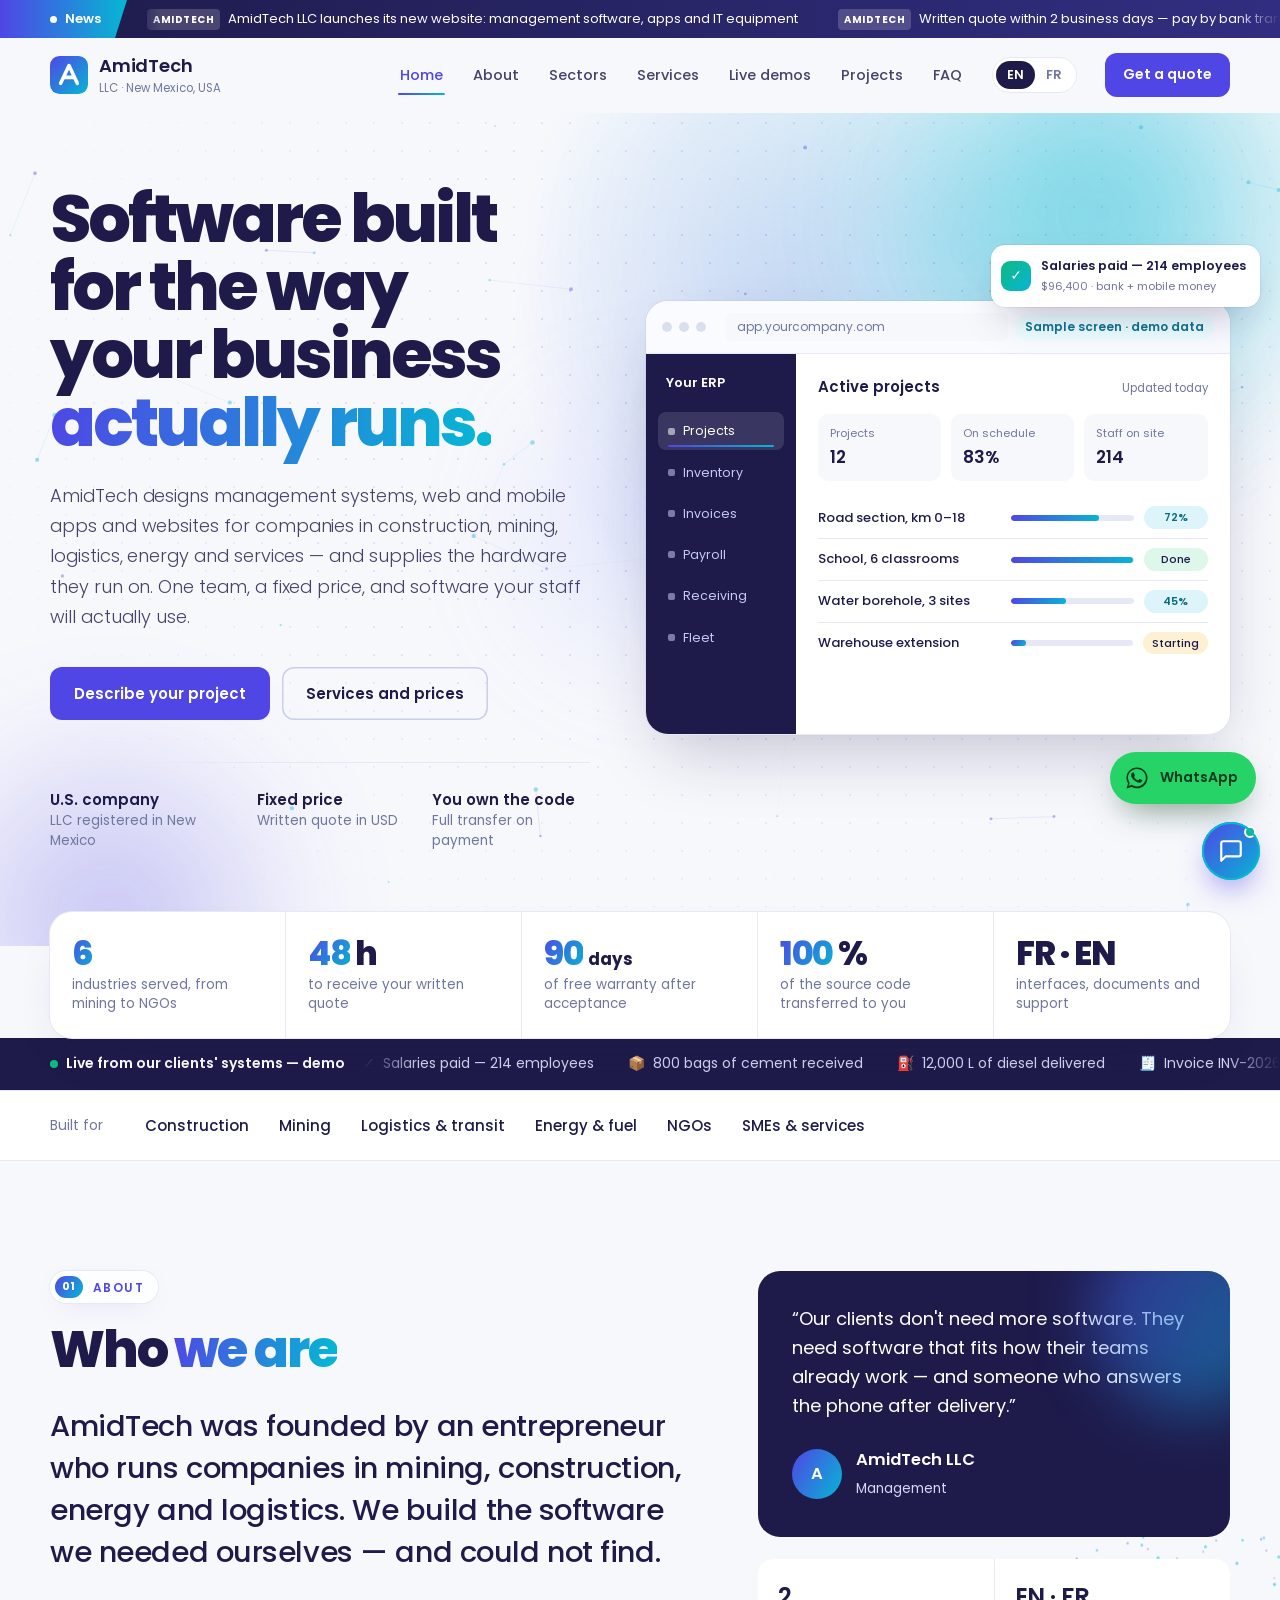
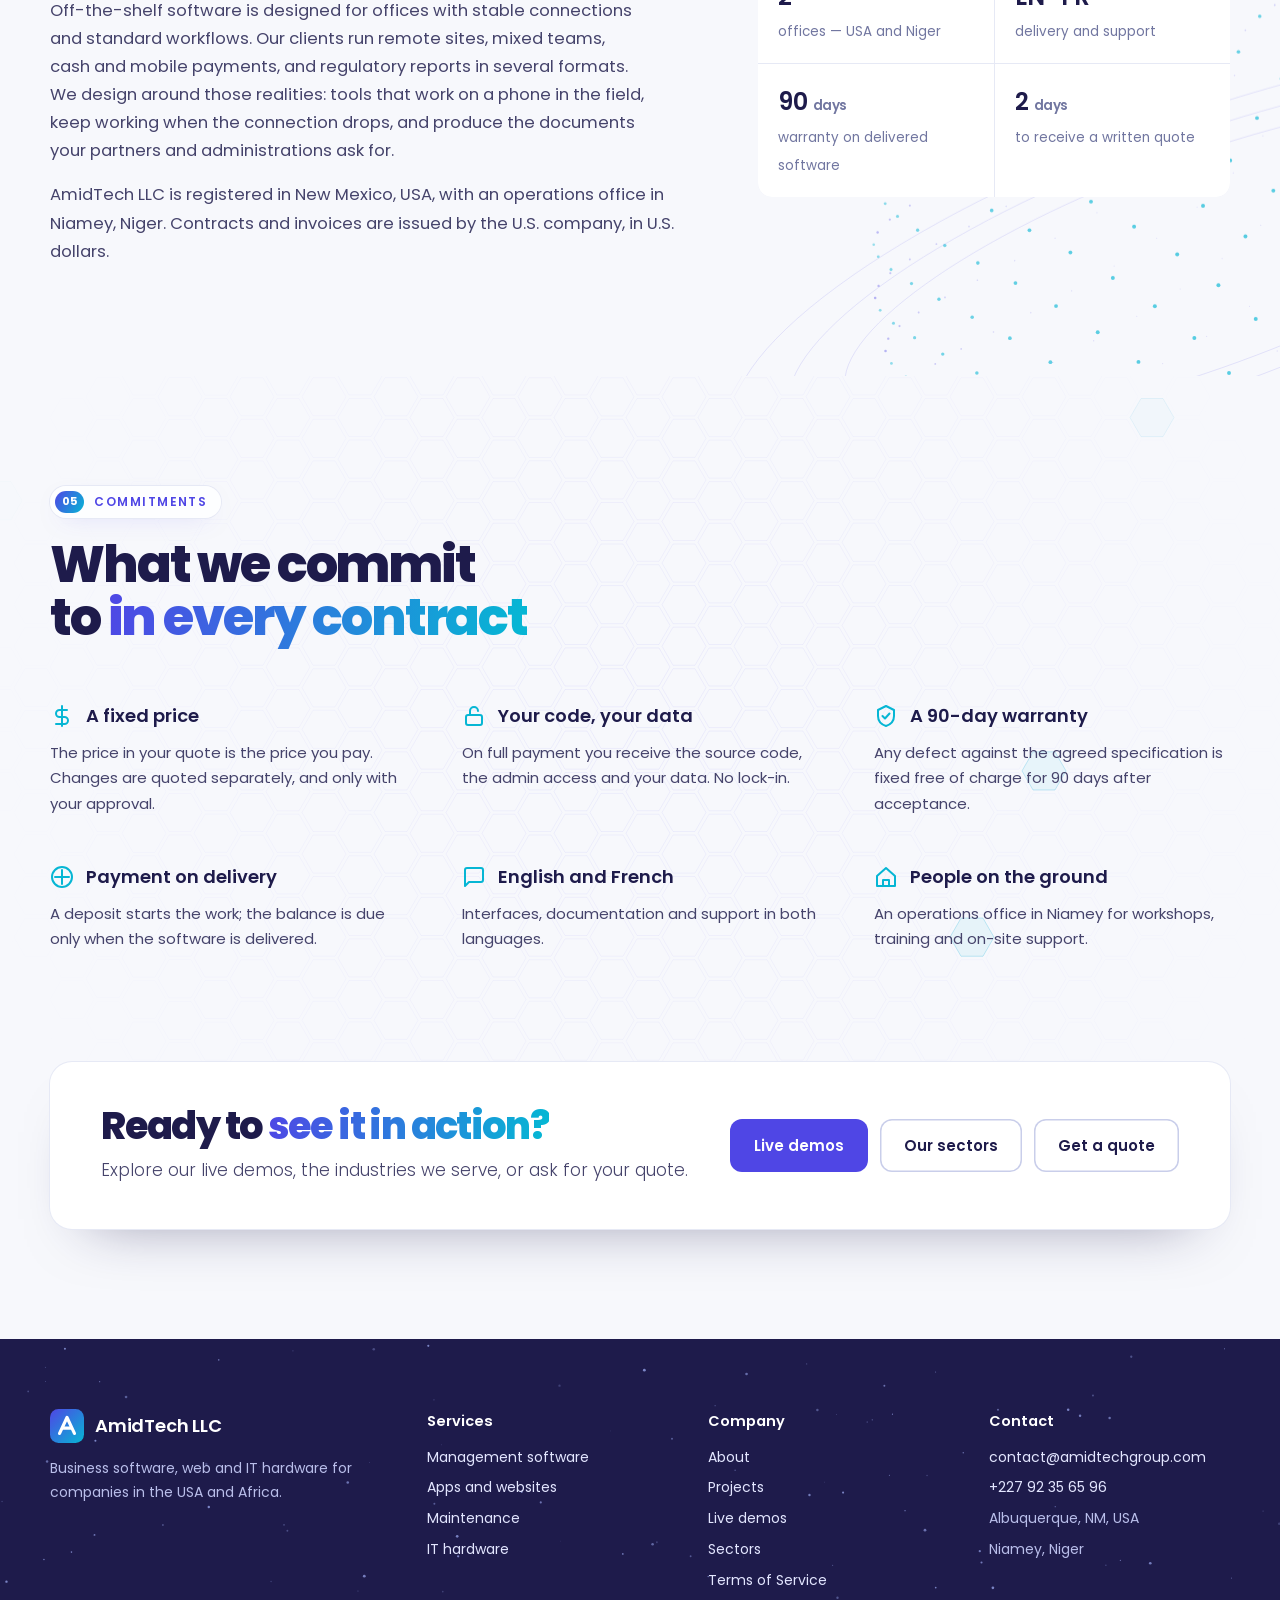
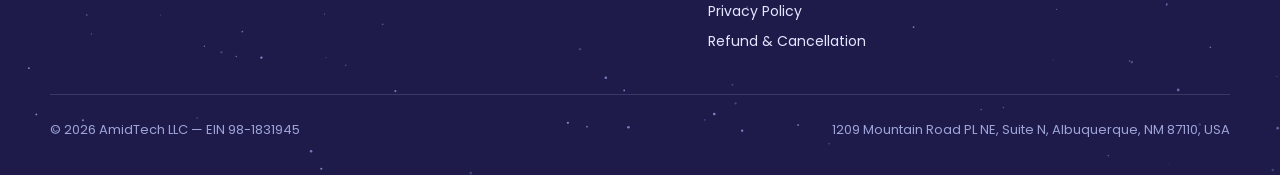
==== commit 9cca0214: "Site en pages séparées : navigation filtrée par rubrique - Chaque entrée du menu affiche sa propre p" ====
--- a/index.html
+++ b/index.html
@@ -490,6 +490,21 @@
 @media (max-width:620px){.kf{margin-top:-20px}.kf-grid{grid-template-columns:1fr 1fr}.kf-grid>div{border-right:1px solid var(--mist)!important;border-bottom:1px solid var(--mist)}.kf-grid>div:nth-child(2n){border-right:0!important}.kf-grid>div:last-child{grid-column:1/-1;border-bottom:0}.sx{grid-template-columns:1fr}.sx article{padding:24px}.dm-body{padding:22px}.wa-fab{right:14px;bottom:84px;width:52px;padding:0;justify-content:center}.wa-fab span{display:none}.brand small{display:none}}
 @media (prefers-reduced-motion:reduce){.hl,.dm-live i{animation:none}html.rv-on .sec-h>*{opacity:1;transform:none;filter:none;transition:none}.sx article,.dm article,.dm-shot img{transition:none}}
 .sectors li a{color:inherit}.sectors li a:hover{color:var(--ind)}
+
+/* pages */
+html.pg-js main [data-page]:not(.pg-on){display:none!important}
+html.pg-js main .pg-on.pg-first{padding-top:clamp(56px,7vw,96px)!important}
+html.pg-js main .pg-on{animation:pgIn .55s cubic-bezier(.2,.7,.2,1) both}
+@keyframes pgIn{from{opacity:0;transform:translateY(14px)}to{opacity:1;transform:none}}
+.menu a{position:relative;padding:6px 2px}
+.menu a.on{color:var(--ind)}
+.menu a.on::after{content:"";position:absolute;left:0;right:0;bottom:-2px;height:2px;border-radius:2px;background:var(--grad)}
+.pg-next{padding:0 0 110px}
+.pg-next-in{display:flex;flex-wrap:wrap;gap:28px;align-items:center;justify-content:space-between;padding:44px clamp(24px,4vw,56px);border-radius:var(--r-lg);background:var(--white);box-shadow:0 0 0 1px var(--mist),0 30px 60px -40px rgba(30,27,75,.5)}
+.pg-next h2{font-size:clamp(26px,3vw,40px)}
+.pg-next p{margin-top:10px;font-weight:300;font-size:17px}
+.pg-next-btn{display:flex;flex-wrap:wrap;gap:12px}
+@media (prefers-reduced-motion:reduce){html.pg-js main .pg-on{animation:none}}
 </style>
 </head>
 <body>
@@ -505,6 +520,7 @@
   </a>
   <button class="mtog" id="mtog" type="button" aria-label="Menu" aria-expanded="false" aria-controls="mnav">☰</button>
   <nav class="menu" id="mnav" aria-label="Main">
+    <a href="#top"><span class="en">Home</span><span class="fr">Accueil</span></a>
     <a href="#about"><span class="en">About</span><span class="fr">À propos</span></a>
     <a href="#sectors"><span class="en">Sectors</span><span class="fr">Secteurs</span></a>
     <a href="#services">Services</a>
@@ -517,7 +533,7 @@
 </div></header>
 
 <main id="main">
-<section class="hero" id="top"><div class="bg-anim" aria-hidden="true"><span class="blob b1"></span><span class="blob b2"></span><span class="blob b3"></span><span class="gridfx"></span><canvas class="net"></canvas></div><div class="wrap hgrid">
+<section class="hero" id="top" data-page="home"><div class="bg-anim" aria-hidden="true"><span class="blob b1"></span><span class="blob b2"></span><span class="blob b3"></span><span class="gridfx"></span><canvas class="net"></canvas></div><div class="wrap hgrid">
   <div>
     <h1><span class="en">Software built for the way your business <span class="hl">actually runs.</span></span><span class="fr">Des logiciels conçus pour <span class="hl">la réalité de votre entreprise.</span></span></h1>
     <p class="lead"><span class="en">AmidTech designs management systems, web and mobile apps and websites for companies in construction, mining, logistics, energy and services — and supplies the hardware they run on. One team, a fixed price, and software your staff will actually use.</span><span class="fr">AmidTech conçoit des systèmes de gestion, des applications web et mobiles et des sites internet pour les entreprises du BTP, des mines, de la logistique, de l'énergie et des services — et fournit le matériel pour les faire tourner. Une seule équipe, un prix fixe, et des outils que vos équipes utiliseront vraiment.</span></p>
@@ -604,7 +620,7 @@
   </div>
   </div>
 </div></section>
-<section class="kf" aria-label="AmidTech en bref"><div class="wrap"><div class="kf-grid">
+<section class="kf" data-page="home" aria-label="AmidTech en bref"><div class="wrap"><div class="kf-grid">
   <div><strong><i>6</i></strong><span><span class="en">industries served, from mining to NGOs</span><span class="fr">secteurs couverts, des mines aux ONG</span></span></div>
   <div><strong><i>48</i> h</strong><span><span class="en">to receive your written quote</span><span class="fr">pour recevoir votre devis écrit</span></span></div>
   <div><strong><i>90</i> <span class="en">days</span><span class="fr">jours</span></strong><span><span class="en">of free warranty after acceptance</span><span class="fr">de garantie gratuite après réception</span></span></div>
@@ -613,9 +629,9 @@
 </div></div></section>
 
 
-<div class="ticker" aria-hidden="true"><div class="tk-lbl"><i></i><span class="en">Live from our clients' systems — demo</span><span class="fr">En direct des systèmes clients — démo</span></div><div class="tk-view"><ul class="tk-track"><li><b>✓</b><span class="en">Salaries paid — 214 employees</span><span class="fr">Salaires virés — 214 employés</span></li><li><b>📦</b><span class="en">800 bags of cement received</span><span class="fr">800 sacs de ciment réceptionnés</span></li><li><b>⛽</b><span class="en">12,000 L of diesel delivered</span><span class="fr">12 000 L de gasoil livrés</span></li><li><b>🧾</b><span class="en">Invoice INV-2026-121 paid</span><span class="fr">Facture INV-2026-121 payée</span></li><li><b>📱</b><span class="en">Mobile money payment received</span><span class="fr">Paiement mobile money reçu</span></li><li><b>🚚</b><span class="en">Truck #4 arrived on site</span><span class="fr">Camion n°4 arrivé sur site</span></li><li><b>⏱</b><span class="en">Attendance: 198 / 214 on site</span><span class="fr">Pointage : 198 / 214 présents</span></li><li><b>📄</b><span class="en">Quote Q-2026-044 approved</span><span class="fr">Devis D-2026-044 approuvé</span></li><li><b>🔧</b><span class="en">Generator service scheduled</span><span class="fr">Entretien du groupe planifié</span></li><li><b>📊</b><span class="en">Monthly report sent</span><span class="fr">Rapport mensuel envoyé</span></li><li><b>💾</b><span class="en">Daily backup completed</span><span class="fr">Sauvegarde quotidienne terminée</span></li><li><b>⚠</b><span class="en">Low stock: drill bits</span><span class="fr">Stock bas : taillants</span></li><li><b>✓</b><span class="en">Salaries paid — 214 employees</span><span class="fr">Salaires virés — 214 employés</span></li><li><b>📦</b><span class="en">800 bags of cement received</span><span class="fr">800 sacs de ciment réceptionnés</span></li><li><b>⛽</b><span class="en">12,000 L of diesel delivered</span><span class="fr">12 000 L de gasoil livrés</span></li><li><b>🧾</b><span class="en">Invoice INV-2026-121 paid</span><span class="fr">Facture INV-2026-121 payée</span></li><li><b>📱</b><span class="en">Mobile money payment received</span><span class="fr">Paiement mobile money reçu</span></li><li><b>🚚</b><span class="en">Truck #4 arrived on site</span><span class="fr">Camion n°4 arrivé sur site</span></li><li><b>⏱</b><span class="en">Attendance: 198 / 214 on site</span><span class="fr">Pointage : 198 / 214 présents</span></li><li><b>📄</b><span class="en">Quote Q-2026-044 approved</span><span class="fr">Devis D-2026-044 approuvé</span></li><li><b>🔧</b><span class="en">Generator service scheduled</span><span class="fr">Entretien du groupe planifié</span></li><li><b>📊</b><span class="en">Monthly report sent</span><span class="fr">Rapport mensuel envoyé</span></li><li><b>💾</b><span class="en">Daily backup completed</span><span class="fr">Sauvegarde quotidienne terminée</span></li><li><b>⚠</b><span class="en">Low stock: drill bits</span><span class="fr">Stock bas : taillants</span></li></ul></div></div>
-
-<div class="sectors"><div class="wrap">
+<div class="ticker" data-page="home" aria-hidden="true"><div class="tk-lbl"><i></i><span class="en">Live from our clients' systems — demo</span><span class="fr">En direct des systèmes clients — démo</span></div><div class="tk-view"><ul class="tk-track"><li><b>✓</b><span class="en">Salaries paid — 214 employees</span><span class="fr">Salaires virés — 214 employés</span></li><li><b>📦</b><span class="en">800 bags of cement received</span><span class="fr">800 sacs de ciment réceptionnés</span></li><li><b>⛽</b><span class="en">12,000 L of diesel delivered</span><span class="fr">12 000 L de gasoil livrés</span></li><li><b>🧾</b><span class="en">Invoice INV-2026-121 paid</span><span class="fr">Facture INV-2026-121 payée</span></li><li><b>📱</b><span class="en">Mobile money payment received</span><span class="fr">Paiement mobile money reçu</span></li><li><b>🚚</b><span class="en">Truck #4 arrived on site</span><span class="fr">Camion n°4 arrivé sur site</span></li><li><b>⏱</b><span class="en">Attendance: 198 / 214 on site</span><span class="fr">Pointage : 198 / 214 présents</span></li><li><b>📄</b><span class="en">Quote Q-2026-044 approved</span><span class="fr">Devis D-2026-044 approuvé</span></li><li><b>🔧</b><span class="en">Generator service scheduled</span><span class="fr">Entretien du groupe planifié</span></li><li><b>📊</b><span class="en">Monthly report sent</span><span class="fr">Rapport mensuel envoyé</span></li><li><b>💾</b><span class="en">Daily backup completed</span><span class="fr">Sauvegarde quotidienne terminée</span></li><li><b>⚠</b><span class="en">Low stock: drill bits</span><span class="fr">Stock bas : taillants</span></li><li><b>✓</b><span class="en">Salaries paid — 214 employees</span><span class="fr">Salaires virés — 214 employés</span></li><li><b>📦</b><span class="en">800 bags of cement received</span><span class="fr">800 sacs de ciment réceptionnés</span></li><li><b>⛽</b><span class="en">12,000 L of diesel delivered</span><span class="fr">12 000 L de gasoil livrés</span></li><li><b>🧾</b><span class="en">Invoice INV-2026-121 paid</span><span class="fr">Facture INV-2026-121 payée</span></li><li><b>📱</b><span class="en">Mobile money payment received</span><span class="fr">Paiement mobile money reçu</span></li><li><b>🚚</b><span class="en">Truck #4 arrived on site</span><span class="fr">Camion n°4 arrivé sur site</span></li><li><b>⏱</b><span class="en">Attendance: 198 / 214 on site</span><span class="fr">Pointage : 198 / 214 présents</span></li><li><b>📄</b><span class="en">Quote Q-2026-044 approved</span><span class="fr">Devis D-2026-044 approuvé</span></li><li><b>🔧</b><span class="en">Generator service scheduled</span><span class="fr">Entretien du groupe planifié</span></li><li><b>📊</b><span class="en">Monthly report sent</span><span class="fr">Rapport mensuel envoyé</span></li><li><b>💾</b><span class="en">Daily backup completed</span><span class="fr">Sauvegarde quotidienne terminée</span></li><li><b>⚠</b><span class="en">Low stock: drill bits</span><span class="fr">Stock bas : taillants</span></li></ul></div></div>
+
+<div class="sectors" data-page="home"><div class="wrap">
   <p><span class="en">Built for</span><span class="fr">Pour les secteurs</span></p>
   <ul>
     <li><a href="#sectors"><span class="en">Construction</span><span class="fr">BTP</span></a></li>
@@ -627,7 +643,7 @@
   </ul>
 </div></div>
 
-<section class="sec fxs" id="about"><div class="fxl" aria-hidden="true"><canvas data-fx="globe"></canvas></div><div class="wrap about">
+<section class="sec fxs" id="about" data-page="home"><div class="fxl" aria-hidden="true"><canvas data-fx="globe"></canvas></div><div class="wrap about">
   <div>
     <div class="sec-h" style="margin-bottom:28px"><span class="eyebrow"><b>01</b><span class="en">About</span><span class="fr">À propos</span></span><h2><span class="en">Who <span class="hl">we are</span></span><span class="fr">Qui <span class="hl">sommes-nous</span></span></h2></div>
     <p class="big"><span class="en">AmidTech was founded by an entrepreneur who runs companies in mining, construction, energy and logistics. We build the software we needed ourselves — and could not find.</span><span class="fr">AmidTech a été fondée par un entrepreneur qui dirige des sociétés dans les mines, le BTP, l'énergie et la logistique. Nous créons les logiciels dont nous avions nous-mêmes besoin — et que nous ne trouvions pas.</span></p>
@@ -648,7 +664,7 @@
   </div>
 </div></section>
 
-<section class="sec bgfx" id="services"><div class="bg-anim" aria-hidden="true"><span class="blob b1"></span><span class="blob b2"></span><canvas class="fxc" data-fx="circuit"></canvas></div><div class="wrap">
+<section class="sec bgfx" id="services" data-page="services"><div class="bg-anim" aria-hidden="true"><span class="blob b1"></span><span class="blob b2"></span><canvas class="fxc" data-fx="circuit"></canvas></div><div class="wrap">
   <div class="sec-h"><span class="eyebrow"><b>02</b><span class="en">Services</span><span class="fr">Services</span></span><h2><span class="en">Services and <span class="hl">pricing</span></span><span class="fr">Services et <span class="hl">tarifs</span></span></h2><p><span class="en">Every engagement starts with a written quote setting the scope, deliverables, timeline and price. Prices are in U.S. dollars.</span><span class="fr">Chaque mission commence par un devis écrit fixant le périmètre, les livrables, le délai et le prix. Les prix sont en dollars américains.</span></p></div>
 <!-- PRICING:START -->
 <div class="pt" id="pricing">
@@ -663,7 +679,7 @@
 </div>
 <!-- PRICING:END -->
 </div></section>
-<section class="sec fxs" id="sectors" style="padding-top:0"><div class="fxl" aria-hidden="true"><canvas data-fx="stream"></canvas></div><div class="wrap">
+<section class="sec fxs" id="sectors" data-page="sectors" style="padding-top:0"><div class="fxl" aria-hidden="true"><canvas data-fx="stream"></canvas></div><div class="wrap">
   <div class="sec-h"><span class="eyebrow"><b>03</b><span class="en">Sectors</span><span class="fr">Secteurs</span></span><h2><span class="en">Built for the industries <span class="hl">we know from the inside</span></span><span class="fr">Pensé pour les secteurs <span class="hl">que nous connaissons de l'intérieur</span></span></h2><p><span class="en">Our founder runs companies in these sectors. Every system we deliver starts from real field constraints: remote sites, unstable networks, mobile money, regulatory reporting and teams to train.</span><span class="fr">Notre fondateur dirige des entreprises dans ces secteurs. Chaque système part des vraies contraintes du terrain : sites isolés, réseau instable, mobile money, rapports réglementaires et équipes à former.</span></p></div>
   <div class="sx">
     <article><div class="sx-ic"><svg viewBox="0 0 24 24" aria-hidden="true"><path d="M2 20l7-12 4 6 3-4 6 10z"/><path d="M7.5 10.5l3 1.5"/></svg></div><h3><span class="en">Mining & quarries</span><span class="fr">Mines & carrières</span></h3><p><span class="en">Production from pit to plant, traceability of every gold or copper lot, fuel, maintenance, HSE and the reports required by the mining administration.</span><span class="fr">Production de la fosse à l’usine, traçabilité de chaque lot d’or ou de cuivre, carburant, maintenance, HSE et rapports exigés par l’administration minière.</span></p><a class="sx-demo" href="/demo/erp-minier"><span class="en">Try the live demo</span><span class="fr">Voir la démo animée</span> <svg viewBox="0 0 24 24" width="16" height="16" fill="none" stroke="currentColor" stroke-width="2.4" stroke-linecap="round" stroke-linejoin="round" aria-hidden="true"><path d="M5 12h14M13 6l6 6-6 6"/></svg></a><ul><li><span class="en">Production</span><span class="fr">Production</span></li><li><span class="en">Lot traceability</span><span class="fr">Traçabilité</span></li><li><span class="en">Offline mode</span><span class="fr">Hors connexion</span></li><li><span class="en">HSE</span><span class="fr">HSE</span></li></ul></article>
@@ -682,7 +698,7 @@
 </div></section>
 
 
-<section class="sec dark fxs" id="process"><div class="fxl" aria-hidden="true"><canvas data-fx="waves"></canvas></div><div class="wrap">
+<section class="sec dark fxs" id="process" data-page="services"><div class="fxl" aria-hidden="true"><canvas data-fx="waves"></canvas></div><div class="wrap">
   <div class="sec-h"><span class="eyebrow"><b>04</b><span class="en">Process</span><span class="fr">Méthode</span></span><h2><span class="en">From first call to <span class="hl">go-live</span></span><span class="fr">Du premier échange à la <span class="hl">mise en service</span></span></h2><p><span class="en">You validate each stage before we move to the next, and you only pay the balance once the software is delivered.</span><span class="fr">Vous validez chaque étape avant la suivante, et vous ne payez le solde qu'une fois le logiciel livré.</span></p></div>
   <ol class="steps">
     <li><h3><span class="en">Discovery</span><span class="fr">Cadrage</span></h3><p><span class="en">We meet your teams and map how work really flows.</span><span class="fr">Nous rencontrons vos équipes et cartographions vos flux réels.</span></p><em><span class="en">1–2 weeks</span><span class="fr">1 à 2 semaines</span></em></li>
@@ -693,7 +709,7 @@
   </ol>
 </div></section>
 
-<section class="sec fxs" id="commit"><div class="fxl" aria-hidden="true"><canvas data-fx="hex"></canvas></div><div class="wrap">
+<section class="sec fxs" id="commit" data-page="home"><div class="fxl" aria-hidden="true"><canvas data-fx="hex"></canvas></div><div class="wrap">
   <div class="sec-h"><span class="eyebrow"><b>05</b><span class="en">Commitments</span><span class="fr">Engagements</span></span><h2><span class="en">What we commit to <span class="hl">in every contract</span></span><span class="fr">Nos engagements <span class="hl">dans chaque contrat</span></span></h2></div>
   <div class="commit">
     <div><h3><svg viewBox="0 0 24 24"><path d="M12 2v20M17 6H9.5a3.5 3.5 0 0 0 0 7h5a3.5 3.5 0 0 1 0 7H6"/></svg><span class="en">A fixed price</span><span class="fr">Un prix fixe</span></h3><p><span class="en">The price in your quote is the price you pay. Changes are quoted separately, and only with your approval.</span><span class="fr">Le prix du devis est celui que vous payez. Toute modification fait l'objet d'un devis séparé, avec votre accord.</span></p></div>
@@ -704,9 +720,14 @@
     <div><h3><svg viewBox="0 0 24 24"><path d="M3 11l9-8 9 8v10H3z"/><path d="M9 21v-6h6v6"/></svg><span class="en">People on the ground</span><span class="fr">Une présence sur le terrain</span></h3><p><span class="en">An operations office in Niamey for workshops, training and on-site support.</span><span class="fr">Un bureau à Niamey pour les ateliers, la formation et l'assistance sur site.</span></p></div>
   </div>
 </div></section>
-
-
-<section class="sec fxs" id="demos" style="padding-top:0"><div class="fxl" aria-hidden="true"><canvas data-fx="hex"></canvas></div><div class="wrap">
+<section class="pg-next" data-page="home"><div class="wrap"><div class="pg-next-in">
+  <div><h2><span class="en">Ready to <span class="hl">see it in action?</span></span><span class="fr">Prêt à <span class="hl">le voir en action ?</span></span></h2><p><span class="en">Explore our live demos, the industries we serve, or ask for your quote.</span><span class="fr">Explorez nos démos animées, nos secteurs, ou demandez votre devis.</span></p></div>
+  <div class="pg-next-btn"><a class="btn btn-p" href="#demos"><span class="en">Live demos</span><span class="fr">Voir les démos</span></a><a class="btn btn-g" href="#sectors"><span class="en">Our sectors</span><span class="fr">Nos secteurs</span></a><a class="btn btn-g" href="#contact"><span class="en">Get a quote</span><span class="fr">Demander un devis</span></a></div>
+</div></div></section>
+
+
+
+<section class="sec fxs" id="demos" data-page="demos" style="padding-top:0"><div class="fxl" aria-hidden="true"><canvas data-fx="hex"></canvas></div><div class="wrap">
   <div class="sec-h"><span class="eyebrow"><b>06</b><span class="en">Live demos</span><span class="fr">Démos</span></span><h2><span class="en">See the software <span class="hl">working, right now</span></span><span class="fr">Voyez le logiciel <span class="hl">fonctionner, tout de suite</span></span></h2><p><span class="en">Two interactive demos that run on their own: screens change, operations are executed and every result is logged. Click anything to take control. Data is fictitious.</span><span class="fr">Deux démos interactives qui se déroulent toutes seules : les écrans s’enchaînent, les opérations s’exécutent et chaque résultat s’inscrit au journal. Cliquez pour prendre la main. Les données sont fictives.</span></p></div>
   <div class="dm">
     <article>
@@ -726,7 +747,7 @@
   </div>
 </div></section>
 
-<section class="sec fxs" id="work" style="padding-top:0"><div class="fxl" aria-hidden="true"><canvas data-fx="scan"></canvas></div><div class="wrap">
+<section class="sec fxs" id="work" data-page="work" style="padding-top:0"><div class="fxl" aria-hidden="true"><canvas data-fx="scan"></canvas></div><div class="wrap">
   <div class="sec-h"><span class="eyebrow"><b>07</b><span class="en">Projects</span><span class="fr">Réalisations</span></span><h2><span class="en">Recent <span class="hl">projects</span></span><span class="fr">Réalisations <span class="hl">récentes</span></span></h2><p><span class="en">Client names are withheld; references are available on request.</span><span class="fr">Les noms des clients ne sont pas publiés ; références disponibles sur demande.</span></p></div>
   <div class="cases">
     <article class="case">
@@ -746,7 +767,7 @@
   </div>
 </div></section>
 
-<section class="sec fxs" id="company" style="padding-top:0"><div class="fxl" aria-hidden="true"><canvas data-fx="stream"></canvas></div><div class="wrap split">
+<section class="sec fxs" id="company" data-page="work" style="padding-top:0"><div class="fxl" aria-hidden="true"><canvas data-fx="stream"></canvas></div><div class="wrap split">
   <div class="panel">
     <h3><span class="en">Payment</span><span class="fr">Paiement</span></h3>
     <p><span class="en">All invoices are issued by AmidTech LLC and payable in U.S. dollars. A deposit is invoiced on signature (usually 10% to 50%) and the balance on delivery. Maintenance is billed monthly.</span><span class="fr">Toutes les factures sont émises par AmidTech LLC et payables en dollars américains. Un acompte est facturé à la signature (généralement 10 % à 50 %) et le solde à la livraison. La maintenance est facturée mensuellement.</span></p>
@@ -765,7 +786,7 @@
   </div>
 </div></section>
 
-<section class="sec fxs" id="faq" style="padding-top:0"><div class="fxl" aria-hidden="true"><canvas data-fx="shapes"></canvas></div><div class="wrap">
+<section class="sec fxs" id="faq" data-page="faq" style="padding-top:0"><div class="fxl" aria-hidden="true"><canvas data-fx="shapes"></canvas></div><div class="wrap">
   <div class="sec-h"><span class="eyebrow"><b>08</b><span class="en">FAQ</span><span class="fr">FAQ</span></span><h2><span class="en">Frequently asked <span class="hl">questions</span></span><span class="fr">Questions <span class="hl">fréquentes</span></span></h2></div>
   <div class="faq">
     <details><summary><span class="en">How long does a management software project take?</span><span class="fr">Combien de temps dure un projet de logiciel de gestion ?</span></summary><p><span class="en">Most projects take 6 to 14 weeks from signature to go-live, depending on the number of modules and the data to migrate. The timeline is fixed in your quote.</span><span class="fr">La plupart des projets prennent 6 à 14 semaines entre la signature et la mise en service, selon le nombre de modules et les données à reprendre. Le délai est fixé dans votre devis.</span></p></details>
@@ -776,7 +797,7 @@
   </div>
 </div></section>
 
-<section class="sec fxs" id="contact" style="padding-top:0"><div class="fxl" aria-hidden="true"><canvas data-fx="radar"></canvas></div><div class="wrap contact">
+<section class="sec fxs" id="contact" data-page="contact" style="padding-top:0"><div class="fxl" aria-hidden="true"><canvas data-fx="radar"></canvas></div><div class="wrap contact">
   <div>
     <div class="sec-h" style="margin-bottom:0"><span class="eyebrow"><b>09</b><span class="en">Contact</span><span class="fr">Contact</span></span><h2><span class="en">Tell us about <span class="hl">your project</span></span><span class="fr">Parlez-nous de <span class="hl">votre projet</span></span></h2><p><span class="en">Send us a short description. You will receive a written quote within two business days.</span><span class="fr">Envoyez-nous une courte description. Vous recevrez un devis écrit sous deux jours ouvrés.</span></p></div>
     <div class="direct">
@@ -1039,6 +1060,33 @@
   if(m&&!m.value)m.value=(fr?'Formule souhaitée : ':'Plan: ')+a.getAttribute(fr?'data-plan-fr':'data-plan')+'\n';});});})();
 </script>
 <script>
+(function(){
+var root=document.documentElement,main=document.getElementById('main');if(!main)return;
+var all=[].slice.call(main.querySelectorAll('[data-page]'));if(!all.length)return;
+root.classList.add('pg-js');
+var FIRST={home:'top',sectors:'sectors',services:'services',demos:'demos',work:'work',faq:'faq',contact:'contact'};
+var cur=null;
+function pageOf(id){if(!id)return 'home';var el=document.getElementById(id);if(!el)return null;var p=el.closest('[data-page]');return p?p.getAttribute('data-page'):null;}
+function show(pg){if(pg===cur)return false;cur=pg;var first=true;
+  all.forEach(function(el){var on=el.getAttribute('data-page')===pg;el.classList.toggle('pg-on',on);el.classList.remove('pg-first');if(on&&first){if(pg!=='home')el.classList.add('pg-first');first=false;}});
+  [].forEach.call(document.querySelectorAll('.menu a[href^="#"]'),function(a){var hh=a.getAttribute('href');a.classList.toggle('on',pageOf(hh.slice(1))===pg&&(pg!=='home'||hh==='#top'));});
+  document.title=(pg==='home'?'':(({sectors:'Secteurs',services:'Services et tarifs',demos:'Démos',work:'Réalisations',faq:'FAQ',contact:'Contact'})[pg]+' — '))+'AmidTech LLC — Logiciels de gestion, web & IT';
+  setTimeout(function(){dispatchEvent(new Event('resize'));},30);return true;}
+function route(scroll){var id=decodeURIComponent(location.hash.slice(1));var pg=pageOf(id);if(!pg)return;show(pg);
+  if(scroll===false)return;var el=id&&document.getElementById(id);
+  if(!el||id===FIRST[pg]||id==='top'){root.style.scrollBehavior='auto';scrollTo(0,0);root.style.scrollBehavior='';}
+  else{setTimeout(function(){el.scrollIntoView({behavior:'smooth',block:'start'});},40);}}
+document.addEventListener('click',function(e){var a=e.target.closest('a[href^="#"]');if(!a||e.defaultPrevented||e.metaKey||e.ctrlKey)return;
+  var id=a.getAttribute('href').slice(1);if(!id||!pageOf(id))return;e.preventDefault();
+  if(location.hash!=='#'+id)history.pushState(null,'','#'+id);route();});
+addEventListener('popstate',function(){route();});
+addEventListener('hashchange',function(){route();});
+route(location.hash?true:false);if(!cur)show('home');
+if(location.hash&&location.hash!=='#top'){var el=document.getElementById(location.hash.slice(1));if(el&&location.hash.slice(1)!==FIRST[cur])setTimeout(function(){el.scrollIntoView();},60);else scrollTo(0,0);}
+addEventListener('load',function(){var id=location.hash.slice(1);if(!id||id===FIRST[cur]){root.style.scrollBehavior='auto';scrollTo(0,0);root.style.scrollBehavior='';}});
+})();
+</script>
+<script>
 (function(){var h=document.querySelectorAll('.sec-h');if(!h.length)return;
 if(!('IntersectionObserver' in window)||matchMedia('(prefers-reduced-motion: reduce)').matches)return;
 document.documentElement.classList.add('rv-on');
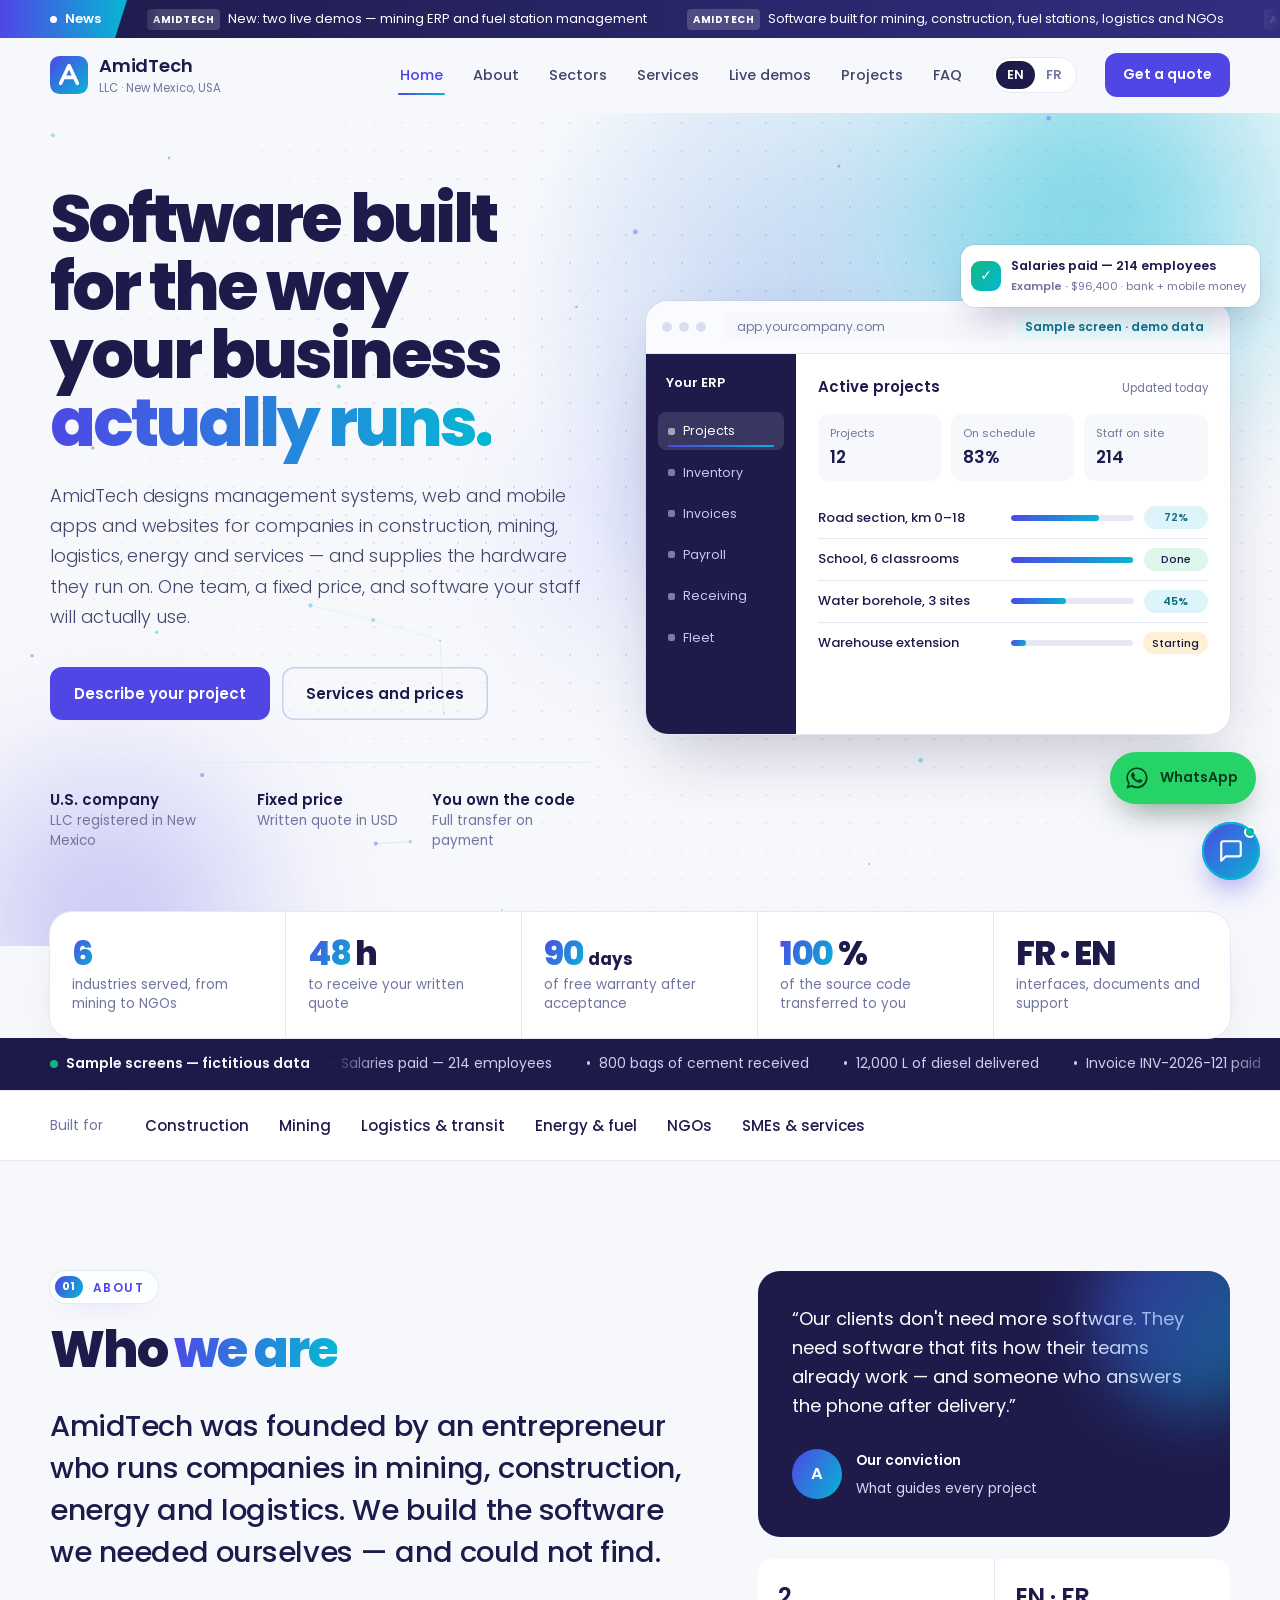
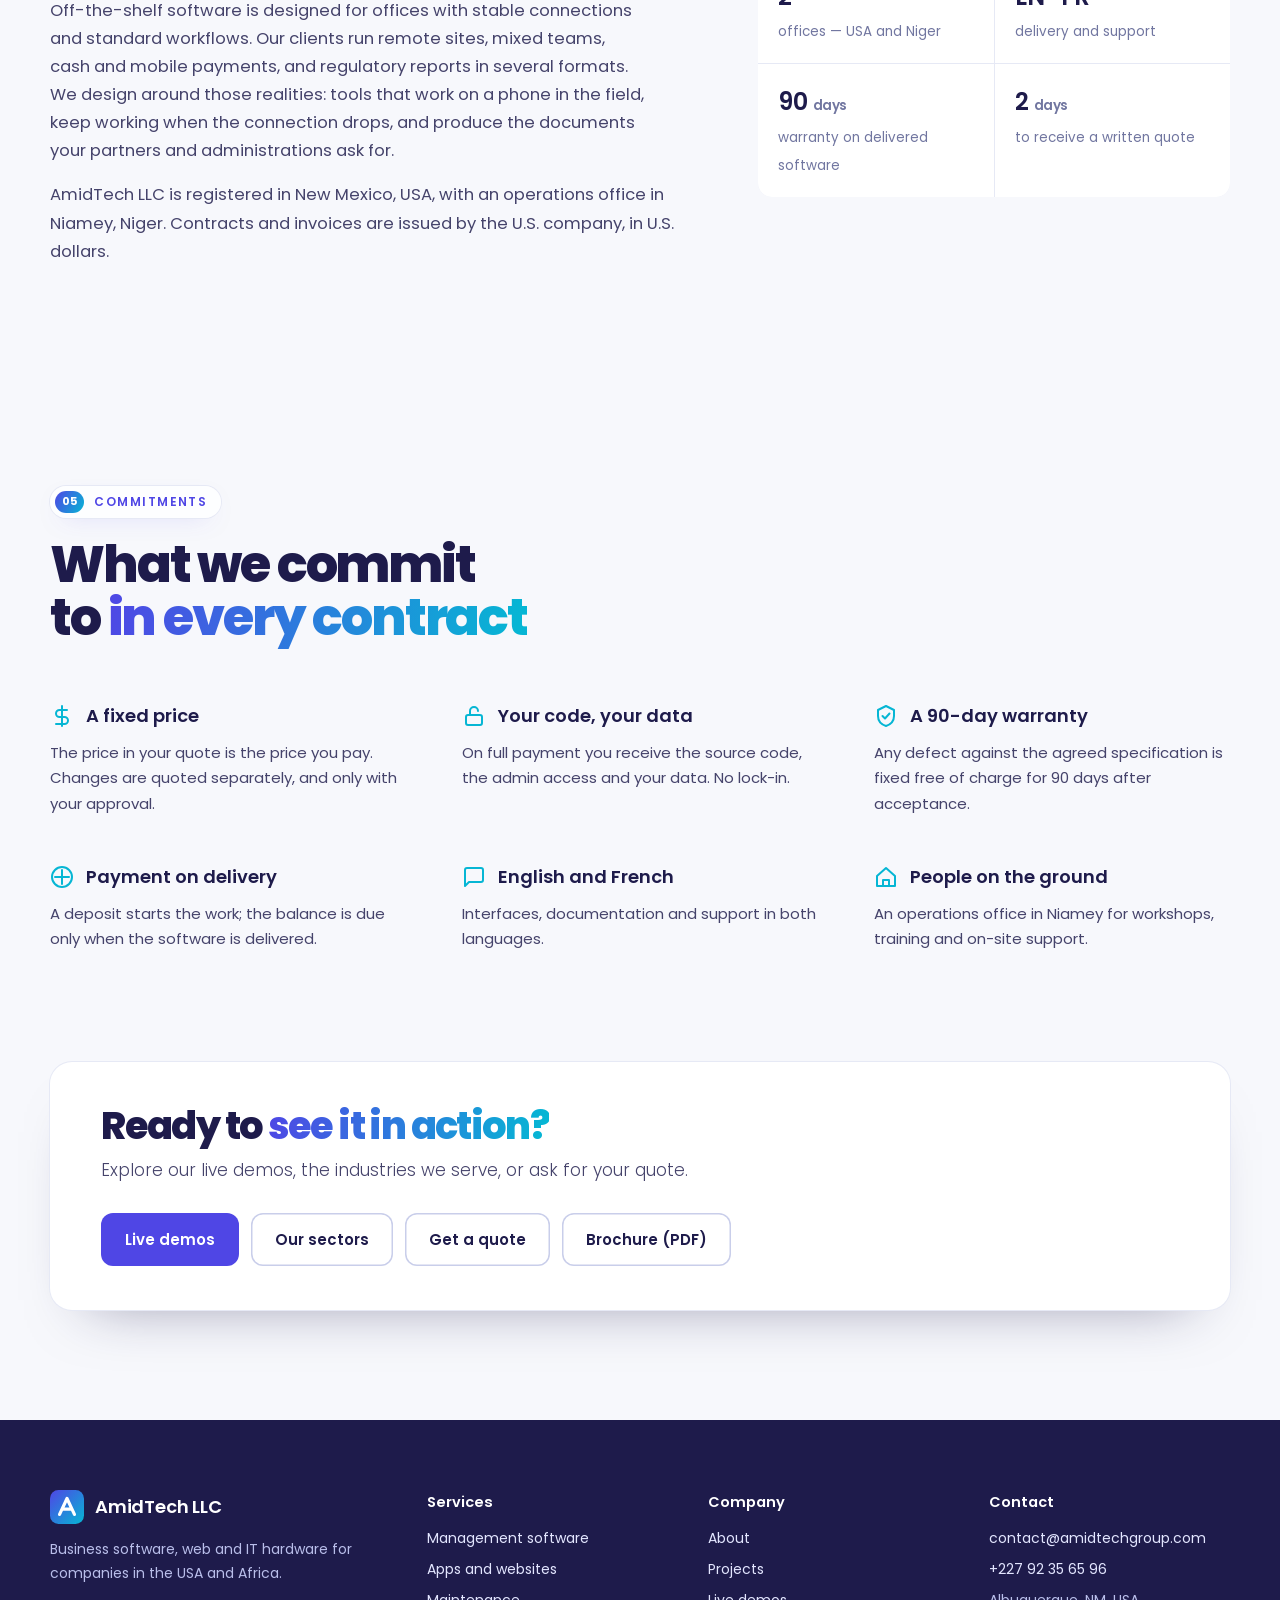
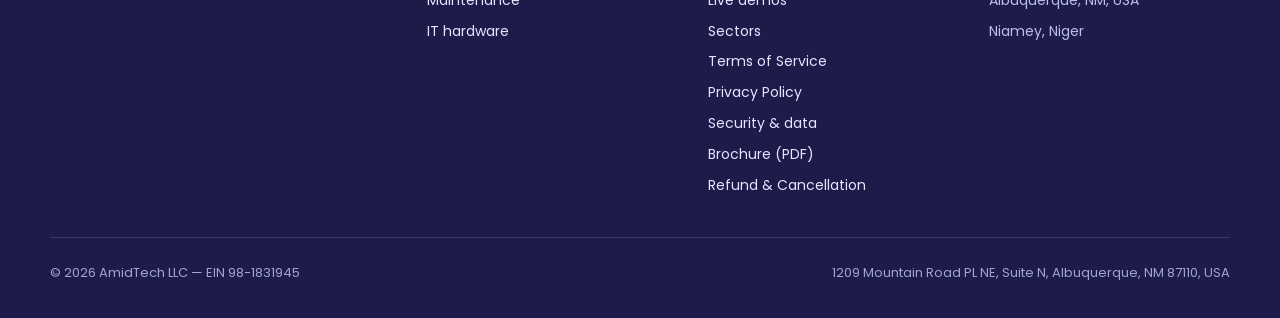
==== commit c48ef707: "Corrections de l'audit : formulaire, confiance, sobriété, langue - Formulaire : envoi réel via /api/" ====
--- a/index.html
+++ b/index.html
@@ -3,15 +3,19 @@
 <head>
 <meta charset="UTF-8">
 <meta name="viewport" content="width=device-width, initial-scale=1.0">
-<title>AmidTech LLC — Business software, web & IT for companies in the USA and Africa</title>
-<meta name="description" content="AmidTech LLC (New Mexico, USA) designs custom management software, web and mobile applications and websites, and supplies IT hardware for construction, mining, logistics, energy and service companies.">
+<title>AmidTech LLC — Logiciels de gestion, applications et matériel informatique pour les entreprises en Afrique et aux USA</title>
+<meta name="description" content="AmidTech LLC (Nouveau-Mexique, USA · bureau à Niamey) conçoit des logiciels de gestion sur mesure, des applications web et mobiles et des sites internet, et fournit le matériel informatique, pour les mines, le BTP, les stations-service, la logistique, les ONG et les PME. Devis écrit à prix fixe.">
 <meta name="robots" content="index, follow">
 <meta name="theme-color" content="#4F46E5">
 <meta property="og:type" content="website">
 <meta property="og:url" content="https://amidtechgroup.com/">
 <meta property="og:site_name" content="AmidTech LLC">
-<meta property="og:title" content="AmidTech LLC — Software built for the way your business runs">
-<meta property="og:description" content="Custom management software, web & mobile apps, websites, maintenance, IT consulting and hardware supply. Fixed-price quotes in USD.">
+<meta property="og:title" content="AmidTech — Des logiciels conçus pour la réalité de votre entreprise">
+<meta property="og:locale" content="fr_FR">
+<meta property="og:locale:alternate" content="en_US">
+<meta property="og:description" content="Logiciels de gestion, applications et sites internet pour les mines, le BTP, les stations-service, la logistique et les ONG. Démos animées, prix fixe, code source cédé.">
+<meta property="og:image" content="https://amidtechgroup.com/demo/stations-service.jpg">
+<meta name="twitter:card" content="summary_large_image">
 <link rel="canonical" href="https://amidtechgroup.com/">
 <link rel="manifest" href="/manifest.json">
 <link rel="icon" href="data:image/svg+xml,%3Csvg xmlns='http://www.w3.org/2000/svg' viewBox='0 0 64 64'%3E%3Cdefs%3E%3ClinearGradient id='g' x1='0' y1='0' x2='1' y2='1'%3E%3Cstop offset='0' stop-color='%234F46E5'/%3E%3Cstop offset='1' stop-color='%2306B6D4'/%3E%3C/linearGradient%3E%3C/defs%3E%3Crect width='64' height='64' rx='16' fill='url(%23g)'/%3E%3Cpath d='M18 46 L32 16 L46 46 M24 36 H40' stroke='white' stroke-width='6' fill='none' stroke-linecap='round' stroke-linejoin='round'/%3E%3C/svg%3E">
@@ -505,6 +509,8 @@
 .pg-next p{margin-top:10px;font-weight:300;font-size:17px}
 .pg-next-btn{display:flex;flex-wrap:wrap;gap:12px}
 @media (prefers-reduced-motion:reduce){html.pg-js main .pg-on{animation:none}}
+body.fr .toast small::before{content:"Exemple · ";font-weight:600}body:not(.fr) .toast small::before{content:"Example · ";font-weight:600}
+#sent.qf-msg{flex-basis:100%;padding:14px 16px;border-radius:12px;font-size:14.5px;line-height:1.55}#sent.qf-ok{background:#DCFCE7;color:#14532D}#sent.qf-warn{background:#FFF7ED;color:#7C2D12}#sent.qf-wait{background:var(--lav);color:var(--ind2)}.qf-act{display:flex;gap:10px;margin-top:10px;flex-wrap:wrap}.qf-act .btn{padding:10px 16px;font-size:14px}
 </style>
 </head>
 <body>
@@ -629,7 +635,7 @@
 </div></div></section>
 
 
-<div class="ticker" data-page="home" aria-hidden="true"><div class="tk-lbl"><i></i><span class="en">Live from our clients' systems — demo</span><span class="fr">En direct des systèmes clients — démo</span></div><div class="tk-view"><ul class="tk-track"><li><b>✓</b><span class="en">Salaries paid — 214 employees</span><span class="fr">Salaires virés — 214 employés</span></li><li><b>📦</b><span class="en">800 bags of cement received</span><span class="fr">800 sacs de ciment réceptionnés</span></li><li><b>⛽</b><span class="en">12,000 L of diesel delivered</span><span class="fr">12 000 L de gasoil livrés</span></li><li><b>🧾</b><span class="en">Invoice INV-2026-121 paid</span><span class="fr">Facture INV-2026-121 payée</span></li><li><b>📱</b><span class="en">Mobile money payment received</span><span class="fr">Paiement mobile money reçu</span></li><li><b>🚚</b><span class="en">Truck #4 arrived on site</span><span class="fr">Camion n°4 arrivé sur site</span></li><li><b>⏱</b><span class="en">Attendance: 198 / 214 on site</span><span class="fr">Pointage : 198 / 214 présents</span></li><li><b>📄</b><span class="en">Quote Q-2026-044 approved</span><span class="fr">Devis D-2026-044 approuvé</span></li><li><b>🔧</b><span class="en">Generator service scheduled</span><span class="fr">Entretien du groupe planifié</span></li><li><b>📊</b><span class="en">Monthly report sent</span><span class="fr">Rapport mensuel envoyé</span></li><li><b>💾</b><span class="en">Daily backup completed</span><span class="fr">Sauvegarde quotidienne terminée</span></li><li><b>⚠</b><span class="en">Low stock: drill bits</span><span class="fr">Stock bas : taillants</span></li><li><b>✓</b><span class="en">Salaries paid — 214 employees</span><span class="fr">Salaires virés — 214 employés</span></li><li><b>📦</b><span class="en">800 bags of cement received</span><span class="fr">800 sacs de ciment réceptionnés</span></li><li><b>⛽</b><span class="en">12,000 L of diesel delivered</span><span class="fr">12 000 L de gasoil livrés</span></li><li><b>🧾</b><span class="en">Invoice INV-2026-121 paid</span><span class="fr">Facture INV-2026-121 payée</span></li><li><b>📱</b><span class="en">Mobile money payment received</span><span class="fr">Paiement mobile money reçu</span></li><li><b>🚚</b><span class="en">Truck #4 arrived on site</span><span class="fr">Camion n°4 arrivé sur site</span></li><li><b>⏱</b><span class="en">Attendance: 198 / 214 on site</span><span class="fr">Pointage : 198 / 214 présents</span></li><li><b>📄</b><span class="en">Quote Q-2026-044 approved</span><span class="fr">Devis D-2026-044 approuvé</span></li><li><b>🔧</b><span class="en">Generator service scheduled</span><span class="fr">Entretien du groupe planifié</span></li><li><b>📊</b><span class="en">Monthly report sent</span><span class="fr">Rapport mensuel envoyé</span></li><li><b>💾</b><span class="en">Daily backup completed</span><span class="fr">Sauvegarde quotidienne terminée</span></li><li><b>⚠</b><span class="en">Low stock: drill bits</span><span class="fr">Stock bas : taillants</span></li></ul></div></div>
+<div class="ticker" data-page="home" aria-hidden="true"><div class="tk-lbl"><i></i><span class="en">Sample screens — fictitious data</span><span class="fr">Exemples d’écrans — données fictives</span></div><div class="tk-view"><ul class="tk-track"><li><b>•</b><span class="en">Salaries paid — 214 employees</span><span class="fr">Salaires virés — 214 employés</span></li><li><b>•</b><span class="en">800 bags of cement received</span><span class="fr">800 sacs de ciment réceptionnés</span></li><li><b>•</b><span class="en">12,000 L of diesel delivered</span><span class="fr">12 000 L de gasoil livrés</span></li><li><b>•</b><span class="en">Invoice INV-2026-121 paid</span><span class="fr">Facture INV-2026-121 payée</span></li><li><b>•</b><span class="en">Mobile money payment received</span><span class="fr">Paiement mobile money reçu</span></li><li><b>•</b><span class="en">Truck #4 arrived on site</span><span class="fr">Camion n°4 arrivé sur site</span></li><li><b>•</b><span class="en">Attendance: 198 / 214 on site</span><span class="fr">Pointage : 198 / 214 présents</span></li><li><b>•</b><span class="en">Quote Q-2026-044 approved</span><span class="fr">Devis D-2026-044 approuvé</span></li><li><b>•</b><span class="en">Generator service scheduled</span><span class="fr">Entretien du groupe planifié</span></li><li><b>•</b><span class="en">Monthly report sent</span><span class="fr">Rapport mensuel envoyé</span></li><li><b>•</b><span class="en">Daily backup completed</span><span class="fr">Sauvegarde quotidienne terminée</span></li><li><b>•</b><span class="en">Low stock: drill bits</span><span class="fr">Stock bas : taillants</span></li><li><b>•</b><span class="en">Salaries paid — 214 employees</span><span class="fr">Salaires virés — 214 employés</span></li><li><b>•</b><span class="en">800 bags of cement received</span><span class="fr">800 sacs de ciment réceptionnés</span></li><li><b>•</b><span class="en">12,000 L of diesel delivered</span><span class="fr">12 000 L de gasoil livrés</span></li><li><b>•</b><span class="en">Invoice INV-2026-121 paid</span><span class="fr">Facture INV-2026-121 payée</span></li><li><b>•</b><span class="en">Mobile money payment received</span><span class="fr">Paiement mobile money reçu</span></li><li><b>•</b><span class="en">Truck #4 arrived on site</span><span class="fr">Camion n°4 arrivé sur site</span></li><li><b>•</b><span class="en">Attendance: 198 / 214 on site</span><span class="fr">Pointage : 198 / 214 présents</span></li><li><b>•</b><span class="en">Quote Q-2026-044 approved</span><span class="fr">Devis D-2026-044 approuvé</span></li><li><b>•</b><span class="en">Generator service scheduled</span><span class="fr">Entretien du groupe planifié</span></li><li><b>•</b><span class="en">Monthly report sent</span><span class="fr">Rapport mensuel envoyé</span></li><li><b>•</b><span class="en">Daily backup completed</span><span class="fr">Sauvegarde quotidienne terminée</span></li><li><b>•</b><span class="en">Low stock: drill bits</span><span class="fr">Stock bas : taillants</span></li></ul></div></div>
 
 <div class="sectors" data-page="home"><div class="wrap">
   <p><span class="en">Built for</span><span class="fr">Pour les secteurs</span></p>
@@ -653,7 +659,7 @@
   <div>
     <div class="founder">
       <blockquote><span class="en">“Our clients don't need more software. They need software that fits how their teams already work — and someone who answers the phone after delivery.”</span><span class="fr">« Nos clients n'ont pas besoin de plus de logiciels. Ils ont besoin d'outils adaptés à la façon dont leurs équipes travaillent déjà — et de quelqu'un qui répond au téléphone après la livraison. »</span></blockquote>
-      <div class="who"><div class="av">A</div><div><strong>AmidTech LLC</strong><span class="en">Management</span><span class="fr">Direction</span></div></div>
+      <div class="who"><div class="av">A</div><div><strong><span class="en">Our conviction</span><span class="fr">Notre conviction</span></strong><span class="en">What guides every project</span><span class="fr">Ce qui guide chaque projet</span></div></div>
     </div>
     <div class="facts">
       <div><strong>2</strong><span class="en">offices — USA and Niger</span><span class="fr">bureaux — USA et Niger</span></div>
@@ -669,7 +675,7 @@
 <!-- PRICING:START -->
 <div class="pt" id="pricing">
 <div class="pt-tabs" role="tablist" aria-label="Services"><button type="button" role="tab" class="pt-tab" id="pt-erp" aria-controls="pp-erp" aria-selected="true"><svg viewBox="0 0 24 24"><rect x="3" y="3" width="7" height="7" rx="1.5"/><rect x="14" y="3" width="7" height="7" rx="1.5"/><rect x="3" y="14" width="7" height="7" rx="1.5"/><rect x="14" y="14" width="7" height="7" rx="1.5"/></svg><span class="en">Management software</span><span class="fr">Logiciel de gestion</span></button><button type="button" role="tab" class="pt-tab" id="pt-web" aria-controls="pp-web" aria-selected="false"><svg viewBox="0 0 24 24"><circle cx="12" cy="12" r="9"/><path d="M3 12h18M12 3a14 14 0 0 1 0 18M12 3a14 14 0 0 0 0 18"/></svg><span class="en">Websites</span><span class="fr">Sites internet</span></button><button type="button" role="tab" class="pt-tab" id="pt-apps" aria-controls="pp-apps" aria-selected="false"><svg viewBox="0 0 24 24"><rect x="7" y="2" width="10" height="20" rx="2.5"/><path d="M11 18h2"/></svg><span class="en">Web & mobile apps</span><span class="fr">Applications</span></button><button type="button" role="tab" class="pt-tab" id="pt-maint" aria-controls="pp-maint" aria-selected="false"><svg viewBox="0 0 24 24"><path d="M14.7 6.3a4 4 0 0 0-5.4 5.4L3 18l3 3 6.3-6.3a4 4 0 0 0 5.4-5.4l-2.6 2.6-2.4-.6-.6-2.4z"/></svg><span class="en">Maintenance</span><span class="fr">Maintenance</span></button><button type="button" role="tab" class="pt-tab" id="pt-consult" aria-controls="pp-consult" aria-selected="false"><svg viewBox="0 0 24 24"><path d="M9 18h6M10 22h4M12 2a7 7 0 0 0-4 12.7V17h8v-2.3A7 7 0 0 0 12 2z"/></svg><span class="en">Consulting</span><span class="fr">Conseil</span></button><button type="button" role="tab" class="pt-tab" id="pt-hw" aria-controls="pp-hw" aria-selected="false"><svg viewBox="0 0 24 24"><rect x="3" y="4" width="18" height="12" rx="2"/><path d="M8 20h8M12 16v4"/></svg><span class="en">IT equipment</span><span class="fr">Matériel</span></button></div>
-<div class="pt-pane" id="pp-erp" role="tabpanel" aria-labelledby="pt-erp"><p class="pt-intro"><span class="en">ERP built around your operations — for mining, construction, logistics, energy, NGOs and SMEs.</span><span class="fr">ERP construit autour de vos opérations — mines, BTP, logistique, énergie, ONG et PME.</span></p><div class="pt-grid n5"><div class="pc"><h3><span class="en">Essential</span><span class="fr">Essentiel</span></h3><p class="pc-who"><span class="en">Small organisation, one department</span><span class="fr">Petite structure, un service</span></p><div class="pc-price"><small><span class="en">from</span><span class="fr">dès</span></small><span class="en">$8,000</span><span class="fr">8 000 $</span></div><div class="pc-unit"><span class="en">per project</span><span class="fr">par projet</span><span class="fr"> · ≈ 4,6 M FCFA</span></div><ul><li><span class="en">1–2 modules (e.g. inventory + invoicing)</span><span class="fr">1 à 2 modules (ex. stocks + facturation)</span></li><li><span class="en">Up to 10 users · web</span><span class="fr">Jusqu'à 10 utilisateurs · web</span></li><li><span class="en">Excel / PDF exports, simple dashboard</span><span class="fr">Exports Excel / PDF, tableau de bord simple</span></li><li><span class="en">1 remote training session · 90-day warranty</span><span class="fr">1 formation à distance · garantie 90 jours</span></li></ul><div class="pc-time"><svg viewBox="0 0 24 24"><circle cx="12" cy="12" r="9"/><path d="M12 7v5l3 2"/></svg><span class="en">4–6 weeks</span><span class="fr">4 à 6 semaines</span></div><a class="pc-cta" href="#contact" data-need="Management software" data-plan="Essential" data-plan-fr="Essentiel"><span class="en">Request a quote</span><span class="fr">Demander un devis</span></a></div><div class="pc rec"><span class="pc-badge"><span class="en">Recommended</span><span class="fr">Recommandé</span></span><h3><span class="en">Professional</span><span class="fr">Professionnel</span></h3><p class="pc-who"><span class="en">SME or operating site</span><span class="fr">PME ou site d'exploitation</span></p><div class="pc-price"><small><span class="en">from</span><span class="fr">dès</span></small><span class="en">$21,000</span><span class="fr">21 000 $</span></div><div class="pc-unit"><span class="en">per project</span><span class="fr">par projet</span><span class="fr"> · ≈ 12,1 M FCFA</span></div><ul><li><span class="en">3–4 modules: operations, inventory/purchasing, invoicing, dashboard</span><span class="fr">3 à 4 modules : exploitation, stocks/achats, facturation, tableau de bord</span></li><li><span class="en">Up to 25 users · web + Android</span><span class="fr">Jusqu'à 25 utilisateurs · web + Android</span></li><li><span class="en">SYSCOHADA exports, monthly reports</span><span class="fr">Exports SYSCOHADA, rapports mensuels</span></li><li><span class="en">2 on-site trainings · 90-day warranty + 3 months maintenance</span><span class="fr">2 formations sur site · garantie 90 jours + 3 mois de maintenance</span></li></ul><div class="pc-time"><svg viewBox="0 0 24 24"><circle cx="12" cy="12" r="9"/><path d="M12 7v5l3 2"/></svg><span class="en">8–10 weeks</span><span class="fr">8 à 10 semaines</span></div><a class="pc-cta" href="#contact" data-need="Management software" data-plan="Professional" data-plan-fr="Professionnel"><span class="en">Request a quote</span><span class="fr">Demander un devis</span></a></div><div class="pc"><h3><span class="en">Business</span><span class="fr">Business</span></h3><p class="pc-who"><span class="en">Multi-department company</span><span class="fr">Entreprise multi-services</span></p><div class="pc-price"><small><span class="en">from</span><span class="fr">dès</span></small><span class="en">$30,000</span><span class="fr">30 000 $</span></div><div class="pc-unit"><span class="en">per project</span><span class="fr">par projet</span><span class="fr"> · ≈ 17,2 M FCFA</span></div><ul><li><span class="en">5–6 modules: + HR/payroll, fleet & equipment, multi-depot</span><span class="fr">5 à 6 modules : + RH/paie, flotte et engins, multi-dépôts</span></li><li><span class="en">Up to 50 users · offline mobile</span><span class="fr">Jusqu'à 50 utilisateurs · mobile hors connexion</span></li><li><span class="en">Mobile money, e-mail and SMS integration</span><span class="fr">Intégration mobile money, e-mail et SMS</span></li><li><span class="en">Regulatory reports · 6-month warranty</span><span class="fr">Rapports réglementaires · garantie 6 mois</span></li></ul><div class="pc-time"><svg viewBox="0 0 24 24"><circle cx="12" cy="12" r="9"/><path d="M12 7v5l3 2"/></svg><span class="en">10–14 weeks</span><span class="fr">10 à 14 semaines</span></div><a class="pc-cta" href="#contact" data-need="Management software" data-plan="Business" data-plan-fr="Business"><span class="en">Request a quote</span><span class="fr">Demander un devis</span></a></div><div class="pc"><h3><span class="en">Enterprise</span><span class="fr">Entreprise</span></h3><p class="pc-who"><span class="en">Multi-site company</span><span class="fr">Entreprise multi-sites</span></p><div class="pc-price"><small><span class="en">from</span><span class="fr">dès</span></small><span class="en">$50,000</span><span class="fr">50 000 $</span></div><div class="pc-unit"><span class="en">per project</span><span class="fr">par projet</span><span class="fr"> · ≈ 28,8 M FCFA</span></div><ul><li><span class="en">Full ERP with approval workflows</span><span class="fr">ERP complet avec circuits de validation</span></li><li><span class="en">Up to 150 users · web, Android and iOS</span><span class="fr">Jusqu'à 150 utilisateurs · web, Android et iOS</span></li><li><span class="en">Bank, GPS, meters and biometric integrations</span><span class="fr">Intégrations banques, GPS, compteurs, biométrie</span></li><li><span class="en">Dedicated project manager · 12-month warranty</span><span class="fr">Chef de projet dédié · garantie 12 mois</span></li></ul><div class="pc-time"><svg viewBox="0 0 24 24"><circle cx="12" cy="12" r="9"/><path d="M12 7v5l3 2"/></svg><span class="en">4–6 months</span><span class="fr">4 à 6 mois</span></div><a class="pc-cta" href="#contact" data-need="Management software" data-plan="Enterprise" data-plan-fr="Entreprise"><span class="en">Request a quote</span><span class="fr">Demander un devis</span></a></div><div class="pc"><h3><span class="en">Group</span><span class="fr">Groupe</span></h3><p class="pc-who"><span class="en">Group, several companies or countries</span><span class="fr">Groupe, plusieurs sociétés ou pays</span></p><div class="pc-price"><small><span class="en">from</span><span class="fr">dès</span></small><span class="en">$100,000+</span><span class="fr">100 000 $+</span></div><div class="pc-unit"><span class="en">per programme</span><span class="fr">par programme</span><span class="fr"> · ≈ 57,5 M FCFA</span></div><ul><li><span class="en">Multi-company platform, consolidation and BI</span><span class="fr">Plateforme multi-sociétés, consolidation et BI</span></li><li><span class="en">Unlimited users · public API</span><span class="fr">Utilisateurs illimités · API publique</span></li><li><span class="en">High availability, third-party systems</span><span class="fr">Haute disponibilité, systèmes tiers</span></li><li><span class="en">Phased delivery · 12-month warranty + SLA</span><span class="fr">Livraison par phases · garantie 12 mois + SLA</span></li></ul><div class="pc-time"><svg viewBox="0 0 24 24"><circle cx="12" cy="12" r="9"/><path d="M12 7v5l3 2"/></svg><span class="en">6–9 months</span><span class="fr">6 à 9 mois</span></div><a class="pc-cta" href="#contact" data-need="Management software" data-plan="Group" data-plan-fr="Groupe"><span class="en">Request a quote</span><span class="fr">Demander un devis</span></a></div></div></div>
+<div class="pt-pane" id="pp-erp" role="tabpanel" aria-labelledby="pt-erp"><p class="pt-intro"><span class="en">ERP built around your operations — for mining, construction, logistics, energy, NGOs and SMEs.</span><span class="fr">ERP construit autour de vos opérations — mines, BTP, logistique, énergie, ONG et PME.</span></p><div class="pt-grid n5"><div class="pc"><h3><span class="en">Essential</span><span class="fr">Essentiel</span></h3><p class="pc-who"><span class="en">Small organisation, one department</span><span class="fr">Petite structure, un service</span></p><div class="pc-price"><small><span class="en">from</span><span class="fr">dès</span></small><span class="en">$8,000</span><span class="fr">8 000 $</span></div><div class="pc-unit"><span class="en">per project</span><span class="fr">par projet</span><span class="fr"> · ≈ 4,6 M FCFA</span></div><ul><li><span class="en">1–2 modules (e.g. inventory + invoicing)</span><span class="fr">1 à 2 modules (ex. stocks + facturation)</span></li><li><span class="en">Up to 10 users · web</span><span class="fr">Jusqu'à 10 utilisateurs · web</span></li><li><span class="en">Excel / PDF exports, simple dashboard</span><span class="fr">Exports Excel / PDF, tableau de bord simple</span></li><li><span class="en">1 remote training session · 90-day warranty</span><span class="fr">1 formation à distance · garantie 90 jours</span></li></ul><div class="pc-time"><svg viewBox="0 0 24 24"><circle cx="12" cy="12" r="9"/><path d="M12 7v5l3 2"/></svg><span class="en">4–6 weeks</span><span class="fr">4 à 6 semaines</span></div><a class="pc-cta" href="#contact" data-need="Management software" data-plan="Essential" data-plan-fr="Essentiel"><span class="en">Request a quote</span><span class="fr">Demander un devis</span></a></div><div class="pc rec"><span class="pc-badge"><span class="en">Recommended</span><span class="fr">Recommandé</span></span><h3><span class="en">Professional</span><span class="fr">Professionnel</span></h3><p class="pc-who"><span class="en">SME or operating site</span><span class="fr">PME ou site d'exploitation</span></p><div class="pc-price"><small><span class="en">from</span><span class="fr">dès</span></small><span class="en">$21,000</span><span class="fr">21 000 $</span></div><div class="pc-unit"><span class="en">per project</span><span class="fr">par projet</span><span class="fr"> · ≈ 12,1 M FCFA</span></div><ul><li><span class="en">3–4 modules: operations, inventory/purchasing, invoicing, dashboard</span><span class="fr">3 à 4 modules : exploitation, stocks/achats, facturation, tableau de bord</span></li><li><span class="en">Up to 25 users · web + Android</span><span class="fr">Jusqu'à 25 utilisateurs · web + Android</span></li><li><span class="en">SYSCOHADA exports, monthly reports</span><span class="fr">Exports SYSCOHADA, rapports mensuels</span></li><li><span class="en">2 on-site trainings · 90-day warranty + 3 months maintenance</span><span class="fr">2 formations sur site · garantie 90 jours + 3 mois de maintenance</span></li></ul><div class="pc-time"><svg viewBox="0 0 24 24"><circle cx="12" cy="12" r="9"/><path d="M12 7v5l3 2"/></svg><span class="en">8–10 weeks</span><span class="fr">8 à 10 semaines</span></div><a class="pc-cta" href="#contact" data-need="Management software" data-plan="Professional" data-plan-fr="Professionnel"><span class="en">Request a quote</span><span class="fr">Demander un devis</span></a></div><div class="pc"><h3><span class="en">Business</span><span class="fr">Business</span></h3><p class="pc-who"><span class="en">Multi-department company</span><span class="fr">Entreprise multi-services</span></p><div class="pc-price"><small><span class="en">from</span><span class="fr">dès</span></small><span class="en">$30,000</span><span class="fr">30 000 $</span></div><div class="pc-unit"><span class="en">per project</span><span class="fr">par projet</span><span class="fr"> · ≈ 17,2 M FCFA</span></div><ul><li><span class="en">5–6 modules: + HR/payroll, fleet & equipment, multi-depot</span><span class="fr">5 à 6 modules : + RH/paie, flotte et engins, multi-dépôts</span></li><li><span class="en">Up to 50 users · offline mobile</span><span class="fr">Jusqu'à 50 utilisateurs · mobile hors connexion</span></li><li><span class="en">Mobile money, e-mail and SMS integration</span><span class="fr">Intégration mobile money, e-mail et SMS</span></li><li><span class="en">Regulatory reports · 6-month warranty</span><span class="fr">Rapports réglementaires · garantie 6 mois</span></li></ul><div class="pc-time"><svg viewBox="0 0 24 24"><circle cx="12" cy="12" r="9"/><path d="M12 7v5l3 2"/></svg><span class="en">10–14 weeks</span><span class="fr">10 à 14 semaines</span></div><a class="pc-cta" href="#contact" data-need="Management software" data-plan="Business" data-plan-fr="Business"><span class="en">Request a quote</span><span class="fr">Demander un devis</span></a></div><div class="pc"><h3><span class="en">Enterprise</span><span class="fr">Entreprise</span></h3><p class="pc-who"><span class="en">Multi-site company</span><span class="fr">Entreprise multi-sites</span></p><div class="pc-price"><span class="en">On quote</span><span class="fr">Sur devis</span></div><div class="pc-unit"><span class="en">per project</span><span class="fr">par projet</span></div><ul><li><span class="en">Full ERP with approval workflows</span><span class="fr">ERP complet avec circuits de validation</span></li><li><span class="en">Up to 150 users · web, Android and iOS</span><span class="fr">Jusqu'à 150 utilisateurs · web, Android et iOS</span></li><li><span class="en">Bank, GPS, meters and biometric integrations</span><span class="fr">Intégrations banques, GPS, compteurs, biométrie</span></li><li><span class="en">Dedicated project manager · 12-month warranty</span><span class="fr">Chef de projet dédié · garantie 12 mois</span></li></ul><div class="pc-time"><svg viewBox="0 0 24 24"><circle cx="12" cy="12" r="9"/><path d="M12 7v5l3 2"/></svg><span class="en">4–6 months</span><span class="fr">4 à 6 mois</span></div><a class="pc-cta" href="#contact" data-need="Management software" data-plan="Enterprise" data-plan-fr="Entreprise"><span class="en">Request a quote</span><span class="fr">Demander un devis</span></a></div><div class="pc"><h3><span class="en">Group</span><span class="fr">Groupe</span></h3><p class="pc-who"><span class="en">Group, several companies or countries</span><span class="fr">Groupe, plusieurs sociétés ou pays</span></p><div class="pc-price"><span class="en">On quote</span><span class="fr">Sur devis</span></div><div class="pc-unit"><span class="en">per programme</span><span class="fr">par programme</span></div><ul><li><span class="en">Multi-company platform, consolidation and BI</span><span class="fr">Plateforme multi-sociétés, consolidation et BI</span></li><li><span class="en">Unlimited users · public API</span><span class="fr">Utilisateurs illimités · API publique</span></li><li><span class="en">High availability, third-party systems</span><span class="fr">Haute disponibilité, systèmes tiers</span></li><li><span class="en">Phased delivery · 12-month warranty + SLA</span><span class="fr">Livraison par phases · garantie 12 mois + SLA</span></li></ul><div class="pc-time"><svg viewBox="0 0 24 24"><circle cx="12" cy="12" r="9"/><path d="M12 7v5l3 2"/></svg><span class="en">6–9 months</span><span class="fr">6 à 9 mois</span></div><a class="pc-cta" href="#contact" data-need="Management software" data-plan="Group" data-plan-fr="Groupe"><span class="en">Request a quote</span><span class="fr">Demander un devis</span></a></div></div></div>
 <div class="pt-pane" id="pp-web" role="tabpanel" aria-labelledby="pt-web" hidden><p class="pt-intro"><span class="en">Corporate, institutional and online-sales websites — fast, bilingual and mobile-ready.</span><span class="fr">Sites d'entreprise, institutionnels et de vente en ligne — rapides, bilingues et adaptés au mobile.</span></p><div class="pt-grid n4"><div class="pc"><h3><span class="en">Showcase</span><span class="fr">Vitrine</span></h3><p class="pc-who"><span class="en">Small business, association</span><span class="fr">Petite entreprise, association</span></p><div class="pc-price"><small><span class="en">from</span><span class="fr">dès</span></small><span class="en">$900</span><span class="fr">900 $</span></div><div class="pc-unit"><span class="en">per website</span><span class="fr">par site</span><span class="fr"> · ≈ 520 000 FCFA</span></div><ul><li><span class="en">Up to 5 pages · 1 language</span><span class="fr">Jusqu'à 5 pages · 1 langue</span></li><li><span class="en">Contact form and WhatsApp button</span><span class="fr">Formulaire de contact et bouton WhatsApp</span></li><li><span class="en">Domain + 1 e-mail address (1st year)</span><span class="fr">Domaine + 1 adresse e-mail (1re année)</span></li><li><span class="en">Legal notice page</span><span class="fr">Page mentions légales</span></li></ul><div class="pc-time"><svg viewBox="0 0 24 24"><circle cx="12" cy="12" r="9"/><path d="M12 7v5l3 2"/></svg><span class="en">1–2 weeks</span><span class="fr">1 à 2 semaines</span></div><a class="pc-cta" href="#contact" data-need="Website" data-plan="Showcase" data-plan-fr="Vitrine"><span class="en">Request a quote</span><span class="fr">Demander un devis</span></a></div><div class="pc rec"><span class="pc-badge"><span class="en">Recommended</span><span class="fr">Recommandé</span></span><h3><span class="en">Professional</span><span class="fr">Professionnel</span></h3><p class="pc-who"><span class="en">SME, firm, NGO</span><span class="fr">PME, cabinet, ONG</span></p><div class="pc-price"><small><span class="en">from</span><span class="fr">dès</span></small><span class="en">$1,800</span><span class="fr">1 800 $</span></div><div class="pc-unit"><span class="en">per website</span><span class="fr">par site</span><span class="fr"> · ≈ 1 M FCFA</span></div><ul><li><span class="en">Up to 10 pages + news/blog</span><span class="fr">Jusqu'à 10 pages + actualités</span></li><li><span class="en">2 languages (FR/EN)</span><span class="fr">2 langues (FR/EN)</span></li><li><span class="en">Gallery, basic SEO</span><span class="fr">Galerie, référencement de base</span></li><li><span class="en">Domain + 5 e-mail addresses · privacy page</span><span class="fr">Domaine + 5 adresses e-mail · page confidentialité</span></li></ul><div class="pc-time"><svg viewBox="0 0 24 24"><circle cx="12" cy="12" r="9"/><path d="M12 7v5l3 2"/></svg><span class="en">2–3 weeks</span><span class="fr">2 à 3 semaines</span></div><a class="pc-cta" href="#contact" data-need="Website" data-plan="Professional" data-plan-fr="Professionnel"><span class="en">Request a quote</span><span class="fr">Demander un devis</span></a></div><div class="pc"><h3><span class="en">Premium</span><span class="fr">Premium</span></h3><p class="pc-who"><span class="en">Companies that want to stand out</span><span class="fr">Sociétés qui veulent se démarquer</span></p><div class="pc-price"><small><span class="en">from</span><span class="fr">dès</span></small><span class="en">$3,500</span><span class="fr">3 500 $</span></div><div class="pc-unit"><span class="en">per website</span><span class="fr">par site</span><span class="fr"> · ≈ 2 M FCFA</span></div><ul><li><span class="en">Up to 15 pages, custom design</span><span class="fr">Jusqu'à 15 pages, design sur mesure</span></li><li><span class="en">Animations, chat assistant, news bar</span><span class="fr">Animations, assistant de discussion, bandeau d'actualités</span></li><li><span class="en">Multilingual · 10 e-mail addresses</span><span class="fr">Multilingue · 10 adresses e-mail</span></li><li><span class="en">Full legal pages (terms, privacy, refund)</span><span class="fr">Pages légales complètes (CGV, confidentialité, remboursement)</span></li></ul><div class="pc-time"><svg viewBox="0 0 24 24"><circle cx="12" cy="12" r="9"/><path d="M12 7v5l3 2"/></svg><span class="en">3–5 weeks</span><span class="fr">3 à 5 semaines</span></div><a class="pc-cta" href="#contact" data-need="Website" data-plan="Premium" data-plan-fr="Premium"><span class="en">Request a quote</span><span class="fr">Demander un devis</span></a></div><div class="pc"><h3><span class="en">E-commerce / Platform</span><span class="fr">E-commerce / Plateforme</span></h3><p class="pc-who"><span class="en">Online sales, bookings, client area</span><span class="fr">Vente en ligne, réservations, espace client</span></p><div class="pc-price"><small><span class="en">from</span><span class="fr">dès</span></small><span class="en">$6,000+</span><span class="fr">6 000 $+</span></div><div class="pc-unit"><span class="en">per project</span><span class="fr">par projet</span><span class="fr"> · ≈ 3,5 M FCFA</span></div><ul><li><span class="en">Unlimited catalogue + client accounts</span><span class="fr">Catalogue illimité + comptes clients</span></li><li><span class="en">Online payment: card and mobile money</span><span class="fr">Paiement en ligne : carte et mobile money</span></li><li><span class="en">Orders, invoices, stock sync</span><span class="fr">Commandes, factures, synchronisation des stocks</span></li><li><span class="en">Multilingual · unlimited e-mail</span><span class="fr">Multilingue · e-mails illimités</span></li></ul><div class="pc-time"><svg viewBox="0 0 24 24"><circle cx="12" cy="12" r="9"/><path d="M12 7v5l3 2"/></svg><span class="en">6–10 weeks</span><span class="fr">6 à 10 semaines</span></div><a class="pc-cta" href="#contact" data-need="Website" data-plan="E-commerce / Platform" data-plan-fr="E-commerce / Plateforme"><span class="en">Request a quote</span><span class="fr">Demander un devis</span></a></div></div></div>
 <div class="pt-pane" id="pp-apps" role="tabpanel" aria-labelledby="pt-apps" hidden><p class="pt-intro"><span class="en">Client portals, field apps, bookings and delivery tracking.</span><span class="fr">Portails clients, applications terrain, réservations et suivi de livraisons.</span></p><div class="pt-grid n4"><div class="pc"><h3><span class="en">Starter</span><span class="fr">Starter</span></h3><p class="pc-who"><span class="en">A first simple app</span><span class="fr">Une première application simple</span></p><div class="pc-price"><small><span class="en">from</span><span class="fr">dès</span></small><span class="en">$4,000</span><span class="fr">4 000 $</span></div><div class="pc-unit"><span class="en">per app</span><span class="fr">par application</span><span class="fr"> · ≈ 2,3 M FCFA</span></div><ul><li><span class="en">1 platform, 5–8 screens</span><span class="fr">1 plateforme, 5 à 8 écrans</span></li><li><span class="en">Web link or Android APK</span><span class="fr">Lien web ou APK Android</span></li><li><span class="en">90-day warranty</span><span class="fr">Garantie 90 jours</span></li></ul><div class="pc-time"><svg viewBox="0 0 24 24"><circle cx="12" cy="12" r="9"/><path d="M12 7v5l3 2"/></svg><span class="en">4–6 weeks</span><span class="fr">4 à 6 semaines</span></div><a class="pc-cta" href="#contact" data-need="Web or mobile application" data-plan="Starter" data-plan-fr="Starter"><span class="en">Request a quote</span><span class="fr">Demander un devis</span></a></div><div class="pc rec"><span class="pc-badge"><span class="en">Recommended</span><span class="fr">Recommandé</span></span><h3><span class="en">Standard</span><span class="fr">Standard</span></h3><p class="pc-who"><span class="en">Customer or field teams app</span><span class="fr">Application clients ou équipes terrain</span></p><div class="pc-price"><small><span class="en">from</span><span class="fr">dès</span></small><span class="en">$9,000</span><span class="fr">9 000 $</span></div><div class="pc-unit"><span class="en">per app</span><span class="fr">par application</span><span class="fr"> · ≈ 5,2 M FCFA</span></div><ul><li><span class="en">Web + Android, user accounts</span><span class="fr">Web + Android, comptes utilisateurs</span></li><li><span class="en">Push notifications</span><span class="fr">Notifications</span></li><li><span class="en">Published on Google Play · 90-day warranty</span><span class="fr">Publication Google Play · garantie 90 jours</span></li></ul><div class="pc-time"><svg viewBox="0 0 24 24"><circle cx="12" cy="12" r="9"/><path d="M12 7v5l3 2"/></svg><span class="en">8–10 weeks</span><span class="fr">8 à 10 semaines</span></div><a class="pc-cta" href="#contact" data-need="Web or mobile application" data-plan="Standard" data-plan-fr="Standard"><span class="en">Request a quote</span><span class="fr">Demander un devis</span></a></div><div class="pc"><h3><span class="en">Advanced</span><span class="fr">Avancée</span></h3><p class="pc-who"><span class="en">Business-critical app</span><span class="fr">Application stratégique</span></p><div class="pc-price"><small><span class="en">from</span><span class="fr">dès</span></small><span class="en">$18,000</span><span class="fr">18 000 $</span></div><div class="pc-unit"><span class="en">per app</span><span class="fr">par application</span><span class="fr"> · ≈ 10,3 M FCFA</span></div><ul><li><span class="en">Web + Android + iOS</span><span class="fr">Web + Android + iOS</span></li><li><span class="en">Payments, offline mode, back-office</span><span class="fr">Paiements, hors connexion, back-office</span></li><li><span class="en">Google Play + App Store · 6-month warranty</span><span class="fr">Google Play + App Store · garantie 6 mois</span></li></ul><div class="pc-time"><svg viewBox="0 0 24 24"><circle cx="12" cy="12" r="9"/><path d="M12 7v5l3 2"/></svg><span class="en">12–16 weeks</span><span class="fr">12 à 16 semaines</span></div><a class="pc-cta" href="#contact" data-need="Web or mobile application" data-plan="Advanced" data-plan-fr="Avancée"><span class="en">Request a quote</span><span class="fr">Demander un devis</span></a></div><div class="pc"><h3><span class="en">Platform</span><span class="fr">Plateforme</span></h3><p class="pc-who"><span class="en">Multi-party platform</span><span class="fr">Plateforme multi-acteurs</span></p><div class="pc-price"><small><span class="en">from</span><span class="fr">dès</span></small><span class="en">$35,000+</span><span class="fr">35 000 $+</span></div><div class="pc-unit"><span class="en">per project</span><span class="fr">par projet</span><span class="fr"> · ≈ 20,1 M FCFA</span></div><ul><li><span class="en">Clients, agents and admin portals</span><span class="fr">Portails clients, agents et administration</span></li><li><span class="en">Public API, white-label option</span><span class="fr">API publique, option marque blanche</span></li><li><span class="en">12-month warranty</span><span class="fr">Garantie 12 mois</span></li></ul><div class="pc-time"><svg viewBox="0 0 24 24"><circle cx="12" cy="12" r="9"/><path d="M12 7v5l3 2"/></svg><span class="en">4–8 months</span><span class="fr">4 à 8 mois</span></div><a class="pc-cta" href="#contact" data-need="Web or mobile application" data-plan="Platform" data-plan-fr="Plateforme"><span class="en">Request a quote</span><span class="fr">Demander un devis</span></a></div></div></div>
 <div class="pt-pane" id="pp-maint" role="tabpanel" aria-labelledby="pt-maint" hidden><p class="pt-intro"><span class="en">Monthly plans after the warranty — updates, backups, support and small changes. Cancel anytime.</span><span class="fr">Formules mensuelles après la garantie — mises à jour, sauvegardes, support et petites évolutions. Sans engagement.</span></p><div class="pt-grid n4"><div class="pc"><h3><span class="en">Essential</span><span class="fr">Essentiel</span></h3><p class="pc-who"><span class="en">Websites</span><span class="fr">Sites internet</span></p><div class="pc-price"><small><span class="en">from</span><span class="fr">dès</span></small><span class="en">$90</span><span class="fr">90 $</span></div><div class="pc-unit"><span class="en">per month</span><span class="fr">par mois</span><span class="fr"> · ≈ 50 000 FCFA</span></div><ul><li><span class="en">Hosting, weekly backup, updates</span><span class="fr">Hébergement, sauvegarde hebdomadaire, mises à jour</span></li><li><span class="en">Response within 72 business hours · e-mail</span><span class="fr">Réponse sous 72 h ouvrées · e-mail</span></li></ul><a class="pc-cta" href="#contact" data-need="Maintenance" data-plan="Essential" data-plan-fr="Essentiel"><span class="en">Request a quote</span><span class="fr">Demander un devis</span></a></div><div class="pc"><h3><span class="en">Pro</span><span class="fr">Pro</span></h3><p class="pc-who"><span class="en">Premium website or small app</span><span class="fr">Site Premium ou petite application</span></p><div class="pc-price"><small><span class="en">from</span><span class="fr">dès</span></small><span class="en">$250</span><span class="fr">250 $</span></div><div class="pc-unit"><span class="en">per month</span><span class="fr">par mois</span><span class="fr"> · ≈ 140 000 FCFA</span></div><ul><li><span class="en">Daily backup, 2 h of changes per month</span><span class="fr">Sauvegarde quotidienne, 2 h d'évolutions par mois</span></li><li><span class="en">Response within 48 business hours · WhatsApp</span><span class="fr">Réponse sous 48 h ouvrées · WhatsApp</span></li></ul><a class="pc-cta" href="#contact" data-need="Maintenance" data-plan="Pro" data-plan-fr="Pro"><span class="en">Request a quote</span><span class="fr">Demander un devis</span></a></div><div class="pc rec"><span class="pc-badge"><span class="en">Recommended</span><span class="fr">Recommandé</span></span><h3><span class="en">Premium</span><span class="fr">Premium</span></h3><p class="pc-who"><span class="en">Professional / Business software</span><span class="fr">Logiciel Professionnel / Business</span></p><div class="pc-price"><small><span class="en">from</span><span class="fr">dès</span></small><span class="en">$600</span><span class="fr">600 $</span></div><div class="pc-unit"><span class="en">per month</span><span class="fr">par mois</span><span class="fr"> · ≈ 340 000 FCFA</span></div><ul><li><span class="en">1 day of changes per month, 24/7 monitoring</span><span class="fr">1 jour d'évolutions par mois, surveillance 24 h/24</span></li><li><span class="en">Response within 24 h · phone</span><span class="fr">Réponse sous 24 h · téléphone</span></li></ul><a class="pc-cta" href="#contact" data-need="Maintenance" data-plan="Premium" data-plan-fr="Premium"><span class="en">Request a quote</span><span class="fr">Demander un devis</span></a></div><div class="pc"><h3><span class="en">Enterprise</span><span class="fr">Entreprise</span></h3><p class="pc-who"><span class="en">Enterprise / Group ERP</span><span class="fr">ERP Entreprise / Groupe</span></p><div class="pc-price"><small><span class="en">from</span><span class="fr">dès</span></small><span class="en">$1,200</span><span class="fr">1 200 $</span></div><div class="pc-unit"><span class="en">per month</span><span class="fr">par mois</span><span class="fr"> · ≈ 690 000 FCFA</span></div><ul><li><span class="en">3 days of changes per month, on-call, monthly report</span><span class="fr">3 jours d'évolutions par mois, astreinte, rapport mensuel</span></li><li><span class="en">4 h response for blocking incidents · dedicated contact</span><span class="fr">4 h pour les incidents bloquants · interlocuteur dédié</span></li></ul><a class="pc-cta" href="#contact" data-need="Maintenance" data-plan="Enterprise" data-plan-fr="Entreprise"><span class="en">Request a quote</span><span class="fr">Demander un devis</span></a></div></div></div>
@@ -722,7 +728,7 @@
 </div></section>
 <section class="pg-next" data-page="home"><div class="wrap"><div class="pg-next-in">
   <div><h2><span class="en">Ready to <span class="hl">see it in action?</span></span><span class="fr">Prêt à <span class="hl">le voir en action ?</span></span></h2><p><span class="en">Explore our live demos, the industries we serve, or ask for your quote.</span><span class="fr">Explorez nos démos animées, nos secteurs, ou demandez votre devis.</span></p></div>
-  <div class="pg-next-btn"><a class="btn btn-p" href="#demos"><span class="en">Live demos</span><span class="fr">Voir les démos</span></a><a class="btn btn-g" href="#sectors"><span class="en">Our sectors</span><span class="fr">Nos secteurs</span></a><a class="btn btn-g" href="#contact"><span class="en">Get a quote</span><span class="fr">Demander un devis</span></a></div>
+  <div class="pg-next-btn"><a class="btn btn-p" href="#demos"><span class="en">Live demos</span><span class="fr">Voir les démos</span></a><a class="btn btn-g" href="#sectors"><span class="en">Our sectors</span><span class="fr">Nos secteurs</span></a><a class="btn btn-g" href="#contact"><span class="en">Get a quote</span><span class="fr">Demander un devis</span></a><a class="btn btn-g" href="/AmidTech-Plaquette.pdf" download><span class="en">Brochure (PDF)</span><span class="fr">Plaquette (PDF)</span></a></div>
 </div></div></section>
 
 
@@ -806,25 +812,25 @@
       <div><svg viewBox="0 0 24 24"><circle cx="12" cy="12" r="9"/><path d="M12 7v5l3 2"/></svg><span><small><span class="en">Business hours</span><span class="fr">Horaires</span></small><span class="en">Mon–Fri, 8 am–6 pm (GMT+1)</span><span class="fr">Lun–ven, 8 h–18 h (GMT+1)</span></span></div>
     </div>
   </div>
-  <form id="qf" novalidate>
+  <form id="qf" novalidate><input type="text" name="website" tabindex="-1" autocomplete="off" aria-hidden="true" style="position:absolute;left:-9999px;width:1px;height:1px;opacity:0">
     <label><span class="en">Your name</span><span class="fr">Votre nom</span><input name="name" required autocomplete="name"></label>
     <label><span class="en">Company</span><span class="fr">Entreprise</span><input name="company" autocomplete="organization"></label>
     <label><span class="en">E-mail</span><span class="fr">E-mail</span><input name="email" type="email" required autocomplete="email"></label>
     <label><span class="en">Phone / WhatsApp</span><span class="fr">Téléphone / WhatsApp</span><input name="phone" type="tel" autocomplete="tel"></label>
     <label class="full"><span class="en">What do you need?</span><span class="fr">De quoi avez-vous besoin ?</span>
       <select name="need">
-        <option value="Management software">Management software / Logiciel de gestion</option>
-        <option value="Web or mobile application">Web or mobile app / Application web ou mobile</option>
-        <option value="Website">Website / Site internet</option>
-        <option value="Maintenance">Maintenance</option>
-        <option value="IT consulting">IT consulting / Conseil</option>
-        <option value="IT hardware">IT hardware / Matériel informatique</option>
+        <option value="Management software" data-en="Management software" data-fr="Logiciel de gestion">Logiciel de gestion</option>
+        <option value="Web or mobile application" data-en="Web or mobile app" data-fr="Application web ou mobile">Application web ou mobile</option>
+        <option value="Website" data-en="Website" data-fr="Site internet">Site internet</option>
+        <option value="Maintenance" data-en="Maintenance" data-fr="Maintenance">Maintenance</option>
+        <option value="IT consulting" data-en="IT consulting" data-fr="Conseil informatique">Conseil informatique</option>
+        <option value="IT hardware" data-en="IT hardware" data-fr="Matériel informatique">Matériel informatique</option>
       </select></label>
     <label class="full"><span class="en">Describe your project</span><span class="fr">Décrivez votre projet</span><textarea name="msg" required></textarea></label>
     <div class="full" style="display:flex;gap:16px;align-items:center;flex-wrap:wrap">
       <button class="btn btn-p" type="submit"><span class="en">Send my request</span><span class="fr">Envoyer ma demande</span></button><a class="btn btn-wa" href="https://wa.me/22792356596?text=Bonjour%20AmidTech%2C%20je%20souhaite%20un%20devis." target="_blank" rel="noopener"><span class="en">Or write on WhatsApp</span><span class="fr">Ou écrire sur WhatsApp</span></a>
-      <span class="form-note"><span class="en">Opens your e-mail app with your request ready to send.</span><span class="fr">Ouvre votre messagerie avec la demande prête à envoyer.</span></span>
-      <span id="sent" role="status"><span class="en">Your e-mail app is open — send the message to complete your request.</span><span class="fr">Votre messagerie est ouverte — envoyez le message pour finaliser la demande.</span></span>
+      <span class="form-note"><span class="en">Written quote within two business days. Your information stays confidential.</span><span class="fr">Devis écrit sous deux jours ouvrés. Vos informations restent confidentielles.</span></span>
+      <span id="sent" role="status" aria-live="polite"></span>
     </div>
   </form>
 </div></section>
@@ -839,7 +845,7 @@
       <p><span class="en">Business software, web and IT hardware for companies in the USA and Africa.</span><span class="fr">Logiciels de gestion, web et matériel informatique pour les entreprises aux USA et en Afrique.</span></p>
     </div>
     <div><h4>Services</h4><ul><li><a href="#services"><span class="en">Management software</span><span class="fr">Logiciel de gestion</span></a></li><li><a href="#services"><span class="en">Apps and websites</span><span class="fr">Applications et sites</span></a></li><li><a href="#services"><span class="en">Maintenance</span><span class="fr">Maintenance</span></a></li><li><a href="#services"><span class="en">IT hardware</span><span class="fr">Matériel informatique</span></a></li></ul></div>
-    <div><h4><span class="en">Company</span><span class="fr">Société</span></h4><ul><li><a href="#about"><span class="en">About</span><span class="fr">Qui sommes-nous</span></a></li><li><a href="#work"><span class="en">Projects</span><span class="fr">Réalisations</span></a></li><li><a href="#demos"><span class="en">Live demos</span><span class="fr">Démos animées</span></a></li><li><a href="#sectors"><span class="en">Sectors</span><span class="fr">Secteurs</span></a></li><li><a href="/terms"><span class="en">Terms of Service</span><span class="fr">Conditions générales</span></a></li><li><a href="/privacy"><span class="en">Privacy Policy</span><span class="fr">Confidentialité</span></a></li><li><a href="/refund"><span class="en">Refund & Cancellation</span><span class="fr">Remboursement</span></a></li></ul></div>
+    <div><h4><span class="en">Company</span><span class="fr">Société</span></h4><ul><li><a href="#about"><span class="en">About</span><span class="fr">Qui sommes-nous</span></a></li><li><a href="#work"><span class="en">Projects</span><span class="fr">Réalisations</span></a></li><li><a href="#demos"><span class="en">Live demos</span><span class="fr">Démos animées</span></a></li><li><a href="#sectors"><span class="en">Sectors</span><span class="fr">Secteurs</span></a></li><li><a href="/terms"><span class="en">Terms of Service</span><span class="fr">Conditions générales</span></a></li><li><a href="/privacy"><span class="en">Privacy Policy</span><span class="fr">Confidentialité</span></a></li><li><a href="/securite"><span class="en">Security &amp; data</span><span class="fr">Sécurité &amp; données</span></a></li><li><a href="/AmidTech-Plaquette.pdf" download><span class="en">Brochure (PDF)</span><span class="fr">Plaquette (PDF)</span></a></li><li><a href="/refund"><span class="en">Refund & Cancellation</span><span class="fr">Remboursement</span></a></li></ul></div>
     <div><h4>Contact</h4><ul><li><a href="mailto:contact@amidtechgroup.com">contact@amidtechgroup.com</a></li><li><a href="tel:+22792356596">+227 92 35 65 96</a></li><li>Albuquerque, NM, USA</li><li>Niamey, Niger</li></ul></div>
   </div>
   <div class="legal"><span>© 2026 AmidTech LLC — EIN 98-1831945</span><span>1209 Mountain Road PL NE, Suite N, Albuquerque, NM 87110, USA</span></div>
@@ -848,15 +854,30 @@
 <script>
 function setLang(l){try{localStorage.setItem('lang',l)}catch(e){}
   document.body.classList.toggle('fr',l==='fr');document.documentElement.lang=l;
-  document.getElementById('b-en').setAttribute('aria-pressed',l==='en');document.getElementById('b-fr').setAttribute('aria-pressed',l==='fr');}
+  document.getElementById('b-en').setAttribute('aria-pressed',l==='en');[].forEach.call(document.querySelectorAll('option[data-fr]'),function(o){o.textContent=o.getAttribute('data-'+l);});document.getElementById('b-fr').setAttribute('aria-pressed',l==='fr');}
 (function(){var q=new URLSearchParams(location.search).get('lang'),s=null;try{s=localStorage.getItem('lang')}catch(e){}
   var l=q||s||((navigator.language||'').slice(0,2)==='en'?'en':'fr');setLang(l==='en'?'en':'fr');})();
 var hdr=document.getElementById('hdr');addEventListener('scroll',function(){hdr.classList.toggle('sc',scrollY>8)},{passive:true});
-document.getElementById('qf').addEventListener('submit',function(e){e.preventDefault();var f=e.target;
-  if(!f.name.value||!f.email.value||!f.msg.value){f.reportValidity();return;}
-  var b='Name: '+f.name.value+'\nCompany: '+f.company.value+'\nE-mail: '+f.email.value+'\nPhone: '+f.phone.value+'\nNeed: '+f.need.value+'\n\n'+f.msg.value;
-  location.href='mailto:contact@amidtechgroup.com?subject='+encodeURIComponent('Quote request — '+f.need.value+(f.company.value?' — '+f.company.value:''))+'&body='+encodeURIComponent(b);
-  document.getElementById('sent').style.display='inline';});
+(function(){var f=document.getElementById('qf'),out=document.getElementById('sent'),btn=f.querySelector('button[type=submit]');
+function fr(){return document.body.classList.contains('fr');}
+function esc(t){return String(t).replace(/[&<>"]/g,function(c){return{'&':'&amp;','<':'&lt;','>':'&gt;','"':'&quot;'}[c];});}
+function body(){return (fr()?'Nom : ':'Name: ')+f.name.value+'\n'+(fr()?'Entreprise : ':'Company: ')+f.company.value+'\nE-mail : '+f.email.value+'\n'+(fr()?'Téléphone : ':'Phone: ')+f.phone.value+'\n'+(fr()?'Besoin : ':'Need: ')+f.need.options[f.need.selectedIndex].text+'\n\n'+f.msg.value;}
+function show(kind,html){out.className='qf-msg qf-'+kind;out.innerHTML=html;out.style.display='block';}
+function fallback(){var b=body(),wa='https://wa.me/22792356596?text='+encodeURIComponent((fr()?'Demande de devis — ':'Quote request — ')+b),
+  ml='mailto:contact@amidtechgroup.com?subject='+encodeURIComponent((fr()?'Demande de devis — ':'Quote request — ')+f.need.value+(f.company.value?' — '+f.company.value:''))+'&body='+encodeURIComponent(b);
+  show('warn',(fr()?'<b>Envoi automatique indisponible pour le moment.</b> Votre demande est prête : envoyez-la en un clic.':'<b>Automatic sending is unavailable right now.</b> Your request is ready: send it in one click.')+
+  '<span class="qf-act"><a class="btn btn-wa" target="_blank" rel="noopener" href="'+esc(wa)+'">WhatsApp</a><a class="btn btn-g" href="'+esc(ml)+'">E-mail</a></span>');}
+f.addEventListener('submit',function(e){e.preventDefault();
+  if(!f.name.value.trim()||!f.email.value.trim()||!f.msg.value.trim()||!f.email.checkValidity()){f.reportValidity();return;}
+  btn.disabled=true;show('wait',fr()?'Envoi en cours…':'Sending…');
+  fetch('/api/quote',{method:'POST',headers:{'Content-Type':'application/json'},body:JSON.stringify({name:f.name.value,company:f.company.value,email:f.email.value,phone:f.phone.value,need:f.need.value,msg:f.msg.value,website:f.website.value,lang:fr()?'fr':'en'})})
+  .then(function(r){return r.json().then(function(j){return{ok:r.ok,j:j};});})
+  .then(function(x){btn.disabled=false;if(x.ok&&x.j.ok){f.reset();[].forEach.call(f.querySelectorAll('option[data-fr]'),function(o){o.textContent=o.getAttribute('data-'+(fr()?'fr':'en'));});
+     show('ok',(fr()?'<b>Demande reçue — merci.</b> Référence '+esc(x.j.ref||'')+'. Un accusé de réception vient de vous être envoyé par e-mail ; vous recevrez votre devis écrit sous deux jours ouvrés.':'<b>Request received — thank you.</b> Reference '+esc(x.j.ref||'')+'. An acknowledgement has been e-mailed to you; you will receive your written quote within two business days.'));}
+   else if(x.j&&x.j.error==='input'){show('warn',fr()?'Merci de vérifier votre nom, votre e-mail et la description du projet.':'Please check your name, e-mail and project description.');}
+   else fallback();})
+  .catch(function(){btn.disabled=false;fallback();});});
+})();
 </script>
 <script>
 (function(){var b=document.getElementById('mtog'),m=document.getElementById('mnav');if(!b||!m)return;
@@ -913,11 +934,12 @@
 </script>
 <script>
 (function(){if(matchMedia('(prefers-reduced-motion: reduce)').matches)return;
+var LITE=matchMedia('(max-width:760px)').matches||(navigator.hardwareConcurrency||8)<=4||!!(navigator.connection&&navigator.connection.saveData);
 document.querySelectorAll('canvas.net').forEach(function(cv){
-  var ctx=cv.getContext('2d'),W=0,H=0,P=[],run=false,raf=0,dpr=Math.min(2,window.devicePixelRatio||1);
+  var ctx=cv.getContext('2d'),W=0,H=0,P=[],run=false,raf=0,fc=0,dpr=LITE?1:Math.min(2,window.devicePixelRatio||1);
   function size(){var r=cv.getBoundingClientRect();W=r.width;H=r.height;cv.width=W*dpr;cv.height=H*dpr;ctx.setTransform(dpr,0,0,dpr,0,0);
-    var n=Math.round(Math.min(70,Math.max(24,W*H/22000)));P=[];for(var i=0;i<n;i++)P.push({x:Math.random()*W,y:Math.random()*H,vx:(Math.random()-.5)*.35,vy:(Math.random()-.5)*.35,r:Math.random()*1.6+.8,c:Math.random()<.5?'79,70,229':'6,182,212'});}
-  function frame(){ctx.clearRect(0,0,W,H);
+    var n=Math.round(Math.min(LITE?36:70,Math.max(LITE?16:24,W*H/(LITE?34000:22000))));P=[];for(var i=0;i<n;i++)P.push({x:Math.random()*W,y:Math.random()*H,vx:(Math.random()-.5)*.35,vy:(Math.random()-.5)*.35,r:Math.random()*1.6+.8,c:Math.random()<.5?'79,70,229':'6,182,212'});}
+  function frame(){if(LITE&&(fc=(fc+1)%2)){if(run)raf=requestAnimationFrame(frame);return;}ctx.clearRect(0,0,W,H);
     for(var i=0;i<P.length;i++){var a=P[i];a.x+=a.vx;a.y+=a.vy;if(a.x<0||a.x>W)a.vx*=-1;if(a.y<0||a.y>H)a.vy*=-1;
       for(var j=i+1;j<P.length;j++){var b=P[j],dx=a.x-b.x,dy=a.y-b.y,d=dx*dx+dy*dy;if(d<14000){ctx.strokeStyle='rgba('+a.c+','+(0.18*(1-d/14000))+')';ctx.lineWidth=1;ctx.beginPath();ctx.moveTo(a.x,a.y);ctx.lineTo(b.x,b.y);ctx.stroke();}}
       ctx.fillStyle='rgba('+a.c+',.55)';ctx.beginPath();ctx.arc(a.x,a.y,a.r,0,6.283);ctx.fill();}
@@ -980,9 +1002,9 @@
      c.strokeStyle=g;c.lineWidth=1.4;c.beginPath();c.moveTo(sh.x,sh.y);c.lineTo(sh.x+sh.l,sh.y+sh.l*.35);c.stroke();if(sh.l>220)sh=null;}};}
 };
 document.querySelectorAll('canvas[data-fx]').forEach(function(cv){
-  var ctx=cv.getContext('2d'),dpr=Math.min(1.5,devicePixelRatio||1),draw=null,run=false,raf=0,W=0,H=0;
+  var ctx=cv.getContext('2d'),dpr=(typeof LITE!=='undefined'&&LITE)?1:Math.min(1.5,devicePixelRatio||1),draw=null,run=false,raf=0,W=0,H=0,fc=0;
   function size(){var r=cv.getBoundingClientRect();W=r.width;H=r.height;if(!W||!H)return;cv.width=W*dpr;cv.height=H*dpr;ctx.setTransform(dpr,0,0,dpr,0,0);draw=FX[cv.getAttribute('data-fx')](ctx,W,H);}
-  function loop(){if(draw)draw();if(run)raf=requestAnimationFrame(loop);}
+  function loop(){if(!(typeof LITE!=='undefined'&&LITE&&(fc=(fc+1)%2))&&draw)draw();if(run)raf=requestAnimationFrame(loop);}
   size();var rt;addEventListener('resize',function(){clearTimeout(rt);rt=setTimeout(size,200);});
   new IntersectionObserver(function(e){e.forEach(function(x){if(x.isIntersecting&&!document.hidden){if(!run){run=true;loop();}}else{run=false;cancelAnimationFrame(raf);}})},{rootMargin:'100px'}).observe(cv);
   document.addEventListener('visibilitychange',function(){if(document.hidden){run=false;cancelAnimationFrame(raf);}});
@@ -1013,7 +1035,7 @@
   var h=it.map(function(x){var own=x.cat==='amidtech',t=(!fr()&&x.title_en)?x.title_en:x.title;
     return '<li><span class="tag'+(own?' own':'')+'">'+(own?'AmidTech':esc(x.source||'News'))+'</span><a href="'+esc(x.url)+'"'+(own?'':' target="_blank" rel="noopener nofollow"')+'>'+esc(t)+'</a>'+(own?'':'<em>'+ago(x.date)+'</em>')+'</li>';}).join('');
   track.innerHTML=h+h;track.style.setProperty('--nbdur',Math.max(40,it.length*9)+'s');}
-function load(){fetch('/news.json?'+Date.now()).then(function(r){return r.json()}).then(function(d){NEWS=d.items||[];render();}).catch(function(){});}
+function load(){fetch('/news.json?'+Date.now()).then(function(r){return r.json()}).then(function(d){NEWS=(d.items||[]).filter(function(x){return x.cat==='amidtech'});render();}).catch(function(){});}
 load();setInterval(load,10*60*1000);
 var _sl=window.setLang;if(_sl){window.setLang=function(l){_sl(l);render();if(window._cwLang)window._cwLang();};}
 /* ---------- CHAT ---------- */
@@ -1070,7 +1092,7 @@
 function show(pg){if(pg===cur)return false;cur=pg;var first=true;
   all.forEach(function(el){var on=el.getAttribute('data-page')===pg;el.classList.toggle('pg-on',on);el.classList.remove('pg-first');if(on&&first){if(pg!=='home')el.classList.add('pg-first');first=false;}});
   [].forEach.call(document.querySelectorAll('.menu a[href^="#"]'),function(a){var hh=a.getAttribute('href');a.classList.toggle('on',pageOf(hh.slice(1))===pg&&(pg!=='home'||hh==='#top'));});
-  document.title=(pg==='home'?'':(({sectors:'Secteurs',services:'Services et tarifs',demos:'Démos',work:'Réalisations',faq:'FAQ',contact:'Contact'})[pg]+' — '))+'AmidTech LLC — Logiciels de gestion, web & IT';
+  var F=document.body.classList.contains('fr');document.title=(pg==='home'?'':((F?{sectors:'Secteurs',services:'Services et tarifs',demos:'Démos',work:'Réalisations',faq:'FAQ',contact:'Contact'}:{sectors:'Sectors',services:'Services and pricing',demos:'Live demos',work:'Projects',faq:'FAQ',contact:'Contact'})[pg]+' — '))+(F?'AmidTech LLC — Logiciels de gestion, web & IT':'AmidTech LLC — Business software, web & IT');
   setTimeout(function(){dispatchEvent(new Event('resize'));},30);return true;}
 function route(scroll){var id=decodeURIComponent(location.hash.slice(1));var pg=pageOf(id);if(!pg)return;show(pg);
   if(scroll===false)return;var el=id&&document.getElementById(id);
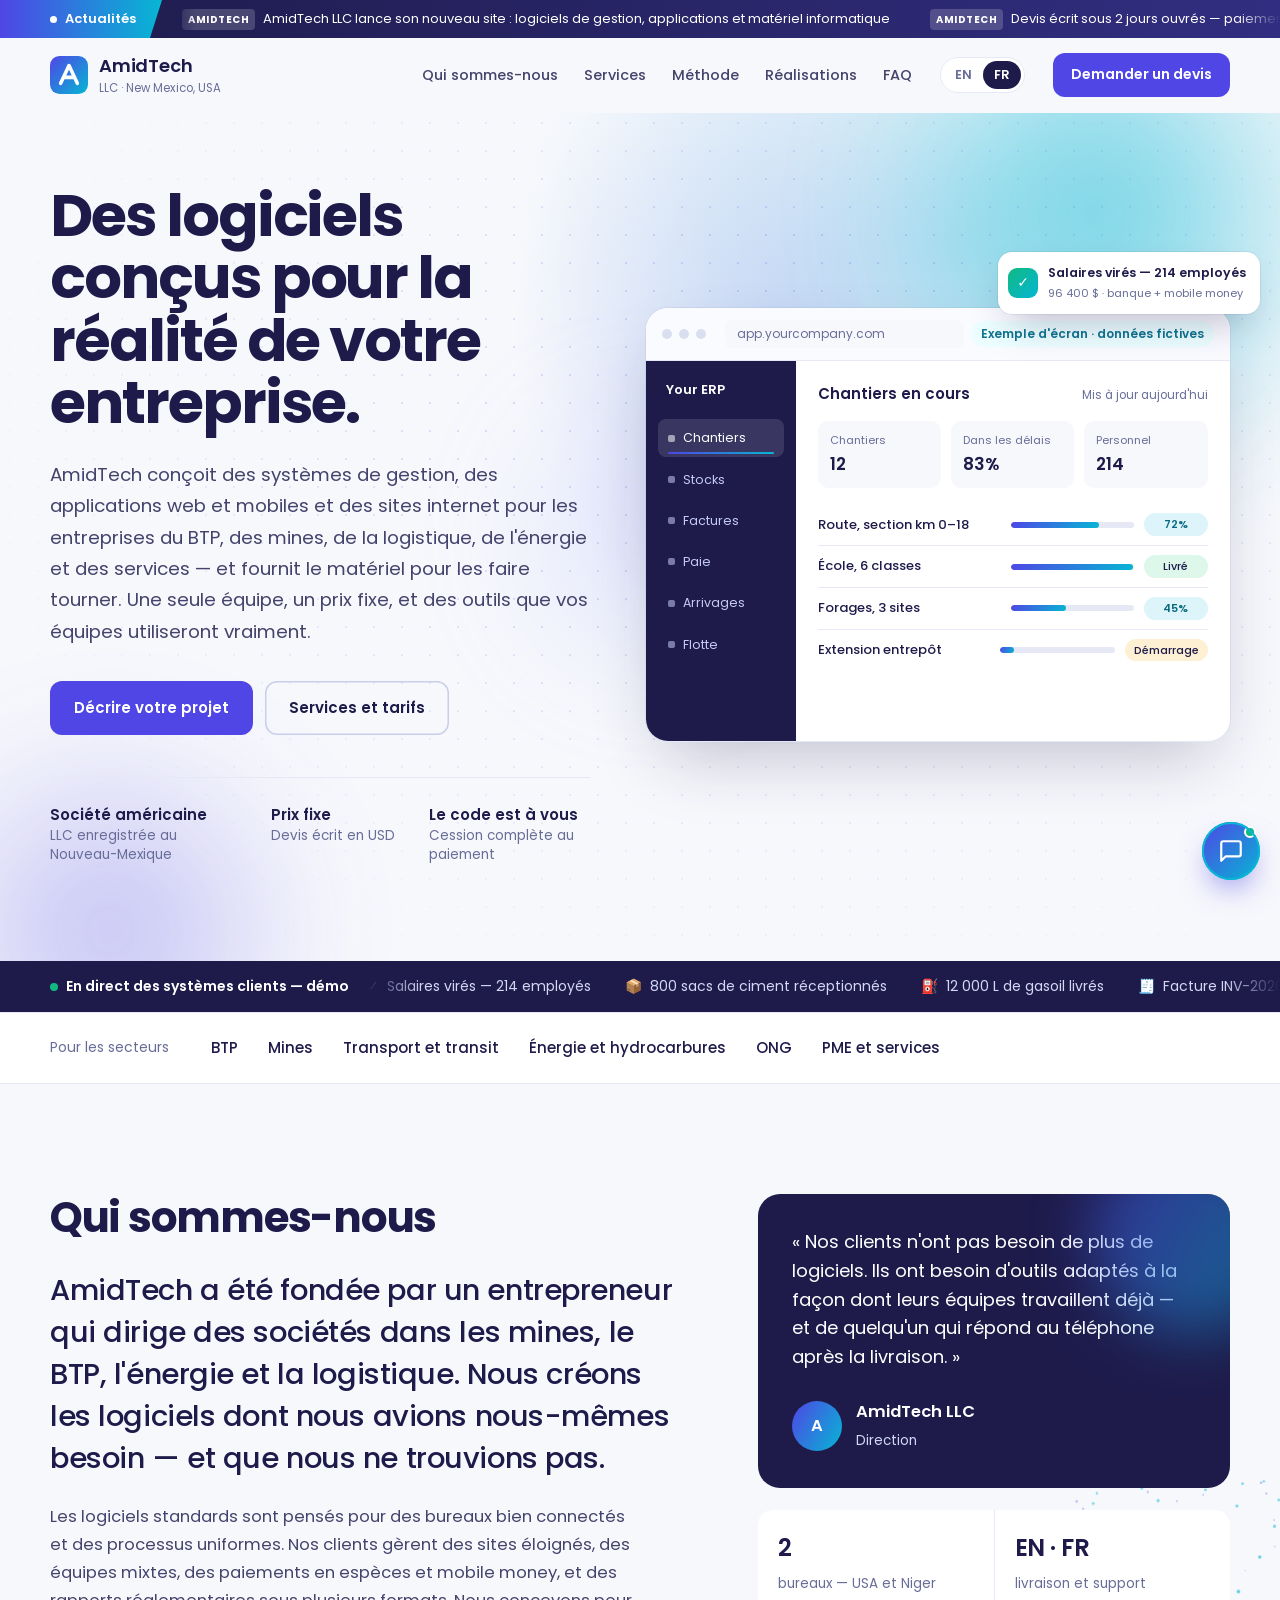
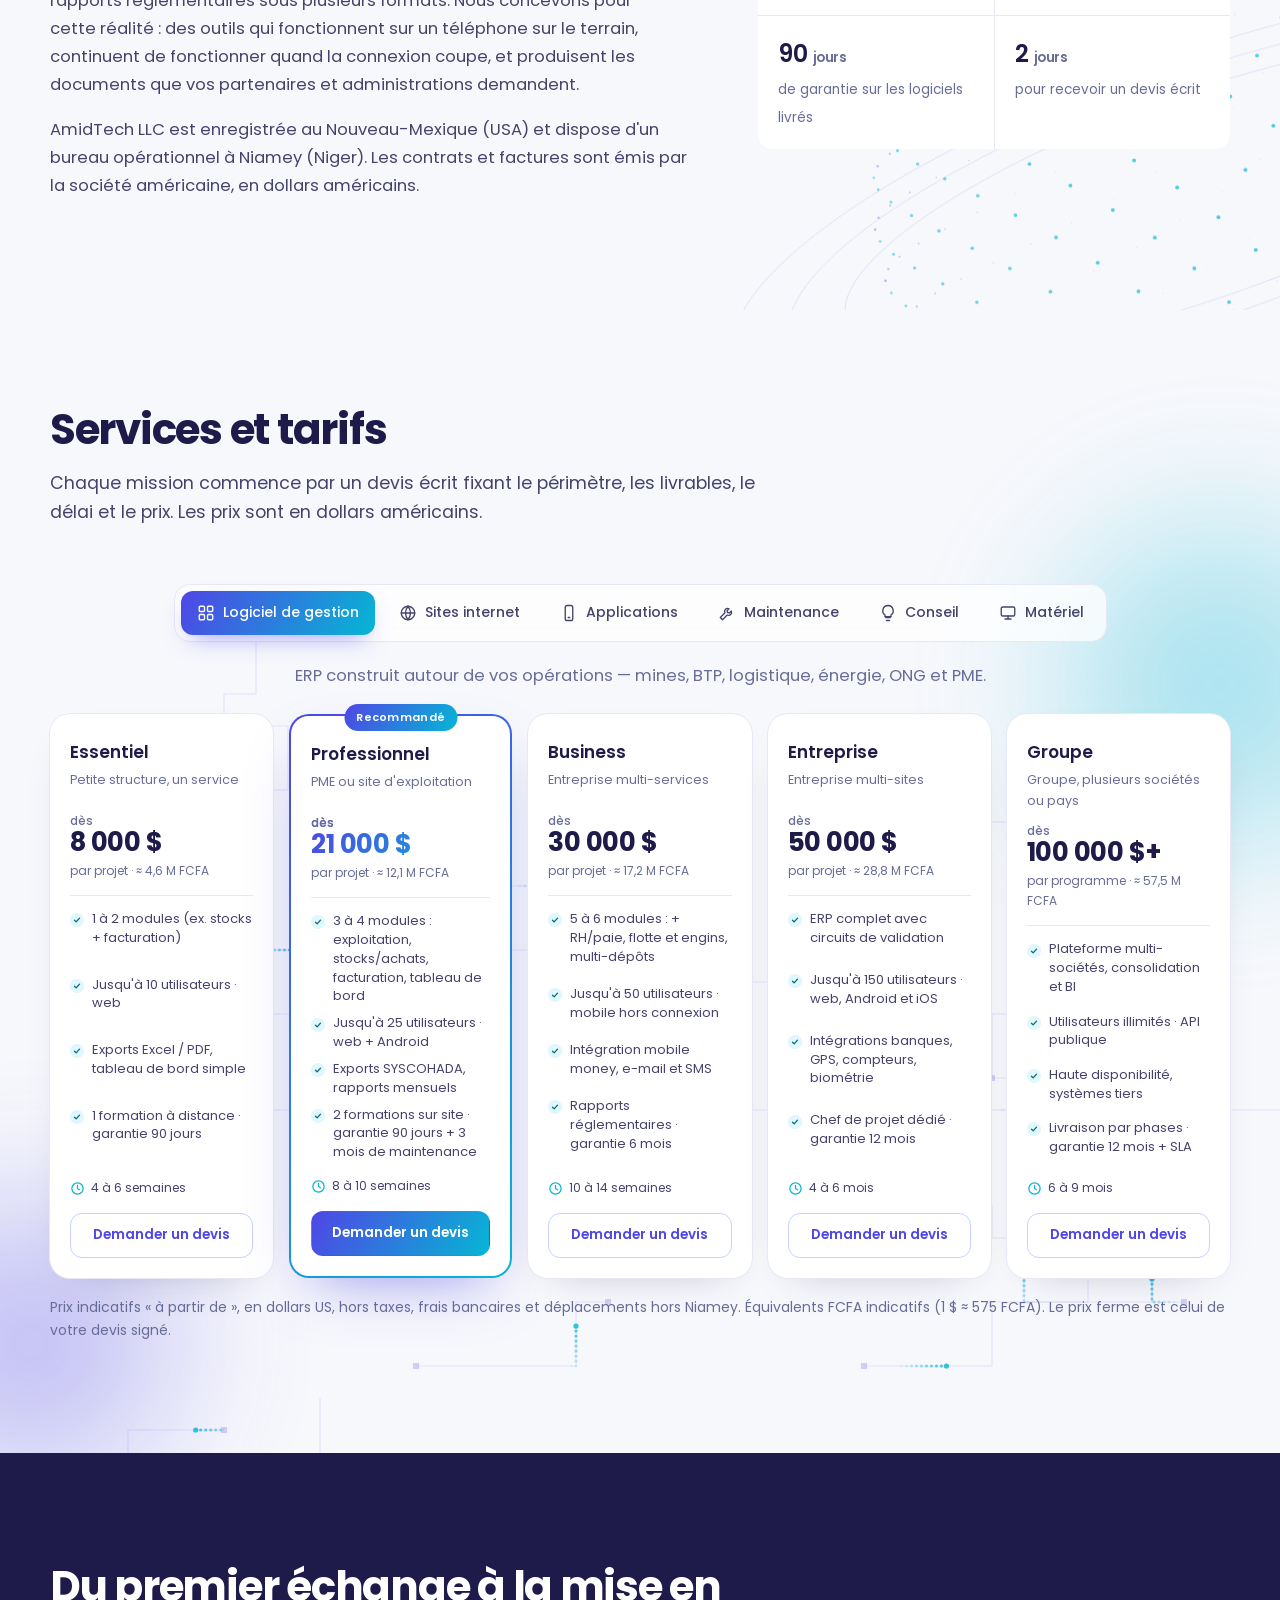
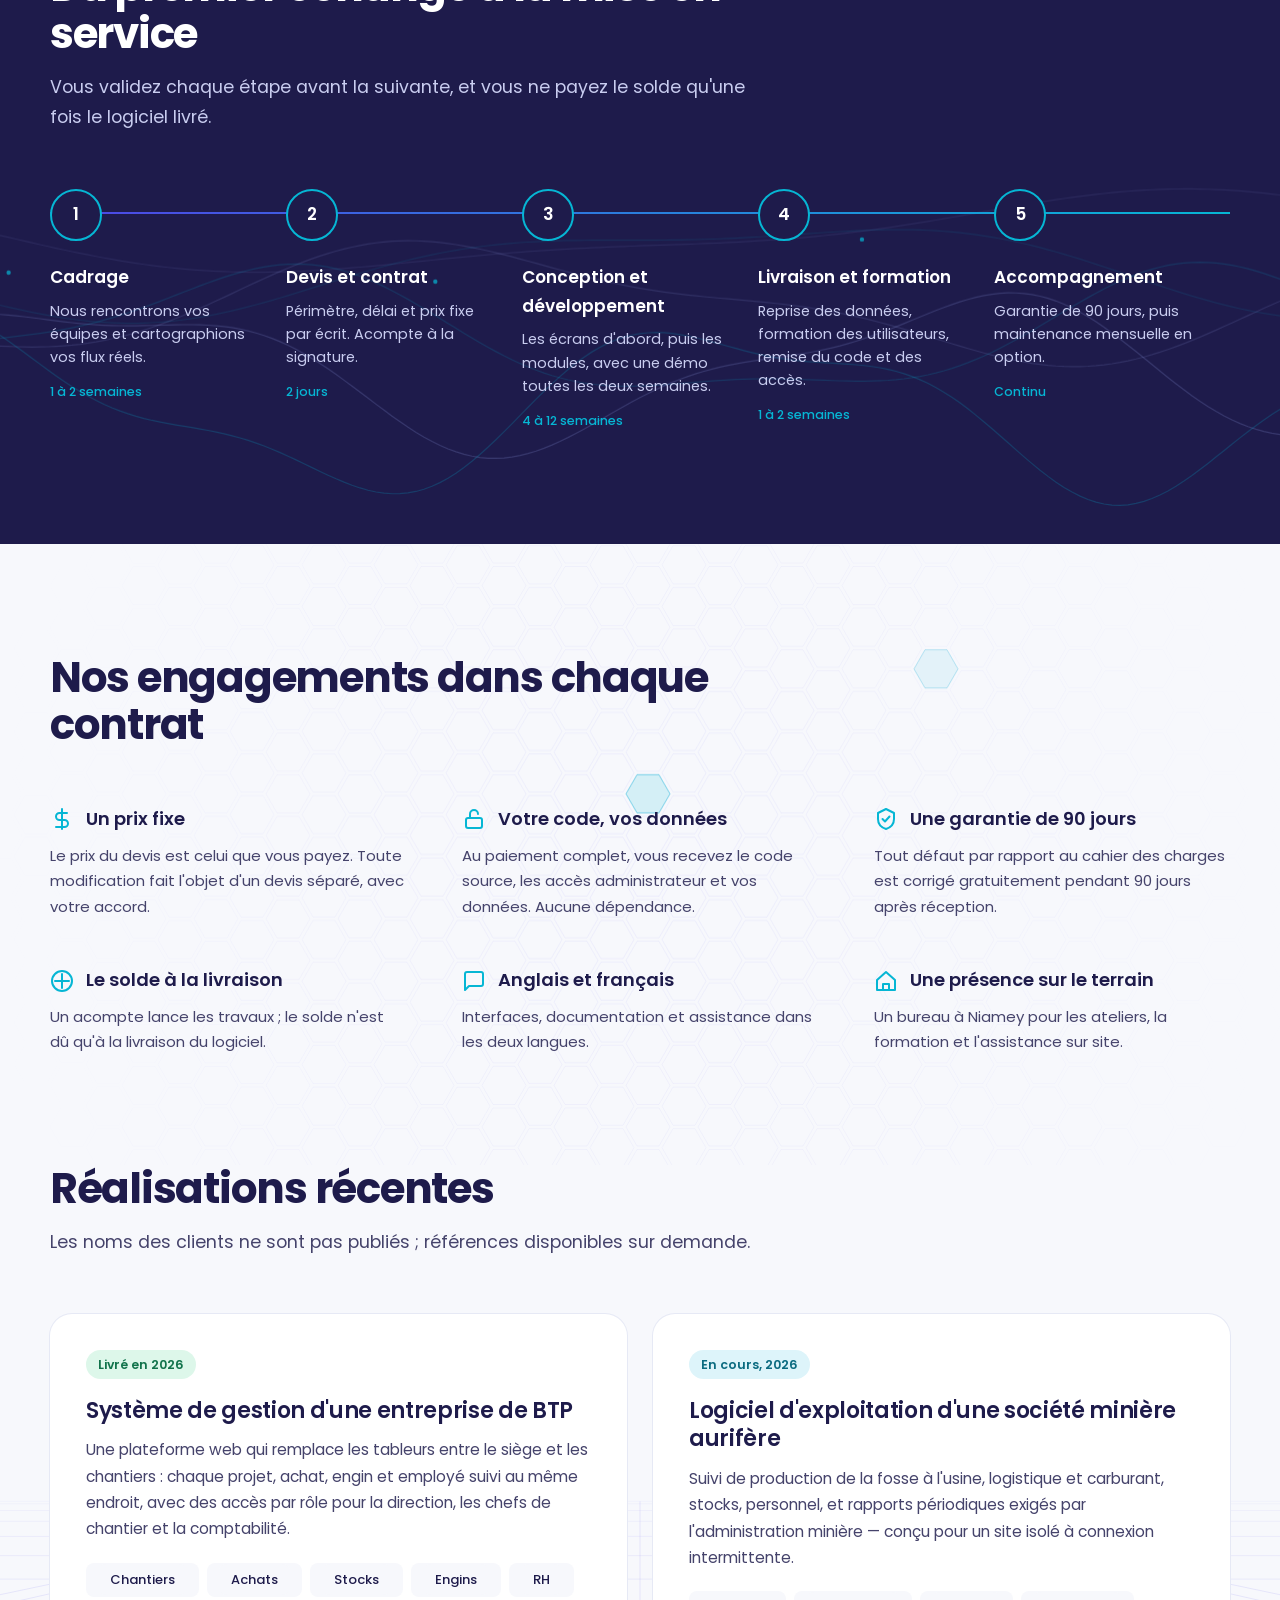
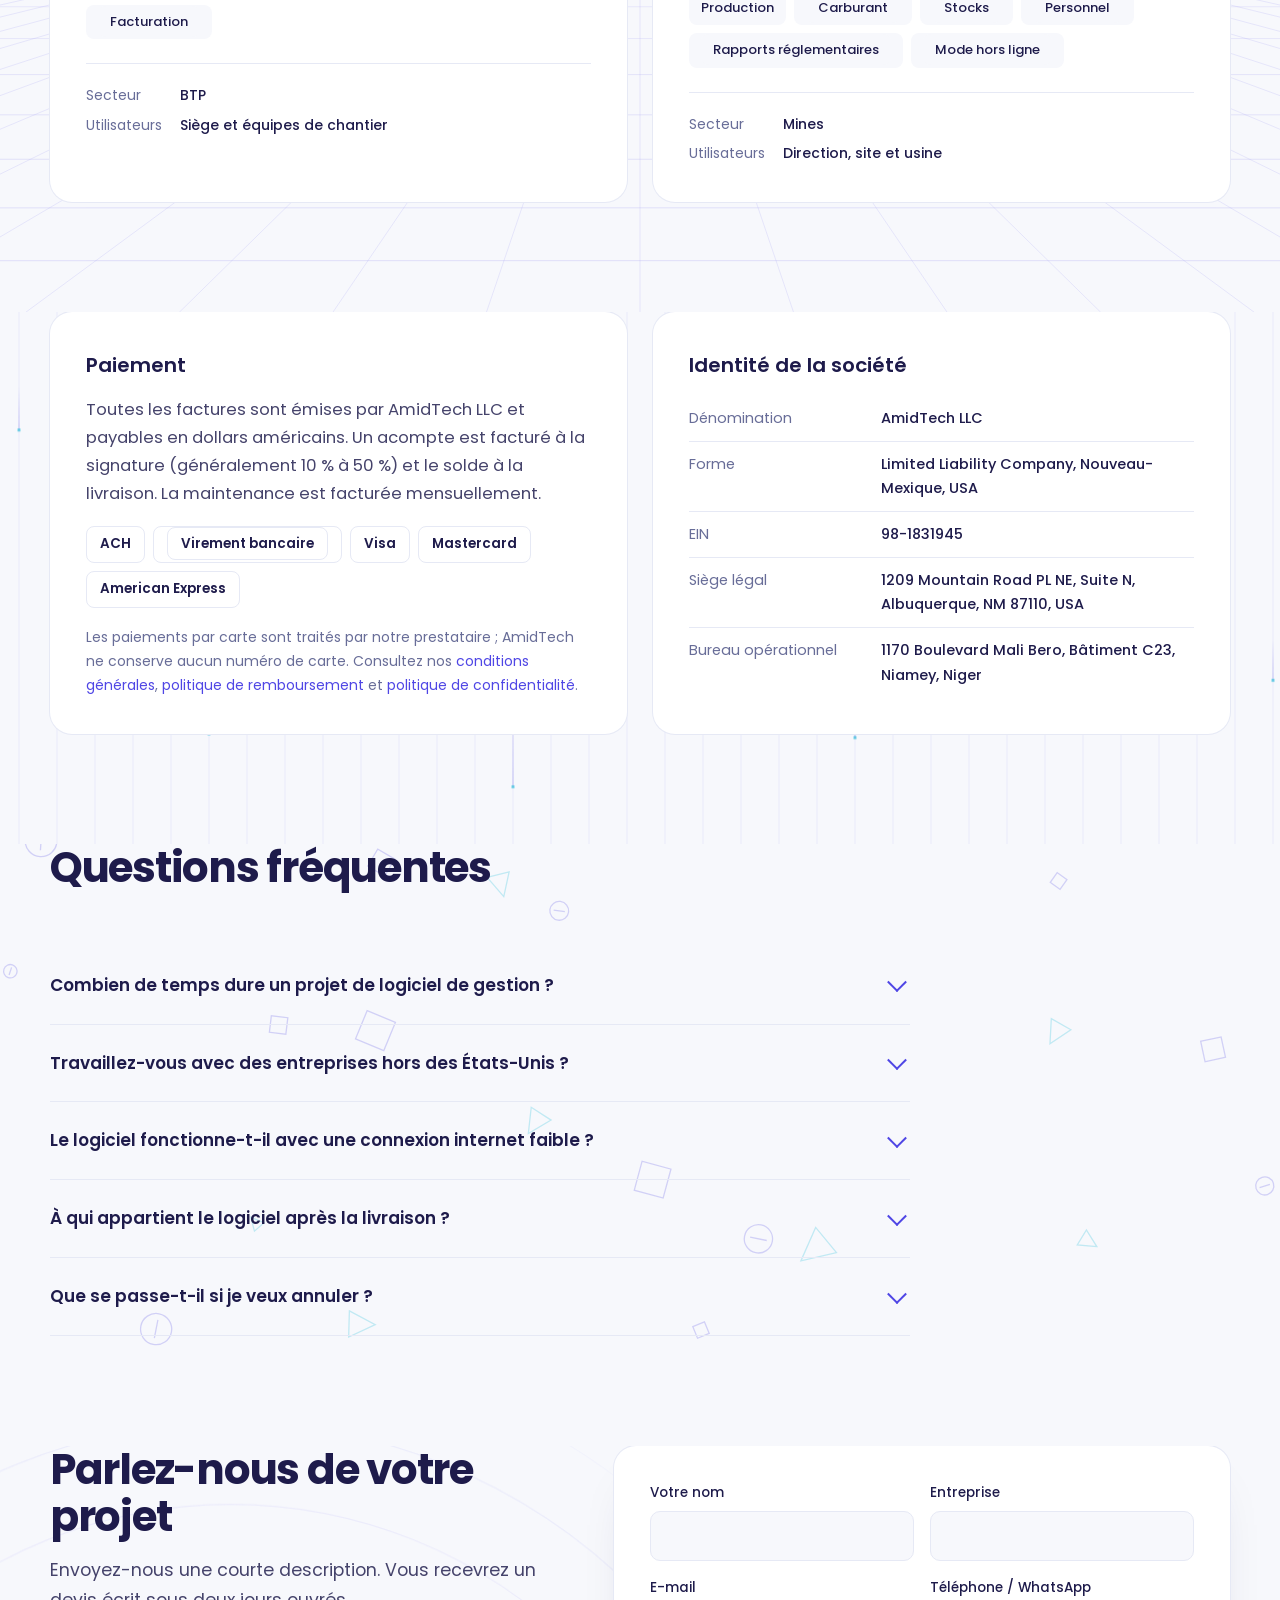
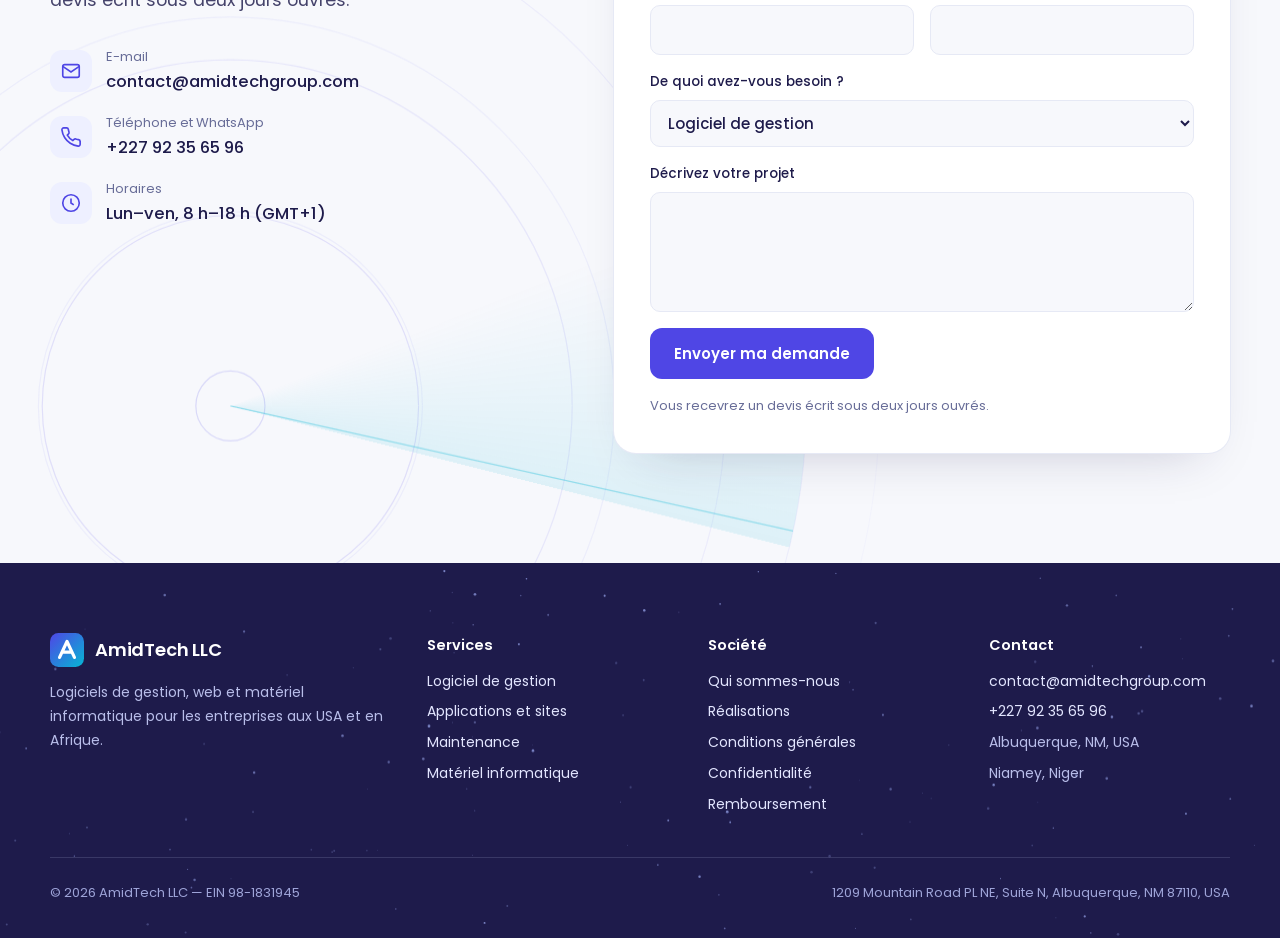
==== commit 6ea46408: "Site audit fixes: per-language pages, server-side quote form, legal pages, SEO - Home page: bilingua" ====
--- a/index.html
+++ b/index.html
@@ -1,33 +1,44 @@
 <!DOCTYPE html>
-<html lang="fr">
+<!-- Generated by scripts/build_site.py from src/index.html — do not edit this file. -->
+<html lang="fr" data-lang="fr">
 <head>
 <meta charset="UTF-8">
 <meta name="viewport" content="width=device-width, initial-scale=1.0">
-<title>AmidTech LLC — Logiciels de gestion, applications et matériel informatique pour les entreprises en Afrique et aux USA</title>
-<meta name="description" content="AmidTech LLC (Nouveau-Mexique, USA · bureau à Niamey) conçoit des logiciels de gestion sur mesure, des applications web et mobiles et des sites internet, et fournit le matériel informatique, pour les mines, le BTP, les stations-service, la logistique, les ONG et les PME. Devis écrit à prix fixe.">
+<title>AmidTech LLC — Logiciels de gestion, web et informatique</title>
+<meta name="description" content="AmidTech LLC conçoit des logiciels de gestion sur mesure, des applications et des sites web, et fournit du matériel informatique aux entreprises. Devis à prix fixe.">
 <meta name="robots" content="index, follow">
 <meta name="theme-color" content="#4F46E5">
 <meta property="og:type" content="website">
-<meta property="og:url" content="https://amidtechgroup.com/">
+<meta property="og:url" content="https://www.amidtechgroup.com/">
 <meta property="og:site_name" content="AmidTech LLC">
-<meta property="og:title" content="AmidTech — Des logiciels conçus pour la réalité de votre entreprise">
+<meta property="og:title" content="AmidTech LLC — Des logiciels conçus pour la réalité de votre entreprise">
+<meta property="og:description" content="Logiciels de gestion sur mesure, applications web et mobiles, sites internet, maintenance, conseil et matériel informatique. Devis à prix fixe en dollars.">
 <meta property="og:locale" content="fr_FR">
-<meta property="og:locale:alternate" content="en_US">
-<meta property="og:description" content="Logiciels de gestion, applications et sites internet pour les mines, le BTP, les stations-service, la logistique et les ONG. Démos animées, prix fixe, code source cédé.">
-<meta property="og:image" content="https://amidtechgroup.com/demo/stations-service.jpg">
+<meta property="og:image" content="https://www.amidtechgroup.com/og-image.png">
+<meta property="og:image:width" content="1200">
+<meta property="og:image:height" content="630">
 <meta name="twitter:card" content="summary_large_image">
-<link rel="canonical" href="https://amidtechgroup.com/">
+<meta name="twitter:title" content="AmidTech LLC — Des logiciels conçus pour la réalité de votre entreprise">
+<meta name="twitter:description" content="Logiciels de gestion sur mesure, applications web et mobiles, sites internet, maintenance, conseil et matériel informatique. Devis à prix fixe en dollars.">
+<meta name="twitter:image" content="https://www.amidtechgroup.com/og-image.png">
+<link rel="canonical" href="https://www.amidtechgroup.com/">
+<link rel="alternate" hreflang="fr" href="https://www.amidtechgroup.com/">
+<link rel="alternate" hreflang="en" href="https://www.amidtechgroup.com/en">
+<link rel="alternate" hreflang="x-default" href="https://www.amidtechgroup.com/">
 <link rel="manifest" href="/manifest.json">
 <link rel="icon" href="data:image/svg+xml,%3Csvg xmlns='http://www.w3.org/2000/svg' viewBox='0 0 64 64'%3E%3Cdefs%3E%3ClinearGradient id='g' x1='0' y1='0' x2='1' y2='1'%3E%3Cstop offset='0' stop-color='%234F46E5'/%3E%3Cstop offset='1' stop-color='%2306B6D4'/%3E%3C/linearGradient%3E%3C/defs%3E%3Crect width='64' height='64' rx='16' fill='url(%23g)'/%3E%3Cpath d='M18 46 L32 16 L46 46 M24 36 H40' stroke='white' stroke-width='6' fill='none' stroke-linecap='round' stroke-linejoin='round'/%3E%3C/svg%3E">
 <link rel="preconnect" href="https://fonts.googleapis.com">
 <link rel="preconnect" href="https://fonts.gstatic.com" crossorigin>
-<link href="https://fonts.googleapis.com/css2?family=Poppins:wght@300;400;500;600;700;800&display=swap" rel="stylesheet">
+<link href="https://fonts.googleapis.com/css2?family=Poppins:wght@300;400;500;600;700&display=swap" rel="stylesheet">
 <script type="application/ld+json">
-{"@context":"https://schema.org","@type":"Organization","name":"AmidTech LLC","url":"https://amidtechgroup.com","email":"contact@amidtechgroup.com","telephone":"+227 92 35 65 96","taxID":"98-1831945","address":[{"@type":"PostalAddress","streetAddress":"1209 Mountain Road PL NE, Suite N","addressLocality":"Albuquerque","addressRegion":"NM","postalCode":"87110","addressCountry":"US"},{"@type":"PostalAddress","streetAddress":"1170 Boulevard Mali Bero, Bâtiment C23","addressLocality":"Niamey","addressCountry":"NE"}]}
+{"@context":"https://schema.org","@type":"Organization","name":"AmidTech LLC","url":"https://www.amidtechgroup.com","email":"contact@amidtechgroup.com","telephone":"+227 92 35 65 96","taxID":"98-1831945","address":[{"@type":"PostalAddress","streetAddress":"1209 Mountain Road PL NE, Suite N","addressLocality":"Albuquerque","addressRegion":"NM","postalCode":"87110","addressCountry":"US"},{"@type":"PostalAddress","streetAddress":"1170 Boulevard Mali Bero, Bâtiment C23","addressLocality":"Niamey","addressCountry":"NE"}]}
+</script>
+<script type="application/ld+json">
+{"@context":"https://schema.org","@type":"FAQPage","inLanguage":"fr","mainEntity":[{"@type":"Question","name":"Combien de temps dure un projet de logiciel de gestion ?","acceptedAnswer":{"@type":"Answer","text":"La plupart des projets prennent 6 à 14 semaines entre la signature et la mise en service, selon le nombre de modules et les données à reprendre. Le délai est fixé dans votre devis."}},{"@type":"Question","name":"Travaillez-vous avec des entreprises hors des États-Unis ?","acceptedAnswer":{"@type":"Answer","text":"Oui. La plupart de nos clients opèrent en Afrique de l'Ouest. Les contrats sont signés avec AmidTech LLC et réglés par virement international ou carte, en dollars américains."}},{"@type":"Question","name":"Le logiciel fonctionne-t-il avec une connexion internet faible ?","acceptedAnswer":{"@type":"Answer","text":"Oui, si nécessaire. Les modules terrain enregistrent les données hors connexion et se synchronisent automatiquement au retour du réseau."}},{"@type":"Question","name":"À qui appartient le logiciel après la livraison ?","acceptedAnswer":{"@type":"Answer","text":"À vous. Une fois le projet entièrement payé, le code source et les données vous appartiennent, et nous vous remettons tous les accès."}},{"@type":"Question","name":"Que se passe-t-il si je veux annuler ?","acceptedAnswer":{"@type":"Answer","text":"Si vous annulez dans les 7 jours suivant l'acompte et avant le début des travaux, l'acompte est intégralement remboursé. Les autres cas sont décrits dans notre politique de remboursement et d'annulation."}}]}
 </script>
 <style>
 :root{
-  --ink:#1E1B4B;--txt:#45436B;--mut:#7176A0;
+  --ink:#1E1B4B;--txt:#45436B;--mut:#686D98;
   --ind:#4F46E5;--ind2:#4338CA;--cy:#06B6D4;--sun:#F5B83D;
   --paper:#F7F8FC;--white:#FFFFFF;--mist:#E6E9F5;--lav:#EEF0FF;
   --grad:linear-gradient(120deg,#4F46E5 0%,#06B6D4 100%);
@@ -210,7 +221,7 @@
 input:focus,select:focus,textarea:focus{outline:none;border-color:var(--ind);background:#fff}
 textarea{min-height:120px;resize:vertical}
 .form-note{font-size:13px;color:var(--mut)}
-#sent{display:none;color:#11734B;font-weight:500;font-size:14px}
+#sent,#sentok{display:none;color:#11734B;font-weight:500;font-size:14px}
 
 footer{background:var(--ink);color:#B9BEEA;padding:70px 0 34px;font-size:14px}
 footer a{color:#E3E6FF}
@@ -423,461 +434,309 @@
 @media (prefers-reduced-motion:reduce){.fxl,canvas.fxc{display:none}}
 @media (prefers-reduced-motion:reduce){.blob,.gridfx{animation:none!important}.net{display:none}}
 @media (prefers-reduced-motion:reduce){*{animation:none!important;transition:none!important;scroll-behavior:auto!important}}
-
-/* ===== v2 — modern titles, sectors, demos, key facts, WhatsApp ===== */
-h1,h2{font-weight:800}
-h1{font-size:clamp(40px,5.2vw,70px);line-height:1.02;letter-spacing:-.045em;text-wrap:balance}
-h2{font-size:clamp(32px,4vw,54px);line-height:1.05;letter-spacing:-.042em;text-wrap:balance}
-.hl{background:linear-gradient(100deg,#4F46E5 0%,#06B6D4 45%,#4F46E5 90%);background-size:220% 100%;-webkit-background-clip:text;background-clip:text;color:transparent;-webkit-text-fill-color:transparent;animation:hlShift 8s ease-in-out infinite}
-.dark .hl{background-image:linear-gradient(100deg,#A5B4FC 0%,#67E8F9 45%,#A5B4FC 90%)}
-@keyframes hlShift{0%,100%{background-position:0% 50%}50%{background-position:100% 50%}}
-.eyebrow{display:inline-flex;align-items:center;gap:10px;margin-bottom:20px;padding:5px 14px 5px 5px;border-radius:999px;background:rgba(255,255,255,.78);box-shadow:0 0 0 1px var(--mist),0 8px 24px -14px rgba(79,70,229,.55);-webkit-backdrop-filter:blur(8px);backdrop-filter:blur(8px);font-size:12px;font-weight:600;letter-spacing:.12em;text-transform:uppercase;color:var(--ind);line-height:1.6}
-.eyebrow b{display:inline-flex;align-items:center;justify-content:center;min-width:28px;height:22px;padding:0 7px;border-radius:999px;background:var(--grad);color:#fff;font-size:11px;letter-spacing:.02em;font-weight:700}
-.dark .eyebrow{background:rgba(255,255,255,.08);box-shadow:0 0 0 1px rgba(255,255,255,.18);color:#C7D2FE}
-.sec-h p,.hero p.lead{font-weight:300;font-size:clamp(17px,1.4vw,19.5px);line-height:1.7;letter-spacing:-.003em;max-width:36em}
-.sec-h p{margin-top:20px}
-.sec-h p strong,.hero p.lead strong{font-weight:600;color:var(--ink)}
-.hero p.lead{max-width:31em}
-html.rv-on .sec-h>*{opacity:0;transform:translateY(22px);filter:blur(6px);transition:opacity .8s cubic-bezier(.2,.7,.2,1),transform .8s cubic-bezier(.2,.7,.2,1),filter .8s ease}
-html.rv-on .sec-h.in>*{opacity:1;transform:none;filter:none}
-html.rv-on .sec-h.in>:nth-child(2){transition-delay:.09s}
-html.rv-on .sec-h.in>:nth-child(3){transition-delay:.18s}
-
-/* key facts band */
-.kf{position:relative;z-index:2;margin-top:-34px}
-.kf-grid{display:grid;grid-template-columns:repeat(5,1fr);background:var(--white);border-radius:var(--r-lg);box-shadow:0 0 0 1px var(--mist),0 24px 60px -36px rgba(30,27,75,.45);overflow:hidden}
-.kf-grid>div{padding:24px 22px;display:flex;flex-direction:column;gap:2px;border-right:1px solid var(--mist)}
-.kf-grid>div:last-child{border-right:0}
-.kf-grid strong{font-size:clamp(26px,2.6vw,36px);font-weight:800;letter-spacing:-.04em;line-height:1.1;color:var(--ink)}
-.kf-grid strong i{font-style:normal;background:var(--grad);-webkit-background-clip:text;background-clip:text;color:transparent;-webkit-text-fill-color:transparent}
-.kf-grid>div>span{font-size:13.5px;color:var(--mut);line-height:1.45}
-.kf-grid strong>span{font-size:.5em;letter-spacing:-.01em;font-weight:700;color:var(--ink)}
-
-/* sectors */
-.sx{display:grid;grid-template-columns:repeat(3,1fr);gap:22px}
-.sx article{position:relative;background:var(--white);border-radius:var(--r-lg);padding:30px;box-shadow:0 0 0 1px var(--mist);display:flex;flex-direction:column;gap:14px;transition:transform .35s cubic-bezier(.2,.7,.2,1),box-shadow .35s}
-.sx article:hover{transform:translateY(-4px);box-shadow:0 0 0 1px #D5D9F2,0 26px 50px -30px rgba(79,70,229,.45)}
-.sx-ic{width:50px;height:50px;border-radius:14px;background:var(--grad);display:flex;align-items:center;justify-content:center;box-shadow:0 10px 24px -12px rgba(79,70,229,.7)}
-.sx-ic svg{width:26px;height:26px;stroke:#fff;fill:none;stroke-width:2;stroke-linecap:round;stroke-linejoin:round}
-.sx h3{color:var(--ink);font-size:20px;font-weight:700;letter-spacing:-.02em;line-height:1.25}
-.sx p{font-size:14.5px;line-height:1.65}
-.sx ul{list-style:none;display:flex;flex-wrap:wrap;gap:6px;margin-top:auto}
-.sx li{font-size:12.5px;font-weight:500;color:var(--ind2);background:var(--lav);padding:4px 10px;border-radius:999px}
-.sx a.sx-demo{display:inline-flex;align-items:center;gap:6px;font-size:14px;font-weight:600;color:var(--ind)}
-.sx a.sx-demo:hover{color:var(--ind2)}
-
-/* demos */
-.dm{display:grid;grid-template-columns:1fr 1fr;gap:26px}
-.dm article{background:var(--white);border-radius:var(--r-lg);box-shadow:0 0 0 1px var(--mist);overflow:hidden;display:flex;flex-direction:column;transition:transform .35s cubic-bezier(.2,.7,.2,1),box-shadow .35s}
-.dm article:hover{transform:translateY(-4px);box-shadow:0 0 0 1px #D5D9F2,0 30px 60px -34px rgba(79,70,229,.5)}
-.dm-shot{position:relative;display:block;aspect-ratio:16/9;background:#0F1E33;overflow:hidden}
-.dm-shot img{width:100%;height:100%;object-fit:cover;object-position:top left;transition:transform 1.2s cubic-bezier(.2,.7,.2,1)}
-.dm article:hover .dm-shot img{transform:scale(1.04)}
-.dm-live{position:absolute;left:16px;top:16px;display:inline-flex;align-items:center;gap:8px;padding:6px 12px;border-radius:999px;background:rgba(15,23,42,.78);color:#fff;font-size:12px;font-weight:600;letter-spacing:.04em}
-.dm-live i{width:8px;height:8px;border-radius:50%;background:#22C55E;box-shadow:0 0 0 0 rgba(34,197,94,.6);animation:dmPulse 1.6s infinite}
-@keyframes dmPulse{0%{box-shadow:0 0 0 0 rgba(34,197,94,.55)}70%{box-shadow:0 0 0 10px rgba(34,197,94,0)}100%{box-shadow:0 0 0 0 rgba(34,197,94,0)}}
-.dm-body{padding:28px 30px 30px;display:flex;flex-direction:column;gap:14px;flex:1}
-.dm-body h3{color:var(--ink);font-size:22px;font-weight:700;letter-spacing:-.02em;line-height:1.25}
-.dm-body p{font-size:15px}
-.dm-body ul{list-style:none;display:grid;gap:8px;font-size:14.5px}
-.dm-body li{display:flex;gap:10px;align-items:flex-start}
-.dm-body li svg{width:18px;height:18px;flex:none;margin-top:4px;stroke:var(--cy);fill:none;stroke-width:2.4;stroke-linecap:round;stroke-linejoin:round}
-.dm-cta{display:flex;flex-wrap:wrap;gap:12px;margin-top:auto;padding-top:8px}
-.btn-wa{background:#25D366;color:#073B1E}.btn-wa:hover{background:#1FBE5B}
-
-/* WhatsApp button */
-.wa-fab{position:fixed;right:24px;bottom:96px;z-index:59;display:flex;align-items:center;gap:10px;height:52px;padding:0 18px 0 14px;border-radius:999px;background:#25D366;color:#073B1E;font-weight:600;font-size:14px;box-shadow:0 14px 34px -12px rgba(7,59,30,.6);transition:transform .25s}
-.wa-fab:hover{transform:translateY(-2px);color:#073B1E}
-.wa-fab svg{width:26px;height:26px;fill:#073B1E}
-
-@media (max-width:1000px){.kf-grid{grid-template-columns:repeat(3,1fr)}.kf-grid>div:nth-child(3){border-right:0}.kf-grid>div:nth-child(-n+3){border-bottom:1px solid var(--mist)}.sx{grid-template-columns:1fr 1fr}.dm{grid-template-columns:1fr}}
-@media (max-width:620px){.kf{margin-top:-20px}.kf-grid{grid-template-columns:1fr 1fr}.kf-grid>div{border-right:1px solid var(--mist)!important;border-bottom:1px solid var(--mist)}.kf-grid>div:nth-child(2n){border-right:0!important}.kf-grid>div:last-child{grid-column:1/-1;border-bottom:0}.sx{grid-template-columns:1fr}.sx article{padding:24px}.dm-body{padding:22px}.wa-fab{right:14px;bottom:84px;width:52px;padding:0;justify-content:center}.wa-fab span{display:none}.brand small{display:none}}
-@media (prefers-reduced-motion:reduce){.hl,.dm-live i{animation:none}html.rv-on .sec-h>*{opacity:1;transform:none;filter:none;transition:none}.sx article,.dm article,.dm-shot img{transition:none}}
-.sectors li a{color:inherit}.sectors li a:hover{color:var(--ind)}
-
-/* pages */
-html.pg-js main [data-page]:not(.pg-on){display:none!important}
-html.pg-js main .pg-on.pg-first{padding-top:clamp(56px,7vw,96px)!important}
-html.pg-js main .pg-on{animation:pgIn .55s cubic-bezier(.2,.7,.2,1) both}
-@keyframes pgIn{from{opacity:0;transform:translateY(14px)}to{opacity:1;transform:none}}
-.menu a{position:relative;padding:6px 2px}
-.menu a.on{color:var(--ind)}
-.menu a.on::after{content:"";position:absolute;left:0;right:0;bottom:-2px;height:2px;border-radius:2px;background:var(--grad)}
-.pg-next{padding:0 0 110px}
-.pg-next-in{display:flex;flex-wrap:wrap;gap:28px;align-items:center;justify-content:space-between;padding:44px clamp(24px,4vw,56px);border-radius:var(--r-lg);background:var(--white);box-shadow:0 0 0 1px var(--mist),0 30px 60px -40px rgba(30,27,75,.5)}
-.pg-next h2{font-size:clamp(26px,3vw,40px)}
-.pg-next p{margin-top:10px;font-weight:300;font-size:17px}
-.pg-next-btn{display:flex;flex-wrap:wrap;gap:12px}
-@media (prefers-reduced-motion:reduce){html.pg-js main .pg-on{animation:none}}
-body.fr .toast small::before{content:"Exemple · ";font-weight:600}body:not(.fr) .toast small::before{content:"Example · ";font-weight:600}
-#sent.qf-msg{flex-basis:100%;padding:14px 16px;border-radius:12px;font-size:14.5px;line-height:1.55}#sent.qf-ok{background:#DCFCE7;color:#14532D}#sent.qf-warn{background:#FFF7ED;color:#7C2D12}#sent.qf-wait{background:var(--lav);color:var(--ind2)}.qf-act{display:flex;gap:10px;margin-top:10px;flex-wrap:wrap}.qf-act .btn{padding:10px 16px;font-size:14px}
 </style>
 </head>
-<body>
-<script>(function(){var l='fr';try{var q=new URLSearchParams(location.search).get('lang'),st=localStorage.getItem('lang');l=q||st||((navigator.language||'').slice(0,2)==='en'?'en':'fr');}catch(e){}if(l!=='en'){document.body.classList.add('fr');document.documentElement.lang='fr';}else{document.documentElement.lang='en';}})();</script>
+<body class="fr">
 <a class="skip" href="#main">Skip to content</a>
 <svg width="0" height="0" style="position:absolute" aria-hidden="true"><defs><linearGradient id="lg" x1="0" y1="0" x2="1" y2="1"><stop offset="0" stop-color="#4F46E5"/><stop offset="1" stop-color="#06B6D4"/></linearGradient></defs></svg>
 
-<div class="newsbar" id="newsbar" role="region" aria-label="News"><div class="nb-lbl"><i></i><span class="en">News</span><span class="fr">Actualités</span></div><div class="nb-view"><ul class="nb-track" id="nbtrack"></ul></div></div>
+<div class="newsbar" id="newsbar" role="region" aria-label="Actualités"><div class="nb-lbl"><i></i><span class="fr">Actualités</span></div><div class="nb-view"><ul class="nb-track" id="nbtrack"></ul></div></div>
 <header id="hdr"><div class="wrap nav">
   <a class="brand" href="#top" aria-label="AmidTech LLC">
     <svg viewBox="0 0 64 64" aria-hidden="true"><rect width="64" height="64" rx="16" fill="url(#lg)"/><path d="M18 46 L32 16 L46 46 M24 36 H40" stroke="#fff" stroke-width="6" fill="none" stroke-linecap="round" stroke-linejoin="round"/></svg>
     <span>AmidTech<small>LLC · New Mexico, USA</small></span>
   </a>
   <button class="mtog" id="mtog" type="button" aria-label="Menu" aria-expanded="false" aria-controls="mnav">☰</button>
-  <nav class="menu" id="mnav" aria-label="Main">
-    <a href="#top"><span class="en">Home</span><span class="fr">Accueil</span></a>
-    <a href="#about"><span class="en">About</span><span class="fr">À propos</span></a>
-    <a href="#sectors"><span class="en">Sectors</span><span class="fr">Secteurs</span></a>
+  <nav class="menu" id="mnav" aria-label="Principal">
+    <a href="#about"><span class="fr">Qui sommes-nous</span></a>
     <a href="#services">Services</a>
-    <a href="#demos"><span class="en">Live demos</span><span class="fr">Démos</span></a>
-    <a href="#work"><span class="en">Projects</span><span class="fr">Réalisations</span></a>
+    <a href="#process"><span class="fr">Méthode</span></a>
+    <a href="#work"><span class="fr">Réalisations</span></a>
     <a href="#faq">FAQ</a>
   </nav>
-  <div class="lang" role="group" aria-label="Language"><button id="b-en" aria-pressed="false" onclick="setLang('en')">EN</button><button id="b-fr" aria-pressed="true" onclick="setLang('fr')">FR</button></div>
-  <a class="btn btn-p" href="#contact"><span class="en">Get a quote</span><span class="fr">Demander un devis</span></a>
+  <div class="lang" role="group" aria-label="Langue"><button id="b-en" aria-pressed="false" onclick="setLang('en')">EN</button><button id="b-fr" aria-pressed="true" onclick="setLang('fr')">FR</button></div>
+  <a class="btn btn-p" href="#contact"><span class="fr">Demander un devis</span></a>
 </div></header>
 
 <main id="main">
-<section class="hero" id="top" data-page="home"><div class="bg-anim" aria-hidden="true"><span class="blob b1"></span><span class="blob b2"></span><span class="blob b3"></span><span class="gridfx"></span><canvas class="net"></canvas></div><div class="wrap hgrid">
+<section class="hero" id="top"><div class="bg-anim" aria-hidden="true"><span class="blob b1"></span><span class="blob b2"></span><span class="blob b3"></span><span class="gridfx"></span><canvas class="net"></canvas></div><div class="wrap hgrid">
   <div>
-    <h1><span class="en">Software built for the way your business <span class="hl">actually runs.</span></span><span class="fr">Des logiciels conçus pour <span class="hl">la réalité de votre entreprise.</span></span></h1>
-    <p class="lead"><span class="en">AmidTech designs management systems, web and mobile apps and websites for companies in construction, mining, logistics, energy and services — and supplies the hardware they run on. One team, a fixed price, and software your staff will actually use.</span><span class="fr">AmidTech conçoit des systèmes de gestion, des applications web et mobiles et des sites internet pour les entreprises du BTP, des mines, de la logistique, de l'énergie et des services — et fournit le matériel pour les faire tourner. Une seule équipe, un prix fixe, et des outils que vos équipes utiliseront vraiment.</span></p>
+    <h1><span class="fr">Des logiciels conçus pour la réalité de votre entreprise.</span></h1>
+    <p class="lead"><span class="fr">AmidTech conçoit des systèmes de gestion, des applications web et mobiles et des sites internet pour les entreprises du BTP, des mines, de la logistique, de l'énergie et des services — et fournit le matériel pour les faire tourner. Une seule équipe, un prix fixe, et des outils que vos équipes utiliseront vraiment.</span></p>
     <div class="acts">
-      <a class="btn btn-p" href="#contact"><span class="en">Describe your project</span><span class="fr">Décrire votre projet</span></a>
-      <a class="btn btn-g" href="#services"><span class="en">Services and prices</span><span class="fr">Services et tarifs</span></a>
+      <a class="btn btn-p" href="#contact"><span class="fr">Décrire votre projet</span></a>
+      <a class="btn btn-g" href="#services"><span class="fr">Services et tarifs</span></a>
     </div>
     <div class="proof">
-      <div><strong><span class="en">U.S. company</span><span class="fr">Société américaine</span></strong><span class="en">LLC registered in New Mexico</span><span class="fr">LLC enregistrée au Nouveau-Mexique</span></div>
-      <div><strong><span class="en">Fixed price</span><span class="fr">Prix fixe</span></strong><span class="en">Written quote in USD</span><span class="fr">Devis écrit en USD</span></div>
-      <div><strong><span class="en">You own the code</span><span class="fr">Le code est à vous</span></strong><span class="en">Full transfer on payment</span><span class="fr">Cession complète au paiement</span></div>
+      <div><strong><span class="fr">Société américaine</span></strong><span class="fr">LLC enregistrée au Nouveau-Mexique</span></div>
+      <div><strong><span class="fr">Prix fixe</span></strong><span class="fr">Devis écrit en USD</span></div>
+      <div><strong><span class="fr">Le code est à vous</span></strong><span class="fr">Cession complète au paiement</span></div>
     </div>
   </div>
 
   <div class="stage" id="stage">
-  <div class="app" id="app" aria-label="Example of a management system built by AmidTech">
-    <div class="app-bar"><i></i><i></i><i></i><span>app.yourcompany.com</span><em class="demo"><span class="en">Sample screen · demo data</span><span class="fr">Exemple d'écran · données fictives</span></em></div>
+  <div class="app" id="app" aria-label="Exemple de système de gestion réalisé par AmidTech">
+    <div class="app-bar"><i></i><i></i><i></i><span>app.yourcompany.com</span><em class="demo"><span class="fr">Exemple d'écran · données fictives</span></em></div>
     <div class="app-body">
-      <div class="side" role="tablist" aria-label="Demo modules">
+      <div class="side" role="tablist" aria-label="Modules de démonstration">
         <b>Your ERP</b>
-        <button role="tab" aria-selected="true" aria-controls="p1" id="t1"><span class="tmr"><i></i></span><span class="en">Projects</span><span class="fr">Chantiers</span></button>
-        <button role="tab" aria-selected="false" aria-controls="p2" id="t2"><span class="tmr"><i></i></span><span class="en">Inventory</span><span class="fr">Stocks</span></button>
-        <button role="tab" aria-selected="false" aria-controls="p3" id="t3"><span class="tmr"><i></i></span><span class="en">Invoices</span><span class="fr">Factures</span></button>
-        <button role="tab" aria-selected="false" aria-controls="p4" id="t4"><span class="tmr"><i></i></span><span class="en">Payroll</span><span class="fr">Paie</span></button>
-        <button role="tab" aria-selected="false" aria-controls="p5" id="t5"><span class="tmr"><i></i></span><span class="en">Receiving</span><span class="fr">Arrivages</span></button>
-        <button role="tab" aria-selected="false" aria-controls="p6" id="t6"><span class="tmr"><i></i></span><span class="en">Fleet</span><span class="fr">Flotte</span></button>
+        <button role="tab" aria-selected="true" aria-controls="p1" id="t1"><span class="tmr"><i></i></span><span class="fr">Chantiers</span></button>
+        <button role="tab" aria-selected="false" aria-controls="p2" id="t2"><span class="tmr"><i></i></span><span class="fr">Stocks</span></button>
+        <button role="tab" aria-selected="false" aria-controls="p3" id="t3"><span class="tmr"><i></i></span><span class="fr">Factures</span></button>
+        <button role="tab" aria-selected="false" aria-controls="p4" id="t4"><span class="tmr"><i></i></span><span class="fr">Paie</span></button>
+        <button role="tab" aria-selected="false" aria-controls="p5" id="t5"><span class="tmr"><i></i></span><span class="fr">Arrivages</span></button>
+        <button role="tab" aria-selected="false" aria-controls="p6" id="t6"><span class="tmr"><i></i></span><span class="fr">Flotte</span></button>
       </div>
       <div class="main">
         <div class="pane" id="p1" role="tabpanel" aria-labelledby="t1">
-          <h4><span class="en">Active projects</span><span class="fr">Chantiers en cours</span><small><span class="en">Updated today</span><span class="fr">Mis à jour aujourd'hui</span></small></h4>
-          <div class="kpis"><div><em><span class="en">Projects</span><span class="fr">Chantiers</span></em><strong>12</strong></div><div><em><span class="en">On schedule</span><span class="fr">Dans les délais</span></em><strong>83%</strong></div><div><em><span class="en">Staff on site</span><span class="fr">Personnel</span></em><strong>214</strong></div></div>
+          <h4><span class="fr">Chantiers en cours</span><small><span class="fr">Mis à jour aujourd'hui</span></small></h4>
+          <div class="kpis"><div><em><span class="fr">Chantiers</span></em><strong>12</strong></div><div><em><span class="fr">Dans les délais</span></em><strong>83%</strong></div><div><em><span class="fr">Personnel</span></em><strong>214</strong></div></div>
           <div class="rows">
-            <div><span><span class="en">Road section, km 0–18</span><span class="fr">Route, section km 0–18</span></span><span class="bar"><i style="--w:72%"></i></span><span class="chip c-run">72%</span></div>
-            <div><span><span class="en">School, 6 classrooms</span><span class="fr">École, 6 classes</span></span><span class="bar"><i style="--w:100%"></i></span><span class="chip c-ok"><span class="en">Done</span><span class="fr">Livré</span></span></div>
-            <div><span><span class="en">Water borehole, 3 sites</span><span class="fr">Forages, 3 sites</span></span><span class="bar"><i style="--w:45%"></i></span><span class="chip c-run">45%</span></div>
-            <div><span><span class="en">Warehouse extension</span><span class="fr">Extension entrepôt</span></span><span class="bar"><i style="--w:12%"></i></span><span class="chip c-wait"><span class="en">Starting</span><span class="fr">Démarrage</span></span></div>
+            <div><span><span class="fr">Route, section km 0–18</span></span><span class="bar"><i style="--w:72%"></i></span><span class="chip c-run">72%</span></div>
+            <div><span><span class="fr">École, 6 classes</span></span><span class="bar"><i style="--w:100%"></i></span><span class="chip c-ok"><span class="fr">Livré</span></span></div>
+            <div><span><span class="fr">Forages, 3 sites</span></span><span class="bar"><i style="--w:45%"></i></span><span class="chip c-run">45%</span></div>
+            <div><span><span class="fr">Extension entrepôt</span></span><span class="bar"><i style="--w:12%"></i></span><span class="chip c-wait"><span class="fr">Démarrage</span></span></div>
           </div>
         </div>
         <div class="pane" id="p2" role="tabpanel" aria-labelledby="t2" hidden>
-          <h4><span class="en">Inventory</span><span class="fr">Stocks</span><small><span class="en">Main depot</span><span class="fr">Dépôt principal</span></small></h4>
-          <div class="kpis"><div><em><span class="en">Items</span><span class="fr">Articles</span></em><strong>1,348</strong></div><div><em><span class="en">Low stock</span><span class="fr">Stock bas</span></em><strong>7</strong></div><div><em><span class="en">Value</span><span class="fr">Valeur</span></em><strong>$286k</strong></div></div>
+          <h4><span class="fr">Stocks</span><small><span class="fr">Dépôt principal</span></small></h4>
+          <div class="kpis"><div><em><span class="fr">Articles</span></em><strong>1,348</strong></div><div><em><span class="fr">Stock bas</span></em><strong>7</strong></div><div><em><span class="fr">Valeur</span></em><strong>$286k</strong></div></div>
           <div class="rows">
             <div><span>Diesel</span><span class="bar"><i style="--w:64%"></i></span><span class="chip c-ok">64%</span></div>
-            <div><span><span class="en">Cement 50 kg</span><span class="fr">Ciment 50 kg</span></span><span class="bar"><i style="--w:18%"></i></span><span class="chip c-wait"><span class="en">Reorder</span><span class="fr">Commander</span></span></div>
-            <div><span><span class="en">Spare tyres</span><span class="fr">Pneus</span></span><span class="bar"><i style="--w:52%"></i></span><span class="chip c-ok">52%</span></div>
-            <div><span><span class="en">Drill bits</span><span class="fr">Taillants</span></span><span class="bar"><i style="--w:81%"></i></span><span class="chip c-ok">81%</span></div>
+            <div><span><span class="fr">Ciment 50 kg</span></span><span class="bar"><i style="--w:18%"></i></span><span class="chip c-wait"><span class="fr">Commander</span></span></div>
+            <div><span><span class="fr">Pneus</span></span><span class="bar"><i style="--w:52%"></i></span><span class="chip c-ok">52%</span></div>
+            <div><span><span class="fr">Taillants</span></span><span class="bar"><i style="--w:81%"></i></span><span class="chip c-ok">81%</span></div>
           </div>
         </div>
         <div class="pane" id="p3" role="tabpanel" aria-labelledby="t3" hidden>
-          <h4><span class="en">Invoices</span><span class="fr">Factures</span><small><span class="en">This month</span><span class="fr">Ce mois-ci</span></small></h4>
-          <div class="kpis"><div><em><span class="en">Issued</span><span class="fr">Émises</span></em><strong>$148k</strong></div><div><em><span class="en">Collected</span><span class="fr">Encaissé</span></em><strong>$112k</strong></div><div><em><span class="en">Overdue</span><span class="fr">En retard</span></em><strong>3</strong></div></div>
+          <h4><span class="fr">Factures</span><small><span class="fr">Ce mois-ci</span></small></h4>
+          <div class="kpis"><div><em><span class="fr">Émises</span></em><strong>$148k</strong></div><div><em><span class="fr">Encaissé</span></em><strong>$112k</strong></div><div><em><span class="fr">En retard</span></em><strong>3</strong></div></div>
           <svg class="spark" viewBox="0 0 300 60" preserveAspectRatio="none" aria-hidden="true"><defs><linearGradient id="sg" x1="0" x2="1"><stop offset="0" stop-color="#4F46E5"/><stop offset="1" stop-color="#06B6D4"/></linearGradient><linearGradient id="sf" x1="0" y1="0" x2="0" y2="1"><stop offset="0" stop-color="#06B6D4" stop-opacity=".25"/><stop offset="1" stop-color="#06B6D4" stop-opacity="0"/></linearGradient></defs><path class="sp-fill" d="M0 50 L30 44 L60 46 L90 36 L120 38 L150 28 L180 30 L210 20 L240 22 L270 12 L300 8 L300 60 L0 60Z" fill="url(#sf)"/><path class="sp-line" d="M0 50 L30 44 L60 46 L90 36 L120 38 L150 28 L180 30 L210 20 L240 22 L270 12 L300 8" fill="none" stroke="url(#sg)" stroke-width="2.5" stroke-linecap="round" stroke-linejoin="round"/><circle class="sp-dot" cx="300" cy="8" r="4" fill="#06B6D4"/></svg>
           <div class="rows">
-            <div><span>INV-2026-118</span><span class="bar"><i style="--w:100%"></i></span><span class="chip c-ok"><span class="en">Paid</span><span class="fr">Payée</span></span></div>
-            <div><span>INV-2026-119</span><span class="bar"><i style="--w:40%"></i></span><span class="chip c-run"><span class="en">Partial</span><span class="fr">Partiel</span></span></div>
-            <div><span>INV-2026-120</span><span class="bar"><i style="--w:100%"></i></span><span class="chip c-ok"><span class="en">Paid</span><span class="fr">Payée</span></span></div>
-            <div><span>INV-2026-121</span><span class="bar"><i style="--w:0%"></i></span><span class="chip c-wait"><span class="en">Due</span><span class="fr">À payer</span></span></div>
+            <div><span>INV-2026-118</span><span class="bar"><i style="--w:100%"></i></span><span class="chip c-ok"><span class="fr">Payée</span></span></div>
+            <div><span>INV-2026-119</span><span class="bar"><i style="--w:40%"></i></span><span class="chip c-run"><span class="fr">Partiel</span></span></div>
+            <div><span>INV-2026-120</span><span class="bar"><i style="--w:100%"></i></span><span class="chip c-ok"><span class="fr">Payée</span></span></div>
+            <div><span>INV-2026-121</span><span class="bar"><i style="--w:0%"></i></span><span class="chip c-wait"><span class="fr">À payer</span></span></div>
           </div>
         </div>
         <div class="pane" id="p4" role="tabpanel" aria-labelledby="t4" hidden>
-          <h4><span class="en">Payroll — October</span><span class="fr">Paie — octobre</span><small class="live"><i></i><span class="en">Transfers running</span><span class="fr">Virements en cours</span></small></h4>
-          <div class="kpis"><div><em><span class="en">Employees</span><span class="fr">Employés</span></em><strong>214</strong></div><div><em><span class="en">Net payroll</span><span class="fr">Masse nette</span></em><strong>$96.4k</strong></div><div><em><span class="en">Mobile money</span><span class="fr">Mobile money</span></em><strong>61%</strong></div></div>
-          <div class="payrun"><div class="pr-top"><span><span class="en">Salaries transferred</span><span class="fr">Salaires virés</span></span><b class="pr-n">0</b><span>/ 214</span></div><div class="bar big"><i class="pr-bar" style="--w:100%"></i></div><div class="pr-flow" aria-hidden="true"><span>🏦</span><i></i><i></i><i></i><i></i><span>👷</span></div></div>
-          <div class="rows"><div><span><span class="en">Bank transfers</span><span class="fr">Virements bancaires</span></span><span class="bar"><i style="--w:100%"></i></span><span class="chip c-ok"><span class="en">Sent</span><span class="fr">Envoyés</span></span></div><div><span><span class="en">Mobile money</span><span class="fr">Mobile money</span></span><span class="bar"><i style="--w:78%"></i></span><span class="chip c-run">78%</span></div><div><span><span class="en">Payslips e-mailed</span><span class="fr">Bulletins envoyés</span></span><span class="bar"><i style="--w:92%"></i></span><span class="chip c-run">92%</span></div></div>
+          <h4><span class="fr">Paie — octobre</span><small class="live"><i></i><span class="fr">Virements en cours</span></small></h4>
+          <div class="kpis"><div><em><span class="fr">Employés</span></em><strong>214</strong></div><div><em><span class="fr">Masse nette</span></em><strong>$96.4k</strong></div><div><em><span class="fr">Mobile money</span></em><strong>61%</strong></div></div>
+          <div class="payrun"><div class="pr-top"><span><span class="fr">Salaires virés</span></span><b class="pr-n">0</b><span>/ 214</span></div><div class="bar big"><i class="pr-bar" style="--w:100%"></i></div><div class="pr-flow" aria-hidden="true"><span>🏦</span><i></i><i></i><i></i><i></i><span>👷</span></div></div>
+          <div class="rows"><div><span><span class="fr">Virements bancaires</span></span><span class="bar"><i style="--w:100%"></i></span><span class="chip c-ok"><span class="fr">Envoyés</span></span></div><div><span><span class="fr">Mobile money</span></span><span class="bar"><i style="--w:78%"></i></span><span class="chip c-run">78%</span></div><div><span><span class="fr">Bulletins envoyés</span></span><span class="bar"><i style="--w:92%"></i></span><span class="chip c-run">92%</span></div></div>
         </div>
         <div class="pane" id="p5" role="tabpanel" aria-labelledby="t5" hidden>
-          <h4><span class="en">Goods receiving</span><span class="fr">Arrivages de stock</span><small><span class="en">Main depot</span><span class="fr">Dépôt principal</span></small></h4>
-          <div class="kpis"><div><em><span class="en">Deliveries today</span><span class="fr">Livraisons du jour</span></em><strong>6</strong></div><div><em><span class="en">Received</span><span class="fr">Réceptionné</span></em><strong>38 t</strong></div><div><em><span class="en">Pending checks</span><span class="fr">Contrôles</span></em><strong>2</strong></div></div>
+          <h4><span class="fr">Arrivages de stock</span><small><span class="fr">Dépôt principal</span></small></h4>
+          <div class="kpis"><div><em><span class="fr">Livraisons du jour</span></em><strong>6</strong></div><div><em><span class="fr">Réceptionné</span></em><strong>38 t</strong></div><div><em><span class="fr">Contrôles</span></em><strong>2</strong></div></div>
           <div class="dock" aria-hidden="true"><div class="road"></div><div class="truck">🚚</div><div class="crate c1">📦</div><div class="crate c2">📦</div><div class="crate c3">📦</div><div class="depot">🏭</div></div>
-          <div class="rows"><div><span><span class="en">Cement 50 kg — 800 bags</span><span class="fr">Ciment 50 kg — 800 sacs</span></span><span class="bar"><i style="--w:100%"></i></span><span class="chip c-ok"><span class="en">Received</span><span class="fr">Reçu</span></span></div><div><span><span class="en">Diesel — 12,000 L</span><span class="fr">Gasoil — 12 000 L</span></span><span class="bar"><i style="--w:70%"></i></span><span class="chip c-run"><span class="en">Unloading</span><span class="fr">Déchargement</span></span></div><div><span><span class="en">Spare tyres — 24</span><span class="fr">Pneus — 24</span></span><span class="bar"><i style="--w:20%"></i></span><span class="chip c-wait"><span class="en">On the way</span><span class="fr">En route</span></span></div></div>
+          <div class="rows"><div><span><span class="fr">Ciment 50 kg — 800 sacs</span></span><span class="bar"><i style="--w:100%"></i></span><span class="chip c-ok"><span class="fr">Reçu</span></span></div><div><span><span class="fr">Gasoil — 12 000 L</span></span><span class="bar"><i style="--w:70%"></i></span><span class="chip c-run"><span class="fr">Déchargement</span></span></div><div><span><span class="fr">Pneus — 24</span></span><span class="bar"><i style="--w:20%"></i></span><span class="chip c-wait"><span class="fr">En route</span></span></div></div>
         </div>
         <div class="pane" id="p6" role="tabpanel" aria-labelledby="t6" hidden>
-          <h4><span class="en">Fleet tracking</span><span class="fr">Suivi de flotte</span><small class="live"><i></i>GPS</small></h4>
+          <h4><span class="fr">Suivi de flotte</span><small class="live"><i></i>GPS</small></h4>
           <div class="map" aria-hidden="true"><svg viewBox="0 0 300 110" preserveAspectRatio="none"><path id="rt1" d="M10 90 C 70 20, 140 100, 200 40 S 280 30, 292 18" fill="none" stroke="#C7CBF2" stroke-width="2" stroke-dasharray="4 5"/><path id="rt2" d="M10 30 C 80 60, 120 10, 190 70 S 270 95, 292 92" fill="none" stroke="#C7CBF2" stroke-width="2" stroke-dasharray="4 5"/><circle r="6" fill="#4F46E5"><animateMotion dur="7s" repeatCount="indefinite" rotate="auto"><mpath href="#rt1"/></animateMotion></circle><circle r="6" fill="#06B6D4"><animateMotion dur="9s" repeatCount="indefinite" begin="-3s"><mpath href="#rt2"/></animateMotion></circle><circle cx="292" cy="18" r="5" fill="#10B981"/><circle cx="292" cy="92" r="5" fill="#10B981"/></svg></div>
-          <div class="rows"><div><span><span class="en">Truck #4 — to site A</span><span class="fr">Camion n°4 — vers site A</span></span><span class="bar"><i style="--w:64%"></i></span><span class="chip c-run">64%</span></div><div><span><span class="en">Truck #7 — to depot</span><span class="fr">Camion n°7 — vers dépôt</span></span><span class="bar"><i style="--w:38%"></i></span><span class="chip c-run">38%</span></div><div><span><span class="en">Loader — maintenance</span><span class="fr">Chargeuse — entretien</span></span><span class="bar"><i style="--w:100%"></i></span><span class="chip c-wait"><span class="en">Planned</span><span class="fr">Planifié</span></span></div></div>
+          <div class="rows"><div><span><span class="fr">Camion n°4 — vers site A</span></span><span class="bar"><i style="--w:64%"></i></span><span class="chip c-run">64%</span></div><div><span><span class="fr">Camion n°7 — vers dépôt</span></span><span class="bar"><i style="--w:38%"></i></span><span class="chip c-run">38%</span></div><div><span><span class="fr">Chargeuse — entretien</span></span><span class="bar"><i style="--w:100%"></i></span><span class="chip c-wait"><span class="fr">Planifié</span></span></div></div>
         </div>
       </div>
     </div>
   </div>
   <div class="toasts" aria-hidden="true">
-    <div class="toast t1" data-slot="0"><b class="ti ok">✓</b><div><strong><span class="en">Invoice INV-2026-121 paid</span><span class="fr">Facture INV-2026-121 payée</span></strong><small>+ $8,400 · <span class="en">bank transfer</span><span class="fr">virement</span></small></div></div>
-    <div class="toast t2" data-slot="1"><b class="ti warn">!</b><div><strong><span class="en">Low stock: cement 50 kg</span><span class="fr">Stock bas : ciment 50 kg</span></strong><small><span class="en">Purchase order created automatically</span><span class="fr">Bon de commande créé automatiquement</span></small></div></div>
-    <div class="toast t3" data-slot="2"><b class="ti info">↗</b><div><strong><span class="en">Monthly report sent</span><span class="fr">Rapport mensuel envoyé</span></strong><small><span class="en">PDF · 14 pages · to management</span><span class="fr">PDF · 14 pages · à la direction</span></small></div></div>
+    <div class="toast t1" data-slot="0"><b class="ti ok">✓</b><div><strong><span class="fr">Facture INV-2026-121 payée</span></strong><small>+ $8,400 · <span class="fr">virement</span></small></div></div>
+    <div class="toast t2" data-slot="1"><b class="ti warn">!</b><div><strong><span class="fr">Stock bas : ciment 50 kg</span></strong><small><span class="fr">Bon de commande créé automatiquement</span></small></div></div>
+    <div class="toast t3" data-slot="2"><b class="ti info">↗</b><div><strong><span class="fr">Rapport mensuel envoyé</span></strong><small><span class="fr">PDF · 14 pages · à la direction</span></small></div></div>
   </div>
   </div>
 </div></section>
-<section class="kf" data-page="home" aria-label="AmidTech en bref"><div class="wrap"><div class="kf-grid">
-  <div><strong><i>6</i></strong><span><span class="en">industries served, from mining to NGOs</span><span class="fr">secteurs couverts, des mines aux ONG</span></span></div>
-  <div><strong><i>48</i> h</strong><span><span class="en">to receive your written quote</span><span class="fr">pour recevoir votre devis écrit</span></span></div>
-  <div><strong><i>90</i> <span class="en">days</span><span class="fr">jours</span></strong><span><span class="en">of free warranty after acceptance</span><span class="fr">de garantie gratuite après réception</span></span></div>
-  <div><strong><i>100</i> %</strong><span><span class="en">of the source code transferred to you</span><span class="fr">du code source cédé à votre entreprise</span></span></div>
-  <div><strong>FR · EN</strong><span><span class="en">interfaces, documents and support</span><span class="fr">interfaces, documents et assistance</span></span></div>
-</div></div></section>
-
-
-<div class="ticker" data-page="home" aria-hidden="true"><div class="tk-lbl"><i></i><span class="en">Sample screens — fictitious data</span><span class="fr">Exemples d’écrans — données fictives</span></div><div class="tk-view"><ul class="tk-track"><li><b>•</b><span class="en">Salaries paid — 214 employees</span><span class="fr">Salaires virés — 214 employés</span></li><li><b>•</b><span class="en">800 bags of cement received</span><span class="fr">800 sacs de ciment réceptionnés</span></li><li><b>•</b><span class="en">12,000 L of diesel delivered</span><span class="fr">12 000 L de gasoil livrés</span></li><li><b>•</b><span class="en">Invoice INV-2026-121 paid</span><span class="fr">Facture INV-2026-121 payée</span></li><li><b>•</b><span class="en">Mobile money payment received</span><span class="fr">Paiement mobile money reçu</span></li><li><b>•</b><span class="en">Truck #4 arrived on site</span><span class="fr">Camion n°4 arrivé sur site</span></li><li><b>•</b><span class="en">Attendance: 198 / 214 on site</span><span class="fr">Pointage : 198 / 214 présents</span></li><li><b>•</b><span class="en">Quote Q-2026-044 approved</span><span class="fr">Devis D-2026-044 approuvé</span></li><li><b>•</b><span class="en">Generator service scheduled</span><span class="fr">Entretien du groupe planifié</span></li><li><b>•</b><span class="en">Monthly report sent</span><span class="fr">Rapport mensuel envoyé</span></li><li><b>•</b><span class="en">Daily backup completed</span><span class="fr">Sauvegarde quotidienne terminée</span></li><li><b>•</b><span class="en">Low stock: drill bits</span><span class="fr">Stock bas : taillants</span></li><li><b>•</b><span class="en">Salaries paid — 214 employees</span><span class="fr">Salaires virés — 214 employés</span></li><li><b>•</b><span class="en">800 bags of cement received</span><span class="fr">800 sacs de ciment réceptionnés</span></li><li><b>•</b><span class="en">12,000 L of diesel delivered</span><span class="fr">12 000 L de gasoil livrés</span></li><li><b>•</b><span class="en">Invoice INV-2026-121 paid</span><span class="fr">Facture INV-2026-121 payée</span></li><li><b>•</b><span class="en">Mobile money payment received</span><span class="fr">Paiement mobile money reçu</span></li><li><b>•</b><span class="en">Truck #4 arrived on site</span><span class="fr">Camion n°4 arrivé sur site</span></li><li><b>•</b><span class="en">Attendance: 198 / 214 on site</span><span class="fr">Pointage : 198 / 214 présents</span></li><li><b>•</b><span class="en">Quote Q-2026-044 approved</span><span class="fr">Devis D-2026-044 approuvé</span></li><li><b>•</b><span class="en">Generator service scheduled</span><span class="fr">Entretien du groupe planifié</span></li><li><b>•</b><span class="en">Monthly report sent</span><span class="fr">Rapport mensuel envoyé</span></li><li><b>•</b><span class="en">Daily backup completed</span><span class="fr">Sauvegarde quotidienne terminée</span></li><li><b>•</b><span class="en">Low stock: drill bits</span><span class="fr">Stock bas : taillants</span></li></ul></div></div>
-
-<div class="sectors" data-page="home"><div class="wrap">
-  <p><span class="en">Built for</span><span class="fr">Pour les secteurs</span></p>
+
+<div class="ticker" aria-hidden="true"><div class="tk-lbl"><i></i><span class="fr">En direct des systèmes clients — démo</span></div><div class="tk-view"><ul class="tk-track"><li><b>✓</b><span class="fr">Salaires virés — 214 employés</span></li><li><b>📦</b><span class="fr">800 sacs de ciment réceptionnés</span></li><li><b>⛽</b><span class="fr">12 000 L de gasoil livrés</span></li><li><b>🧾</b><span class="fr">Facture INV-2026-121 payée</span></li><li><b>📱</b><span class="fr">Paiement mobile money reçu</span></li><li><b>🚚</b><span class="fr">Camion n°4 arrivé sur site</span></li><li><b>⏱</b><span class="fr">Pointage : 198 / 214 présents</span></li><li><b>📄</b><span class="fr">Devis D-2026-044 approuvé</span></li><li><b>🔧</b><span class="fr">Entretien du groupe planifié</span></li><li><b>📊</b><span class="fr">Rapport mensuel envoyé</span></li><li><b>💾</b><span class="fr">Sauvegarde quotidienne terminée</span></li><li><b>⚠</b><span class="fr">Stock bas : taillants</span></li><li><b>✓</b><span class="fr">Salaires virés — 214 employés</span></li><li><b>📦</b><span class="fr">800 sacs de ciment réceptionnés</span></li><li><b>⛽</b><span class="fr">12 000 L de gasoil livrés</span></li><li><b>🧾</b><span class="fr">Facture INV-2026-121 payée</span></li><li><b>📱</b><span class="fr">Paiement mobile money reçu</span></li><li><b>🚚</b><span class="fr">Camion n°4 arrivé sur site</span></li><li><b>⏱</b><span class="fr">Pointage : 198 / 214 présents</span></li><li><b>📄</b><span class="fr">Devis D-2026-044 approuvé</span></li><li><b>🔧</b><span class="fr">Entretien du groupe planifié</span></li><li><b>📊</b><span class="fr">Rapport mensuel envoyé</span></li><li><b>💾</b><span class="fr">Sauvegarde quotidienne terminée</span></li><li><b>⚠</b><span class="fr">Stock bas : taillants</span></li></ul></div></div>
+
+<div class="sectors"><div class="wrap">
+  <p><span class="fr">Pour les secteurs</span></p>
   <ul>
-    <li><a href="#sectors"><span class="en">Construction</span><span class="fr">BTP</span></a></li>
-    <li><a href="#sectors"><span class="en">Mining</span><span class="fr">Mines</span></a></li>
-    <li><a href="#sectors"><span class="en">Logistics & transit</span><span class="fr">Transport et transit</span></a></li>
-    <li><a href="#sectors"><span class="en">Energy & fuel</span><span class="fr">Énergie et hydrocarbures</span></a></li>
-    <li><a href="#sectors"><span class="en">NGOs</span><span class="fr">ONG</span></a></li>
-    <li><a href="#sectors"><span class="en">SMEs & services</span><span class="fr">PME et services</span></a></li>
+    <li><span class="fr">BTP</span></li>
+    <li><span class="fr">Mines</span></li>
+    <li><span class="fr">Transport et transit</span></li>
+    <li><span class="fr">Énergie et hydrocarbures</span></li>
+    <li><span class="fr">ONG</span></li>
+    <li><span class="fr">PME et services</span></li>
   </ul>
 </div></div>
 
-<section class="sec fxs" id="about" data-page="home"><div class="fxl" aria-hidden="true"><canvas data-fx="globe"></canvas></div><div class="wrap about">
+<section class="sec fxs" id="about"><div class="fxl" aria-hidden="true"><canvas data-fx="globe"></canvas></div><div class="wrap about">
   <div>
-    <div class="sec-h" style="margin-bottom:28px"><span class="eyebrow"><b>01</b><span class="en">About</span><span class="fr">À propos</span></span><h2><span class="en">Who <span class="hl">we are</span></span><span class="fr">Qui <span class="hl">sommes-nous</span></span></h2></div>
-    <p class="big"><span class="en">AmidTech was founded by an entrepreneur who runs companies in mining, construction, energy and logistics. We build the software we needed ourselves — and could not find.</span><span class="fr">AmidTech a été fondée par un entrepreneur qui dirige des sociétés dans les mines, le BTP, l'énergie et la logistique. Nous créons les logiciels dont nous avions nous-mêmes besoin — et que nous ne trouvions pas.</span></p>
-    <p><span class="en">Off-the-shelf software is designed for offices with stable connections and standard workflows. Our clients run remote sites, mixed teams, cash and mobile payments, and regulatory reports in several formats. We design around those realities: tools that work on a phone in the field, keep working when the connection drops, and produce the documents your partners and administrations ask for.</span><span class="fr">Les logiciels standards sont pensés pour des bureaux bien connectés et des processus uniformes. Nos clients gèrent des sites éloignés, des équipes mixtes, des paiements en espèces et mobile money, et des rapports réglementaires sous plusieurs formats. Nous concevons pour cette réalité : des outils qui fonctionnent sur un téléphone sur le terrain, continuent de fonctionner quand la connexion coupe, et produisent les documents que vos partenaires et administrations demandent.</span></p>
-    <p><span class="en">AmidTech LLC is registered in New Mexico, USA, with an operations office in Niamey, Niger. Contracts and invoices are issued by the U.S. company, in U.S. dollars.</span><span class="fr">AmidTech LLC est enregistrée au Nouveau-Mexique (USA) et dispose d'un bureau opérationnel à Niamey (Niger). Les contrats et factures sont émis par la société américaine, en dollars américains.</span></p>
+    <div class="sec-h" style="margin-bottom:28px"><h2><span class="fr">Qui sommes-nous</span></h2></div>
+    <p class="big"><span class="fr">AmidTech a été fondée par un entrepreneur qui dirige des sociétés dans les mines, le BTP, l'énergie et la logistique. Nous créons les logiciels dont nous avions nous-mêmes besoin — et que nous ne trouvions pas.</span></p>
+    <p><span class="fr">Les logiciels standards sont pensés pour des bureaux bien connectés et des processus uniformes. Nos clients gèrent des sites éloignés, des équipes mixtes, des paiements en espèces et mobile money, et des rapports réglementaires sous plusieurs formats. Nous concevons pour cette réalité : des outils qui fonctionnent sur un téléphone sur le terrain, continuent de fonctionner quand la connexion coupe, et produisent les documents que vos partenaires et administrations demandent.</span></p>
+    <p><span class="fr">AmidTech LLC est enregistrée au Nouveau-Mexique (USA) et dispose d'un bureau opérationnel à Niamey (Niger). Les contrats et factures sont émis par la société américaine, en dollars américains.</span></p>
   </div>
   <div>
     <div class="founder">
-      <blockquote><span class="en">“Our clients don't need more software. They need software that fits how their teams already work — and someone who answers the phone after delivery.”</span><span class="fr">« Nos clients n'ont pas besoin de plus de logiciels. Ils ont besoin d'outils adaptés à la façon dont leurs équipes travaillent déjà — et de quelqu'un qui répond au téléphone après la livraison. »</span></blockquote>
-      <div class="who"><div class="av">A</div><div><strong><span class="en">Our conviction</span><span class="fr">Notre conviction</span></strong><span class="en">What guides every project</span><span class="fr">Ce qui guide chaque projet</span></div></div>
+      <blockquote><span class="fr">« Nos clients n'ont pas besoin de plus de logiciels. Ils ont besoin d'outils adaptés à la façon dont leurs équipes travaillent déjà — et de quelqu'un qui répond au téléphone après la livraison. »</span></blockquote>
+      <div class="who"><div class="av">A</div><div><strong>AmidTech LLC</strong><span class="fr">Direction</span></div></div>
     </div>
     <div class="facts">
-      <div><strong>2</strong><span class="en">offices — USA and Niger</span><span class="fr">bureaux — USA et Niger</span></div>
-      <div><strong>EN · FR</strong><span class="en">delivery and support</span><span class="fr">livraison et support</span></div>
-      <div><strong>90 <span class="en">days</span><span class="fr">jours</span></strong><span class="en">warranty on delivered software</span><span class="fr">de garantie sur les logiciels livrés</span></div>
-      <div><strong>2 <span class="en">days</span><span class="fr">jours</span></strong><span class="en">to receive a written quote</span><span class="fr">pour recevoir un devis écrit</span></div>
+      <div><strong>2</strong><span class="fr">bureaux — USA et Niger</span></div>
+      <div><strong>EN · FR</strong><span class="fr">livraison et support</span></div>
+      <div><strong>90 <span class="fr">jours</span></strong><span class="fr">de garantie sur les logiciels livrés</span></div>
+      <div><strong>2 <span class="fr">jours</span></strong><span class="fr">pour recevoir un devis écrit</span></div>
     </div>
   </div>
 </div></section>
 
-<section class="sec bgfx" id="services" data-page="services"><div class="bg-anim" aria-hidden="true"><span class="blob b1"></span><span class="blob b2"></span><canvas class="fxc" data-fx="circuit"></canvas></div><div class="wrap">
-  <div class="sec-h"><span class="eyebrow"><b>02</b><span class="en">Services</span><span class="fr">Services</span></span><h2><span class="en">Services and <span class="hl">pricing</span></span><span class="fr">Services et <span class="hl">tarifs</span></span></h2><p><span class="en">Every engagement starts with a written quote setting the scope, deliverables, timeline and price. Prices are in U.S. dollars.</span><span class="fr">Chaque mission commence par un devis écrit fixant le périmètre, les livrables, le délai et le prix. Les prix sont en dollars américains.</span></p></div>
+<section class="sec bgfx" id="services"><div class="bg-anim" aria-hidden="true"><span class="blob b1"></span><span class="blob b2"></span><canvas class="fxc" data-fx="circuit"></canvas></div><div class="wrap">
+  <div class="sec-h"><h2><span class="fr">Services et tarifs</span></h2><p><span class="fr">Chaque mission commence par un devis écrit fixant le périmètre, les livrables, le délai et le prix. Les prix sont en dollars américains.</span></p></div>
 <!-- PRICING:START -->
 <div class="pt" id="pricing">
-<div class="pt-tabs" role="tablist" aria-label="Services"><button type="button" role="tab" class="pt-tab" id="pt-erp" aria-controls="pp-erp" aria-selected="true"><svg viewBox="0 0 24 24"><rect x="3" y="3" width="7" height="7" rx="1.5"/><rect x="14" y="3" width="7" height="7" rx="1.5"/><rect x="3" y="14" width="7" height="7" rx="1.5"/><rect x="14" y="14" width="7" height="7" rx="1.5"/></svg><span class="en">Management software</span><span class="fr">Logiciel de gestion</span></button><button type="button" role="tab" class="pt-tab" id="pt-web" aria-controls="pp-web" aria-selected="false"><svg viewBox="0 0 24 24"><circle cx="12" cy="12" r="9"/><path d="M3 12h18M12 3a14 14 0 0 1 0 18M12 3a14 14 0 0 0 0 18"/></svg><span class="en">Websites</span><span class="fr">Sites internet</span></button><button type="button" role="tab" class="pt-tab" id="pt-apps" aria-controls="pp-apps" aria-selected="false"><svg viewBox="0 0 24 24"><rect x="7" y="2" width="10" height="20" rx="2.5"/><path d="M11 18h2"/></svg><span class="en">Web & mobile apps</span><span class="fr">Applications</span></button><button type="button" role="tab" class="pt-tab" id="pt-maint" aria-controls="pp-maint" aria-selected="false"><svg viewBox="0 0 24 24"><path d="M14.7 6.3a4 4 0 0 0-5.4 5.4L3 18l3 3 6.3-6.3a4 4 0 0 0 5.4-5.4l-2.6 2.6-2.4-.6-.6-2.4z"/></svg><span class="en">Maintenance</span><span class="fr">Maintenance</span></button><button type="button" role="tab" class="pt-tab" id="pt-consult" aria-controls="pp-consult" aria-selected="false"><svg viewBox="0 0 24 24"><path d="M9 18h6M10 22h4M12 2a7 7 0 0 0-4 12.7V17h8v-2.3A7 7 0 0 0 12 2z"/></svg><span class="en">Consulting</span><span class="fr">Conseil</span></button><button type="button" role="tab" class="pt-tab" id="pt-hw" aria-controls="pp-hw" aria-selected="false"><svg viewBox="0 0 24 24"><rect x="3" y="4" width="18" height="12" rx="2"/><path d="M8 20h8M12 16v4"/></svg><span class="en">IT equipment</span><span class="fr">Matériel</span></button></div>
-<div class="pt-pane" id="pp-erp" role="tabpanel" aria-labelledby="pt-erp"><p class="pt-intro"><span class="en">ERP built around your operations — for mining, construction, logistics, energy, NGOs and SMEs.</span><span class="fr">ERP construit autour de vos opérations — mines, BTP, logistique, énergie, ONG et PME.</span></p><div class="pt-grid n5"><div class="pc"><h3><span class="en">Essential</span><span class="fr">Essentiel</span></h3><p class="pc-who"><span class="en">Small organisation, one department</span><span class="fr">Petite structure, un service</span></p><div class="pc-price"><small><span class="en">from</span><span class="fr">dès</span></small><span class="en">$8,000</span><span class="fr">8 000 $</span></div><div class="pc-unit"><span class="en">per project</span><span class="fr">par projet</span><span class="fr"> · ≈ 4,6 M FCFA</span></div><ul><li><span class="en">1–2 modules (e.g. inventory + invoicing)</span><span class="fr">1 à 2 modules (ex. stocks + facturation)</span></li><li><span class="en">Up to 10 users · web</span><span class="fr">Jusqu'à 10 utilisateurs · web</span></li><li><span class="en">Excel / PDF exports, simple dashboard</span><span class="fr">Exports Excel / PDF, tableau de bord simple</span></li><li><span class="en">1 remote training session · 90-day warranty</span><span class="fr">1 formation à distance · garantie 90 jours</span></li></ul><div class="pc-time"><svg viewBox="0 0 24 24"><circle cx="12" cy="12" r="9"/><path d="M12 7v5l3 2"/></svg><span class="en">4–6 weeks</span><span class="fr">4 à 6 semaines</span></div><a class="pc-cta" href="#contact" data-need="Management software" data-plan="Essential" data-plan-fr="Essentiel"><span class="en">Request a quote</span><span class="fr">Demander un devis</span></a></div><div class="pc rec"><span class="pc-badge"><span class="en">Recommended</span><span class="fr">Recommandé</span></span><h3><span class="en">Professional</span><span class="fr">Professionnel</span></h3><p class="pc-who"><span class="en">SME or operating site</span><span class="fr">PME ou site d'exploitation</span></p><div class="pc-price"><small><span class="en">from</span><span class="fr">dès</span></small><span class="en">$21,000</span><span class="fr">21 000 $</span></div><div class="pc-unit"><span class="en">per project</span><span class="fr">par projet</span><span class="fr"> · ≈ 12,1 M FCFA</span></div><ul><li><span class="en">3–4 modules: operations, inventory/purchasing, invoicing, dashboard</span><span class="fr">3 à 4 modules : exploitation, stocks/achats, facturation, tableau de bord</span></li><li><span class="en">Up to 25 users · web + Android</span><span class="fr">Jusqu'à 25 utilisateurs · web + Android</span></li><li><span class="en">SYSCOHADA exports, monthly reports</span><span class="fr">Exports SYSCOHADA, rapports mensuels</span></li><li><span class="en">2 on-site trainings · 90-day warranty + 3 months maintenance</span><span class="fr">2 formations sur site · garantie 90 jours + 3 mois de maintenance</span></li></ul><div class="pc-time"><svg viewBox="0 0 24 24"><circle cx="12" cy="12" r="9"/><path d="M12 7v5l3 2"/></svg><span class="en">8–10 weeks</span><span class="fr">8 à 10 semaines</span></div><a class="pc-cta" href="#contact" data-need="Management software" data-plan="Professional" data-plan-fr="Professionnel"><span class="en">Request a quote</span><span class="fr">Demander un devis</span></a></div><div class="pc"><h3><span class="en">Business</span><span class="fr">Business</span></h3><p class="pc-who"><span class="en">Multi-department company</span><span class="fr">Entreprise multi-services</span></p><div class="pc-price"><small><span class="en">from</span><span class="fr">dès</span></small><span class="en">$30,000</span><span class="fr">30 000 $</span></div><div class="pc-unit"><span class="en">per project</span><span class="fr">par projet</span><span class="fr"> · ≈ 17,2 M FCFA</span></div><ul><li><span class="en">5–6 modules: + HR/payroll, fleet & equipment, multi-depot</span><span class="fr">5 à 6 modules : + RH/paie, flotte et engins, multi-dépôts</span></li><li><span class="en">Up to 50 users · offline mobile</span><span class="fr">Jusqu'à 50 utilisateurs · mobile hors connexion</span></li><li><span class="en">Mobile money, e-mail and SMS integration</span><span class="fr">Intégration mobile money, e-mail et SMS</span></li><li><span class="en">Regulatory reports · 6-month warranty</span><span class="fr">Rapports réglementaires · garantie 6 mois</span></li></ul><div class="pc-time"><svg viewBox="0 0 24 24"><circle cx="12" cy="12" r="9"/><path d="M12 7v5l3 2"/></svg><span class="en">10–14 weeks</span><span class="fr">10 à 14 semaines</span></div><a class="pc-cta" href="#contact" data-need="Management software" data-plan="Business" data-plan-fr="Business"><span class="en">Request a quote</span><span class="fr">Demander un devis</span></a></div><div class="pc"><h3><span class="en">Enterprise</span><span class="fr">Entreprise</span></h3><p class="pc-who"><span class="en">Multi-site company</span><span class="fr">Entreprise multi-sites</span></p><div class="pc-price"><span class="en">On quote</span><span class="fr">Sur devis</span></div><div class="pc-unit"><span class="en">per project</span><span class="fr">par projet</span></div><ul><li><span class="en">Full ERP with approval workflows</span><span class="fr">ERP complet avec circuits de validation</span></li><li><span class="en">Up to 150 users · web, Android and iOS</span><span class="fr">Jusqu'à 150 utilisateurs · web, Android et iOS</span></li><li><span class="en">Bank, GPS, meters and biometric integrations</span><span class="fr">Intégrations banques, GPS, compteurs, biométrie</span></li><li><span class="en">Dedicated project manager · 12-month warranty</span><span class="fr">Chef de projet dédié · garantie 12 mois</span></li></ul><div class="pc-time"><svg viewBox="0 0 24 24"><circle cx="12" cy="12" r="9"/><path d="M12 7v5l3 2"/></svg><span class="en">4–6 months</span><span class="fr">4 à 6 mois</span></div><a class="pc-cta" href="#contact" data-need="Management software" data-plan="Enterprise" data-plan-fr="Entreprise"><span class="en">Request a quote</span><span class="fr">Demander un devis</span></a></div><div class="pc"><h3><span class="en">Group</span><span class="fr">Groupe</span></h3><p class="pc-who"><span class="en">Group, several companies or countries</span><span class="fr">Groupe, plusieurs sociétés ou pays</span></p><div class="pc-price"><span class="en">On quote</span><span class="fr">Sur devis</span></div><div class="pc-unit"><span class="en">per programme</span><span class="fr">par programme</span></div><ul><li><span class="en">Multi-company platform, consolidation and BI</span><span class="fr">Plateforme multi-sociétés, consolidation et BI</span></li><li><span class="en">Unlimited users · public API</span><span class="fr">Utilisateurs illimités · API publique</span></li><li><span class="en">High availability, third-party systems</span><span class="fr">Haute disponibilité, systèmes tiers</span></li><li><span class="en">Phased delivery · 12-month warranty + SLA</span><span class="fr">Livraison par phases · garantie 12 mois + SLA</span></li></ul><div class="pc-time"><svg viewBox="0 0 24 24"><circle cx="12" cy="12" r="9"/><path d="M12 7v5l3 2"/></svg><span class="en">6–9 months</span><span class="fr">6 à 9 mois</span></div><a class="pc-cta" href="#contact" data-need="Management software" data-plan="Group" data-plan-fr="Groupe"><span class="en">Request a quote</span><span class="fr">Demander un devis</span></a></div></div></div>
-<div class="pt-pane" id="pp-web" role="tabpanel" aria-labelledby="pt-web" hidden><p class="pt-intro"><span class="en">Corporate, institutional and online-sales websites — fast, bilingual and mobile-ready.</span><span class="fr">Sites d'entreprise, institutionnels et de vente en ligne — rapides, bilingues et adaptés au mobile.</span></p><div class="pt-grid n4"><div class="pc"><h3><span class="en">Showcase</span><span class="fr">Vitrine</span></h3><p class="pc-who"><span class="en">Small business, association</span><span class="fr">Petite entreprise, association</span></p><div class="pc-price"><small><span class="en">from</span><span class="fr">dès</span></small><span class="en">$900</span><span class="fr">900 $</span></div><div class="pc-unit"><span class="en">per website</span><span class="fr">par site</span><span class="fr"> · ≈ 520 000 FCFA</span></div><ul><li><span class="en">Up to 5 pages · 1 language</span><span class="fr">Jusqu'à 5 pages · 1 langue</span></li><li><span class="en">Contact form and WhatsApp button</span><span class="fr">Formulaire de contact et bouton WhatsApp</span></li><li><span class="en">Domain + 1 e-mail address (1st year)</span><span class="fr">Domaine + 1 adresse e-mail (1re année)</span></li><li><span class="en">Legal notice page</span><span class="fr">Page mentions légales</span></li></ul><div class="pc-time"><svg viewBox="0 0 24 24"><circle cx="12" cy="12" r="9"/><path d="M12 7v5l3 2"/></svg><span class="en">1–2 weeks</span><span class="fr">1 à 2 semaines</span></div><a class="pc-cta" href="#contact" data-need="Website" data-plan="Showcase" data-plan-fr="Vitrine"><span class="en">Request a quote</span><span class="fr">Demander un devis</span></a></div><div class="pc rec"><span class="pc-badge"><span class="en">Recommended</span><span class="fr">Recommandé</span></span><h3><span class="en">Professional</span><span class="fr">Professionnel</span></h3><p class="pc-who"><span class="en">SME, firm, NGO</span><span class="fr">PME, cabinet, ONG</span></p><div class="pc-price"><small><span class="en">from</span><span class="fr">dès</span></small><span class="en">$1,800</span><span class="fr">1 800 $</span></div><div class="pc-unit"><span class="en">per website</span><span class="fr">par site</span><span class="fr"> · ≈ 1 M FCFA</span></div><ul><li><span class="en">Up to 10 pages + news/blog</span><span class="fr">Jusqu'à 10 pages + actualités</span></li><li><span class="en">2 languages (FR/EN)</span><span class="fr">2 langues (FR/EN)</span></li><li><span class="en">Gallery, basic SEO</span><span class="fr">Galerie, référencement de base</span></li><li><span class="en">Domain + 5 e-mail addresses · privacy page</span><span class="fr">Domaine + 5 adresses e-mail · page confidentialité</span></li></ul><div class="pc-time"><svg viewBox="0 0 24 24"><circle cx="12" cy="12" r="9"/><path d="M12 7v5l3 2"/></svg><span class="en">2–3 weeks</span><span class="fr">2 à 3 semaines</span></div><a class="pc-cta" href="#contact" data-need="Website" data-plan="Professional" data-plan-fr="Professionnel"><span class="en">Request a quote</span><span class="fr">Demander un devis</span></a></div><div class="pc"><h3><span class="en">Premium</span><span class="fr">Premium</span></h3><p class="pc-who"><span class="en">Companies that want to stand out</span><span class="fr">Sociétés qui veulent se démarquer</span></p><div class="pc-price"><small><span class="en">from</span><span class="fr">dès</span></small><span class="en">$3,500</span><span class="fr">3 500 $</span></div><div class="pc-unit"><span class="en">per website</span><span class="fr">par site</span><span class="fr"> · ≈ 2 M FCFA</span></div><ul><li><span class="en">Up to 15 pages, custom design</span><span class="fr">Jusqu'à 15 pages, design sur mesure</span></li><li><span class="en">Animations, chat assistant, news bar</span><span class="fr">Animations, assistant de discussion, bandeau d'actualités</span></li><li><span class="en">Multilingual · 10 e-mail addresses</span><span class="fr">Multilingue · 10 adresses e-mail</span></li><li><span class="en">Full legal pages (terms, privacy, refund)</span><span class="fr">Pages légales complètes (CGV, confidentialité, remboursement)</span></li></ul><div class="pc-time"><svg viewBox="0 0 24 24"><circle cx="12" cy="12" r="9"/><path d="M12 7v5l3 2"/></svg><span class="en">3–5 weeks</span><span class="fr">3 à 5 semaines</span></div><a class="pc-cta" href="#contact" data-need="Website" data-plan="Premium" data-plan-fr="Premium"><span class="en">Request a quote</span><span class="fr">Demander un devis</span></a></div><div class="pc"><h3><span class="en">E-commerce / Platform</span><span class="fr">E-commerce / Plateforme</span></h3><p class="pc-who"><span class="en">Online sales, bookings, client area</span><span class="fr">Vente en ligne, réservations, espace client</span></p><div class="pc-price"><small><span class="en">from</span><span class="fr">dès</span></small><span class="en">$6,000+</span><span class="fr">6 000 $+</span></div><div class="pc-unit"><span class="en">per project</span><span class="fr">par projet</span><span class="fr"> · ≈ 3,5 M FCFA</span></div><ul><li><span class="en">Unlimited catalogue + client accounts</span><span class="fr">Catalogue illimité + comptes clients</span></li><li><span class="en">Online payment: card and mobile money</span><span class="fr">Paiement en ligne : carte et mobile money</span></li><li><span class="en">Orders, invoices, stock sync</span><span class="fr">Commandes, factures, synchronisation des stocks</span></li><li><span class="en">Multilingual · unlimited e-mail</span><span class="fr">Multilingue · e-mails illimités</span></li></ul><div class="pc-time"><svg viewBox="0 0 24 24"><circle cx="12" cy="12" r="9"/><path d="M12 7v5l3 2"/></svg><span class="en">6–10 weeks</span><span class="fr">6 à 10 semaines</span></div><a class="pc-cta" href="#contact" data-need="Website" data-plan="E-commerce / Platform" data-plan-fr="E-commerce / Plateforme"><span class="en">Request a quote</span><span class="fr">Demander un devis</span></a></div></div></div>
-<div class="pt-pane" id="pp-apps" role="tabpanel" aria-labelledby="pt-apps" hidden><p class="pt-intro"><span class="en">Client portals, field apps, bookings and delivery tracking.</span><span class="fr">Portails clients, applications terrain, réservations et suivi de livraisons.</span></p><div class="pt-grid n4"><div class="pc"><h3><span class="en">Starter</span><span class="fr">Starter</span></h3><p class="pc-who"><span class="en">A first simple app</span><span class="fr">Une première application simple</span></p><div class="pc-price"><small><span class="en">from</span><span class="fr">dès</span></small><span class="en">$4,000</span><span class="fr">4 000 $</span></div><div class="pc-unit"><span class="en">per app</span><span class="fr">par application</span><span class="fr"> · ≈ 2,3 M FCFA</span></div><ul><li><span class="en">1 platform, 5–8 screens</span><span class="fr">1 plateforme, 5 à 8 écrans</span></li><li><span class="en">Web link or Android APK</span><span class="fr">Lien web ou APK Android</span></li><li><span class="en">90-day warranty</span><span class="fr">Garantie 90 jours</span></li></ul><div class="pc-time"><svg viewBox="0 0 24 24"><circle cx="12" cy="12" r="9"/><path d="M12 7v5l3 2"/></svg><span class="en">4–6 weeks</span><span class="fr">4 à 6 semaines</span></div><a class="pc-cta" href="#contact" data-need="Web or mobile application" data-plan="Starter" data-plan-fr="Starter"><span class="en">Request a quote</span><span class="fr">Demander un devis</span></a></div><div class="pc rec"><span class="pc-badge"><span class="en">Recommended</span><span class="fr">Recommandé</span></span><h3><span class="en">Standard</span><span class="fr">Standard</span></h3><p class="pc-who"><span class="en">Customer or field teams app</span><span class="fr">Application clients ou équipes terrain</span></p><div class="pc-price"><small><span class="en">from</span><span class="fr">dès</span></small><span class="en">$9,000</span><span class="fr">9 000 $</span></div><div class="pc-unit"><span class="en">per app</span><span class="fr">par application</span><span class="fr"> · ≈ 5,2 M FCFA</span></div><ul><li><span class="en">Web + Android, user accounts</span><span class="fr">Web + Android, comptes utilisateurs</span></li><li><span class="en">Push notifications</span><span class="fr">Notifications</span></li><li><span class="en">Published on Google Play · 90-day warranty</span><span class="fr">Publication Google Play · garantie 90 jours</span></li></ul><div class="pc-time"><svg viewBox="0 0 24 24"><circle cx="12" cy="12" r="9"/><path d="M12 7v5l3 2"/></svg><span class="en">8–10 weeks</span><span class="fr">8 à 10 semaines</span></div><a class="pc-cta" href="#contact" data-need="Web or mobile application" data-plan="Standard" data-plan-fr="Standard"><span class="en">Request a quote</span><span class="fr">Demander un devis</span></a></div><div class="pc"><h3><span class="en">Advanced</span><span class="fr">Avancée</span></h3><p class="pc-who"><span class="en">Business-critical app</span><span class="fr">Application stratégique</span></p><div class="pc-price"><small><span class="en">from</span><span class="fr">dès</span></small><span class="en">$18,000</span><span class="fr">18 000 $</span></div><div class="pc-unit"><span class="en">per app</span><span class="fr">par application</span><span class="fr"> · ≈ 10,3 M FCFA</span></div><ul><li><span class="en">Web + Android + iOS</span><span class="fr">Web + Android + iOS</span></li><li><span class="en">Payments, offline mode, back-office</span><span class="fr">Paiements, hors connexion, back-office</span></li><li><span class="en">Google Play + App Store · 6-month warranty</span><span class="fr">Google Play + App Store · garantie 6 mois</span></li></ul><div class="pc-time"><svg viewBox="0 0 24 24"><circle cx="12" cy="12" r="9"/><path d="M12 7v5l3 2"/></svg><span class="en">12–16 weeks</span><span class="fr">12 à 16 semaines</span></div><a class="pc-cta" href="#contact" data-need="Web or mobile application" data-plan="Advanced" data-plan-fr="Avancée"><span class="en">Request a quote</span><span class="fr">Demander un devis</span></a></div><div class="pc"><h3><span class="en">Platform</span><span class="fr">Plateforme</span></h3><p class="pc-who"><span class="en">Multi-party platform</span><span class="fr">Plateforme multi-acteurs</span></p><div class="pc-price"><small><span class="en">from</span><span class="fr">dès</span></small><span class="en">$35,000+</span><span class="fr">35 000 $+</span></div><div class="pc-unit"><span class="en">per project</span><span class="fr">par projet</span><span class="fr"> · ≈ 20,1 M FCFA</span></div><ul><li><span class="en">Clients, agents and admin portals</span><span class="fr">Portails clients, agents et administration</span></li><li><span class="en">Public API, white-label option</span><span class="fr">API publique, option marque blanche</span></li><li><span class="en">12-month warranty</span><span class="fr">Garantie 12 mois</span></li></ul><div class="pc-time"><svg viewBox="0 0 24 24"><circle cx="12" cy="12" r="9"/><path d="M12 7v5l3 2"/></svg><span class="en">4–8 months</span><span class="fr">4 à 8 mois</span></div><a class="pc-cta" href="#contact" data-need="Web or mobile application" data-plan="Platform" data-plan-fr="Plateforme"><span class="en">Request a quote</span><span class="fr">Demander un devis</span></a></div></div></div>
-<div class="pt-pane" id="pp-maint" role="tabpanel" aria-labelledby="pt-maint" hidden><p class="pt-intro"><span class="en">Monthly plans after the warranty — updates, backups, support and small changes. Cancel anytime.</span><span class="fr">Formules mensuelles après la garantie — mises à jour, sauvegardes, support et petites évolutions. Sans engagement.</span></p><div class="pt-grid n4"><div class="pc"><h3><span class="en">Essential</span><span class="fr">Essentiel</span></h3><p class="pc-who"><span class="en">Websites</span><span class="fr">Sites internet</span></p><div class="pc-price"><small><span class="en">from</span><span class="fr">dès</span></small><span class="en">$90</span><span class="fr">90 $</span></div><div class="pc-unit"><span class="en">per month</span><span class="fr">par mois</span><span class="fr"> · ≈ 50 000 FCFA</span></div><ul><li><span class="en">Hosting, weekly backup, updates</span><span class="fr">Hébergement, sauvegarde hebdomadaire, mises à jour</span></li><li><span class="en">Response within 72 business hours · e-mail</span><span class="fr">Réponse sous 72 h ouvrées · e-mail</span></li></ul><a class="pc-cta" href="#contact" data-need="Maintenance" data-plan="Essential" data-plan-fr="Essentiel"><span class="en">Request a quote</span><span class="fr">Demander un devis</span></a></div><div class="pc"><h3><span class="en">Pro</span><span class="fr">Pro</span></h3><p class="pc-who"><span class="en">Premium website or small app</span><span class="fr">Site Premium ou petite application</span></p><div class="pc-price"><small><span class="en">from</span><span class="fr">dès</span></small><span class="en">$250</span><span class="fr">250 $</span></div><div class="pc-unit"><span class="en">per month</span><span class="fr">par mois</span><span class="fr"> · ≈ 140 000 FCFA</span></div><ul><li><span class="en">Daily backup, 2 h of changes per month</span><span class="fr">Sauvegarde quotidienne, 2 h d'évolutions par mois</span></li><li><span class="en">Response within 48 business hours · WhatsApp</span><span class="fr">Réponse sous 48 h ouvrées · WhatsApp</span></li></ul><a class="pc-cta" href="#contact" data-need="Maintenance" data-plan="Pro" data-plan-fr="Pro"><span class="en">Request a quote</span><span class="fr">Demander un devis</span></a></div><div class="pc rec"><span class="pc-badge"><span class="en">Recommended</span><span class="fr">Recommandé</span></span><h3><span class="en">Premium</span><span class="fr">Premium</span></h3><p class="pc-who"><span class="en">Professional / Business software</span><span class="fr">Logiciel Professionnel / Business</span></p><div class="pc-price"><small><span class="en">from</span><span class="fr">dès</span></small><span class="en">$600</span><span class="fr">600 $</span></div><div class="pc-unit"><span class="en">per month</span><span class="fr">par mois</span><span class="fr"> · ≈ 340 000 FCFA</span></div><ul><li><span class="en">1 day of changes per month, 24/7 monitoring</span><span class="fr">1 jour d'évolutions par mois, surveillance 24 h/24</span></li><li><span class="en">Response within 24 h · phone</span><span class="fr">Réponse sous 24 h · téléphone</span></li></ul><a class="pc-cta" href="#contact" data-need="Maintenance" data-plan="Premium" data-plan-fr="Premium"><span class="en">Request a quote</span><span class="fr">Demander un devis</span></a></div><div class="pc"><h3><span class="en">Enterprise</span><span class="fr">Entreprise</span></h3><p class="pc-who"><span class="en">Enterprise / Group ERP</span><span class="fr">ERP Entreprise / Groupe</span></p><div class="pc-price"><small><span class="en">from</span><span class="fr">dès</span></small><span class="en">$1,200</span><span class="fr">1 200 $</span></div><div class="pc-unit"><span class="en">per month</span><span class="fr">par mois</span><span class="fr"> · ≈ 690 000 FCFA</span></div><ul><li><span class="en">3 days of changes per month, on-call, monthly report</span><span class="fr">3 jours d'évolutions par mois, astreinte, rapport mensuel</span></li><li><span class="en">4 h response for blocking incidents · dedicated contact</span><span class="fr">4 h pour les incidents bloquants · interlocuteur dédié</span></li></ul><a class="pc-cta" href="#contact" data-need="Maintenance" data-plan="Enterprise" data-plan-fr="Entreprise"><span class="en">Request a quote</span><span class="fr">Demander un devis</span></a></div></div></div>
-<div class="pt-pane" id="pp-consult" role="tabpanel" aria-labelledby="pt-consult" hidden><p class="pt-intro"><span class="en">To prepare a project, a tender or a digital transformation.</span><span class="fr">Pour préparer un projet, un appel d'offres ou une transformation numérique.</span></p><div class="pt-grid n4"><div class="pc"><h3><span class="en">Consulting day</span><span class="fr">Journée de conseil</span></h3><p class="pc-who"><span class="en">A precise question</span><span class="fr">Une question précise</span></p><div class="pc-price"><small><span class="en">from</span><span class="fr">dès</span></small><span class="en">$300</span><span class="fr">300 $</span></div><div class="pc-unit"><span class="en">per day</span><span class="fr">par jour</span><span class="fr"> · ≈ 170 000 FCFA</span></div><ul><li><span class="en">Analysis, workshop, written recommendation</span><span class="fr">Analyse, atelier, recommandation écrite</span></li></ul><a class="pc-cta" href="#contact" data-need="IT consulting" data-plan="Consulting day" data-plan-fr="Journée de conseil"><span class="en">Request a quote</span><span class="fr">Demander un devis</span></a></div><div class="pc rec"><span class="pc-badge"><span class="en">Recommended</span><span class="fr">Recommandé</span></span><h3><span class="en">Digital audit</span><span class="fr">Audit numérique</span></h3><p class="pc-who"><span class="en">Before investing</span><span class="fr">Avant d'investir</span></p><div class="pc-price"><small><span class="en">from</span><span class="fr">dès</span></small><span class="en">$1,500</span><span class="fr">1 500 $</span></div><div class="pc-unit"><span class="en">fixed fee</span><span class="fr">forfait</span><span class="fr"> · ≈ 860 000 FCFA</span></div><ul><li><span class="en">5 days: assessment, risks, costed action plan</span><span class="fr">5 jours : état des lieux, risques, plan d'action chiffré</span></li></ul><a class="pc-cta" href="#contact" data-need="IT consulting" data-plan="Digital audit" data-plan-fr="Audit numérique"><span class="en">Request a quote</span><span class="fr">Demander un devis</span></a></div><div class="pc"><h3><span class="en">Specifications / tender</span><span class="fr">Cahier des charges / DAO</span></h3><p class="pc-who"><span class="en">Tenders and large projects</span><span class="fr">Appels d'offres et grands projets</span></p><div class="pc-price"><small><span class="en">from</span><span class="fr">dès</span></small><span class="en">$3,000</span><span class="fr">3 000 $</span></div><div class="pc-unit"><span class="en">fixed fee</span><span class="fr">forfait</span><span class="fr"> · ≈ 1,7 M FCFA</span></div><ul><li><span class="en">Full specifications or technical part of a tender file</span><span class="fr">Spécifications complètes ou volet technique d'un dossier d'appel d'offres</span></li></ul><a class="pc-cta" href="#contact" data-need="IT consulting" data-plan="Specifications / tender" data-plan-fr="Cahier des charges / DAO"><span class="en">Request a quote</span><span class="fr">Demander un devis</span></a></div><div class="pc"><h3><span class="en">Part-time CIO</span><span class="fr">Accompagnement</span></h3><p class="pc-who"><span class="en">Growing companies</span><span class="fr">Entreprises en croissance</span></p><div class="pc-price"><small><span class="en">from</span><span class="fr">dès</span></small><span class="en">$2,500</span><span class="fr">2 500 $</span></div><div class="pc-unit"><span class="en">per month</span><span class="fr">par mois</span><span class="fr"> · ≈ 1,4 M FCFA</span></div><ul><li><span class="en">4 days per month, supplier follow-up, monthly report</span><span class="fr">4 jours par mois, suivi des fournisseurs, rapport mensuel</span></li></ul><a class="pc-cta" href="#contact" data-need="IT consulting" data-plan="Part-time CIO" data-plan-fr="Accompagnement"><span class="en">Request a quote</span><span class="fr">Demander un devis</span></a></div></div></div>
-<div class="pt-pane" id="pp-hw" role="tabpanel" aria-labelledby="pt-hw" hidden><p class="pt-intro"><span class="en">Computers, workstations, graphics cards, networking and UPS — authorised distributors, manufacturer warranty.</span><span class="fr">Ordinateurs, stations de travail, cartes graphiques, réseau et onduleurs — distributeurs agréés, garantie constructeur.</span></p><div class="pt-grid n4"><div class="pc"><h3><span class="en">Equipment</span><span class="fr">Matériel</span></h3><p class="pc-who"><span class="en">Any order</span><span class="fr">Toute commande</span></p><div class="pc-price"><span class="en">On quote</span><span class="fr">Sur devis</span></div><div class="pc-unit"><span class="en">itemised quote</span><span class="fr">devis détaillé</span></div><ul><li><span class="en">Line-by-line quote with delivery time</span><span class="fr">Devis ligne par ligne avec délai de livraison</span></li><li><span class="en">70% on order, 30% on delivery</span><span class="fr">70 % à la commande, 30 % à la livraison</span></li></ul><a class="pc-cta" href="#contact" data-need="IT hardware" data-plan="Equipment" data-plan-fr="Matériel"><span class="en">Request a quote</span><span class="fr">Demander un devis</span></a></div><div class="pc"><h3><span class="en">Installation</span><span class="fr">Installation</span></h3><p class="pc-who"><span class="en">New equipment</span><span class="fr">Nouveau matériel</span></p><div class="pc-price"><small><span class="en">from</span><span class="fr">dès</span></small><span class="en">$50</span><span class="fr">50 $</span></div><div class="pc-unit"><span class="en">per workstation</span><span class="fr">par poste</span><span class="fr"> · ≈ 30 000 FCFA</span></div><ul><li><span class="en">Configuration, base software, commissioning</span><span class="fr">Configuration, logiciels de base, mise en service</span></li></ul><a class="pc-cta" href="#contact" data-need="IT hardware" data-plan="Installation" data-plan-fr="Installation"><span class="en">Request a quote</span><span class="fr">Demander un devis</span></a></div><div class="pc"><h3><span class="en">Office network</span><span class="fr">Réseau bureau</span></h3><p class="pc-who"><span class="en">Offices up to 10 workstations</span><span class="fr">Bureaux jusqu'à 10 postes</span></p><div class="pc-price"><small><span class="en">from</span><span class="fr">dès</span></small><span class="en">$800+</span><span class="fr">800 $+</span></div><div class="pc-unit"><span class="en">per office</span><span class="fr">par bureau</span><span class="fr"> · ≈ 460 000 FCFA</span></div><ul><li><span class="en">Cabling, professional Wi-Fi, router</span><span class="fr">Câblage, Wi-Fi professionnel, routeur</span></li></ul><a class="pc-cta" href="#contact" data-need="IT hardware" data-plan="Office network" data-plan-fr="Réseau bureau"><span class="en">Request a quote</span><span class="fr">Demander un devis</span></a></div><div class="pc rec"><span class="pc-badge"><span class="en">Recommended</span><span class="fr">Recommandé</span></span><h3><span class="en">Complete workstation</span><span class="fr">Pack poste complet</span></h3><p class="pc-who"><span class="en">Turnkey equipment</span><span class="fr">Équipement clé en main</span></p><div class="pc-price"><small><span class="en">from</span><span class="fr">dès</span></small><span class="en">$1,200+</span><span class="fr">1 200 $+</span></div><div class="pc-unit"><span class="en">per workstation</span><span class="fr">par poste</span><span class="fr"> · ≈ 690 000 FCFA</span></div><ul><li><span class="en">Business PC + screen + UPS + installation + 1-year support</span><span class="fr">PC professionnel + écran + onduleur + installation + 1 an de support</span></li></ul><a class="pc-cta" href="#contact" data-need="IT hardware" data-plan="Complete workstation" data-plan-fr="Pack poste complet"><span class="en">Request a quote</span><span class="fr">Demander un devis</span></a></div></div></div>
-<p class="svc-note"><span class="en">Prices are indicative starting prices in US dollars, excluding taxes, bank fees and travel outside Niamey. The binding price is the one in your signed quote.</span><span class="fr">Prix indicatifs « à partir de », en dollars US, hors taxes, frais bancaires et déplacements hors Niamey. Équivalents FCFA indicatifs (1 $ ≈ 575 FCFA). Le prix ferme est celui de votre devis signé.</span></p>
+<div class="pt-tabs" role="tablist" aria-label="Services"><button type="button" role="tab" class="pt-tab" id="pt-erp" aria-controls="pp-erp" aria-selected="true"><svg viewBox="0 0 24 24"><rect x="3" y="3" width="7" height="7" rx="1.5"/><rect x="14" y="3" width="7" height="7" rx="1.5"/><rect x="3" y="14" width="7" height="7" rx="1.5"/><rect x="14" y="14" width="7" height="7" rx="1.5"/></svg><span class="fr">Logiciel de gestion</span></button><button type="button" role="tab" class="pt-tab" id="pt-web" aria-controls="pp-web" aria-selected="false"><svg viewBox="0 0 24 24"><circle cx="12" cy="12" r="9"/><path d="M3 12h18M12 3a14 14 0 0 1 0 18M12 3a14 14 0 0 0 0 18"/></svg><span class="fr">Sites internet</span></button><button type="button" role="tab" class="pt-tab" id="pt-apps" aria-controls="pp-apps" aria-selected="false"><svg viewBox="0 0 24 24"><rect x="7" y="2" width="10" height="20" rx="2.5"/><path d="M11 18h2"/></svg><span class="fr">Applications</span></button><button type="button" role="tab" class="pt-tab" id="pt-maint" aria-controls="pp-maint" aria-selected="false"><svg viewBox="0 0 24 24"><path d="M14.7 6.3a4 4 0 0 0-5.4 5.4L3 18l3 3 6.3-6.3a4 4 0 0 0 5.4-5.4l-2.6 2.6-2.4-.6-.6-2.4z"/></svg><span class="fr">Maintenance</span></button><button type="button" role="tab" class="pt-tab" id="pt-consult" aria-controls="pp-consult" aria-selected="false"><svg viewBox="0 0 24 24"><path d="M9 18h6M10 22h4M12 2a7 7 0 0 0-4 12.7V17h8v-2.3A7 7 0 0 0 12 2z"/></svg><span class="fr">Conseil</span></button><button type="button" role="tab" class="pt-tab" id="pt-hw" aria-controls="pp-hw" aria-selected="false"><svg viewBox="0 0 24 24"><rect x="3" y="4" width="18" height="12" rx="2"/><path d="M8 20h8M12 16v4"/></svg><span class="fr">Matériel</span></button></div>
+<div class="pt-pane" id="pp-erp" role="tabpanel" aria-labelledby="pt-erp"><p class="pt-intro"><span class="fr">ERP construit autour de vos opérations — mines, BTP, logistique, énergie, ONG et PME.</span></p><div class="pt-grid n5"><div class="pc"><h3><span class="fr">Essentiel</span></h3><p class="pc-who"><span class="fr">Petite structure, un service</span></p><div class="pc-price"><small><span class="fr">dès</span></small><span class="fr">8 000 $</span></div><div class="pc-unit"><span class="fr">par projet</span><span class="fr"> · ≈ 4,6 M FCFA</span></div><ul><li><span class="fr">1 à 2 modules (ex. stocks + facturation)</span></li><li><span class="fr">Jusqu'à 10 utilisateurs · web</span></li><li><span class="fr">Exports Excel / PDF, tableau de bord simple</span></li><li><span class="fr">1 formation à distance · garantie 90 jours</span></li></ul><div class="pc-time"><svg viewBox="0 0 24 24"><circle cx="12" cy="12" r="9"/><path d="M12 7v5l3 2"/></svg><span class="fr">4 à 6 semaines</span></div><a class="pc-cta" href="#contact" data-need="Management software" data-plan="Essential" data-plan-fr="Essentiel"><span class="fr">Demander un devis</span></a></div><div class="pc rec"><span class="pc-badge"><span class="fr">Recommandé</span></span><h3><span class="fr">Professionnel</span></h3><p class="pc-who"><span class="fr">PME ou site d'exploitation</span></p><div class="pc-price"><small><span class="fr">dès</span></small><span class="fr">21 000 $</span></div><div class="pc-unit"><span class="fr">par projet</span><span class="fr"> · ≈ 12,1 M FCFA</span></div><ul><li><span class="fr">3 à 4 modules : exploitation, stocks/achats, facturation, tableau de bord</span></li><li><span class="fr">Jusqu'à 25 utilisateurs · web + Android</span></li><li><span class="fr">Exports SYSCOHADA, rapports mensuels</span></li><li><span class="fr">2 formations sur site · garantie 90 jours + 3 mois de maintenance</span></li></ul><div class="pc-time"><svg viewBox="0 0 24 24"><circle cx="12" cy="12" r="9"/><path d="M12 7v5l3 2"/></svg><span class="fr">8 à 10 semaines</span></div><a class="pc-cta" href="#contact" data-need="Management software" data-plan="Professional" data-plan-fr="Professionnel"><span class="fr">Demander un devis</span></a></div><div class="pc"><h3><span class="fr">Business</span></h3><p class="pc-who"><span class="fr">Entreprise multi-services</span></p><div class="pc-price"><small><span class="fr">dès</span></small><span class="fr">30 000 $</span></div><div class="pc-unit"><span class="fr">par projet</span><span class="fr"> · ≈ 17,2 M FCFA</span></div><ul><li><span class="fr">5 à 6 modules : + RH/paie, flotte et engins, multi-dépôts</span></li><li><span class="fr">Jusqu'à 50 utilisateurs · mobile hors connexion</span></li><li><span class="fr">Intégration mobile money, e-mail et SMS</span></li><li><span class="fr">Rapports réglementaires · garantie 6 mois</span></li></ul><div class="pc-time"><svg viewBox="0 0 24 24"><circle cx="12" cy="12" r="9"/><path d="M12 7v5l3 2"/></svg><span class="fr">10 à 14 semaines</span></div><a class="pc-cta" href="#contact" data-need="Management software" data-plan="Business" data-plan-fr="Business"><span class="fr">Demander un devis</span></a></div><div class="pc"><h3><span class="fr">Entreprise</span></h3><p class="pc-who"><span class="fr">Entreprise multi-sites</span></p><div class="pc-price"><small><span class="fr">dès</span></small><span class="fr">50 000 $</span></div><div class="pc-unit"><span class="fr">par projet</span><span class="fr"> · ≈ 28,8 M FCFA</span></div><ul><li><span class="fr">ERP complet avec circuits de validation</span></li><li><span class="fr">Jusqu'à 150 utilisateurs · web, Android et iOS</span></li><li><span class="fr">Intégrations banques, GPS, compteurs, biométrie</span></li><li><span class="fr">Chef de projet dédié · garantie 12 mois</span></li></ul><div class="pc-time"><svg viewBox="0 0 24 24"><circle cx="12" cy="12" r="9"/><path d="M12 7v5l3 2"/></svg><span class="fr">4 à 6 mois</span></div><a class="pc-cta" href="#contact" data-need="Management software" data-plan="Enterprise" data-plan-fr="Entreprise"><span class="fr">Demander un devis</span></a></div><div class="pc"><h3><span class="fr">Groupe</span></h3><p class="pc-who"><span class="fr">Groupe, plusieurs sociétés ou pays</span></p><div class="pc-price"><small><span class="fr">dès</span></small><span class="fr">100 000 $+</span></div><div class="pc-unit"><span class="fr">par programme</span><span class="fr"> · ≈ 57,5 M FCFA</span></div><ul><li><span class="fr">Plateforme multi-sociétés, consolidation et BI</span></li><li><span class="fr">Utilisateurs illimités · API publique</span></li><li><span class="fr">Haute disponibilité, systèmes tiers</span></li><li><span class="fr">Livraison par phases · garantie 12 mois + SLA</span></li></ul><div class="pc-time"><svg viewBox="0 0 24 24"><circle cx="12" cy="12" r="9"/><path d="M12 7v5l3 2"/></svg><span class="fr">6 à 9 mois</span></div><a class="pc-cta" href="#contact" data-need="Management software" data-plan="Group" data-plan-fr="Groupe"><span class="fr">Demander un devis</span></a></div></div></div>
+<div class="pt-pane" id="pp-web" role="tabpanel" aria-labelledby="pt-web" hidden><p class="pt-intro"><span class="fr">Sites d'entreprise, institutionnels et de vente en ligne — rapides, bilingues et adaptés au mobile.</span></p><div class="pt-grid n4"><div class="pc"><h3><span class="fr">Vitrine</span></h3><p class="pc-who"><span class="fr">Petite entreprise, association</span></p><div class="pc-price"><small><span class="fr">dès</span></small><span class="fr">900 $</span></div><div class="pc-unit"><span class="fr">par site</span><span class="fr"> · ≈ 520 000 FCFA</span></div><ul><li><span class="fr">Jusqu'à 5 pages · 1 langue</span></li><li><span class="fr">Formulaire de contact et bouton WhatsApp</span></li><li><span class="fr">Domaine + 1 adresse e-mail (1re année)</span></li><li><span class="fr">Page mentions légales</span></li></ul><div class="pc-time"><svg viewBox="0 0 24 24"><circle cx="12" cy="12" r="9"/><path d="M12 7v5l3 2"/></svg><span class="fr">1 à 2 semaines</span></div><a class="pc-cta" href="#contact" data-need="Website" data-plan="Showcase" data-plan-fr="Vitrine"><span class="fr">Demander un devis</span></a></div><div class="pc rec"><span class="pc-badge"><span class="fr">Recommandé</span></span><h3><span class="fr">Professionnel</span></h3><p class="pc-who"><span class="fr">PME, cabinet, ONG</span></p><div class="pc-price"><small><span class="fr">dès</span></small><span class="fr">1 800 $</span></div><div class="pc-unit"><span class="fr">par site</span><span class="fr"> · ≈ 1 M FCFA</span></div><ul><li><span class="fr">Jusqu'à 10 pages + actualités</span></li><li><span class="fr">2 langues (FR/EN)</span></li><li><span class="fr">Galerie, référencement de base</span></li><li><span class="fr">Domaine + 5 adresses e-mail · page confidentialité</span></li></ul><div class="pc-time"><svg viewBox="0 0 24 24"><circle cx="12" cy="12" r="9"/><path d="M12 7v5l3 2"/></svg><span class="fr">2 à 3 semaines</span></div><a class="pc-cta" href="#contact" data-need="Website" data-plan="Professional" data-plan-fr="Professionnel"><span class="fr">Demander un devis</span></a></div><div class="pc"><h3><span class="fr">Premium</span></h3><p class="pc-who"><span class="fr">Sociétés qui veulent se démarquer</span></p><div class="pc-price"><small><span class="fr">dès</span></small><span class="fr">3 500 $</span></div><div class="pc-unit"><span class="fr">par site</span><span class="fr"> · ≈ 2 M FCFA</span></div><ul><li><span class="fr">Jusqu'à 15 pages, design sur mesure</span></li><li><span class="fr">Animations, assistant de discussion, bandeau d'actualités</span></li><li><span class="fr">Multilingue · 10 adresses e-mail</span></li><li><span class="fr">Pages légales complètes (CGV, confidentialité, remboursement)</span></li></ul><div class="pc-time"><svg viewBox="0 0 24 24"><circle cx="12" cy="12" r="9"/><path d="M12 7v5l3 2"/></svg><span class="fr">3 à 5 semaines</span></div><a class="pc-cta" href="#contact" data-need="Website" data-plan="Premium" data-plan-fr="Premium"><span class="fr">Demander un devis</span></a></div><div class="pc"><h3><span class="fr">E-commerce / Plateforme</span></h3><p class="pc-who"><span class="fr">Vente en ligne, réservations, espace client</span></p><div class="pc-price"><small><span class="fr">dès</span></small><span class="fr">6 000 $+</span></div><div class="pc-unit"><span class="fr">par projet</span><span class="fr"> · ≈ 3,5 M FCFA</span></div><ul><li><span class="fr">Catalogue illimité + comptes clients</span></li><li><span class="fr">Paiement en ligne : carte et mobile money</span></li><li><span class="fr">Commandes, factures, synchronisation des stocks</span></li><li><span class="fr">Multilingue · e-mails illimités</span></li></ul><div class="pc-time"><svg viewBox="0 0 24 24"><circle cx="12" cy="12" r="9"/><path d="M12 7v5l3 2"/></svg><span class="fr">6 à 10 semaines</span></div><a class="pc-cta" href="#contact" data-need="Website" data-plan="E-commerce / Platform" data-plan-fr="E-commerce / Plateforme"><span class="fr">Demander un devis</span></a></div></div></div>
+<div class="pt-pane" id="pp-apps" role="tabpanel" aria-labelledby="pt-apps" hidden><p class="pt-intro"><span class="fr">Portails clients, applications terrain, réservations et suivi de livraisons.</span></p><div class="pt-grid n4"><div class="pc"><h3><span class="fr">Starter</span></h3><p class="pc-who"><span class="fr">Une première application simple</span></p><div class="pc-price"><small><span class="fr">dès</span></small><span class="fr">4 000 $</span></div><div class="pc-unit"><span class="fr">par application</span><span class="fr"> · ≈ 2,3 M FCFA</span></div><ul><li><span class="fr">1 plateforme, 5 à 8 écrans</span></li><li><span class="fr">Lien web ou APK Android</span></li><li><span class="fr">Garantie 90 jours</span></li></ul><div class="pc-time"><svg viewBox="0 0 24 24"><circle cx="12" cy="12" r="9"/><path d="M12 7v5l3 2"/></svg><span class="fr">4 à 6 semaines</span></div><a class="pc-cta" href="#contact" data-need="Web or mobile application" data-plan="Starter" data-plan-fr="Starter"><span class="fr">Demander un devis</span></a></div><div class="pc rec"><span class="pc-badge"><span class="fr">Recommandé</span></span><h3><span class="fr">Standard</span></h3><p class="pc-who"><span class="fr">Application clients ou équipes terrain</span></p><div class="pc-price"><small><span class="fr">dès</span></small><span class="fr">9 000 $</span></div><div class="pc-unit"><span class="fr">par application</span><span class="fr"> · ≈ 5,2 M FCFA</span></div><ul><li><span class="fr">Web + Android, comptes utilisateurs</span></li><li><span class="fr">Notifications</span></li><li><span class="fr">Publication Google Play · garantie 90 jours</span></li></ul><div class="pc-time"><svg viewBox="0 0 24 24"><circle cx="12" cy="12" r="9"/><path d="M12 7v5l3 2"/></svg><span class="fr">8 à 10 semaines</span></div><a class="pc-cta" href="#contact" data-need="Web or mobile application" data-plan="Standard" data-plan-fr="Standard"><span class="fr">Demander un devis</span></a></div><div class="pc"><h3><span class="fr">Avancée</span></h3><p class="pc-who"><span class="fr">Application stratégique</span></p><div class="pc-price"><small><span class="fr">dès</span></small><span class="fr">18 000 $</span></div><div class="pc-unit"><span class="fr">par application</span><span class="fr"> · ≈ 10,3 M FCFA</span></div><ul><li><span class="fr">Web + Android + iOS</span></li><li><span class="fr">Paiements, hors connexion, back-office</span></li><li><span class="fr">Google Play + App Store · garantie 6 mois</span></li></ul><div class="pc-time"><svg viewBox="0 0 24 24"><circle cx="12" cy="12" r="9"/><path d="M12 7v5l3 2"/></svg><span class="fr">12 à 16 semaines</span></div><a class="pc-cta" href="#contact" data-need="Web or mobile application" data-plan="Advanced" data-plan-fr="Avancée"><span class="fr">Demander un devis</span></a></div><div class="pc"><h3><span class="fr">Plateforme</span></h3><p class="pc-who"><span class="fr">Plateforme multi-acteurs</span></p><div class="pc-price"><small><span class="fr">dès</span></small><span class="fr">35 000 $+</span></div><div class="pc-unit"><span class="fr">par projet</span><span class="fr"> · ≈ 20,1 M FCFA</span></div><ul><li><span class="fr">Portails clients, agents et administration</span></li><li><span class="fr">API publique, option marque blanche</span></li><li><span class="fr">Garantie 12 mois</span></li></ul><div class="pc-time"><svg viewBox="0 0 24 24"><circle cx="12" cy="12" r="9"/><path d="M12 7v5l3 2"/></svg><span class="fr">4 à 8 mois</span></div><a class="pc-cta" href="#contact" data-need="Web or mobile application" data-plan="Platform" data-plan-fr="Plateforme"><span class="fr">Demander un devis</span></a></div></div></div>
+<div class="pt-pane" id="pp-maint" role="tabpanel" aria-labelledby="pt-maint" hidden><p class="pt-intro"><span class="fr">Formules mensuelles après la garantie — mises à jour, sauvegardes, support et petites évolutions. Sans engagement.</span></p><div class="pt-grid n4"><div class="pc"><h3><span class="fr">Essentiel</span></h3><p class="pc-who"><span class="fr">Sites internet</span></p><div class="pc-price"><small><span class="fr">dès</span></small><span class="fr">90 $</span></div><div class="pc-unit"><span class="fr">par mois</span><span class="fr"> · ≈ 50 000 FCFA</span></div><ul><li><span class="fr">Hébergement, sauvegarde hebdomadaire, mises à jour</span></li><li><span class="fr">Réponse sous 72 h ouvrées · e-mail</span></li></ul><a class="pc-cta" href="#contact" data-need="Maintenance" data-plan="Essential" data-plan-fr="Essentiel"><span class="fr">Demander un devis</span></a></div><div class="pc"><h3><span class="fr">Pro</span></h3><p class="pc-who"><span class="fr">Site Premium ou petite application</span></p><div class="pc-price"><small><span class="fr">dès</span></small><span class="fr">250 $</span></div><div class="pc-unit"><span class="fr">par mois</span><span class="fr"> · ≈ 140 000 FCFA</span></div><ul><li><span class="fr">Sauvegarde quotidienne, 2 h d'évolutions par mois</span></li><li><span class="fr">Réponse sous 48 h ouvrées · WhatsApp</span></li></ul><a class="pc-cta" href="#contact" data-need="Maintenance" data-plan="Pro" data-plan-fr="Pro"><span class="fr">Demander un devis</span></a></div><div class="pc rec"><span class="pc-badge"><span class="fr">Recommandé</span></span><h3><span class="fr">Premium</span></h3><p class="pc-who"><span class="fr">Logiciel Professionnel / Business</span></p><div class="pc-price"><small><span class="fr">dès</span></small><span class="fr">600 $</span></div><div class="pc-unit"><span class="fr">par mois</span><span class="fr"> · ≈ 340 000 FCFA</span></div><ul><li><span class="fr">1 jour d'évolutions par mois, surveillance 24 h/24</span></li><li><span class="fr">Réponse sous 24 h · téléphone</span></li></ul><a class="pc-cta" href="#contact" data-need="Maintenance" data-plan="Premium" data-plan-fr="Premium"><span class="fr">Demander un devis</span></a></div><div class="pc"><h3><span class="fr">Entreprise</span></h3><p class="pc-who"><span class="fr">ERP Entreprise / Groupe</span></p><div class="pc-price"><small><span class="fr">dès</span></small><span class="fr">1 200 $</span></div><div class="pc-unit"><span class="fr">par mois</span><span class="fr"> · ≈ 690 000 FCFA</span></div><ul><li><span class="fr">3 jours d'évolutions par mois, astreinte, rapport mensuel</span></li><li><span class="fr">4 h pour les incidents bloquants · interlocuteur dédié</span></li></ul><a class="pc-cta" href="#contact" data-need="Maintenance" data-plan="Enterprise" data-plan-fr="Entreprise"><span class="fr">Demander un devis</span></a></div></div></div>
+<div class="pt-pane" id="pp-consult" role="tabpanel" aria-labelledby="pt-consult" hidden><p class="pt-intro"><span class="fr">Pour préparer un projet, un appel d'offres ou une transformation numérique.</span></p><div class="pt-grid n4"><div class="pc"><h3><span class="fr">Journée de conseil</span></h3><p class="pc-who"><span class="fr">Une question précise</span></p><div class="pc-price"><small><span class="fr">dès</span></small><span class="fr">300 $</span></div><div class="pc-unit"><span class="fr">par jour</span><span class="fr"> · ≈ 170 000 FCFA</span></div><ul><li><span class="fr">Analyse, atelier, recommandation écrite</span></li></ul><a class="pc-cta" href="#contact" data-need="IT consulting" data-plan="Consulting day" data-plan-fr="Journée de conseil"><span class="fr">Demander un devis</span></a></div><div class="pc rec"><span class="pc-badge"><span class="fr">Recommandé</span></span><h3><span class="fr">Audit numérique</span></h3><p class="pc-who"><span class="fr">Avant d'investir</span></p><div class="pc-price"><small><span class="fr">dès</span></small><span class="fr">1 500 $</span></div><div class="pc-unit"><span class="fr">forfait</span><span class="fr"> · ≈ 860 000 FCFA</span></div><ul><li><span class="fr">5 jours : état des lieux, risques, plan d'action chiffré</span></li></ul><a class="pc-cta" href="#contact" data-need="IT consulting" data-plan="Digital audit" data-plan-fr="Audit numérique"><span class="fr">Demander un devis</span></a></div><div class="pc"><h3><span class="fr">Cahier des charges / DAO</span></h3><p class="pc-who"><span class="fr">Appels d'offres et grands projets</span></p><div class="pc-price"><small><span class="fr">dès</span></small><span class="fr">3 000 $</span></div><div class="pc-unit"><span class="fr">forfait</span><span class="fr"> · ≈ 1,7 M FCFA</span></div><ul><li><span class="fr">Spécifications complètes ou volet technique d'un dossier d'appel d'offres</span></li></ul><a class="pc-cta" href="#contact" data-need="IT consulting" data-plan="Specifications / tender" data-plan-fr="Cahier des charges / DAO"><span class="fr">Demander un devis</span></a></div><div class="pc"><h3><span class="fr">Accompagnement</span></h3><p class="pc-who"><span class="fr">Entreprises en croissance</span></p><div class="pc-price"><small><span class="fr">dès</span></small><span class="fr">2 500 $</span></div><div class="pc-unit"><span class="fr">par mois</span><span class="fr"> · ≈ 1,4 M FCFA</span></div><ul><li><span class="fr">4 jours par mois, suivi des fournisseurs, rapport mensuel</span></li></ul><a class="pc-cta" href="#contact" data-need="IT consulting" data-plan="Part-time CIO" data-plan-fr="Accompagnement"><span class="fr">Demander un devis</span></a></div></div></div>
+<div class="pt-pane" id="pp-hw" role="tabpanel" aria-labelledby="pt-hw" hidden><p class="pt-intro"><span class="fr">Ordinateurs, stations de travail, cartes graphiques, réseau et onduleurs — distributeurs agréés, garantie constructeur.</span></p><div class="pt-grid n4"><div class="pc"><h3><span class="fr">Matériel</span></h3><p class="pc-who"><span class="fr">Toute commande</span></p><div class="pc-price"><span class="fr">Sur devis</span></div><div class="pc-unit"><span class="fr">devis détaillé</span></div><ul><li><span class="fr">Devis ligne par ligne avec délai de livraison</span></li><li><span class="fr">70 % à la commande, 30 % à la livraison</span></li></ul><a class="pc-cta" href="#contact" data-need="IT hardware" data-plan="Equipment" data-plan-fr="Matériel"><span class="fr">Demander un devis</span></a></div><div class="pc"><h3><span class="fr">Installation</span></h3><p class="pc-who"><span class="fr">Nouveau matériel</span></p><div class="pc-price"><small><span class="fr">dès</span></small><span class="fr">50 $</span></div><div class="pc-unit"><span class="fr">par poste</span><span class="fr"> · ≈ 30 000 FCFA</span></div><ul><li><span class="fr">Configuration, logiciels de base, mise en service</span></li></ul><a class="pc-cta" href="#contact" data-need="IT hardware" data-plan="Installation" data-plan-fr="Installation"><span class="fr">Demander un devis</span></a></div><div class="pc"><h3><span class="fr">Réseau bureau</span></h3><p class="pc-who"><span class="fr">Bureaux jusqu'à 10 postes</span></p><div class="pc-price"><small><span class="fr">dès</span></small><span class="fr">800 $+</span></div><div class="pc-unit"><span class="fr">par bureau</span><span class="fr"> · ≈ 460 000 FCFA</span></div><ul><li><span class="fr">Câblage, Wi-Fi professionnel, routeur</span></li></ul><a class="pc-cta" href="#contact" data-need="IT hardware" data-plan="Office network" data-plan-fr="Réseau bureau"><span class="fr">Demander un devis</span></a></div><div class="pc rec"><span class="pc-badge"><span class="fr">Recommandé</span></span><h3><span class="fr">Pack poste complet</span></h3><p class="pc-who"><span class="fr">Équipement clé en main</span></p><div class="pc-price"><small><span class="fr">dès</span></small><span class="fr">1 200 $+</span></div><div class="pc-unit"><span class="fr">par poste</span><span class="fr"> · ≈ 690 000 FCFA</span></div><ul><li><span class="fr">PC professionnel + écran + onduleur + installation + 1 an de support</span></li></ul><a class="pc-cta" href="#contact" data-need="IT hardware" data-plan="Complete workstation" data-plan-fr="Pack poste complet"><span class="fr">Demander un devis</span></a></div></div></div>
+<p class="svc-note"><span class="fr">Prix indicatifs « à partir de », en dollars US, hors taxes, frais bancaires et déplacements hors Niamey. Équivalents FCFA indicatifs (1 $ ≈ 575 FCFA). Le prix ferme est celui de votre devis signé.</span></p>
 </div>
 <!-- PRICING:END -->
 </div></section>
-<section class="sec fxs" id="sectors" data-page="sectors" style="padding-top:0"><div class="fxl" aria-hidden="true"><canvas data-fx="stream"></canvas></div><div class="wrap">
-  <div class="sec-h"><span class="eyebrow"><b>03</b><span class="en">Sectors</span><span class="fr">Secteurs</span></span><h2><span class="en">Built for the industries <span class="hl">we know from the inside</span></span><span class="fr">Pensé pour les secteurs <span class="hl">que nous connaissons de l'intérieur</span></span></h2><p><span class="en">Our founder runs companies in these sectors. Every system we deliver starts from real field constraints: remote sites, unstable networks, mobile money, regulatory reporting and teams to train.</span><span class="fr">Notre fondateur dirige des entreprises dans ces secteurs. Chaque système part des vraies contraintes du terrain : sites isolés, réseau instable, mobile money, rapports réglementaires et équipes à former.</span></p></div>
-  <div class="sx">
-    <article><div class="sx-ic"><svg viewBox="0 0 24 24" aria-hidden="true"><path d="M2 20l7-12 4 6 3-4 6 10z"/><path d="M7.5 10.5l3 1.5"/></svg></div><h3><span class="en">Mining & quarries</span><span class="fr">Mines & carrières</span></h3><p><span class="en">Production from pit to plant, traceability of every gold or copper lot, fuel, maintenance, HSE and the reports required by the mining administration.</span><span class="fr">Production de la fosse à l’usine, traçabilité de chaque lot d’or ou de cuivre, carburant, maintenance, HSE et rapports exigés par l’administration minière.</span></p><a class="sx-demo" href="/demo/erp-minier"><span class="en">Try the live demo</span><span class="fr">Voir la démo animée</span> <svg viewBox="0 0 24 24" width="16" height="16" fill="none" stroke="currentColor" stroke-width="2.4" stroke-linecap="round" stroke-linejoin="round" aria-hidden="true"><path d="M5 12h14M13 6l6 6-6 6"/></svg></a><ul><li><span class="en">Production</span><span class="fr">Production</span></li><li><span class="en">Lot traceability</span><span class="fr">Traçabilité</span></li><li><span class="en">Offline mode</span><span class="fr">Hors connexion</span></li><li><span class="en">HSE</span><span class="fr">HSE</span></li></ul></article>
-
-    <article><div class="sx-ic"><svg viewBox="0 0 24 24" aria-hidden="true"><path d="M4 21V5a2 2 0 0 1 2-2h7a2 2 0 0 1 2 2v16M3 21h13M7 8h5M15 10h2a2 2 0 0 1 2 2v5a1.5 1.5 0 0 0 3 0V9l-3-3"/></svg></div><h3><span class="en">Fuel stations & petroleum</span><span class="fr">Stations-service & hydrocarbures</span></h3><p><span class="en">Pumps, tanks and cash reconciled at every shift, tanker deliveries checked, fleet fuel cards, mobile money, official prices pushed to the whole network and anti-fraud alerts.</span><span class="fr">Pompes, cuves et caisse rapprochées à chaque équipe, livraisons de citernes contrôlées, cartes carburant flottes, mobile money, prix officiels sur tout le réseau et alertes antifraude.</span></p><a class="sx-demo" href="/demo/stations-service"><span class="en">Try the live demo</span><span class="fr">Voir la démo animée</span> <svg viewBox="0 0 24 24" width="16" height="16" fill="none" stroke="currentColor" stroke-width="2.4" stroke-linecap="round" stroke-linejoin="round" aria-hidden="true"><path d="M5 12h14M13 6l6 6-6 6"/></svg></a><ul><li><span class="en">Shift closing</span><span class="fr">Clôture d’équipe</span></li><li><span class="en">Tank gauging</span><span class="fr">Jaugeage</span></li><li><span class="en">Fleet cards</span><span class="fr">Cartes flottes</span></li><li><span class="en">Anti-fraud</span><span class="fr">Antifraude</span></li></ul></article>
-
-    <article><div class="sx-ic"><svg viewBox="0 0 24 24" aria-hidden="true"><path d="M2 20h20M5 20V9l7-5 7 5v11M9 20v-6h6v6"/></svg></div><h3><span class="en">Construction & civil works</span><span class="fr">BTP & génie civil</span></h3><p><span class="en">Every site, purchase, machine and worker in one place: budgets, progress statements, equipment hours, attendance and invoicing — head office and sites connected.</span><span class="fr">Chaque chantier, achat, engin et ouvrier au même endroit : budgets, situations de travaux, heures-engins, pointage et facturation — siège et chantiers connectés.</span></p><ul><li><span class="en">Sites</span><span class="fr">Chantiers</span></li><li><span class="en">Purchasing</span><span class="fr">Achats</span></li><li><span class="en">Equipment</span><span class="fr">Engins</span></li><li><span class="en">Invoicing</span><span class="fr">Facturation</span></li></ul></article>
-
-    <article><div class="sx-ic"><svg viewBox="0 0 24 24" aria-hidden="true"><path d="M1 7h13v10H1zM14 10h4l4 4v3h-8z"/><circle cx="5.5" cy="18.5" r="2"/><circle cx="17.5" cy="18.5" r="2"/></svg></div><h3><span class="en">Transport, transit & logistics</span><span class="fr">Transport, transit & logistique</span></h3><p><span class="en">Fleet tracking, customs and transit files, fuel and maintenance per vehicle, customer billing and proof of delivery on mobile.</span><span class="fr">Suivi de flotte, dossiers de transit et de douane, carburant et entretien par véhicule, facturation clients et preuve de livraison sur mobile.</span></p><ul><li><span class="en">Fleet & GPS</span><span class="fr">Flotte & GPS</span></li><li><span class="en">Customs files</span><span class="fr">Dossiers douane</span></li><li><span class="en">Fuel</span><span class="fr">Carburant</span></li><li><span class="en">Billing</span><span class="fr">Facturation</span></li></ul></article>
-
-    <article><div class="sx-ic"><svg viewBox="0 0 24 24" aria-hidden="true"><path d="M20.8 4.6a5.5 5.5 0 0 0-7.8 0L12 5.7l-1-1.1a5.5 5.5 0 0 0-7.8 7.8L12 21.2l8.8-8.8a5.5 5.5 0 0 0 0-7.8z"/></svg></div><h3><span class="en">NGOs & development projects</span><span class="fr">ONG & projets de développement</span></h3><p><span class="en">Donor funding, logical frameworks, disbursements, beneficiaries and activity reports — with the audit trail funders expect.</span><span class="fr">Financements des bailleurs, cadres logiques, décaissements, bénéficiaires et rapports d’activité — avec la traçabilité qu’exigent les financeurs.</span></p><ul><li><span class="en">Grants</span><span class="fr">Financements</span></li><li><span class="en">Logframe</span><span class="fr">Cadre logique</span></li><li><span class="en">Reporting</span><span class="fr">Rapports</span></li><li><span class="en">Audit trail</span><span class="fr">Traçabilité</span></li></ul></article>
-
-    <article><div class="sx-ic"><svg viewBox="0 0 24 24" aria-hidden="true"><path d="M3 9l2-6h14l2 6M3 9h18v12H3zM9 21v-6h6v6"/></svg></div><h3><span class="en">Trade, energy & SMEs</span><span class="fr">Commerce, énergie & PME</span></h3><p><span class="en">Stock, sales, cash desks and mobile money, maintenance of generators and equipment, and a clear dashboard for the manager.</span><span class="fr">Stocks, ventes, caisses et mobile money, maintenance des groupes électrogènes et équipements, et un tableau de bord clair pour le dirigeant.</span></p><ul><li><span class="en">Stock</span><span class="fr">Stocks</span></li><li><span class="en">Point of sale</span><span class="fr">Caisse</span></li><li><span class="en">Mobile money</span><span class="fr">Mobile money</span></li><li><span class="en">Maintenance</span><span class="fr">Maintenance</span></li></ul></article>
-
-  </div>
-</div></section>
-
-
-<section class="sec dark fxs" id="process" data-page="services"><div class="fxl" aria-hidden="true"><canvas data-fx="waves"></canvas></div><div class="wrap">
-  <div class="sec-h"><span class="eyebrow"><b>04</b><span class="en">Process</span><span class="fr">Méthode</span></span><h2><span class="en">From first call to <span class="hl">go-live</span></span><span class="fr">Du premier échange à la <span class="hl">mise en service</span></span></h2><p><span class="en">You validate each stage before we move to the next, and you only pay the balance once the software is delivered.</span><span class="fr">Vous validez chaque étape avant la suivante, et vous ne payez le solde qu'une fois le logiciel livré.</span></p></div>
+
+<section class="sec dark fxs" id="process"><div class="fxl" aria-hidden="true"><canvas data-fx="waves"></canvas></div><div class="wrap">
+  <div class="sec-h"><h2><span class="fr">Du premier échange à la mise en service</span></h2><p><span class="fr">Vous validez chaque étape avant la suivante, et vous ne payez le solde qu'une fois le logiciel livré.</span></p></div>
   <ol class="steps">
-    <li><h3><span class="en">Discovery</span><span class="fr">Cadrage</span></h3><p><span class="en">We meet your teams and map how work really flows.</span><span class="fr">Nous rencontrons vos équipes et cartographions vos flux réels.</span></p><em><span class="en">1–2 weeks</span><span class="fr">1 à 2 semaines</span></em></li>
-    <li><h3><span class="en">Quote & contract</span><span class="fr">Devis et contrat</span></h3><p><span class="en">Written scope, timeline and fixed price. Deposit on signature.</span><span class="fr">Périmètre, délai et prix fixe par écrit. Acompte à la signature.</span></p><em><span class="en">2 days</span><span class="fr">2 jours</span></em></li>
-    <li><h3><span class="en">Design & build</span><span class="fr">Conception et développement</span></h3><p><span class="en">Screens first, then working modules, with a demo every two weeks.</span><span class="fr">Les écrans d'abord, puis les modules, avec une démo toutes les deux semaines.</span></p><em><span class="en">4–12 weeks</span><span class="fr">4 à 12 semaines</span></em></li>
-    <li><h3><span class="en">Delivery & training</span><span class="fr">Livraison et formation</span></h3><p><span class="en">Data migration, user training and handover of code and access.</span><span class="fr">Reprise des données, formation des utilisateurs, remise du code et des accès.</span></p><em><span class="en">1–2 weeks</span><span class="fr">1 à 2 semaines</span></em></li>
-    <li><h3><span class="en">Support</span><span class="fr">Accompagnement</span></h3><p><span class="en">90-day warranty, then optional monthly maintenance.</span><span class="fr">Garantie de 90 jours, puis maintenance mensuelle en option.</span></p><em><span class="en">Ongoing</span><span class="fr">Continu</span></em></li>
+    <li><h3><span class="fr">Cadrage</span></h3><p><span class="fr">Nous rencontrons vos équipes et cartographions vos flux réels.</span></p><em><span class="fr">1 à 2 semaines</span></em></li>
+    <li><h3><span class="fr">Devis et contrat</span></h3><p><span class="fr">Périmètre, délai et prix fixe par écrit. Acompte à la signature.</span></p><em><span class="fr">2 jours</span></em></li>
+    <li><h3><span class="fr">Conception et développement</span></h3><p><span class="fr">Les écrans d'abord, puis les modules, avec une démo toutes les deux semaines.</span></p><em><span class="fr">4 à 12 semaines</span></em></li>
+    <li><h3><span class="fr">Livraison et formation</span></h3><p><span class="fr">Reprise des données, formation des utilisateurs, remise du code et des accès.</span></p><em><span class="fr">1 à 2 semaines</span></em></li>
+    <li><h3><span class="fr">Accompagnement</span></h3><p><span class="fr">Garantie de 90 jours, puis maintenance mensuelle en option.</span></p><em><span class="fr">Continu</span></em></li>
   </ol>
 </div></section>
 
-<section class="sec fxs" id="commit" data-page="home"><div class="fxl" aria-hidden="true"><canvas data-fx="hex"></canvas></div><div class="wrap">
-  <div class="sec-h"><span class="eyebrow"><b>05</b><span class="en">Commitments</span><span class="fr">Engagements</span></span><h2><span class="en">What we commit to <span class="hl">in every contract</span></span><span class="fr">Nos engagements <span class="hl">dans chaque contrat</span></span></h2></div>
+<section class="sec fxs" id="commit"><div class="fxl" aria-hidden="true"><canvas data-fx="hex"></canvas></div><div class="wrap">
+  <div class="sec-h"><h2><span class="fr">Nos engagements dans chaque contrat</span></h2></div>
   <div class="commit">
-    <div><h3><svg viewBox="0 0 24 24"><path d="M12 2v20M17 6H9.5a3.5 3.5 0 0 0 0 7h5a3.5 3.5 0 0 1 0 7H6"/></svg><span class="en">A fixed price</span><span class="fr">Un prix fixe</span></h3><p><span class="en">The price in your quote is the price you pay. Changes are quoted separately, and only with your approval.</span><span class="fr">Le prix du devis est celui que vous payez. Toute modification fait l'objet d'un devis séparé, avec votre accord.</span></p></div>
-    <div><h3><svg viewBox="0 0 24 24"><rect x="4" y="11" width="16" height="10" rx="2"/><path d="M8 11V7a4 4 0 0 1 8 0"/></svg><span class="en">Your code, your data</span><span class="fr">Votre code, vos données</span></h3><p><span class="en">On full payment you receive the source code, the admin access and your data. No lock-in.</span><span class="fr">Au paiement complet, vous recevez le code source, les accès administrateur et vos données. Aucune dépendance.</span></p></div>
-    <div><h3><svg viewBox="0 0 24 24"><path d="M12 2l8 4v6c0 5-3.5 8.5-8 10-4.5-1.5-8-5-8-10V6z"/><path d="M8.5 12l2.5 2.5 4.5-5"/></svg><span class="en">A 90-day warranty</span><span class="fr">Une garantie de 90 jours</span></h3><p><span class="en">Any defect against the agreed specification is fixed free of charge for 90 days after acceptance.</span><span class="fr">Tout défaut par rapport au cahier des charges est corrigé gratuitement pendant 90 jours après réception.</span></p></div>
-    <div><h3><svg viewBox="0 0 24 24"><path d="M5 12h14M12 5v14"/><circle cx="12" cy="12" r="10"/></svg><span class="en">Payment on delivery</span><span class="fr">Le solde à la livraison</span></h3><p><span class="en">A deposit starts the work; the balance is due only when the software is delivered.</span><span class="fr">Un acompte lance les travaux ; le solde n'est dû qu'à la livraison du logiciel.</span></p></div>
-    <div><h3><svg viewBox="0 0 24 24"><path d="M21 15a2 2 0 0 1-2 2H7l-4 4V5a2 2 0 0 1 2-2h14a2 2 0 0 1 2 2z"/></svg><span class="en">English and French</span><span class="fr">Anglais et français</span></h3><p><span class="en">Interfaces, documentation and support in both languages.</span><span class="fr">Interfaces, documentation et assistance dans les deux langues.</span></p></div>
-    <div><h3><svg viewBox="0 0 24 24"><path d="M3 11l9-8 9 8v10H3z"/><path d="M9 21v-6h6v6"/></svg><span class="en">People on the ground</span><span class="fr">Une présence sur le terrain</span></h3><p><span class="en">An operations office in Niamey for workshops, training and on-site support.</span><span class="fr">Un bureau à Niamey pour les ateliers, la formation et l'assistance sur site.</span></p></div>
+    <div><h3><svg viewBox="0 0 24 24"><path d="M12 2v20M17 6H9.5a3.5 3.5 0 0 0 0 7h5a3.5 3.5 0 0 1 0 7H6"/></svg><span class="fr">Un prix fixe</span></h3><p><span class="fr">Le prix du devis est celui que vous payez. Toute modification fait l'objet d'un devis séparé, avec votre accord.</span></p></div>
+    <div><h3><svg viewBox="0 0 24 24"><rect x="4" y="11" width="16" height="10" rx="2"/><path d="M8 11V7a4 4 0 0 1 8 0"/></svg><span class="fr">Votre code, vos données</span></h3><p><span class="fr">Au paiement complet, vous recevez le code source, les accès administrateur et vos données. Aucune dépendance.</span></p></div>
+    <div><h3><svg viewBox="0 0 24 24"><path d="M12 2l8 4v6c0 5-3.5 8.5-8 10-4.5-1.5-8-5-8-10V6z"/><path d="M8.5 12l2.5 2.5 4.5-5"/></svg><span class="fr">Une garantie de 90 jours</span></h3><p><span class="fr">Tout défaut par rapport au cahier des charges est corrigé gratuitement pendant 90 jours après réception.</span></p></div>
+    <div><h3><svg viewBox="0 0 24 24"><path d="M5 12h14M12 5v14"/><circle cx="12" cy="12" r="10"/></svg><span class="fr">Le solde à la livraison</span></h3><p><span class="fr">Un acompte lance les travaux ; le solde n'est dû qu'à la livraison du logiciel.</span></p></div>
+    <div><h3><svg viewBox="0 0 24 24"><path d="M21 15a2 2 0 0 1-2 2H7l-4 4V5a2 2 0 0 1 2-2h14a2 2 0 0 1 2 2z"/></svg><span class="fr">Anglais et français</span></h3><p><span class="fr">Interfaces, documentation et assistance dans les deux langues.</span></p></div>
+    <div><h3><svg viewBox="0 0 24 24"><path d="M3 11l9-8 9 8v10H3z"/><path d="M9 21v-6h6v6"/></svg><span class="fr">Une présence sur le terrain</span></h3><p><span class="fr">Un bureau à Niamey pour les ateliers, la formation et l'assistance sur site.</span></p></div>
   </div>
 </div></section>
-<section class="pg-next" data-page="home"><div class="wrap"><div class="pg-next-in">
-  <div><h2><span class="en">Ready to <span class="hl">see it in action?</span></span><span class="fr">Prêt à <span class="hl">le voir en action ?</span></span></h2><p><span class="en">Explore our live demos, the industries we serve, or ask for your quote.</span><span class="fr">Explorez nos démos animées, nos secteurs, ou demandez votre devis.</span></p></div>
-  <div class="pg-next-btn"><a class="btn btn-p" href="#demos"><span class="en">Live demos</span><span class="fr">Voir les démos</span></a><a class="btn btn-g" href="#sectors"><span class="en">Our sectors</span><span class="fr">Nos secteurs</span></a><a class="btn btn-g" href="#contact"><span class="en">Get a quote</span><span class="fr">Demander un devis</span></a><a class="btn btn-g" href="/AmidTech-Plaquette.pdf" download><span class="en">Brochure (PDF)</span><span class="fr">Plaquette (PDF)</span></a></div>
-</div></div></section>
-
-
-
-<section class="sec fxs" id="demos" data-page="demos" style="padding-top:0"><div class="fxl" aria-hidden="true"><canvas data-fx="hex"></canvas></div><div class="wrap">
-  <div class="sec-h"><span class="eyebrow"><b>06</b><span class="en">Live demos</span><span class="fr">Démos</span></span><h2><span class="en">See the software <span class="hl">working, right now</span></span><span class="fr">Voyez le logiciel <span class="hl">fonctionner, tout de suite</span></span></h2><p><span class="en">Two interactive demos that run on their own: screens change, operations are executed and every result is logged. Click anything to take control. Data is fictitious.</span><span class="fr">Deux démos interactives qui se déroulent toutes seules : les écrans s’enchaînent, les opérations s’exécutent et chaque résultat s’inscrit au journal. Cliquez pour prendre la main. Les données sont fictives.</span></p></div>
-  <div class="dm">
-    <article>
-      <a class="dm-shot" href="/demo/erp-minier" aria-label="Démo ERP minier international"><img src="/demo/erp-minier.jpg" alt="Démo ERP minier international" loading="lazy" width="1440" height="810"><span class="dm-live"><i></i><span class="en">LIVE DEMO</span><span class="fr">DÉMO ANIMÉE</span></span></a>
-      <div class="dm-body"><h3><span class="en">International mining ERP</span><span class="fr">ERP minier international</span></h3><p><span class="en">For a mining group with offices on several continents: production, gold lot traceability, consolidated finance and a field app that works offline.</span><span class="fr">Pour un groupe minier présent sur plusieurs continents : production, traçabilité des lots d’or, finance consolidée et application terrain hors connexion.</span></p><ul><li><svg viewBox="0 0 24 24" aria-hidden="true"><path d="M5 12.5l4.5 4.5L19 7.5"/></svg><span class="en">Gold lot chain of custody, OECD due diligence</span><span class="fr">Chaîne de possession des lots d’or, diligence OCDE</span></li><li><svg viewBox="0 0 24 24" aria-hidden="true"><path d="M5 12.5l4.5 4.5L19 7.5"/></svg><span class="en">IFRS consolidation across entities and currencies</span><span class="fr">Consolidation IFRS multi-entités et multi-devises</span></li><li><svg viewBox="0 0 24 24" aria-hidden="true"><path d="M5 12.5l4.5 4.5L19 7.5"/></svg><span class="en">Payments with double approval</span><span class="fr">Paiements à double validation</span></li></ul>
-        <div class="dm-cta"><a class="btn btn-p" href="/demo/erp-minier"><span class="en">Launch the demo</span><span class="fr">Lancer la démo</span> <svg viewBox="0 0 24 24" width="16" height="16" fill="none" stroke="currentColor" stroke-width="2.4" stroke-linecap="round" stroke-linejoin="round" aria-hidden="true"><path d="M5 12h14M13 6l6 6-6 6"/></svg></a><a class="btn btn-g" href="https://wa.me/22792356596?text=Bonjour%20AmidTech%2C%20j%E2%80%99ai%20vu%20vos%20d%C3%A9mos%20et%20je%20souhaite%20un%20devis." target="_blank" rel="noopener"><span class="en">Discuss it on WhatsApp</span><span class="fr">En parler sur WhatsApp</span></a></div>
-      </div>
-    </article>
-
-    <article>
-      <a class="dm-shot" href="/demo/stations-service" aria-label="Démo logiciel de gestion de stations-service"><img src="/demo/stations-service.jpg" alt="Démo logiciel de gestion de stations-service" loading="lazy" width="1440" height="810"><span class="dm-live"><i></i><span class="en">LIVE DEMO</span><span class="fr">DÉMO ANIMÉE</span></span></a>
-      <div class="dm-body"><h3><span class="en">Fuel station network management</span><span class="fr">Gestion d’un réseau de stations-service</span></h3><p><span class="en">For a network of 30 stations: shift closing, tank deliveries, fleet cards, network-wide prices, breakdowns, renovations, new sites and a board-level view.</span><span class="fr">Pour un réseau de 30 stations : clôture d’équipe, livraisons de citernes, cartes flottes, prix sur tout le réseau, pannes, rénovations, nouveaux sites et vue de direction générale.</span></p><ul><li><svg viewBox="0 0 24 24" aria-hidden="true"><path d="M5 12.5l4.5 4.5L19 7.5"/></svg><span class="en">Pumps / tanks / cash reconciliation</span><span class="fr">Rapprochement pompes / cuves / caisse</span></li><li><svg viewBox="0 0 24 24" aria-hidden="true"><path d="M5 12.5l4.5 4.5L19 7.5"/></svg><span class="en">Stations down, under renovation or construction</span><span class="fr">Stations en panne, en rénovation ou en construction</span></li><li><svg viewBox="0 0 24 24" aria-hidden="true"><path d="M5 12.5l4.5 4.5L19 7.5"/></svg><span class="en">Executive dashboard and e-signature</span><span class="fr">Tableau de bord du PDG et parapheur électronique</span></li></ul>
-        <div class="dm-cta"><a class="btn btn-p" href="/demo/stations-service"><span class="en">Launch the demo</span><span class="fr">Lancer la démo</span> <svg viewBox="0 0 24 24" width="16" height="16" fill="none" stroke="currentColor" stroke-width="2.4" stroke-linecap="round" stroke-linejoin="round" aria-hidden="true"><path d="M5 12h14M13 6l6 6-6 6"/></svg></a><a class="btn btn-g" href="https://wa.me/22792356596?text=Bonjour%20AmidTech%2C%20j%E2%80%99ai%20vu%20vos%20d%C3%A9mos%20et%20je%20souhaite%20un%20devis." target="_blank" rel="noopener"><span class="en">Discuss it on WhatsApp</span><span class="fr">En parler sur WhatsApp</span></a></div>
-      </div>
-    </article>
-
-  </div>
-</div></section>
-
-<section class="sec fxs" id="work" data-page="work" style="padding-top:0"><div class="fxl" aria-hidden="true"><canvas data-fx="scan"></canvas></div><div class="wrap">
-  <div class="sec-h"><span class="eyebrow"><b>07</b><span class="en">Projects</span><span class="fr">Réalisations</span></span><h2><span class="en">Recent <span class="hl">projects</span></span><span class="fr">Réalisations <span class="hl">récentes</span></span></h2><p><span class="en">Client names are withheld; references are available on request.</span><span class="fr">Les noms des clients ne sont pas publiés ; références disponibles sur demande.</span></p></div>
+
+<section class="sec fxs" id="work" style="padding-top:0"><div class="fxl" aria-hidden="true"><canvas data-fx="scan"></canvas></div><div class="wrap">
+  <div class="sec-h"><h2><span class="fr">Réalisations récentes</span></h2><p><span class="fr">Les noms des clients ne sont pas publiés ; références disponibles sur demande.</span></p></div>
   <div class="cases">
     <article class="case">
-      <span class="st c-ok"><span class="en">Delivered in 2026</span><span class="fr">Livré en 2026</span></span>
-      <h3><span class="en">Management system for a construction company</span><span class="fr">Système de gestion d'une entreprise de BTP</span></h3>
-      <p><span class="en">One web platform replacing spreadsheets across head office and sites: every project, purchase, machine and employee tracked in one place, with role-based access for directors, site managers and accounting.</span><span class="fr">Une plateforme web qui remplace les tableurs entre le siège et les chantiers : chaque projet, achat, engin et employé suivi au même endroit, avec des accès par rôle pour la direction, les chefs de chantier et la comptabilité.</span></p>
-      <div class="mods"><span><span class="en">Projects</span><span class="fr">Chantiers</span></span><span><span class="en">Purchasing</span><span class="fr">Achats</span></span><span><span class="en">Inventory</span><span class="fr">Stocks</span></span><span><span class="en">Equipment</span><span class="fr">Engins</span></span><span><span class="en">HR</span><span class="fr">RH</span></span><span><span class="en">Invoicing</span><span class="fr">Facturation</span></span></div>
-      <dl><dt><span class="en">Sector</span><span class="fr">Secteur</span></dt><dd><span class="en">Construction & public works</span><span class="fr">BTP</span></dd><dt><span class="en">Users</span><span class="fr">Utilisateurs</span></dt><dd><span class="en">Head office and site teams</span><span class="fr">Siège et équipes de chantier</span></dd></dl>
+      <span class="st c-ok"><span class="fr">Livré en 2026</span></span>
+      <h3><span class="fr">Système de gestion d'une entreprise de BTP</span></h3>
+      <p><span class="fr">Une plateforme web qui remplace les tableurs entre le siège et les chantiers : chaque projet, achat, engin et employé suivi au même endroit, avec des accès par rôle pour la direction, les chefs de chantier et la comptabilité.</span></p>
+      <div class="mods"><span><span class="fr">Chantiers</span></span><span><span class="fr">Achats</span></span><span><span class="fr">Stocks</span></span><span><span class="fr">Engins</span></span><span><span class="fr">RH</span></span><span><span class="fr">Facturation</span></span></div>
+      <dl><dt><span class="fr">Secteur</span></dt><dd><span class="fr">BTP</span></dd><dt><span class="fr">Utilisateurs</span></dt><dd><span class="fr">Siège et équipes de chantier</span></dd></dl>
     </article>
     <article class="case">
-      <span class="st c-run"><span class="en">In progress, 2026</span><span class="fr">En cours, 2026</span></span>
-      <h3><span class="en">Operations software for a gold mining company</span><span class="fr">Logiciel d'exploitation d'une société minière aurifère</span></h3>
-      <p><span class="en">Production tracking from pit to plant, site logistics and fuel, stock, staff, and the periodic reports required by the mining administration — designed for a remote site with intermittent connectivity.</span><span class="fr">Suivi de production de la fosse à l'usine, logistique et carburant, stocks, personnel, et rapports périodiques exigés par l'administration minière — conçu pour un site isolé à connexion intermittente.</span></p>
-      <div class="mods"><span>Production</span><span><span class="en">Fuel</span><span class="fr">Carburant</span></span><span><span class="en">Inventory</span><span class="fr">Stocks</span></span><span><span class="en">Staff</span><span class="fr">Personnel</span></span><span><span class="en">Regulatory reports</span><span class="fr">Rapports réglementaires</span></span><span><span class="en">Offline mode</span><span class="fr">Mode hors ligne</span></span></div>
-      <dl><dt><span class="en">Sector</span><span class="fr">Secteur</span></dt><dd><span class="en">Mining</span><span class="fr">Mines</span></dd><dt><span class="en">Users</span><span class="fr">Utilisateurs</span></dt><dd><span class="en">Management, site and plant teams</span><span class="fr">Direction, site et usine</span></dd></dl>
+      <span class="st c-run"><span class="fr">En cours, 2026</span></span>
+      <h3><span class="fr">Logiciel d'exploitation d'une société minière aurifère</span></h3>
+      <p><span class="fr">Suivi de production de la fosse à l'usine, logistique et carburant, stocks, personnel, et rapports périodiques exigés par l'administration minière — conçu pour un site isolé à connexion intermittente.</span></p>
+      <div class="mods"><span>Production</span><span><span class="fr">Carburant</span></span><span><span class="fr">Stocks</span></span><span><span class="fr">Personnel</span></span><span><span class="fr">Rapports réglementaires</span></span><span><span class="fr">Mode hors ligne</span></span></div>
+      <dl><dt><span class="fr">Secteur</span></dt><dd><span class="fr">Mines</span></dd><dt><span class="fr">Utilisateurs</span></dt><dd><span class="fr">Direction, site et usine</span></dd></dl>
     </article>
   </div>
 </div></section>
 
-<section class="sec fxs" id="company" data-page="work" style="padding-top:0"><div class="fxl" aria-hidden="true"><canvas data-fx="stream"></canvas></div><div class="wrap split">
+<section class="sec fxs" id="company" style="padding-top:0"><div class="fxl" aria-hidden="true"><canvas data-fx="stream"></canvas></div><div class="wrap split">
   <div class="panel">
-    <h3><span class="en">Payment</span><span class="fr">Paiement</span></h3>
-    <p><span class="en">All invoices are issued by AmidTech LLC and payable in U.S. dollars. A deposit is invoiced on signature (usually 10% to 50%) and the balance on delivery. Maintenance is billed monthly.</span><span class="fr">Toutes les factures sont émises par AmidTech LLC et payables en dollars américains. Un acompte est facturé à la signature (généralement 10 % à 50 %) et le solde à la livraison. La maintenance est facturée mensuellement.</span></p>
-    <div class="pay"><span>ACH</span><span><span class="en">Wire transfer</span><span class="fr">Virement bancaire</span></span><span>Visa</span><span>Mastercard</span><span>American Express</span></div>
-    <p class="small"><span class="en">Card payments are processed by our payment provider; AmidTech never stores card numbers. Read our</span><span class="fr">Les paiements par carte sont traités par notre prestataire ; AmidTech ne conserve aucun numéro de carte. Consultez nos</span> <a href="/terms"><span class="en">Terms of Service</span><span class="fr">conditions générales</span></a>, <a href="/refund"><span class="en">Refund & Cancellation Policy</span><span class="fr">politique de remboursement</span></a> <span class="en">and</span><span class="fr">et</span> <a href="/privacy"><span class="en">Privacy Policy</span><span class="fr">politique de confidentialité</span></a>.</p>
+    <h3><span class="fr">Paiement</span></h3>
+    <p><span class="fr">Toutes les factures sont émises par AmidTech LLC et payables en dollars américains. Un acompte est facturé à la signature (généralement 10 % à 50 %) et le solde à la livraison. La maintenance est facturée mensuellement.</span></p>
+    <div class="pay"><span>ACH</span><span><span class="fr">Virement bancaire</span></span><span>Visa</span><span>Mastercard</span><span>American Express</span></div>
+    <p class="small"><span class="fr">Les paiements par carte sont traités par notre prestataire ; AmidTech ne conserve aucun numéro de carte. Consultez nos</span> <a href="/fr/terms"><span class="fr">conditions générales</span></a>, <a href="/fr/refund"><span class="fr">politique de remboursement</span></a> <span class="fr">et</span> <a href="/fr/privacy"><span class="fr">politique de confidentialité</span></a>.</p>
   </div>
   <div class="panel">
-    <h3><span class="en">Company details</span><span class="fr">Identité de la société</span></h3>
+    <h3><span class="fr">Identité de la société</span></h3>
     <table class="kv">
-      <tr><th><span class="en">Legal name</span><span class="fr">Dénomination</span></th><td>AmidTech LLC</td></tr>
-      <tr><th><span class="en">Entity</span><span class="fr">Forme</span></th><td><span class="en">Limited Liability Company, New Mexico, USA</span><span class="fr">Limited Liability Company, Nouveau-Mexique, USA</span></td></tr>
+      <tr><th><span class="fr">Dénomination</span></th><td>AmidTech LLC</td></tr>
+      <tr><th><span class="fr">Forme</span></th><td><span class="fr">Limited Liability Company, Nouveau-Mexique, USA</span></td></tr>
       <tr><th>EIN</th><td>98-1831945</td></tr>
-      <tr><th><span class="en">Registered office</span><span class="fr">Siège légal</span></th><td>1209 Mountain Road PL NE, Suite N, Albuquerque, NM 87110, USA</td></tr>
-      <tr><th><span class="en">Operations office</span><span class="fr">Bureau opérationnel</span></th><td>1170 Boulevard Mali Bero, Bâtiment C23, Niamey, Niger</td></tr>
+      <tr><th><span class="fr">Siège légal</span></th><td>1209 Mountain Road PL NE, Suite N, Albuquerque, NM 87110, USA</td></tr>
+      <tr><th><span class="fr">Bureau opérationnel</span></th><td>1170 Boulevard Mali Bero, Bâtiment C23, Niamey, Niger</td></tr>
     </table>
   </div>
 </div></section>
 
-<section class="sec fxs" id="faq" data-page="faq" style="padding-top:0"><div class="fxl" aria-hidden="true"><canvas data-fx="shapes"></canvas></div><div class="wrap">
-  <div class="sec-h"><span class="eyebrow"><b>08</b><span class="en">FAQ</span><span class="fr">FAQ</span></span><h2><span class="en">Frequently asked <span class="hl">questions</span></span><span class="fr">Questions <span class="hl">fréquentes</span></span></h2></div>
+<section class="sec fxs" id="faq" style="padding-top:0"><div class="fxl" aria-hidden="true"><canvas data-fx="shapes"></canvas></div><div class="wrap">
+  <div class="sec-h"><h2><span class="fr">Questions fréquentes</span></h2></div>
   <div class="faq">
-    <details><summary><span class="en">How long does a management software project take?</span><span class="fr">Combien de temps dure un projet de logiciel de gestion ?</span></summary><p><span class="en">Most projects take 6 to 14 weeks from signature to go-live, depending on the number of modules and the data to migrate. The timeline is fixed in your quote.</span><span class="fr">La plupart des projets prennent 6 à 14 semaines entre la signature et la mise en service, selon le nombre de modules et les données à reprendre. Le délai est fixé dans votre devis.</span></p></details>
-    <details><summary><span class="en">Do you work with companies outside the USA?</span><span class="fr">Travaillez-vous avec des entreprises hors des États-Unis ?</span></summary><p><span class="en">Yes. Most of our clients operate in West Africa. Contracts are signed with AmidTech LLC and paid by international wire or card, in U.S. dollars.</span><span class="fr">Oui. La plupart de nos clients opèrent en Afrique de l'Ouest. Les contrats sont signés avec AmidTech LLC et réglés par virement international ou carte, en dollars américains.</span></p></details>
-    <details><summary><span class="en">Will the software work with a poor internet connection?</span><span class="fr">Le logiciel fonctionne-t-il avec une connexion internet faible ?</span></summary><p><span class="en">Yes, when needed. Field modules can record data offline and synchronize automatically once the connection returns.</span><span class="fr">Oui, si nécessaire. Les modules terrain enregistrent les données hors connexion et se synchronisent automatiquement au retour du réseau.</span></p></details>
-    <details><summary><span class="en">Who owns the software after delivery?</span><span class="fr">À qui appartient le logiciel après la livraison ?</span></summary><p><span class="en">You do. Once the project is paid in full, the source code and data are yours, and we hand over every access.</span><span class="fr">À vous. Une fois le projet entièrement payé, le code source et les données vous appartiennent, et nous vous remettons tous les accès.</span></p></details>
-    <details><summary><span class="en">What if I want to cancel?</span><span class="fr">Que se passe-t-il si je veux annuler ?</span></summary><p><span class="en">If you cancel within 7 days of paying the deposit and before work starts, the deposit is refunded in full. Other cases are set out in our <a href="/refund">Refund & Cancellation Policy</a>.</span><span class="fr">Si vous annulez dans les 7 jours suivant l'acompte et avant le début des travaux, l'acompte est intégralement remboursé. Les autres cas sont décrits dans notre <a href="/refund">politique de remboursement et d'annulation</a>.</span></p></details>
+    <details><summary><span class="fr">Combien de temps dure un projet de logiciel de gestion ?</span></summary><p><span class="fr">La plupart des projets prennent 6 à 14 semaines entre la signature et la mise en service, selon le nombre de modules et les données à reprendre. Le délai est fixé dans votre devis.</span></p></details>
+    <details><summary><span class="fr">Travaillez-vous avec des entreprises hors des États-Unis ?</span></summary><p><span class="fr">Oui. La plupart de nos clients opèrent en Afrique de l'Ouest. Les contrats sont signés avec AmidTech LLC et réglés par virement international ou carte, en dollars américains.</span></p></details>
+    <details><summary><span class="fr">Le logiciel fonctionne-t-il avec une connexion internet faible ?</span></summary><p><span class="fr">Oui, si nécessaire. Les modules terrain enregistrent les données hors connexion et se synchronisent automatiquement au retour du réseau.</span></p></details>
+    <details><summary><span class="fr">À qui appartient le logiciel après la livraison ?</span></summary><p><span class="fr">À vous. Une fois le projet entièrement payé, le code source et les données vous appartiennent, et nous vous remettons tous les accès.</span></p></details>
+    <details><summary><span class="fr">Que se passe-t-il si je veux annuler ?</span></summary><p><span class="fr">Si vous annulez dans les 7 jours suivant l'acompte et avant le début des travaux, l'acompte est intégralement remboursé. Les autres cas sont décrits dans notre <a href="/fr/refund">politique de remboursement et d'annulation</a>.</span></p></details>
   </div>
 </div></section>
 
-<section class="sec fxs" id="contact" data-page="contact" style="padding-top:0"><div class="fxl" aria-hidden="true"><canvas data-fx="radar"></canvas></div><div class="wrap contact">
+<section class="sec fxs" id="contact" style="padding-top:0"><div class="fxl" aria-hidden="true"><canvas data-fx="radar"></canvas></div><div class="wrap contact">
   <div>
-    <div class="sec-h" style="margin-bottom:0"><span class="eyebrow"><b>09</b><span class="en">Contact</span><span class="fr">Contact</span></span><h2><span class="en">Tell us about <span class="hl">your project</span></span><span class="fr">Parlez-nous de <span class="hl">votre projet</span></span></h2><p><span class="en">Send us a short description. You will receive a written quote within two business days.</span><span class="fr">Envoyez-nous une courte description. Vous recevrez un devis écrit sous deux jours ouvrés.</span></p></div>
+    <div class="sec-h" style="margin-bottom:0"><h2><span class="fr">Parlez-nous de votre projet</span></h2><p><span class="fr">Envoyez-nous une courte description. Vous recevrez un devis écrit sous deux jours ouvrés.</span></p></div>
     <div class="direct">
       <a href="mailto:contact@amidtechgroup.com"><svg viewBox="0 0 24 24"><rect x="3" y="5" width="18" height="14" rx="2"/><path d="M3 7l9 6 9-6"/></svg><span><small>E-mail</small>contact@amidtechgroup.com</span></a>
-      <a href="https://wa.me/22792356596"><svg viewBox="0 0 24 24"><path d="M22 16.9v3a2 2 0 0 1-2.2 2 19.8 19.8 0 0 1-8.6-3.1 19.5 19.5 0 0 1-6-6A19.8 19.8 0 0 1 2.1 4.2 2 2 0 0 1 4.1 2h3a2 2 0 0 1 2 1.7c.1 1 .4 1.9.7 2.8a2 2 0 0 1-.5 2.1L8 9.9a16 16 0 0 0 6 6l1.3-1.3a2 2 0 0 1 2.1-.4c.9.3 1.8.6 2.8.7a2 2 0 0 1 1.7 2z"/></svg><span><small><span class="en">Phone and WhatsApp</span><span class="fr">Téléphone et WhatsApp</span></small>+227 92 35 65 96</span></a>
-      <div><svg viewBox="0 0 24 24"><circle cx="12" cy="12" r="9"/><path d="M12 7v5l3 2"/></svg><span><small><span class="en">Business hours</span><span class="fr">Horaires</span></small><span class="en">Mon–Fri, 8 am–6 pm (GMT+1)</span><span class="fr">Lun–ven, 8 h–18 h (GMT+1)</span></span></div>
+      <a href="https://wa.me/22792356596"><svg viewBox="0 0 24 24"><path d="M22 16.9v3a2 2 0 0 1-2.2 2 19.8 19.8 0 0 1-8.6-3.1 19.5 19.5 0 0 1-6-6A19.8 19.8 0 0 1 2.1 4.2 2 2 0 0 1 4.1 2h3a2 2 0 0 1 2 1.7c.1 1 .4 1.9.7 2.8a2 2 0 0 1-.5 2.1L8 9.9a16 16 0 0 0 6 6l1.3-1.3a2 2 0 0 1 2.1-.4c.9.3 1.8.6 2.8.7a2 2 0 0 1 1.7 2z"/></svg><span><small><span class="fr">Téléphone et WhatsApp</span></small>+227 92 35 65 96</span></a>
+      <div><svg viewBox="0 0 24 24"><circle cx="12" cy="12" r="9"/><path d="M12 7v5l3 2"/></svg><span><small><span class="fr">Horaires</span></small><span class="fr">Lun–ven, 8 h–18 h (GMT+1)</span></span></div>
     </div>
   </div>
-  <form id="qf" novalidate><input type="text" name="website" tabindex="-1" autocomplete="off" aria-hidden="true" style="position:absolute;left:-9999px;width:1px;height:1px;opacity:0">
-    <label><span class="en">Your name</span><span class="fr">Votre nom</span><input name="name" required autocomplete="name"></label>
-    <label><span class="en">Company</span><span class="fr">Entreprise</span><input name="company" autocomplete="organization"></label>
-    <label><span class="en">E-mail</span><span class="fr">E-mail</span><input name="email" type="email" required autocomplete="email"></label>
-    <label><span class="en">Phone / WhatsApp</span><span class="fr">Téléphone / WhatsApp</span><input name="phone" type="tel" autocomplete="tel"></label>
-    <label class="full"><span class="en">What do you need?</span><span class="fr">De quoi avez-vous besoin ?</span>
+  <form id="qf" novalidate>
+    <input name="website" type="text" tabindex="-1" autocomplete="off" aria-hidden="true" style="position:absolute;left:-9999px;width:1px;height:1px;opacity:0">
+    <label><span class="fr">Votre nom</span><input name="name" required autocomplete="name"></label>
+    <label><span class="fr">Entreprise</span><input name="company" autocomplete="organization"></label>
+    <label><span class="fr">E-mail</span><input name="email" type="email" required autocomplete="email"></label>
+    <label><span class="fr">Téléphone / WhatsApp</span><input name="phone" type="tel" autocomplete="tel"></label>
+    <label class="full"><span class="fr">De quoi avez-vous besoin ?</span>
       <select name="need">
-        <option value="Management software" data-en="Management software" data-fr="Logiciel de gestion">Logiciel de gestion</option>
-        <option value="Web or mobile application" data-en="Web or mobile app" data-fr="Application web ou mobile">Application web ou mobile</option>
-        <option value="Website" data-en="Website" data-fr="Site internet">Site internet</option>
-        <option value="Maintenance" data-en="Maintenance" data-fr="Maintenance">Maintenance</option>
-        <option value="IT consulting" data-en="IT consulting" data-fr="Conseil informatique">Conseil informatique</option>
-        <option value="IT hardware" data-en="IT hardware" data-fr="Matériel informatique">Matériel informatique</option>
+        <option value="Management software">Logiciel de gestion</option>
+        <option value="Web or mobile application">Application web ou mobile</option>
+        <option value="Website">Site internet</option>
+        <option value="Maintenance">Maintenance</option>
+        <option value="IT consulting">Conseil</option>
+        <option value="IT hardware">Matériel informatique</option>
       </select></label>
-    <label class="full"><span class="en">Describe your project</span><span class="fr">Décrivez votre projet</span><textarea name="msg" required></textarea></label>
+    <label class="full"><span class="fr">Décrivez votre projet</span><textarea name="msg" required></textarea></label>
     <div class="full" style="display:flex;gap:16px;align-items:center;flex-wrap:wrap">
-      <button class="btn btn-p" type="submit"><span class="en">Send my request</span><span class="fr">Envoyer ma demande</span></button><a class="btn btn-wa" href="https://wa.me/22792356596?text=Bonjour%20AmidTech%2C%20je%20souhaite%20un%20devis." target="_blank" rel="noopener"><span class="en">Or write on WhatsApp</span><span class="fr">Ou écrire sur WhatsApp</span></a>
-      <span class="form-note"><span class="en">Written quote within two business days. Your information stays confidential.</span><span class="fr">Devis écrit sous deux jours ouvrés. Vos informations restent confidentielles.</span></span>
-      <span id="sent" role="status" aria-live="polite"></span>
+      <button class="btn btn-p" type="submit"><span class="fr">Envoyer ma demande</span></button>
+      <span class="form-note"><span class="fr">Vous recevrez un devis écrit sous deux jours ouvrés.</span></span>
+      <span id="sentok" role="status"><span class="fr">Demande envoyée. Nous vous répondons sous deux jours ouvrés.</span></span>
+      <span id="sent" role="status"><span class="fr">Votre messagerie est ouverte — envoyez le message pour finaliser la demande.</span></span>
     </div>
   </form>
 </div></section>
 </main>
-<a class="wa-fab" href="https://wa.me/22792356596?text=Bonjour%20AmidTech%2C%20je%20souhaite%20un%20devis." target="_blank" rel="noopener" aria-label="WhatsApp"><svg viewBox="0 0 32 32" aria-hidden="true"><path d="M16 3C8.8 3 3 8.7 3 15.8c0 2.5.7 4.9 2 7L3 29l6.4-2c2 1.1 4.3 1.7 6.6 1.7 7.2 0 13-5.7 13-12.8S23.2 3 16 3zm0 23.4c-2.1 0-4.1-.6-5.9-1.7l-.4-.3-3.8 1.2 1.2-3.7-.3-.4c-1.2-1.8-1.9-3.9-1.9-6 0-5.9 4.9-10.7 11-10.7s11 4.8 11 10.7-4.9 10.9-10.9 10.9zm6-8c-.3-.2-2-1-2.3-1.1-.3-.1-.5-.2-.8.2-.2.3-.9 1.1-1.1 1.3-.2.2-.4.2-.7.1-.3-.2-1.4-.5-2.7-1.6-1-.9-1.7-2-1.9-2.3-.2-.3 0-.5.1-.7l.5-.6c.2-.2.2-.3.3-.6.1-.2 0-.4 0-.6l-1.1-2.6c-.3-.7-.6-.6-.8-.6h-.7c-.2 0-.6.1-.9.4-.3.3-1.2 1.1-1.2 2.8s1.2 3.2 1.4 3.4c.2.2 2.4 3.6 5.8 5 .8.4 1.4.6 1.9.7.8.3 1.6.2 2.2.1.7-.1 2-.8 2.3-1.6.3-.8.3-1.5.2-1.6-.1-.1-.3-.2-.6-.4z"/></svg><span>WhatsApp</span></a>
-
 
 <footer class="fxs"><div class="fxl" aria-hidden="true"><canvas data-fx="stars"></canvas></div><div class="wrap">
   <div class="fgrid">
     <div>
       <div class="brand"><svg viewBox="0 0 64 64" aria-hidden="true" style="width:34px;height:34px"><rect width="64" height="64" rx="16" fill="url(#lg)"/><path d="M18 46 L32 16 L46 46 M24 36 H40" stroke="#fff" stroke-width="6" fill="none" stroke-linecap="round" stroke-linejoin="round"/></svg>AmidTech LLC</div>
-      <p><span class="en">Business software, web and IT hardware for companies in the USA and Africa.</span><span class="fr">Logiciels de gestion, web et matériel informatique pour les entreprises aux USA et en Afrique.</span></p>
+      <p><span class="fr">Logiciels de gestion, web et matériel informatique pour les entreprises aux USA et en Afrique.</span></p>
     </div>
-    <div><h4>Services</h4><ul><li><a href="#services"><span class="en">Management software</span><span class="fr">Logiciel de gestion</span></a></li><li><a href="#services"><span class="en">Apps and websites</span><span class="fr">Applications et sites</span></a></li><li><a href="#services"><span class="en">Maintenance</span><span class="fr">Maintenance</span></a></li><li><a href="#services"><span class="en">IT hardware</span><span class="fr">Matériel informatique</span></a></li></ul></div>
-    <div><h4><span class="en">Company</span><span class="fr">Société</span></h4><ul><li><a href="#about"><span class="en">About</span><span class="fr">Qui sommes-nous</span></a></li><li><a href="#work"><span class="en">Projects</span><span class="fr">Réalisations</span></a></li><li><a href="#demos"><span class="en">Live demos</span><span class="fr">Démos animées</span></a></li><li><a href="#sectors"><span class="en">Sectors</span><span class="fr">Secteurs</span></a></li><li><a href="/terms"><span class="en">Terms of Service</span><span class="fr">Conditions générales</span></a></li><li><a href="/privacy"><span class="en">Privacy Policy</span><span class="fr">Confidentialité</span></a></li><li><a href="/securite"><span class="en">Security &amp; data</span><span class="fr">Sécurité &amp; données</span></a></li><li><a href="/AmidTech-Plaquette.pdf" download><span class="en">Brochure (PDF)</span><span class="fr">Plaquette (PDF)</span></a></li><li><a href="/refund"><span class="en">Refund & Cancellation</span><span class="fr">Remboursement</span></a></li></ul></div>
+    <div><h4>Services</h4><ul><li><a href="#services"><span class="fr">Logiciel de gestion</span></a></li><li><a href="#services"><span class="fr">Applications et sites</span></a></li><li><a href="#services"><span class="fr">Maintenance</span></a></li><li><a href="#services"><span class="fr">Matériel informatique</span></a></li></ul></div>
+    <div><h4><span class="fr">Société</span></h4><ul><li><a href="#about"><span class="fr">Qui sommes-nous</span></a></li><li><a href="#work"><span class="fr">Réalisations</span></a></li><li><a href="/fr/terms"><span class="fr">Conditions générales</span></a></li><li><a href="/fr/privacy"><span class="fr">Confidentialité</span></a></li><li><a href="/fr/refund"><span class="fr">Remboursement</span></a></li></ul></div>
     <div><h4>Contact</h4><ul><li><a href="mailto:contact@amidtechgroup.com">contact@amidtechgroup.com</a></li><li><a href="tel:+22792356596">+227 92 35 65 96</a></li><li>Albuquerque, NM, USA</li><li>Niamey, Niger</li></ul></div>
   </div>
   <div class="legal"><span>© 2026 AmidTech LLC — EIN 98-1831945</span><span>1209 Mountain Road PL NE, Suite N, Albuquerque, NM 87110, USA</span></div>
 </div></footer>
 
 <script>
-function setLang(l){try{localStorage.setItem('lang',l)}catch(e){}
+var FIXED=document.documentElement.getAttribute('data-lang');
+function setLang(l){if(FIXED){if(l!==FIXED)location.href=(l==='en'?'/en':'/')+location.hash;return;}try{localStorage.setItem('lang',l)}catch(e){}
   document.body.classList.toggle('fr',l==='fr');document.documentElement.lang=l;
-  document.getElementById('b-en').setAttribute('aria-pressed',l==='en');[].forEach.call(document.querySelectorAll('option[data-fr]'),function(o){o.textContent=o.getAttribute('data-'+l);});document.getElementById('b-fr').setAttribute('aria-pressed',l==='fr');}
-(function(){var q=new URLSearchParams(location.search).get('lang'),s=null;try{s=localStorage.getItem('lang')}catch(e){}
-  var l=q||s||((navigator.language||'').slice(0,2)==='en'?'en':'fr');setLang(l==='en'?'en':'fr');})();
+  document.getElementById('b-en').setAttribute('aria-pressed',l==='en');document.getElementById('b-fr').setAttribute('aria-pressed',l==='fr');}
+(function(){var q=new URLSearchParams(location.search).get('lang'),s=null;if(FIXED){if(q&&q!==FIXED&&(q==='en'||q==='fr'))location.replace((q==='en'?'/en':'/')+location.hash);return;}try{s=localStorage.getItem('lang')}catch(e){}
+  var l=q||s||((navigator.language||'').slice(0,2)==='fr'?'fr':'en');setLang(l==='fr'?'fr':'en');})();
 var hdr=document.getElementById('hdr');addEventListener('scroll',function(){hdr.classList.toggle('sc',scrollY>8)},{passive:true});
-(function(){var f=document.getElementById('qf'),out=document.getElementById('sent'),btn=f.querySelector('button[type=submit]');
-function fr(){return document.body.classList.contains('fr');}
-function esc(t){return String(t).replace(/[&<>"]/g,function(c){return{'&':'&amp;','<':'&lt;','>':'&gt;','"':'&quot;'}[c];});}
-function body(){return (fr()?'Nom : ':'Name: ')+f.name.value+'\n'+(fr()?'Entreprise : ':'Company: ')+f.company.value+'\nE-mail : '+f.email.value+'\n'+(fr()?'Téléphone : ':'Phone: ')+f.phone.value+'\n'+(fr()?'Besoin : ':'Need: ')+f.need.options[f.need.selectedIndex].text+'\n\n'+f.msg.value;}
-function show(kind,html){out.className='qf-msg qf-'+kind;out.innerHTML=html;out.style.display='block';}
-function fallback(){var b=body(),wa='https://wa.me/22792356596?text='+encodeURIComponent((fr()?'Demande de devis — ':'Quote request — ')+b),
-  ml='mailto:contact@amidtechgroup.com?subject='+encodeURIComponent((fr()?'Demande de devis — ':'Quote request — ')+f.need.value+(f.company.value?' — '+f.company.value:''))+'&body='+encodeURIComponent(b);
-  show('warn',(fr()?'<b>Envoi automatique indisponible pour le moment.</b> Votre demande est prête : envoyez-la en un clic.':'<b>Automatic sending is unavailable right now.</b> Your request is ready: send it in one click.')+
-  '<span class="qf-act"><a class="btn btn-wa" target="_blank" rel="noopener" href="'+esc(wa)+'">WhatsApp</a><a class="btn btn-g" href="'+esc(ml)+'">E-mail</a></span>');}
-f.addEventListener('submit',function(e){e.preventDefault();
-  if(!f.name.value.trim()||!f.email.value.trim()||!f.msg.value.trim()||!f.email.checkValidity()){f.reportValidity();return;}
-  btn.disabled=true;show('wait',fr()?'Envoi en cours…':'Sending…');
-  fetch('/api/quote',{method:'POST',headers:{'Content-Type':'application/json'},body:JSON.stringify({name:f.name.value,company:f.company.value,email:f.email.value,phone:f.phone.value,need:f.need.value,msg:f.msg.value,website:f.website.value,lang:fr()?'fr':'en'})})
-  .then(function(r){return r.json().then(function(j){return{ok:r.ok,j:j};});})
-  .then(function(x){btn.disabled=false;if(x.ok&&x.j.ok){f.reset();[].forEach.call(f.querySelectorAll('option[data-fr]'),function(o){o.textContent=o.getAttribute('data-'+(fr()?'fr':'en'));});
-     show('ok',(fr()?'<b>Demande reçue — merci.</b> Référence '+esc(x.j.ref||'')+'. Un accusé de réception vient de vous être envoyé par e-mail ; vous recevrez votre devis écrit sous deux jours ouvrés.':'<b>Request received — thank you.</b> Reference '+esc(x.j.ref||'')+'. An acknowledgement has been e-mailed to you; you will receive your written quote within two business days.'));}
-   else if(x.j&&x.j.error==='input'){show('warn',fr()?'Merci de vérifier votre nom, votre e-mail et la description du projet.':'Please check your name, e-mail and project description.');}
-   else fallback();})
-  .catch(function(){btn.disabled=false;fallback();});});
-})();
+document.getElementById('qf').addEventListener('submit',function(e){e.preventDefault();var f=e.target,S=document.getElementById('sent'),K=document.getElementById('sentok'),B=f.querySelector('button[type=submit]');
+  if(!f.name.value||!f.email.value||!f.msg.value){f.reportValidity();return;}
+  function mail(){var b='Name: '+f.name.value+'\nCompany: '+f.company.value+'\nE-mail: '+f.email.value+'\nPhone: '+f.phone.value+'\nNeed: '+f.need.value+'\n\n'+f.msg.value;
+    location.href='mailto:contact@amidtechgroup.com?subject='+encodeURIComponent('Quote request — '+f.need.value+(f.company.value?' — '+f.company.value:''))+'&body='+encodeURIComponent(b);
+    S.style.display='inline';}
+  S.style.display='none';K.style.display='none';B.disabled=true;
+  fetch('/api/contact',{method:'POST',headers:{'content-type':'application/json'},body:JSON.stringify({name:f.name.value,company:f.company.value,email:f.email.value,phone:f.phone.value,need:f.need.value,msg:f.msg.value,website:f.website.value,lang:document.documentElement.lang})})
+    .then(function(r){return r.json().then(function(j){return r.ok&&j&&j.ok;});})
+    .then(function(ok){B.disabled=false;if(ok){K.style.display='inline';f.reset();}else mail();})
+    .catch(function(){B.disabled=false;mail();});});
 </script>
 <script>
 (function(){var b=document.getElementById('mtog'),m=document.getElementById('mnav');if(!b||!m)return;
@@ -934,12 +793,11 @@
 </script>
 <script>
 (function(){if(matchMedia('(prefers-reduced-motion: reduce)').matches)return;
-var LITE=matchMedia('(max-width:760px)').matches||(navigator.hardwareConcurrency||8)<=4||!!(navigator.connection&&navigator.connection.saveData);
 document.querySelectorAll('canvas.net').forEach(function(cv){
-  var ctx=cv.getContext('2d'),W=0,H=0,P=[],run=false,raf=0,fc=0,dpr=LITE?1:Math.min(2,window.devicePixelRatio||1);
+  var ctx=cv.getContext('2d'),W=0,H=0,P=[],run=false,raf=0,dpr=Math.min(2,window.devicePixelRatio||1);
   function size(){var r=cv.getBoundingClientRect();W=r.width;H=r.height;cv.width=W*dpr;cv.height=H*dpr;ctx.setTransform(dpr,0,0,dpr,0,0);
-    var n=Math.round(Math.min(LITE?36:70,Math.max(LITE?16:24,W*H/(LITE?34000:22000))));P=[];for(var i=0;i<n;i++)P.push({x:Math.random()*W,y:Math.random()*H,vx:(Math.random()-.5)*.35,vy:(Math.random()-.5)*.35,r:Math.random()*1.6+.8,c:Math.random()<.5?'79,70,229':'6,182,212'});}
-  function frame(){if(LITE&&(fc=(fc+1)%2)){if(run)raf=requestAnimationFrame(frame);return;}ctx.clearRect(0,0,W,H);
+    var n=Math.round(Math.min(70,Math.max(24,W*H/22000)));P=[];for(var i=0;i<n;i++)P.push({x:Math.random()*W,y:Math.random()*H,vx:(Math.random()-.5)*.35,vy:(Math.random()-.5)*.35,r:Math.random()*1.6+.8,c:Math.random()<.5?'79,70,229':'6,182,212'});}
+  function frame(){ctx.clearRect(0,0,W,H);
     for(var i=0;i<P.length;i++){var a=P[i];a.x+=a.vx;a.y+=a.vy;if(a.x<0||a.x>W)a.vx*=-1;if(a.y<0||a.y>H)a.vy*=-1;
       for(var j=i+1;j<P.length;j++){var b=P[j],dx=a.x-b.x,dy=a.y-b.y,d=dx*dx+dy*dy;if(d<14000){ctx.strokeStyle='rgba('+a.c+','+(0.18*(1-d/14000))+')';ctx.lineWidth=1;ctx.beginPath();ctx.moveTo(a.x,a.y);ctx.lineTo(b.x,b.y);ctx.stroke();}}
       ctx.fillStyle='rgba('+a.c+',.55)';ctx.beginPath();ctx.arc(a.x,a.y,a.r,0,6.283);ctx.fill();}
@@ -1002,9 +860,9 @@
      c.strokeStyle=g;c.lineWidth=1.4;c.beginPath();c.moveTo(sh.x,sh.y);c.lineTo(sh.x+sh.l,sh.y+sh.l*.35);c.stroke();if(sh.l>220)sh=null;}};}
 };
 document.querySelectorAll('canvas[data-fx]').forEach(function(cv){
-  var ctx=cv.getContext('2d'),dpr=(typeof LITE!=='undefined'&&LITE)?1:Math.min(1.5,devicePixelRatio||1),draw=null,run=false,raf=0,W=0,H=0,fc=0;
+  var ctx=cv.getContext('2d'),dpr=Math.min(1.5,devicePixelRatio||1),draw=null,run=false,raf=0,W=0,H=0;
   function size(){var r=cv.getBoundingClientRect();W=r.width;H=r.height;if(!W||!H)return;cv.width=W*dpr;cv.height=H*dpr;ctx.setTransform(dpr,0,0,dpr,0,0);draw=FX[cv.getAttribute('data-fx')](ctx,W,H);}
-  function loop(){if(!(typeof LITE!=='undefined'&&LITE&&(fc=(fc+1)%2))&&draw)draw();if(run)raf=requestAnimationFrame(loop);}
+  function loop(){if(draw)draw();if(run)raf=requestAnimationFrame(loop);}
   size();var rt;addEventListener('resize',function(){clearTimeout(rt);rt=setTimeout(size,200);});
   new IntersectionObserver(function(e){e.forEach(function(x){if(x.isIntersecting&&!document.hidden){if(!run){run=true;loop();}}else{run=false;cancelAnimationFrame(raf);}})},{rootMargin:'100px'}).observe(cv);
   document.addEventListener('visibilitychange',function(){if(document.hidden){run=false;cancelAnimationFrame(raf);}});
@@ -1014,12 +872,12 @@
 
 <div class="cw" id="cw">
   <button class="cw-btn" id="cwbtn" type="button" aria-label="Chat" aria-expanded="false"><svg viewBox="0 0 24 24"><path d="M21 15a2 2 0 0 1-2 2H7l-4 4V5a2 2 0 0 1 2-2h14a2 2 0 0 1 2 2z"/></svg><b class="cw-dot"></b></button>
-  <div class="cw-panel" id="cwpanel" role="dialog" aria-label="AmidTech assistant" hidden>
-    <div class="cw-head"><div class="cw-av">A</div><div><strong><span class="en">AmidTech assistant</span><span class="fr">Assistant AmidTech</span></strong><small><i></i><span class="en">Online · replies instantly</span><span class="fr">En ligne · répond immédiatement</span></small></div><button type="button" class="cw-x" id="cwx" aria-label="Close">✕</button></div>
+  <div class="cw-panel" id="cwpanel" role="dialog" aria-label="Assistant AmidTech" hidden>
+    <div class="cw-head"><div class="cw-av">A</div><div><strong><span class="fr">Assistant AmidTech</span></strong><small><i></i><span class="fr">En ligne · répond immédiatement</span></small></div><button type="button" class="cw-x" id="cwx" aria-label="Fermer">✕</button></div>
     <div class="cw-msgs" id="cwmsgs" aria-live="polite"></div>
     <div class="cw-chips" id="cwchips"></div>
-    <form class="cw-form" id="cwform" autocomplete="off"><input id="cwin" maxlength="600" aria-label="Message"><button type="submit" aria-label="Send"><svg viewBox="0 0 24 24"><path d="M22 2L11 13M22 2l-7 20-4-9-9-4z"/></svg></button></form>
-    <div class="cw-note"><span class="en">Automated assistant — may make mistakes</span><span class="fr">Assistant automatique — peut se tromper</span> · <a href="https://wa.me/22792356596" target="_blank" rel="noopener">WhatsApp</a></div>
+    <form class="cw-form" id="cwform" autocomplete="off"><input id="cwin" maxlength="600" aria-label="Message"><button type="submit" aria-label="Envoyer"><svg viewBox="0 0 24 24"><path d="M22 2L11 13M22 2l-7 20-4-9-9-4z"/></svg></button></form>
+    <div class="cw-note"><span class="fr">Assistant automatique — peut se tromper</span> · <a href="https://wa.me/22792356596" target="_blank" rel="noopener">WhatsApp</a></div>
   </div>
 </div>
 <script>
@@ -1035,7 +893,7 @@
   var h=it.map(function(x){var own=x.cat==='amidtech',t=(!fr()&&x.title_en)?x.title_en:x.title;
     return '<li><span class="tag'+(own?' own':'')+'">'+(own?'AmidTech':esc(x.source||'News'))+'</span><a href="'+esc(x.url)+'"'+(own?'':' target="_blank" rel="noopener nofollow"')+'>'+esc(t)+'</a>'+(own?'':'<em>'+ago(x.date)+'</em>')+'</li>';}).join('');
   track.innerHTML=h+h;track.style.setProperty('--nbdur',Math.max(40,it.length*9)+'s');}
-function load(){fetch('/news.json?'+Date.now()).then(function(r){return r.json()}).then(function(d){NEWS=(d.items||[]).filter(function(x){return x.cat==='amidtech'});render();}).catch(function(){});}
+function load(){fetch('/news.json?'+Date.now()).then(function(r){return r.json()}).then(function(d){NEWS=d.items||[];render();}).catch(function(){});}
 load();setInterval(load,10*60*1000);
 var _sl=window.setLang;if(_sl){window.setLang=function(l){_sl(l);render();if(window._cwLang)window._cwLang();};}
 /* ---------- CHAT ---------- */
@@ -1081,39 +939,5 @@
   var m=f.querySelector('textarea[name=msg]'),fr=document.body.classList.contains('fr');
   if(m&&!m.value)m.value=(fr?'Formule souhaitée : ':'Plan: ')+a.getAttribute(fr?'data-plan-fr':'data-plan')+'\n';});});})();
 </script>
-<script>
-(function(){
-var root=document.documentElement,main=document.getElementById('main');if(!main)return;
-var all=[].slice.call(main.querySelectorAll('[data-page]'));if(!all.length)return;
-root.classList.add('pg-js');
-var FIRST={home:'top',sectors:'sectors',services:'services',demos:'demos',work:'work',faq:'faq',contact:'contact'};
-var cur=null;
-function pageOf(id){if(!id)return 'home';var el=document.getElementById(id);if(!el)return null;var p=el.closest('[data-page]');return p?p.getAttribute('data-page'):null;}
-function show(pg){if(pg===cur)return false;cur=pg;var first=true;
-  all.forEach(function(el){var on=el.getAttribute('data-page')===pg;el.classList.toggle('pg-on',on);el.classList.remove('pg-first');if(on&&first){if(pg!=='home')el.classList.add('pg-first');first=false;}});
-  [].forEach.call(document.querySelectorAll('.menu a[href^="#"]'),function(a){var hh=a.getAttribute('href');a.classList.toggle('on',pageOf(hh.slice(1))===pg&&(pg!=='home'||hh==='#top'));});
-  var F=document.body.classList.contains('fr');document.title=(pg==='home'?'':((F?{sectors:'Secteurs',services:'Services et tarifs',demos:'Démos',work:'Réalisations',faq:'FAQ',contact:'Contact'}:{sectors:'Sectors',services:'Services and pricing',demos:'Live demos',work:'Projects',faq:'FAQ',contact:'Contact'})[pg]+' — '))+(F?'AmidTech LLC — Logiciels de gestion, web & IT':'AmidTech LLC — Business software, web & IT');
-  setTimeout(function(){dispatchEvent(new Event('resize'));},30);return true;}
-function route(scroll){var id=decodeURIComponent(location.hash.slice(1));var pg=pageOf(id);if(!pg)return;show(pg);
-  if(scroll===false)return;var el=id&&document.getElementById(id);
-  if(!el||id===FIRST[pg]||id==='top'){root.style.scrollBehavior='auto';scrollTo(0,0);root.style.scrollBehavior='';}
-  else{setTimeout(function(){el.scrollIntoView({behavior:'smooth',block:'start'});},40);}}
-document.addEventListener('click',function(e){var a=e.target.closest('a[href^="#"]');if(!a||e.defaultPrevented||e.metaKey||e.ctrlKey)return;
-  var id=a.getAttribute('href').slice(1);if(!id||!pageOf(id))return;e.preventDefault();
-  if(location.hash!=='#'+id)history.pushState(null,'','#'+id);route();});
-addEventListener('popstate',function(){route();});
-addEventListener('hashchange',function(){route();});
-route(location.hash?true:false);if(!cur)show('home');
-if(location.hash&&location.hash!=='#top'){var el=document.getElementById(location.hash.slice(1));if(el&&location.hash.slice(1)!==FIRST[cur])setTimeout(function(){el.scrollIntoView();},60);else scrollTo(0,0);}
-addEventListener('load',function(){var id=location.hash.slice(1);if(!id||id===FIRST[cur]){root.style.scrollBehavior='auto';scrollTo(0,0);root.style.scrollBehavior='';}});
-})();
-</script>
-<script>
-(function(){var h=document.querySelectorAll('.sec-h');if(!h.length)return;
-if(!('IntersectionObserver' in window)||matchMedia('(prefers-reduced-motion: reduce)').matches)return;
-document.documentElement.classList.add('rv-on');
-var io=new IntersectionObserver(function(es){es.forEach(function(e){if(e.isIntersecting){e.target.classList.add('in');io.unobserve(e.target);}})},{threshold:.2,rootMargin:'0px 0px -8% 0px'});
-h.forEach(function(x){var r=x.getBoundingClientRect();if(r.top<innerHeight&&r.bottom>0)x.classList.add('in');io.observe(x);});})();
-</script>
 </body>
 </html>
